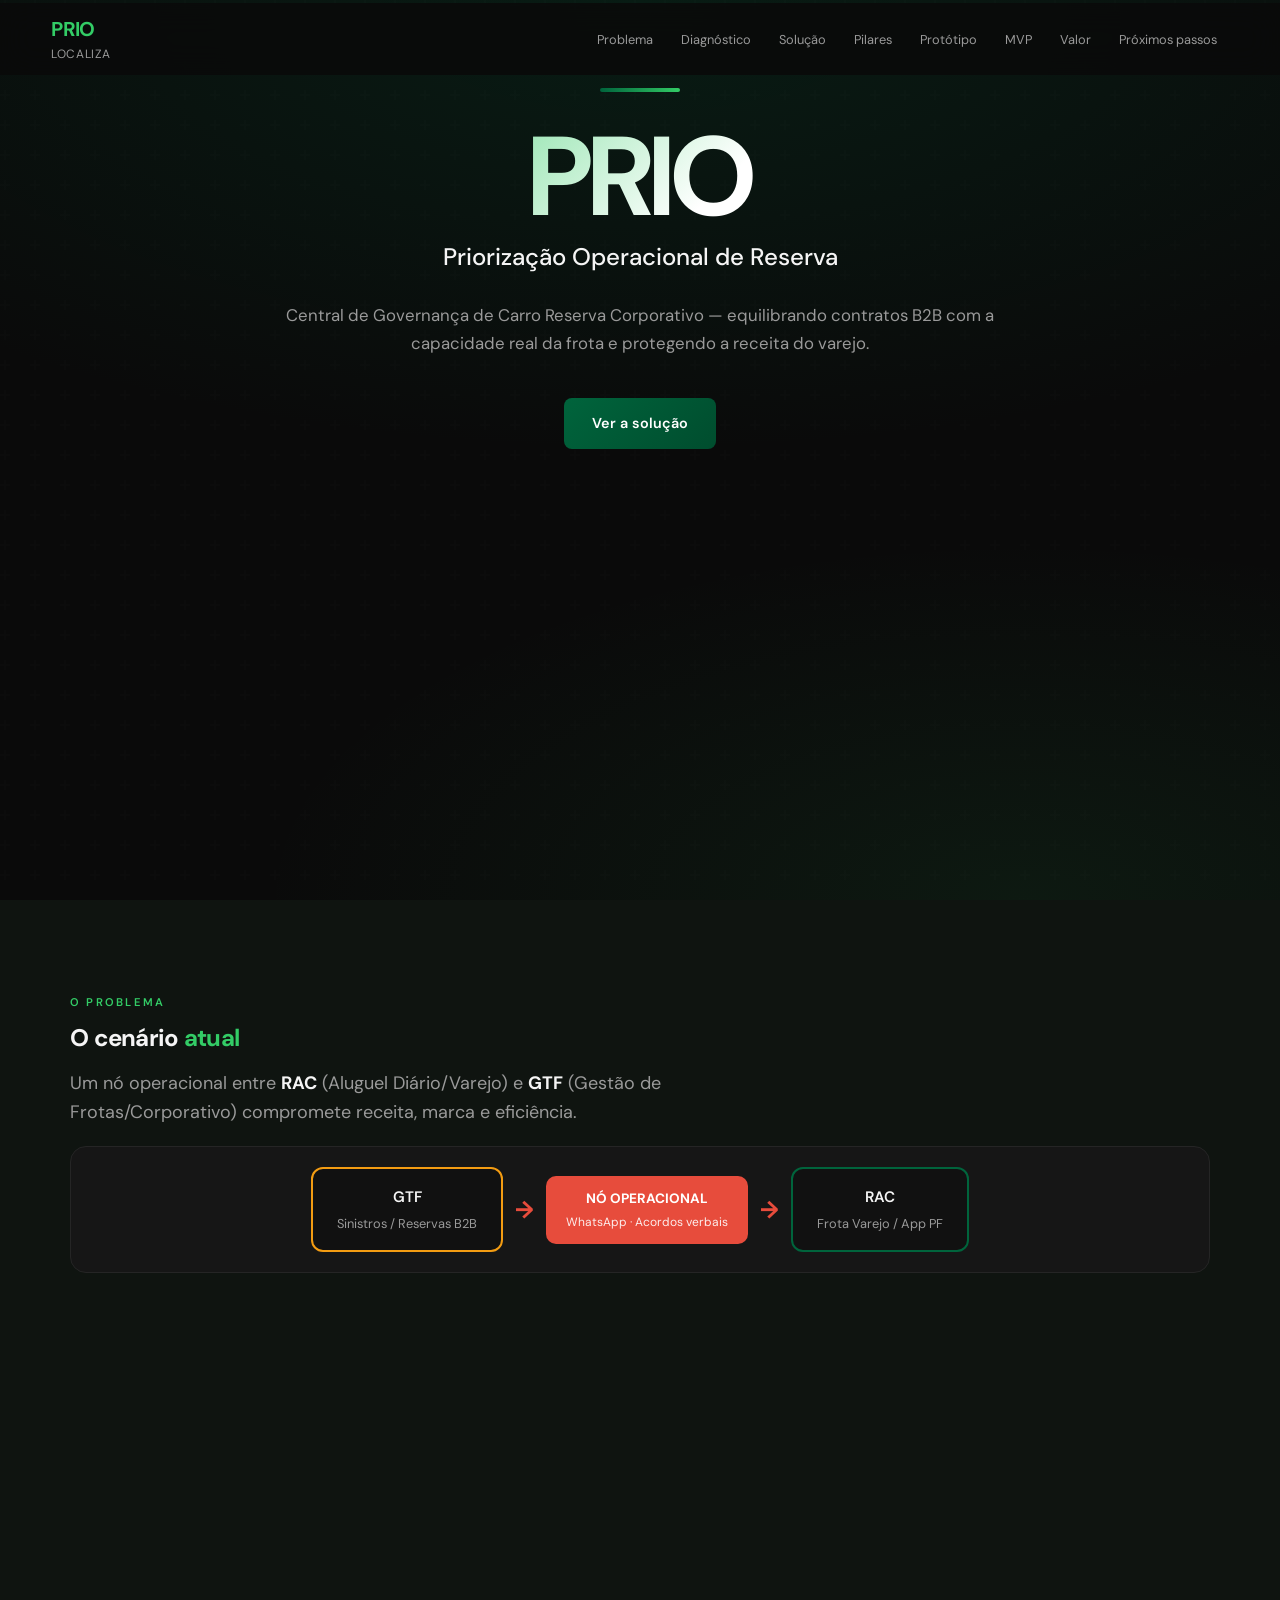
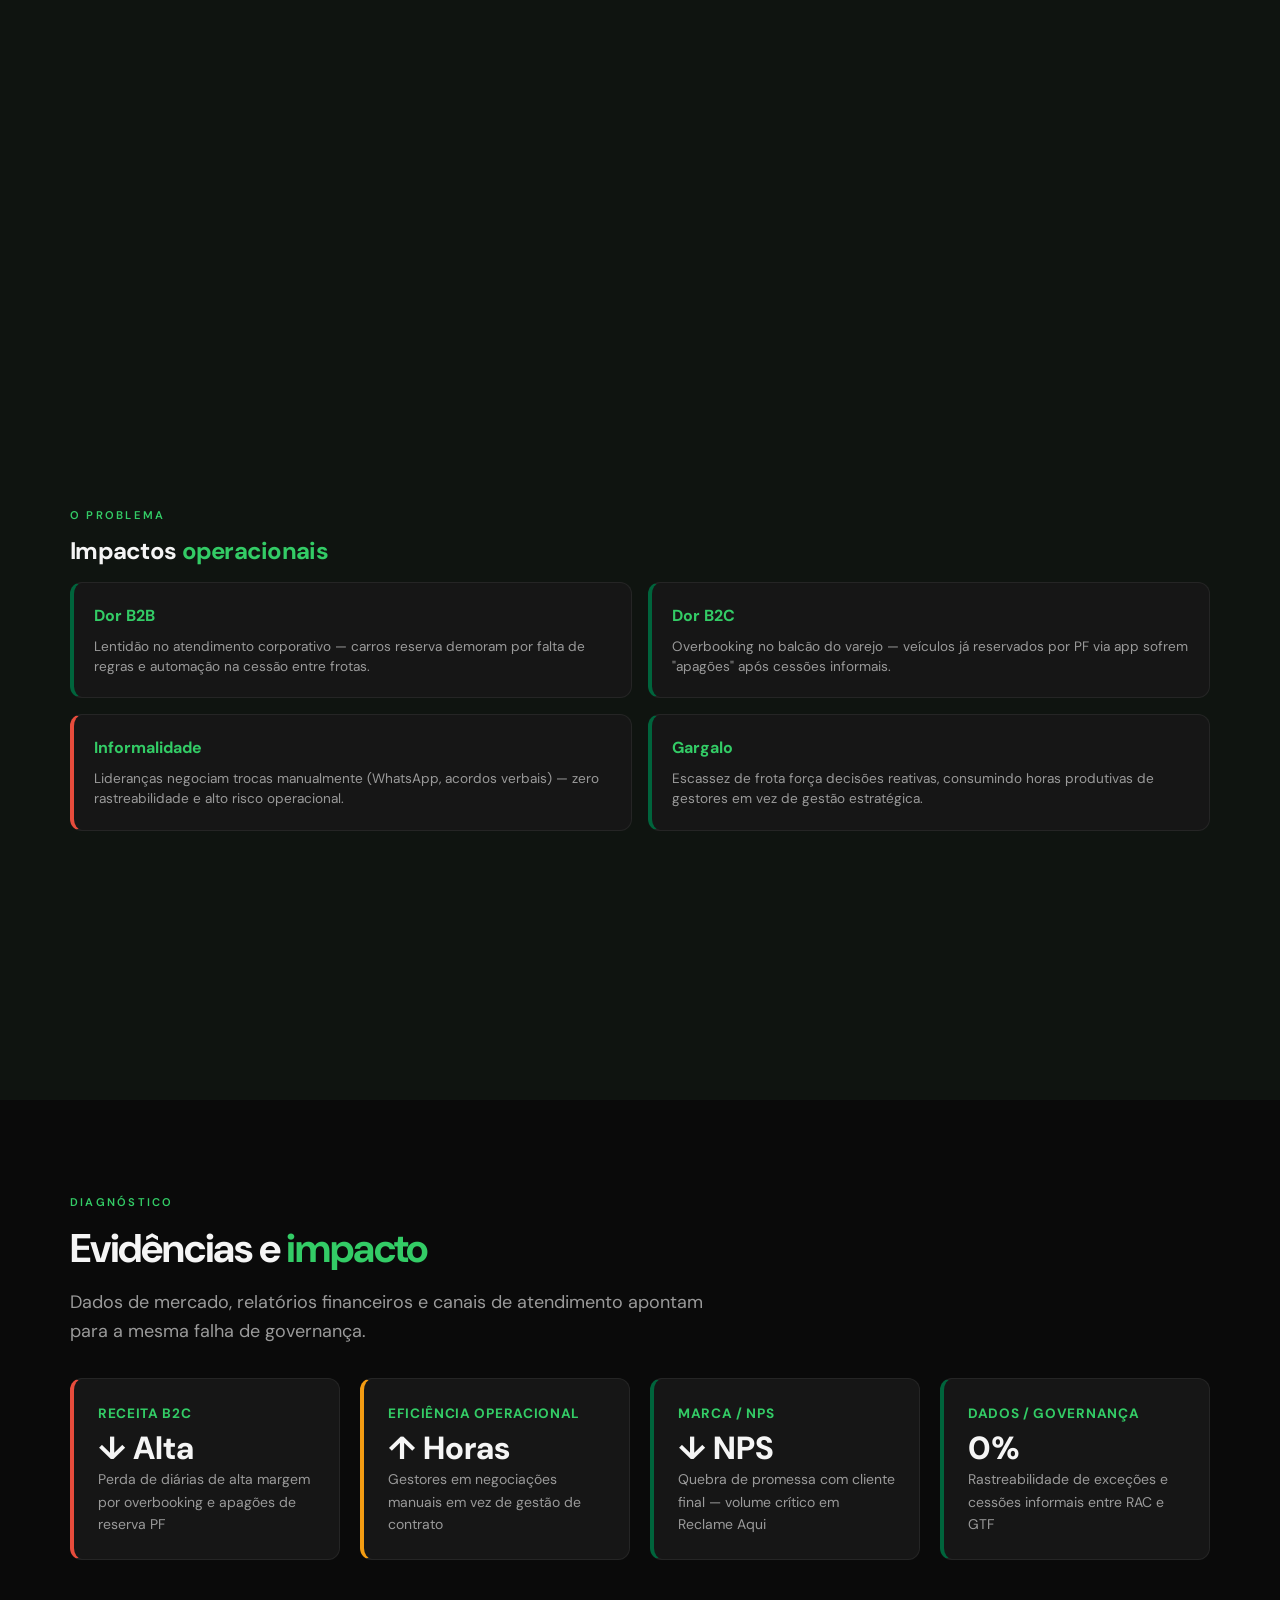
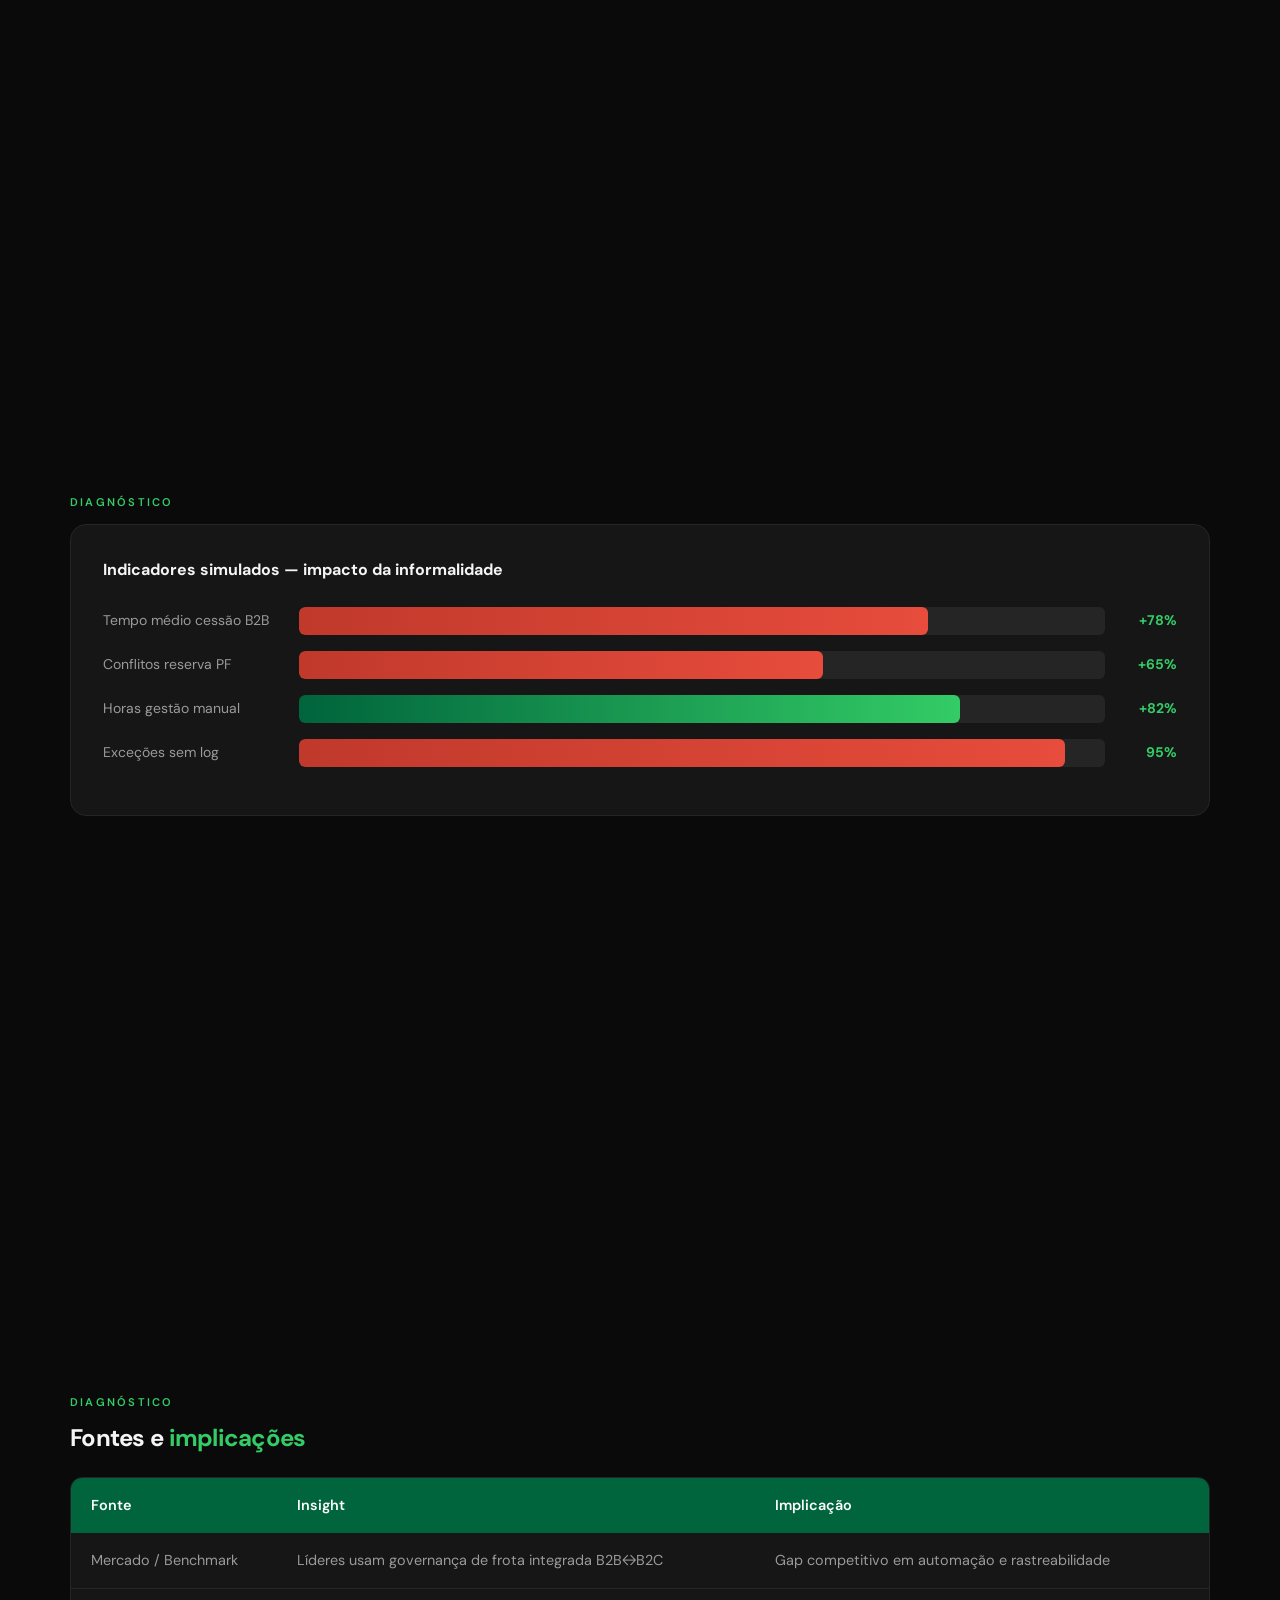
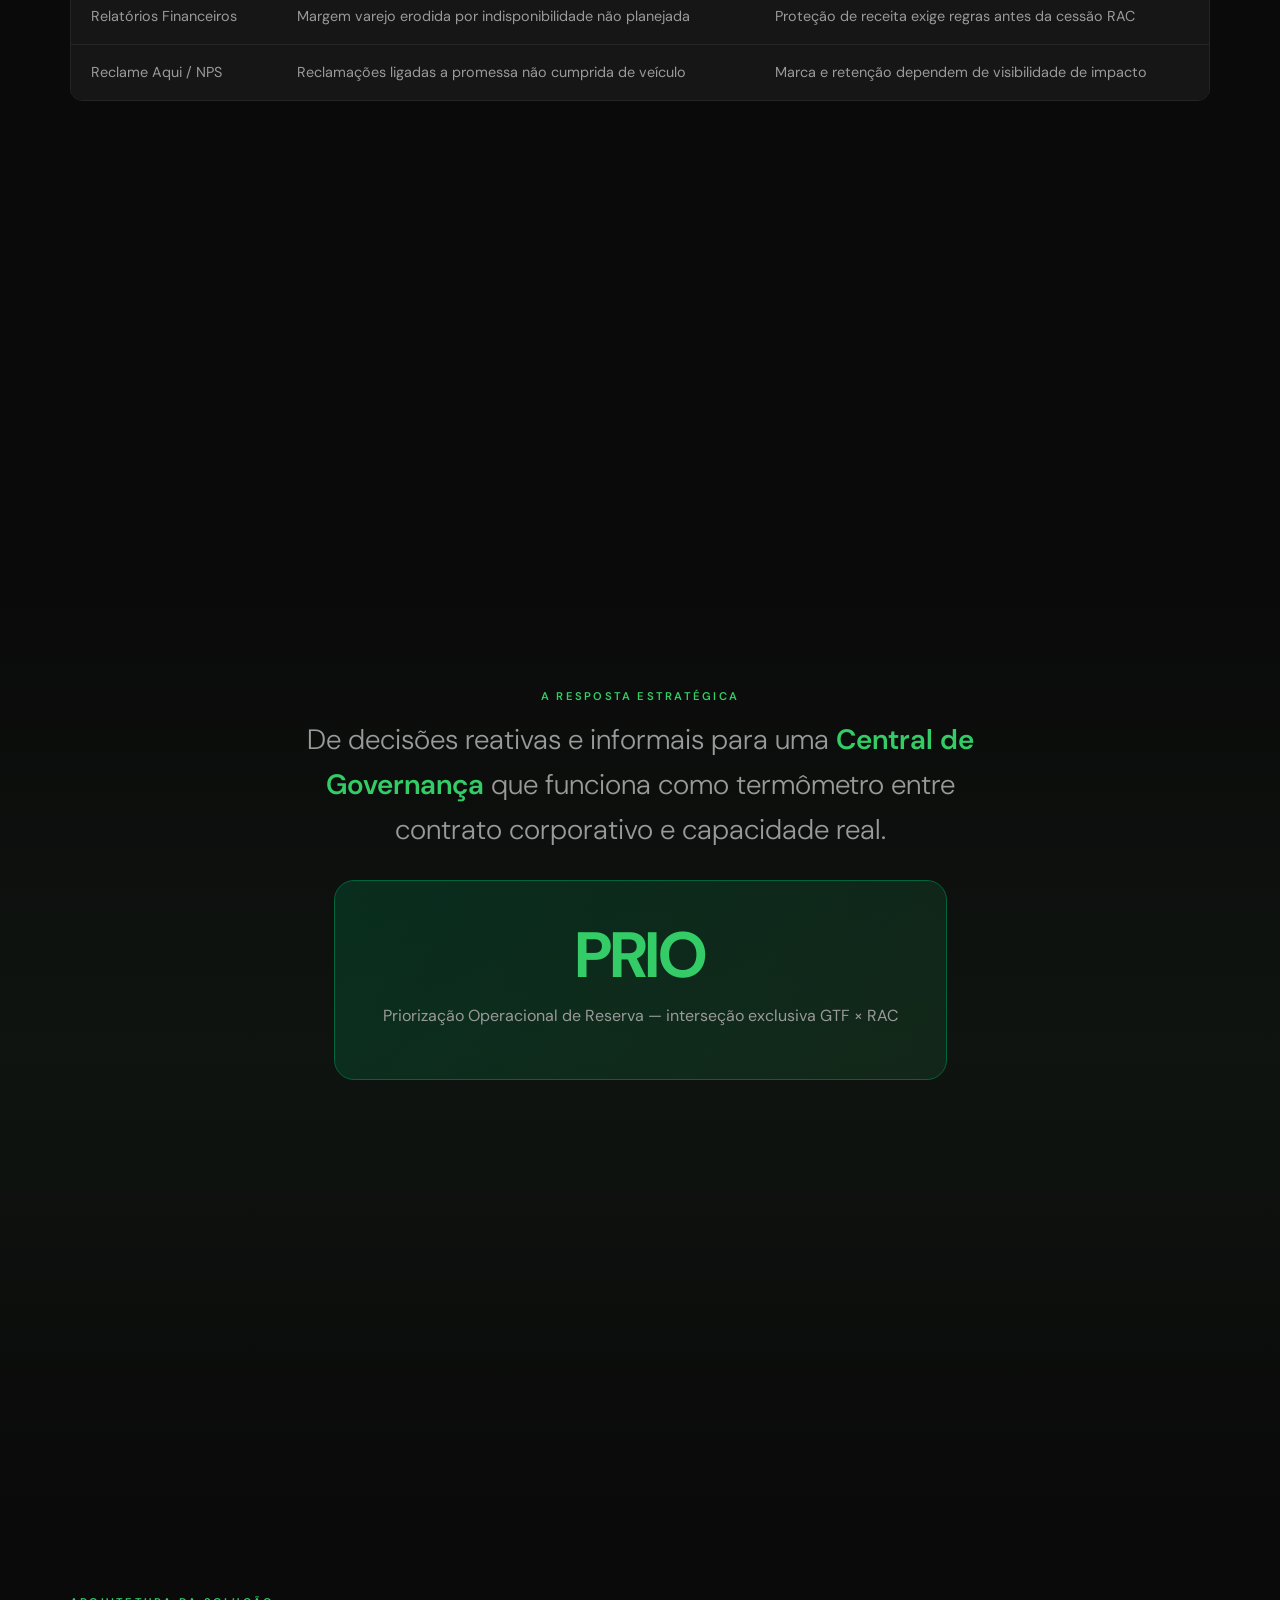
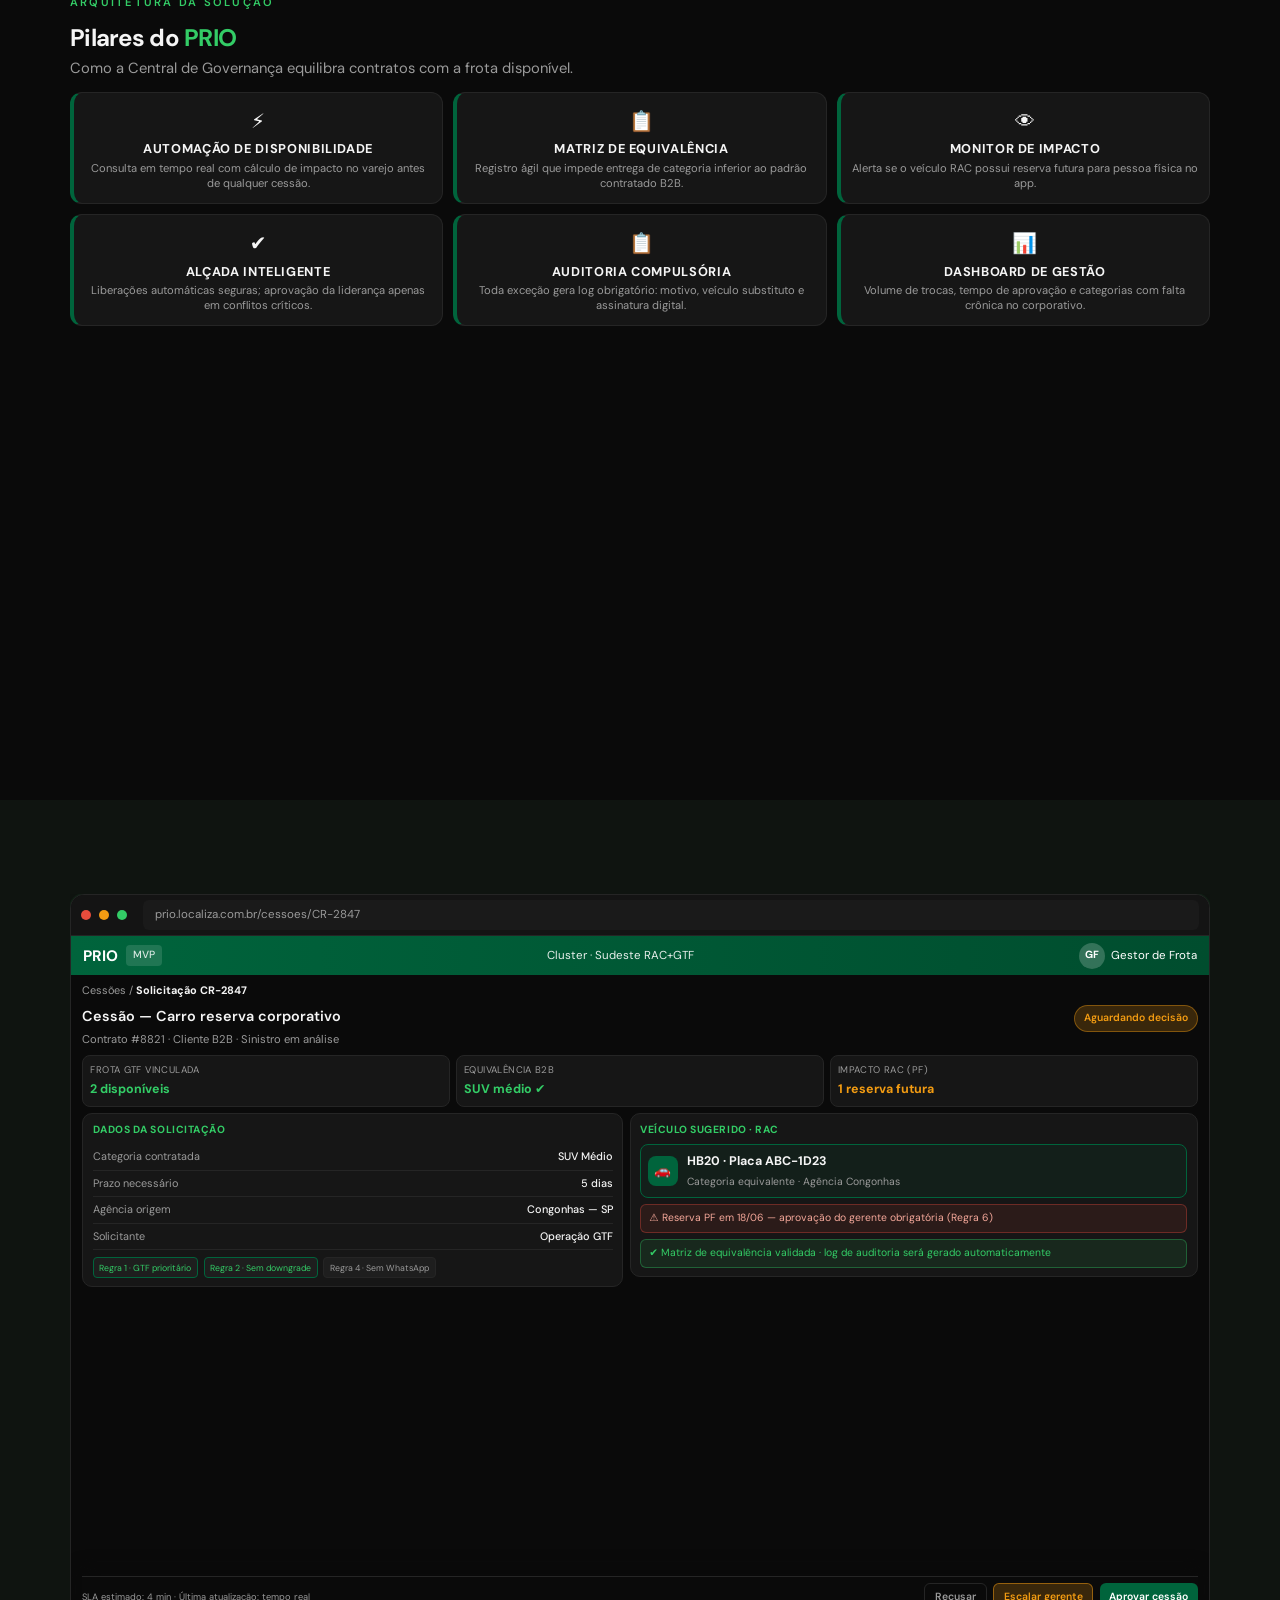
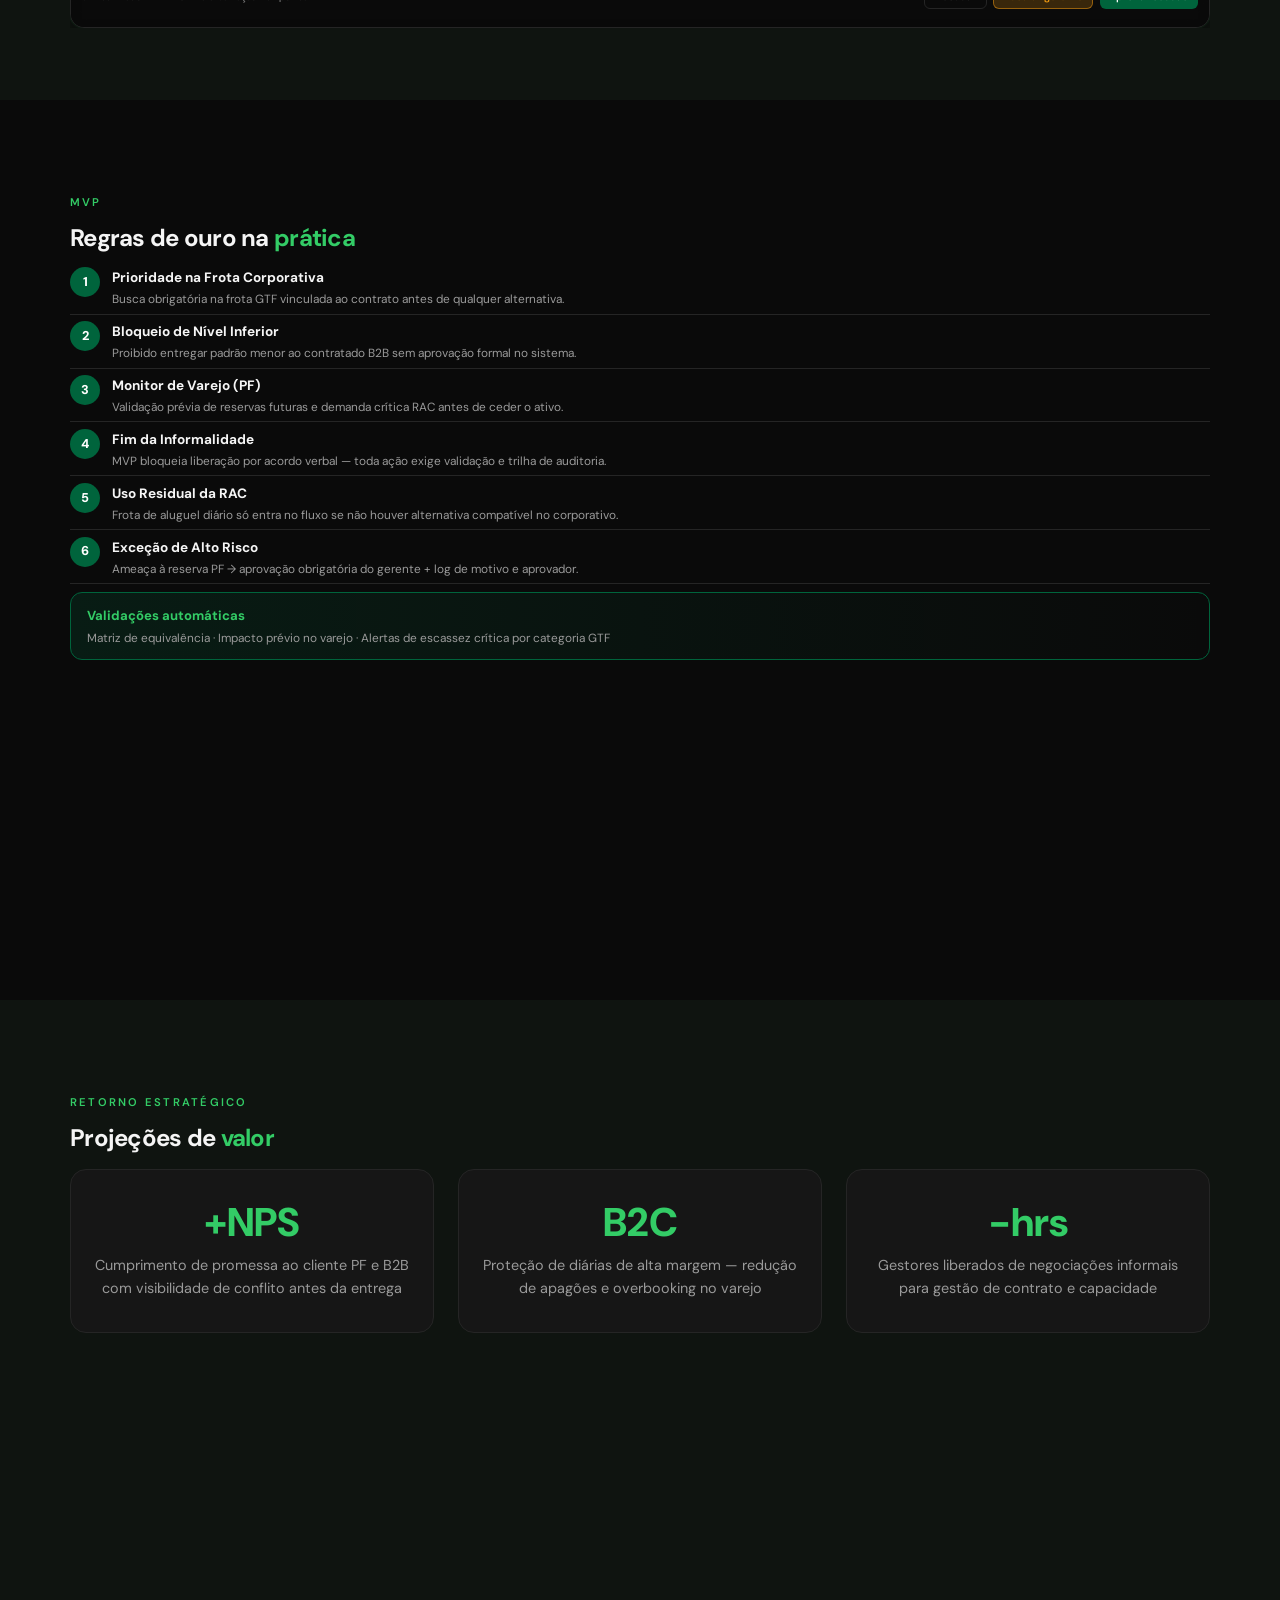
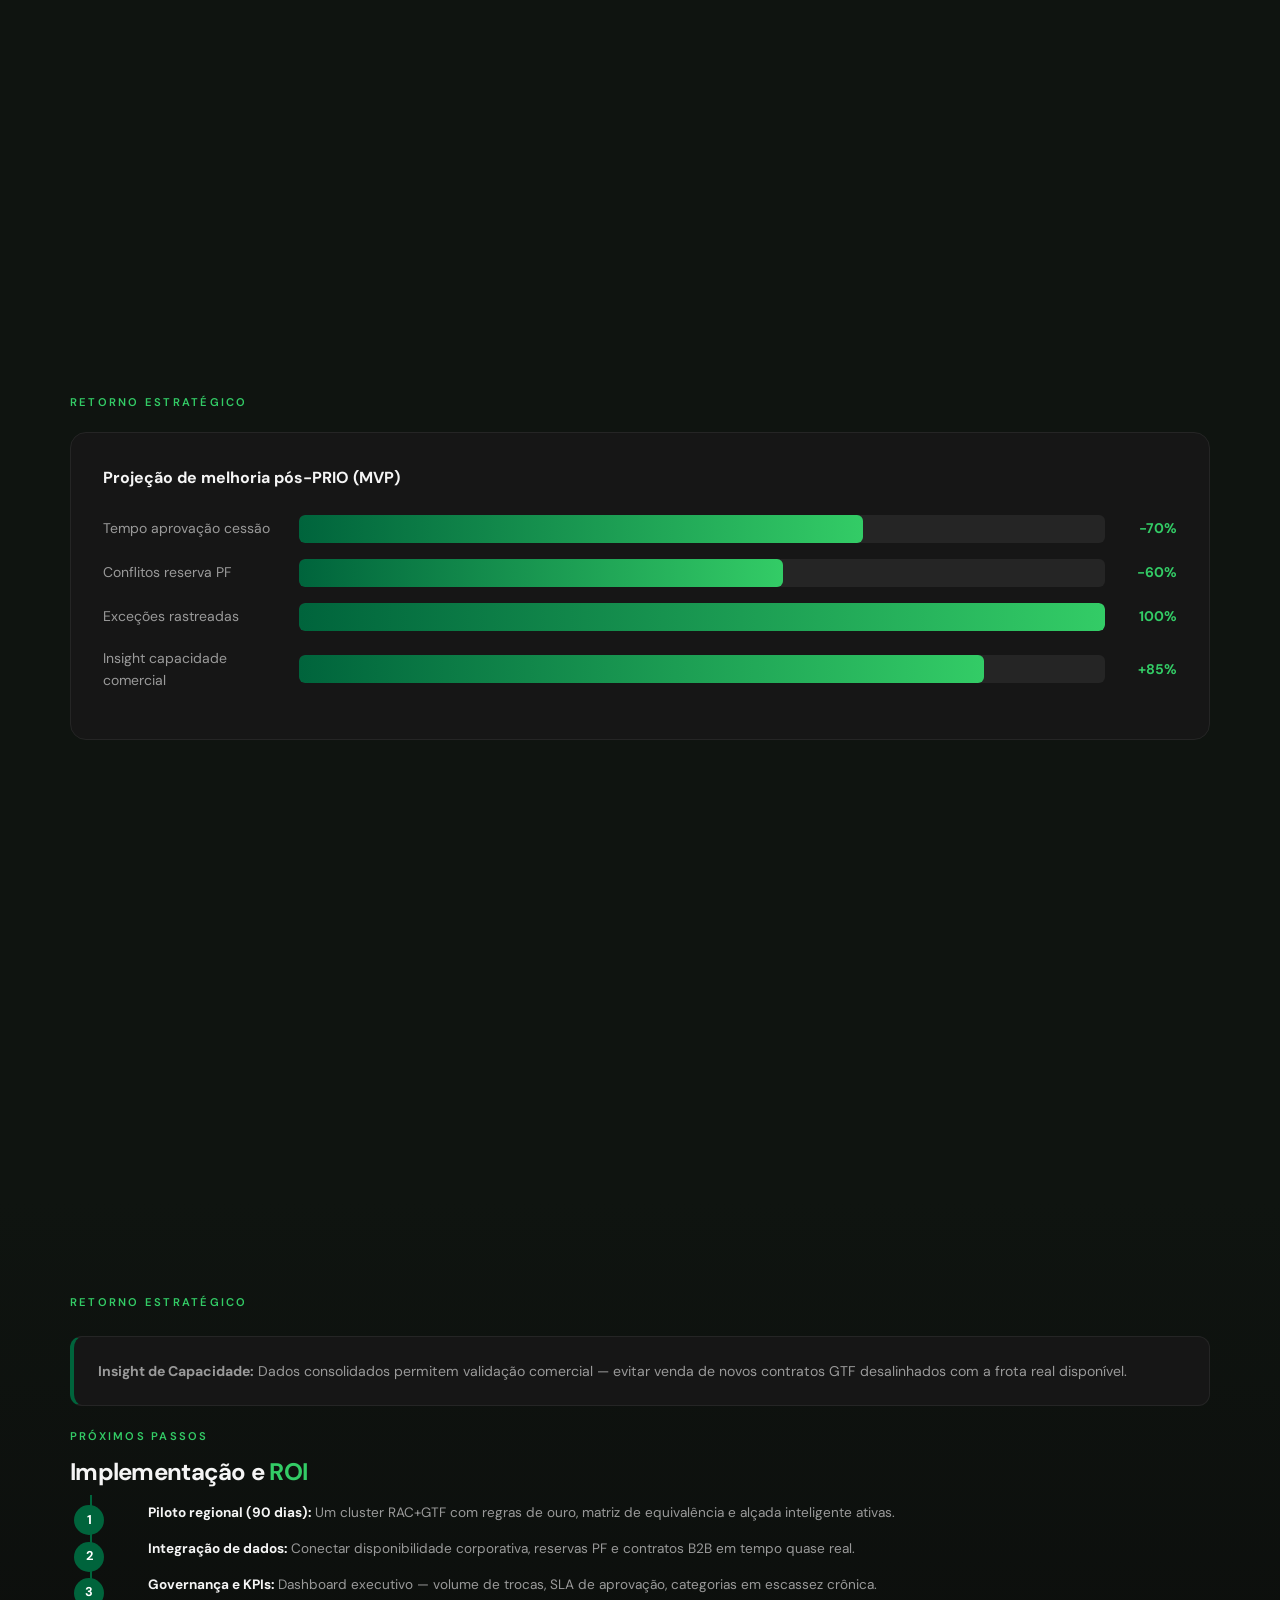
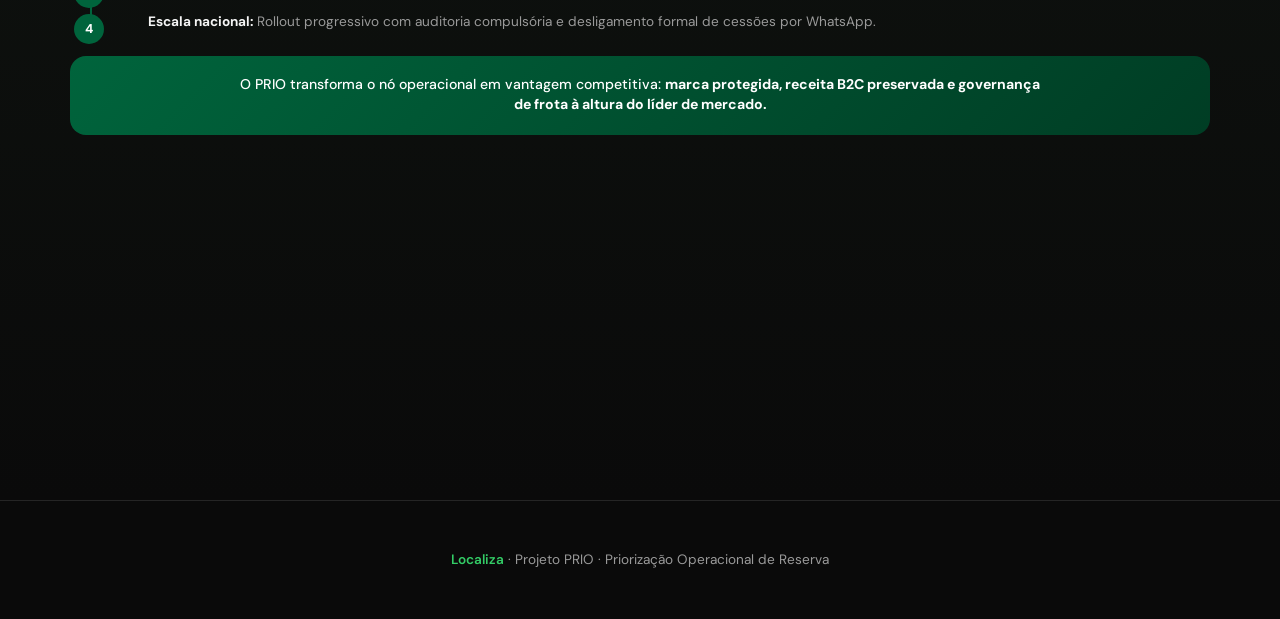
==== index.html @ 5741c069 "Rename main file to index.html for Vercel deployment Co-authored-by: Cursor <cursoragent@cursor.com>" ====
﻿<!DOCTYPE html>
<html lang="pt-BR">
<head>
  <meta charset="utf-8">
  <meta name="viewport" content="width=device-width, initial-scale=1.0, viewport-fit=cover, interactive-widget=resizes-content">
  <title>PRIO — Priorização Operacional de Reserva | Localiza</title>
  <link rel="preconnect" href="https://fonts.googleapis.com">
  <link rel="preconnect" href="https://fonts.gstatic.com" crossorigin>
  <link href="https://fonts.googleapis.com/css2?family=DM+Sans:ital,opsz,wght@0,9..40,400;0,9..40,500;0,9..40,600;0,9..40,700;1,9..40,400&display=swap" rel="stylesheet">
  <link rel="stylesheet" href="css/prio-style.css">
</head>
<body class="deck-mode">

  <div class="scroll-progress" id="scrollProgress" aria-hidden="true"></div>

  <div class="deck-indicator deck-chrome" id="deckIndicator" aria-live="polite">
    <span><strong id="deckCurrent">1</strong> / <span id="deckTotal">8</span></span>
  </div>

  <nav class="deck-dots deck-chrome" id="deckDots" aria-label="Seções da apresentação"></nav>

  <p class="deck-hint deck-chrome" id="deckHint">
    <kbd>↓</kbd> <kbd>→</kbd> próxima · <kbd>↑</kbd> <kbd>←</kbd> anterior · <kbd>Home</kbd> <kbd>End</kbd>
  </p>

  <header class="nav" id="nav">
    <a href="#inicio" class="nav-brand">PRIO<span>Localiza</span></a>
    <button class="nav-toggle" id="navToggle" aria-label="Menu">☰</button>
    <ul class="nav-links" id="navLinks">
      <li><a href="#problema">Problema</a></li>
      <li><a href="#diagnostico">Diagnóstico</a></li>
      <li><a href="#solucao">Solução</a></li>
      <li><a href="#pilares">Pilares</a></li>
      <li><a href="#prototipo">Protótipo</a></li>
      <li><a href="#mvp">MVP</a></li>
      <li><a href="#valor">Valor</a></li>
      <li><a href="#proximos-passos">Próximos passos</a></li>
    </ul>
  </header>

  <main>
    <!-- HERO -->
    <section class="hero deck-page" id="inicio" data-deck-title="Início">
      <div class="hero-content reveal visible">
        <div class="hero-line"></div>
        <h1>PRIO</h1>
        <p class="subtitle">Priorização Operacional de Reserva</p>
        <p class="tagline">
          Central de Governança de Carro Reserva Corporativo — equilibrando contratos B2B com a capacidade real da frota e protegendo a receita do varejo.
        </p>
        <div class="hero-cta">
          <a href="#solucao" class="btn btn-primary">Ver a solução</a>
        </div>
      </div>
    </section>

    <!-- PROBLEMA (2 telas: cenário → dores) -->
    <section class="deck-multi" id="problema">
      <div class="deck-snap deck-snap-compact" id="problema-intro" data-deck-title="Problema" data-nav-section="problema">
        <div class="container">
          <span class="section-label reveal">O Problema</span>
          <h2 class="reveal deck-title-sm">O cenário <span class="accent">atual</span></h2>
          <p class="lead reveal">
            Um nó operacional entre <strong>RAC</strong> (Aluguel Diário/Varejo) e <strong>GTF</strong> (Gestão de Frotas/Corporativo) compromete receita, marca e eficiência.
          </p>

          <div class="flow-diagram reveal">
            <div class="flow-node gtf">GTF<small>Sinistros / Reservas B2B</small></div>
            <span class="flow-arrow">→</span>
            <div class="flow-knot">NÓ OPERACIONAL<small>WhatsApp · Acordos verbais</small></div>
            <span class="flow-arrow">→</span>
            <div class="flow-node">RAC<small>Frota Varejo / App PF</small></div>
          </div>
        </div>
      </div>

      <div class="deck-snap deck-snap-compact" id="problema-dores" data-deck-title="Problema — Dores" data-nav-section="problema">
        <div class="container">
          <span class="section-label reveal">O Problema</span>
          <h2 class="reveal deck-title-sm">Impactos <span class="accent">operacionais</span></h2>

          <div class="pain-grid">
            <article class="pain-card reveal reveal-delay-1">
              <h3>Dor B2B</h3>
              <p>Lentidão no atendimento corporativo — carros reserva demoram por falta de regras e automação na cessão entre frotas.</p>
            </article>
            <article class="pain-card reveal reveal-delay-2">
              <h3>Dor B2C</h3>
              <p>Overbooking no balcão do varejo — veículos já reservados por PF via app sofrem "apagões" após cessões informais.</p>
            </article>
            <article class="pain-card danger reveal reveal-delay-3">
              <h3>Informalidade</h3>
              <p>Lideranças negociam trocas manualmente (WhatsApp, acordos verbais) — zero rastreabilidade e alto risco operacional.</p>
            </article>
            <article class="pain-card reveal reveal-delay-4">
              <h3>Gargalo</h3>
              <p>Escassez de frota força decisões reativas, consumindo horas produtivas de gestores em vez de gestão estratégica.</p>
            </article>
          </div>
        </div>
      </div>
    </section>

    <!-- DIAGNÓSTICO (multi-frame: cards → gráfico → tabela) -->
    <section class="deck-multi" id="diagnostico">
      <div class="deck-snap" id="diagnostico-metricas" data-deck-title="Diagnóstico — Métricas" data-nav-section="diagnostico">
        <div class="container">
          <span class="section-label reveal">Diagnóstico</span>
          <h2 class="reveal">Evidências e <span class="accent">impacto</span></h2>
          <p class="lead reveal" style="margin-bottom: 2rem;">Dados de mercado, relatórios financeiros e canais de atendimento apontam para a mesma falha de governança.</p>

          <div class="card-grid reveal">
            <div class="card danger">
              <h4>Receita B2C</h4>
              <div class="metric">↓ Alta</div>
              <p>Perda de diárias de alta margem por overbooking e apagões de reserva PF</p>
            </div>
            <div class="card warning">
              <h4>Eficiência Operacional</h4>
              <div class="metric">↑ Horas</div>
              <p>Gestores em negociações manuais em vez de gestão de contrato</p>
            </div>
            <div class="card">
              <h4>Marca / NPS</h4>
              <div class="metric">↓ NPS</div>
              <p>Quebra de promessa com cliente final — volume crítico em Reclame Aqui</p>
            </div>
            <div class="card">
              <h4>Dados / Governança</h4>
              <div class="metric">0%</div>
              <p>Rastreabilidade de exceções e cessões informais entre RAC e GTF</p>
            </div>
          </div>
        </div>
      </div>

      <div class="deck-snap deck-snap-chart" id="diagnostico-indicadores" data-deck-title="Indicadores" data-nav-section="diagnostico">
        <div class="container">
          <span class="section-label reveal">Diagnóstico</span>
          <div class="chart-block reveal" style="margin-top: 0;">
            <h3>Indicadores simulados — impacto da informalidade</h3>
            <div class="chart-row" data-width="78">
              <span class="chart-label">Tempo médio cessão B2B</span>
              <div class="chart-bar-wrap"><div class="chart-bar danger"></div></div>
              <span class="chart-value">+78%</span>
            </div>
            <div class="chart-row" data-width="65">
              <span class="chart-label">Conflitos reserva PF</span>
              <div class="chart-bar-wrap"><div class="chart-bar danger"></div></div>
              <span class="chart-value">+65%</span>
            </div>
            <div class="chart-row" data-width="82">
              <span class="chart-label">Horas gestão manual</span>
              <div class="chart-bar-wrap"><div class="chart-bar"></div></div>
              <span class="chart-value">+82%</span>
            </div>
            <div class="chart-row" data-width="95">
              <span class="chart-label">Exceções sem log</span>
              <div class="chart-bar-wrap"><div class="chart-bar danger"></div></div>
              <span class="chart-value">95%</span>
            </div>
          </div>
        </div>
      </div>

      <div class="deck-snap" id="diagnostico-fontes" data-deck-title="Fontes" data-nav-section="diagnostico">
        <div class="container">
          <span class="section-label reveal">Diagnóstico</span>
          <h2 class="reveal" style="font-size: 1.5rem; margin-bottom: 1.5rem;">Fontes e <span class="accent">implicações</span></h2>
          <div class="table-wrap reveal" style="margin-top: 0;">
            <table class="data-table">
              <thead>
                <tr>
                  <th>Fonte</th>
                  <th>Insight</th>
                  <th>Implicação</th>
                </tr>
              </thead>
              <tbody>
                <tr>
                  <td>Mercado / Benchmark</td>
                  <td>Líderes usam governança de frota integrada B2B↔B2C</td>
                  <td>Gap competitivo em automação e rastreabilidade</td>
                </tr>
                <tr>
                  <td>Relatórios Financeiros</td>
                  <td>Margem varejo erodida por indisponibilidade não planejada</td>
                  <td>Proteção de receita exige regras antes da cessão RAC</td>
                </tr>
                <tr>
                  <td>Reclame Aqui / NPS</td>
                  <td>Reclamações ligadas a promessa não cumprida de veículo</td>
                  <td>Marca e retenção dependem de visibilidade de impacto</td>
                </tr>
              </tbody>
            </table>
          </div>
        </div>
      </div>
    </section>

    <!-- SOLUÇÃO (resposta estratégica + destaque PRIO) -->
    <section class="solution-banner deck-page" id="solucao" data-deck-title="Solução" data-nav-section="solucao">
      <span class="section-label reveal">A Resposta Estratégica</span>
      <p class="quote reveal">
        De decisões reativas e informais para uma <strong>Central de Governança</strong> que funciona como termômetro entre contrato corporativo e capacidade real.
      </p>
      <div class="highlight-box reveal reveal-delay-1">
        <h2>PRIO</h2>
        <p>Priorização Operacional de Reserva — interseção exclusiva GTF × RAC</p>
      </div>
    </section>

    <!-- PILARES (6 pilares em uma tela) -->
    <section class="deck-page" id="pilares" data-deck-title="Pilares PRIO" data-nav-section="pilares">
      <div class="container">
        <span class="section-label reveal">Arquitetura da Solução</span>
        <h2 class="reveal deck-title-sm">Pilares do <span class="accent">PRIO</span></h2>
        <p class="lead reveal">Como a Central de Governança equilibra contratos com a frota disponível.</p>

        <div class="pillar-grid pillar-grid-6">
          <article class="card pillar-card reveal">
            <div class="icon">⚡</div>
            <h4>Automação de Disponibilidade</h4>
            <p>Consulta em tempo real com cálculo de impacto no varejo antes de qualquer cessão.</p>
          </article>
          <article class="card pillar-card reveal reveal-delay-1">
            <div class="icon">📋</div>
            <h4>Matriz de Equivalência</h4>
            <p>Registro ágil que impede entrega de categoria inferior ao padrão contratado B2B.</p>
          </article>
          <article class="card pillar-card reveal reveal-delay-2">
            <div class="icon">👁</div>
            <h4>Monitor de Impacto</h4>
            <p>Alerta se o veículo RAC possui reserva futura para pessoa física no app.</p>
          </article>
          <article class="card pillar-card reveal reveal-delay-3">
            <div class="icon">✔</div>
            <h4>Alçada Inteligente</h4>
            <p>Liberações automáticas seguras; aprovação da liderança apenas em conflitos críticos.</p>
          </article>
          <article class="card pillar-card reveal reveal-delay-4">
            <div class="icon">📋</div>
            <h4>Auditoria Compulsória</h4>
            <p>Toda exceção gera log obrigatório: motivo, veículo substituto e assinatura digital.</p>
          </article>
          <article class="card pillar-card reveal">
            <div class="icon">📊</div>
            <h4>Dashboard de Gestão</h4>
            <p>Volume de trocas, tempo de aprovação e categorias com falta crônica no corporativo.</p>
          </article>
        </div>
      </div>
    </section>

    <!-- PROTÓTIPO VISUAL -->
    <section class="deck-page" id="prototipo" data-deck-title="Protótipo" data-nav-section="prototipo">
      <div class="container proto-wrap">
        <span class="section-label reveal">Protótipo Visual</span>
        <h2 class="reveal deck-title-sm">Como o <span class="accent">PRIO</span> ficaria na prática</h2>
        <p class="lead reveal proto-lead">Wireframe de alta fidelidade — fluxo de cessão GTF com validação de impacto no varejo (RAC).</p>

        <div class="proto-scale-wrap reveal reveal-delay-1">
        <div class="proto-app" role="img" aria-label="Protótipo da interface PRIO para cessão de veículo">
          <div class="proto-chrome">
            <span class="proto-dot"></span>
            <span class="proto-dot"></span>
            <span class="proto-dot"></span>
            <span class="proto-url">prio.localiza.com.br/cessoes/CR-2847</span>
          </div>
          <div class="proto-topbar">
            <div class="proto-brand">PRIO <span>MVP</span></div>
            <span class="proto-cluster">Cluster · Sudeste RAC+GTF</span>
            <div class="proto-user">
              <span class="proto-avatar">GF</span>
              Gestor de Frota
            </div>
          </div>
          <div class="proto-layout">
            <nav class="proto-sidebar" aria-hidden="true">
              <div class="proto-nav-item">Dashboard</div>
              <div class="proto-nav-item active">Cessões</div>
              <div class="proto-nav-item">Frota GTF</div>
              <div class="proto-nav-item">Impacto RAC</div>
              <div class="proto-nav-item">Auditoria</div>
              <div class="proto-nav-item">Relatórios</div>
            </nav>
            <div class="proto-main">
              <p class="proto-breadcrumb">Cessões / <strong>Solicitação CR-2847</strong></p>
              <div class="proto-request-head">
                <div>
                  <h3>Cessão — Carro reserva corporativo</h3>
                  <p>Contrato #8821 · Cliente B2B · Sinistro em análise</p>
                </div>
                <span class="proto-status pending">Aguardando decisão</span>
              </div>

              <div class="proto-stats">
                <div class="proto-stat">
                  <label>Frota GTF vinculada</label>
                  <strong class="ok">2 disponíveis</strong>
                </div>
                <div class="proto-stat">
                  <label>Equivalência B2B</label>
                  <strong class="ok">SUV médio ✔</strong>
                </div>
                <div class="proto-stat">
                  <label>Impacto RAC (PF)</label>
                  <strong class="warn">1 reserva futura</strong>
                </div>
              </div>

              <div class="proto-grid">
                <div class="proto-panel">
                  <h4>Dados da solicitação</h4>
                  <div class="proto-field"><span>Categoria contratada</span><span>SUV Médio</span></div>
                  <div class="proto-field"><span>Prazo necessário</span><span>5 dias</span></div>
                  <div class="proto-field"><span>Agência origem</span><span>Congonhas — SP</span></div>
                  <div class="proto-field"><span>Solicitante</span><span>Operação GTF</span></div>
                  <div class="proto-rules">
                    <span class="proto-tag pass">Regra 1 · GTF prioritário</span>
                    <span class="proto-tag pass">Regra 2 · Sem downgrade</span>
                    <span class="proto-tag">Regra 4 · Sem WhatsApp</span>
                  </div>
                </div>
                <div class="proto-panel">
                  <h4>Veículo sugerido · RAC</h4>
                  <div class="proto-vehicle">
                    <div class="proto-vehicle-icon">🚗</div>
                    <div>
                      <strong>HB20 · Placa ABC-1D23</strong>
                      <small>Categoria equivalente · Agência Congonhas</small>
                    </div>
                  </div>
                  <div class="proto-impact risk">
                    ⚠ Reserva PF em 18/06 — aprovação do gerente obrigatória (Regra 6)
                  </div>
                  <div class="proto-impact safe">
                    ✔ Matriz de equivalência validada · log de auditoria será gerado automaticamente
                  </div>
                </div>
              </div>

              <div class="proto-footer">
                <span class="proto-footer-note">SLA estimado: 4 min · Última atualização: tempo real</span>
                <div class="proto-actions">
                  <button type="button" class="proto-btn proto-btn-ghost">Recusar</button>
                  <button type="button" class="proto-btn proto-btn-warn">Escalar gerente</button>
                  <button type="button" class="proto-btn proto-btn-primary">Aprovar cessão</button>
                </div>
              </div>
            </div>
          </div>
        </div>
        </div>
        <p class="proto-caption reveal">Ilustração conceitual para apresentação · não representa sistema em produção</p>
      </div>
    </section>

    <!-- MVP (6 regras + validações em uma tela) -->
    <section class="deck-page" id="mvp" data-deck-title="MVP — Regras" data-nav-section="mvp">
      <div class="container">
        <span class="section-label reveal">MVP</span>
        <h2 class="reveal deck-title-sm">Regras de ouro na <span class="accent">prática</span></h2>

        <div class="rule-item reveal">
          <span class="rule-num">1</span>
          <div class="rule-content">
            <h4>Prioridade na Frota Corporativa</h4>
            <p>Busca obrigatória na frota GTF vinculada ao contrato antes de qualquer alternativa.</p>
          </div>
        </div>
        <div class="rule-item reveal reveal-delay-1">
          <span class="rule-num">2</span>
          <div class="rule-content">
            <h4>Bloqueio de Nível Inferior</h4>
            <p>Proibido entregar padrão menor ao contratado B2B sem aprovação formal no sistema.</p>
          </div>
        </div>
        <div class="rule-item reveal reveal-delay-2">
          <span class="rule-num">3</span>
          <div class="rule-content">
            <h4>Monitor de Varejo (PF)</h4>
            <p>Validação prévia de reservas futuras e demanda crítica RAC antes de ceder o ativo.</p>
          </div>
        </div>
        <div class="rule-item reveal reveal-delay-3">
          <span class="rule-num">4</span>
          <div class="rule-content">
            <h4>Fim da Informalidade</h4>
            <p>MVP bloqueia liberação por acordo verbal — toda ação exige validação e trilha de auditoria.</p>
          </div>
        </div>
        <div class="rule-item reveal reveal-delay-4">
          <span class="rule-num">5</span>
          <div class="rule-content">
            <h4>Uso Residual da RAC</h4>
            <p>Frota de aluguel diário só entra no fluxo se não houver alternativa compatível no corporativo.</p>
          </div>
        </div>
        <div class="rule-item reveal">
          <span class="rule-num">6</span>
          <div class="rule-content">
            <h4>Exceção de Alto Risco</h4>
            <p>Ameaça à reserva PF → aprovação obrigatória do gerente + log de motivo e aprovador.</p>
          </div>
        </div>
        <div class="validation-card reveal reveal-delay-1">
          <h4>Validações automáticas</h4>
          <p>Matriz de equivalência · Impacto prévio no varejo · Alertas de escassez crítica por categoria GTF</p>
        </div>
      </div>
    </section>

    <!-- VALOR (2 telas: KPIs → gráfico) -->
    <section class="deck-multi" id="valor">
      <div class="deck-snap deck-snap-compact" id="valor-kpis" data-deck-title="Valor — KPIs" data-nav-section="valor">
        <div class="container">
          <span class="section-label reveal">Retorno Estratégico</span>
          <h2 class="reveal deck-title-sm">Projeções de <span class="accent">valor</span></h2>

          <div class="kpi-row" style="margin-top: 0;">
            <div class="kpi-box reveal">
              <div class="kpi-value">+NPS</div>
              <p class="kpi-desc">Cumprimento de promessa ao cliente PF e B2B com visibilidade de conflito antes da entrega</p>
            </div>
            <div class="kpi-box reveal reveal-delay-1">
              <div class="kpi-value">B2C</div>
              <p class="kpi-desc">Proteção de diárias de alta margem — redução de apagões e overbooking no varejo</p>
            </div>
            <div class="kpi-box reveal reveal-delay-2">
              <div class="kpi-value">−hrs</div>
              <p class="kpi-desc">Gestores liberados de negociações informais para gestão de contrato e capacidade</p>
            </div>
          </div>
        </div>
      </div>

      <div class="deck-snap deck-snap-compact" id="valor-grafico" data-deck-title="Valor — Gráfico" data-nav-section="valor">
        <div class="container">
          <span class="section-label reveal">Retorno Estratégico</span>
          <div class="chart-block reveal" style="margin-top: 0.5rem;">
            <h3>Projeção de melhoria pós-PRIO (MVP)</h3>
            <div class="chart-row" data-width="70">
              <span class="chart-label">Tempo aprovação cessão</span>
              <div class="chart-bar-wrap"><div class="chart-bar"></div></div>
              <span class="chart-value">−70%</span>
            </div>
            <div class="chart-row" data-width="60">
              <span class="chart-label">Conflitos reserva PF</span>
              <div class="chart-bar-wrap"><div class="chart-bar"></div></div>
              <span class="chart-value">−60%</span>
            </div>
            <div class="chart-row" data-width="100">
              <span class="chart-label">Exceções rastreadas</span>
              <div class="chart-bar-wrap"><div class="chart-bar"></div></div>
              <span class="chart-value">100%</span>
            </div>
            <div class="chart-row" data-width="85">
              <span class="chart-label">Insight capacidade comercial</span>
              <div class="chart-bar-wrap"><div class="chart-bar"></div></div>
              <span class="chart-value">+85%</span>
            </div>
          </div>
        </div>
      </div>

    </section>

    <!-- CTA (insight + passos + mensagem final) -->
    <section class="cta-section deck-page" id="proximos-passos" data-deck-title="Próximos passos" data-nav-section="proximos-passos">
      <div class="container deck-fechamento">
        <span class="section-label reveal">Retorno Estratégico</span>
        <div class="card reveal fechamento-insight">
          <p><strong>Insight de Capacidade:</strong> Dados consolidados permitem validação comercial — evitar venda de novos contratos GTF desalinhados com a frota real disponível.</p>
        </div>

        <span class="section-label reveal">Próximos Passos</span>
        <h2 class="reveal deck-title-sm">Implementação e <span class="accent">ROI</span></h2>

        <ol class="cta-steps">
          <li class="reveal"><strong>Piloto regional (90 dias):</strong> Um cluster RAC+GTF com regras de ouro, matriz de equivalência e alçada inteligente ativas.</li>
          <li class="reveal reveal-delay-1"><strong>Integração de dados:</strong> Conectar disponibilidade corporativa, reservas PF e contratos B2B em tempo quase real.</li>
          <li class="reveal reveal-delay-2"><strong>Governança e KPIs:</strong> Dashboard executivo — volume de trocas, SLA de aprovação, categorias em escassez crônica.</li>
          <li class="reveal reveal-delay-3"><strong>Escala nacional:</strong> Rollout progressivo com auditoria compulsória e desligamento formal de cessões por WhatsApp.</li>
        </ol>

        <div class="cta-banner reveal reveal-delay-4">
          <p>O PRIO transforma o nó operacional em vantagem competitiva: <strong>marca protegida, receita B2C preservada e governança de frota à altura do líder de mercado.</strong></p>
        </div>
      </div>
    </section>
  </main>

  <footer>
    <p><span class="brand">Localiza</span> · Projeto PRIO · Priorização Operacional de Reserva</p>
  </footer>

  <script src="js/prio-deck.js"></script>
</body>
</html>
---- css/prio-style.css ----
﻿:root {
  --green: #00643c;
  --green-light: #33cc66;
  --green-glow: rgba(51, 204, 102, 0.25);
  --bg: #0a0a0a;
  --bg-elevated: #111111;
  --bg-section: #0f1410;
  --card: #161616;
  --border: #252525;
  --text: #f5f5f5;
  --muted: #9a9a9a;
  --danger: #e74c3c;
  --warning: #f39c12;
  --nav-h: 72px;
  /* Viewport: dvh/dvw dinamico; svh evita corte com barra do navegador */
  --vh-full: 100vh;
  --vh-safe: 100vh;
  --vw-full: 100vw;
  --pad-inline: max(calc(4 * var(--vw-full) / 100), 1.5rem);
  --container: min(1140px, calc(92 * var(--vw-full) / 100));
  --deck-indicator-reserve: 3.25rem;
  --deck-pad-bottom: max(
    3.5rem,
    calc(var(--deck-indicator-reserve) + env(safe-area-inset-bottom, 0px))
  );
  --deck-pad-top: calc(var(--nav-h) + max(1rem, env(safe-area-inset-top, 0px)));
}

@supports (height: 100dvh) {
  :root {
    --vh-full: 100dvh;
    --vw-full: 100dvw;
  }
}

@supports (height: 100svh) {
  :root {
    --vh-safe: 100svh;
  }
}

*, *::before, *::after { box-sizing: border-box; margin: 0; padding: 0; }

html {
  scroll-behavior: smooth;
  scroll-padding-top: var(--nav-h);
}

html.deck-navigating {
  scroll-behavior: auto;
}

body {
  font-family: 'DM Sans', system-ui, sans-serif;
  background: var(--bg);
  color: var(--text);
  line-height: 1.6;
  overflow-x: hidden;
}

/* Presentation / deck mode */
html:has(body.deck-mode) {
  scroll-snap-type: y proximity;
}

/* Single-screen slides */
body.deck-mode main > section.deck-page:not(.deck-multi) {
  scroll-snap-align: start;
  scroll-snap-stop: always;
  min-height: var(--vh-safe);
  height: auto;
  overflow: visible;
  display: flex;
  flex-direction: column;
  justify-content: flex-start;
  align-items: center;
  box-sizing: border-box;
  padding: var(--deck-pad-top) var(--pad-inline) var(--deck-pad-bottom);
}

body.deck-mode .hero {
  min-height: var(--vh-safe);
  height: var(--vh-safe);
  justify-content: center;
  align-items: center;
  /* Padding vertical simetrico => conteudo centralizado de verdade em qualquer tela */
  padding-top: var(--deck-pad-bottom);
  padding-bottom: var(--deck-pad-bottom);
}

body.deck-mode .scroll-hint {
  display: none;
}

body.deck-mode #problema-dores {
  justify-content: center;
}

body.deck-mode #problema-dores .pain-grid {
  margin-top: 0;
  grid-template-columns: repeat(2, 1fr);
  gap: 1rem;
}

body.deck-mode #problema-dores .pain-card {
  padding: 1.25rem;
}

body.deck-mode #problema-dores .pain-card p {
  font-size: 0.85rem;
  line-height: 1.5;
}

body.deck-mode #problema-intro .flow-diagram {
  margin: 1.25rem 0 0;
  padding: 1.25rem;
}

body.deck-mode #problema-intro .lead {
  margin-bottom: 0;
}

body.deck-mode section.deck-page .container {
  width: var(--container);
  margin: 0 auto;
}

/* Multi-frame sections (tall content split into snap steps) */
body.deck-mode section.deck-multi {
  min-height: auto;
  padding: 0;
  scroll-snap-align: none;
  display: block;
  overflow: visible;
}

body.deck-mode .deck-snap {
  scroll-snap-align: start;
  scroll-snap-stop: always;
  min-height: var(--vh-safe);
  height: auto;
  overflow: visible;
  display: flex;
  flex-direction: column;
  justify-content: flex-start;
  align-items: center;
  box-sizing: border-box;
  padding: var(--deck-pad-top) var(--pad-inline) var(--deck-pad-bottom);
  width: 100%;
}

body.deck-mode .deck-snap-centered {
  justify-content: center;
  padding-top: calc(var(--nav-h) + 2.5rem);
  padding-bottom: var(--deck-pad-bottom);
}

body.deck-mode .deck-snap-compact {
  justify-content: flex-start;
  padding-top: calc(var(--nav-h) + 1rem);
  padding-bottom: var(--deck-pad-bottom);
}

body.deck-mode .deck-snap-compact h2 {
  margin-bottom: 1rem;
}

body.deck-mode .deck-snap-compact .lead {
  margin-bottom: 1.25rem;
}

body.deck-mode .deck-snap-compact .cta-steps {
  margin: 0.5rem 0 0;
}

body.deck-mode .deck-snap-compact .cta-steps li {
  padding: 0.75rem 0 0.75rem 4rem;
}

body.deck-mode .deck-snap-compact .rule-item {
  padding: 0.65rem 0;
}

body.deck-mode #mvp.deck-page {
  padding-top: calc(var(--nav-h) + 1rem);
  padding-bottom: var(--deck-pad-bottom);
}

body.deck-mode #mvp .deck-title-sm {
  margin-bottom: 0.5rem;
}

body.deck-mode #mvp .rule-item {
  padding: 0.4rem 0;
  gap: 0.75rem;
}

body.deck-mode #mvp .rule-num {
  width: 30px;
  height: 30px;
  font-size: 0.8rem;
}

body.deck-mode #mvp .rule-content h4 {
  font-size: 0.85rem;
  margin-bottom: 0.15rem;
}

body.deck-mode #mvp .rule-content p {
  font-size: 0.74rem;
  line-height: 1.35;
}

body.deck-mode #mvp .validation-card {
  margin-top: 0.5rem;
  padding: 0.75rem 1rem;
}

body.deck-mode #mvp .validation-card h4 {
  font-size: 0.82rem;
  margin-bottom: 0.25rem;
}

body.deck-mode #mvp .validation-card p {
  font-size: 0.74rem;
  line-height: 1.4;
}

body.deck-mode .deck-fechamento .fechamento-insight {
  margin-top: 0.75rem;
  margin-bottom: 1rem;
}

body.deck-mode .deck-fechamento .fechamento-insight p {
  font-size: 0.88rem;
  line-height: 1.45;
}

body.deck-mode .deck-fechamento .section-label + .section-label {
  margin-top: 0.25rem;
}

body.deck-mode .deck-fechamento .cta-steps {
  margin: 0.25rem 0 0;
}

body.deck-mode .deck-fechamento .cta-steps li {
  padding: 0.45rem 0 0.45rem 3.5rem;
  font-size: 0.85rem;
}

body.deck-mode .deck-fechamento .cta-steps li::before {
  width: 30px;
  height: 30px;
  font-size: 0.8rem;
  left: -1.1rem;
  top: 0.65rem;
}

body.deck-mode .deck-fechamento .deck-title-sm {
  margin-bottom: 0.5rem;
}

body.deck-mode #proximos-passos.deck-page {
  padding-top: calc(var(--nav-h) + 1rem);
  padding-bottom: var(--deck-pad-bottom);
}

body.deck-mode .deck-fechamento .cta-banner {
  margin-top: 1rem;
  padding: 1.15rem 1.35rem;
  max-width: 100%;
}

body.deck-mode .deck-fechamento .cta-banner p {
  font-size: 0.88rem;
  line-height: 1.45;
}

.deck-title-sm {
  font-size: clamp(1.25rem, calc(3 * var(--vw-full) / 100), 1.5rem);
  margin-bottom: 1.25rem;
}

body.deck-mode .deck-snap .container {
  width: var(--container);
  margin: 0 auto;
  flex-shrink: 0;
}

body.deck-mode section.solution-banner {
  text-align: center;
  justify-content: center;
  min-height: var(--vh-safe);
  padding: var(--deck-pad-top) var(--pad-inline) var(--deck-pad-bottom);
  box-sizing: border-box;
  background:
    linear-gradient(180deg, var(--bg) 0%, var(--bg-section) 50%, var(--bg) 100%),
    radial-gradient(ellipse 70% 60% at 50% 50%, rgba(0, 100, 60, 0.25), transparent);
}

body.deck-mode section.solution-banner .quote {
  margin-bottom: 1.75rem;
}

body.deck-mode section.solution-banner .highlight-box {
  margin-top: 0;
  overflow: visible;
}

body.deck-mode footer {
  scroll-snap-align: end;
}

/* Progress bar */
.scroll-progress {
  position: fixed;
  top: 0;
  left: 0;
  height: 3px;
  background: linear-gradient(90deg, var(--green), var(--green-light));
  width: 0%;
  z-index: 200;
  transition: width 0.1s linear;
}

/* Nav */
.nav {
  position: fixed;
  top: 3px;
  left: 0;
  right: 0;
  height: var(--nav-h);
  z-index: 100;
  display: flex;
  align-items: center;
  justify-content: space-between;
  padding: 0 var(--pad-inline);
  background: rgba(10, 10, 10, 0.85);
  backdrop-filter: blur(16px);
  border-bottom: 1px solid transparent;
  transition: border-color 0.3s, background 0.3s;
}

.nav.scrolled { border-bottom-color: var(--border); }

.nav-brand {
  font-weight: 700;
  font-size: 1.25rem;
  color: var(--green-light);
  text-decoration: none;
  letter-spacing: -0.03em;
}

.nav-brand span { color: var(--muted); font-weight: 400; font-size: 0.75rem; display: block; letter-spacing: 0.05em; text-transform: uppercase; }

.nav-links {
  display: flex;
  gap: 0.25rem;
  list-style: none;
}

.nav-links a {
  color: var(--muted);
  text-decoration: none;
  font-size: 0.8rem;
  padding: 0.5rem 0.75rem;
  border-radius: 6px;
  transition: color 0.2s, background 0.2s;
}

.nav-links a:hover,
.nav-links a.active {
  color: var(--green-light);
  background: rgba(0, 100, 60, 0.15);
}

.nav-toggle {
  display: none;
  background: none;
  border: 1px solid var(--border);
  color: var(--text);
  padding: 0.5rem 0.75rem;
  border-radius: 6px;
  cursor: pointer;
  font-size: 1.2rem;
}

/* Layout */
.container {
  width: var(--container);
  margin: 0 auto;
}

section {
  padding: 6rem 0;
  position: relative;
}

section:nth-child(even) {
  background: var(--bg-section);
}

.section-label {
  display: inline-block;
  font-size: 0.7rem;
  text-transform: uppercase;
  letter-spacing: 0.2em;
  color: var(--green-light);
  margin-bottom: 0.75rem;
  font-weight: 600;
}

h2 {
  font-size: clamp(1.75rem, calc(4 * var(--vw-full) / 100), 2.5rem);
  font-weight: 700;
  letter-spacing: -0.03em;
  margin-bottom: 1rem;
  line-height: 1.2;
}

h2 .accent { color: var(--green-light); }

.lead {
  font-size: 1.125rem;
  color: var(--muted);
  max-width: 640px;
  margin-bottom: 2.5rem;
}

.lead strong { color: var(--text); }

/* Reveal on scroll */
.reveal {
  opacity: 0;
  transform: translateY(28px);
  transition: opacity 0.7s ease, transform 0.7s ease;
}

.reveal.visible {
  opacity: 1;
  transform: translateY(0);
}

.reveal-delay-1 { transition-delay: 0.1s; }
.reveal-delay-2 { transition-delay: 0.2s; }
.reveal-delay-3 { transition-delay: 0.3s; }
.reveal-delay-4 { transition-delay: 0.4s; }

/* Hero */
.hero {
  min-height: var(--vh-safe);
  display: flex;
  flex-direction: column;
  justify-content: center;
  align-items: center;
  text-align: center;
  padding: calc(var(--nav-h) + 4rem) 1.5rem 4rem;
  background:
    radial-gradient(ellipse 80% 50% at 50% 0%, rgba(0, 100, 60, 0.2), transparent),
    radial-gradient(ellipse 60% 40% at 80% 100%, rgba(51, 204, 102, 0.08), transparent),
    var(--bg);
  position: relative;
}

.hero::before {
  content: '';
  position: absolute;
  inset: 0;
  background: url("data:image/svg+xml,%3Csvg width='60' height='60' viewBox='0 0 60 60' xmlns='http://www.w3.org/2000/svg'%3E%3Cg fill='none' fill-rule='evenodd'%3E%3Cg fill='%23ffffff' fill-opacity='0.02'%3E%3Cpath d='M36 34v-4h-2v4h-4v2h4v4h2v-4h4v-2h-4zm0-30V0h-2v4h-4v2h4v4h2V6h4V4h-4zM6 34v-4H4v4H0v2h4v4h2v-4h4v-2H6zM6 4V0H4v4H0v2h4v4h2V6h4V4H6z'/%3E%3C/g%3E%3C/g%3E%3C/svg%3E");
  opacity: 0.5;
  pointer-events: none;
}

.hero-content { position: relative; z-index: 1; max-width: 800px; }

.hero-line {
  width: 80px;
  height: 4px;
  background: linear-gradient(90deg, var(--green), var(--green-light));
  margin: 0 auto 2rem;
  border-radius: 2px;
}

.hero h1 {
  font-size: clamp(4rem, calc(12 * var(--vw-full) / 100), 7rem);
  font-weight: 700;
  letter-spacing: -0.04em;
  line-height: 0.95;
  background: linear-gradient(135deg, var(--green-light) 0%, #fff 60%);
  -webkit-background-clip: text;
  -webkit-text-fill-color: transparent;
  background-clip: text;
  margin-bottom: 0.5rem;
}

.hero .subtitle {
  font-size: clamp(1.1rem, calc(2.5 * var(--vw-full) / 100), 1.5rem);
  color: var(--text);
  font-weight: 500;
  margin-bottom: 1.5rem;
}

.hero .tagline {
  font-size: 1.05rem;
  color: var(--muted);
  line-height: 1.7;
  margin-bottom: 2.5rem;
}

.hero-cta {
  display: flex;
  gap: 1rem;
  justify-content: center;
  flex-wrap: wrap;
}

.btn {
  display: inline-flex;
  align-items: center;
  gap: 0.5rem;
  padding: 0.875rem 1.75rem;
  border-radius: 8px;
  font-size: 0.9rem;
  font-weight: 600;
  text-decoration: none;
  transition: transform 0.2s, box-shadow 0.2s;
  cursor: pointer;
  border: none;
  font-family: inherit;
}

.btn-primary {
  background: linear-gradient(135deg, var(--green), #004d2e);
  color: #fff;
}

.btn-primary:hover {
  transform: translateY(-2px);
  box-shadow: 0 8px 24px var(--green-glow);
}

.btn-ghost {
  background: transparent;
  color: var(--muted);
  border: 1px solid var(--border);
}

.btn-ghost:hover { color: var(--text); border-color: var(--green); }

.scroll-hint {
  position: absolute;
  bottom: 2rem;
  left: 50%;
  transform: translateX(-50%);
  color: var(--muted);
  font-size: 0.75rem;
  display: flex;
  flex-direction: column;
  align-items: center;
  gap: 0.5rem;
  animation: bounce 2s infinite;
}

.scroll-hint::after {
  content: '';
  width: 1px;
  height: 40px;
  background: linear-gradient(var(--green-light), transparent);
}

@keyframes bounce {
  0%, 100% { transform: translateX(-50%) translateY(0); }
  50% { transform: translateX(-50%) translateY(6px); }
}

/* Flow */
.flow-diagram {
  display: flex;
  align-items: center;
  justify-content: center;
  flex-wrap: wrap;
  gap: 0.75rem;
  margin: 2.5rem 0;
  padding: 2rem;
  background: var(--card);
  border-radius: 16px;
  border: 1px solid var(--border);
}

.flow-node {
  background: var(--bg-elevated);
  border: 2px solid var(--green);
  border-radius: 12px;
  padding: 1rem 1.5rem;
  text-align: center;
  font-weight: 600;
  font-size: 0.95rem;
}

.flow-node small { display: block; font-weight: 400; color: var(--muted); font-size: 0.8rem; margin-top: 0.25rem; }
.flow-node.gtf { border-color: var(--warning); }
.flow-arrow { color: var(--danger); font-size: 1.5rem; font-weight: bold; }
.flow-knot {
  background: var(--danger);
  color: #fff;
  padding: 0.75rem 1.25rem;
  border-radius: 10px;
  font-weight: 700;
  font-size: 0.85rem;
  text-align: center;
}

.flow-knot small { display: block; font-weight: 400; opacity: 0.9; font-size: 0.75rem; margin-top: 0.2rem; }

/* Pain grid */
.pain-grid {
  display: grid;
  grid-template-columns: repeat(auto-fit, minmax(260px, 1fr));
  gap: 1.25rem;
  margin-top: 2rem;
}

.pain-card {
  background: var(--card);
  border: 1px solid var(--border);
  border-left: 4px solid var(--green);
  border-radius: 12px;
  padding: 1.5rem;
  transition: border-color 0.3s, box-shadow 0.3s;
}

.pain-card:hover { box-shadow: 0 0 30px var(--green-glow); }
.pain-card.danger { border-left-color: var(--danger); }
.pain-card h3 { font-size: 1rem; color: var(--green-light); margin-bottom: 0.5rem; }
.pain-card p { font-size: 0.9rem; color: var(--muted); }

/* Cards & metrics */
.card-grid {
  display: grid;
  grid-template-columns: repeat(auto-fit, minmax(220px, 1fr));
  gap: 1.25rem;
}

.card {
  background: var(--card);
  border: 1px solid var(--border);
  border-left: 4px solid var(--green);
  border-radius: 12px;
  padding: 1.5rem;
  transition: box-shadow 0.3s;
}

.card:hover { box-shadow: 0 0 24px var(--green-glow); }
.card.danger { border-left-color: var(--danger); }
.card.warning { border-left-color: var(--warning); }
.card h4 { font-size: 0.85rem; color: var(--green-light); margin-bottom: 0.5rem; text-transform: uppercase; letter-spacing: 0.05em; }
.card .metric { font-size: 2rem; font-weight: 800; line-height: 1; margin: 0.25rem 0; }
.card p { font-size: 0.875rem; color: var(--muted); }

/* Charts */
.chart-block {
  background: var(--card);
  border: 1px solid var(--border);
  border-radius: 16px;
  padding: 2rem;
  margin-top: 2rem;
}

.chart-block h3 { font-size: 1rem; margin-bottom: 1.5rem; color: var(--text); }

.chart-row {
  display: flex;
  align-items: center;
  margin-bottom: 1rem;
  font-size: 0.875rem;
}

.chart-label { width: 180px; color: var(--muted); flex-shrink: 0; }
.chart-bar-wrap {
  flex: 1;
  height: 28px;
  background: var(--border);
  border-radius: 6px;
  overflow: hidden;
  margin: 0 1rem;
}

.chart-bar {
  height: 100%;
  background: linear-gradient(90deg, var(--green), var(--green-light));
  border-radius: 6px;
  width: 0;
  transition: width 1.2s ease;
}

.chart-bar.danger { background: linear-gradient(90deg, #c0392b, var(--danger)); }
.chart-value { width: 56px; text-align: right; color: var(--green-light); font-weight: 700; }

/* Table */
.table-wrap {
  overflow-x: auto;
  margin-top: 2.5rem;
  border-radius: 12px;
  border: 1px solid var(--border);
}

.data-table {
  width: 100%;
  border-collapse: collapse;
  font-size: 0.9rem;
}

.data-table th {
  background: var(--green);
  color: #fff;
  padding: 1rem 1.25rem;
  text-align: left;
  font-weight: 600;
}

.data-table td {
  padding: 1rem 1.25rem;
  border-bottom: 1px solid var(--border);
  color: var(--muted);
  background: var(--card);
}

.data-table tr:last-child td { border-bottom: none; }
.data-table tr:hover td { background: rgba(0, 100, 60, 0.08); }

/* Solution banner */
.solution-banner {
  text-align: center;
  padding: 8rem 1.5rem;
  background:
    linear-gradient(180deg, var(--bg) 0%, var(--bg-section) 50%, var(--bg) 100%),
    radial-gradient(ellipse 70% 60% at 50% 50%, rgba(0, 100, 60, 0.25), transparent);
  overflow: visible;
}

.solution-banner .quote {
  font-size: clamp(1.25rem, calc(3 * var(--vw-full) / 100), 1.75rem);
  font-weight: 300;
  color: var(--muted);
  max-width: 720px;
  margin: 0 auto 2.5rem;
  line-height: 1.6;
}

.solution-banner .quote strong { color: var(--green-light); font-weight: 600; }

.highlight-box {
  display: inline-block;
  background: linear-gradient(135deg, rgba(0, 100, 60, 0.35), rgba(51, 204, 102, 0.1));
  border: 1px solid var(--green);
  border-radius: 20px;
  padding: 2.5rem 3rem 3rem;
  margin-top: 1rem;
  max-width: min(720px, calc(92 * var(--vw-full) / 100));
  box-sizing: border-box;
  overflow: visible;
}

.highlight-box h2 {
  font-size: clamp(2.5rem, calc(6 * var(--vw-full) / 100), 4rem);
  color: var(--green-light);
  margin: 0;
  line-height: 1.1;
}

.highlight-box p {
  color: var(--muted);
  margin-top: 0.75rem;
  font-size: 1rem;
  line-height: 1.55;
  padding-bottom: 0.15rem;
}

/* Pillars */
.pillar-grid {
  display: grid;
  grid-template-columns: repeat(auto-fit, minmax(300px, 1fr));
  gap: 1.25rem;
  margin-top: 2.5rem;
}

.pillar-grid-3 {
  grid-template-columns: repeat(3, 1fr);
  margin-top: 2rem;
}

@media (max-width: 960px) {
  .pillar-grid-3 {
    grid-template-columns: 1fr;
  }
  .pillar-grid-6 {
    grid-template-columns: repeat(2, 1fr);
  }
}

.pillar-card {
  text-align: center;
  padding: 2rem 1.5rem;
}

.pillar-card .icon { font-size: 2.5rem; margin-bottom: 0.75rem; }
.pillar-card h4 { font-size: 1.1rem; color: var(--text); margin-bottom: 0.5rem; }
.pillar-card p { font-size: 0.9rem; color: var(--muted); }

.pillar-grid-6 {
  grid-template-columns: repeat(3, 1fr);
  gap: 0.75rem;
  margin-top: 1.25rem;
}

body.deck-mode #pilares.deck-page {
  padding-top: calc(var(--nav-h) + 1rem);
  padding-bottom: var(--deck-pad-bottom);
}

body.deck-mode #pilares .lead {
  margin-bottom: 0.75rem;
  font-size: 0.92rem;
  line-height: 1.45;
}

body.deck-mode #pilares .deck-title-sm {
  margin-bottom: 0.35rem;
}

body.deck-mode #pilares .pillar-grid-6 {
  margin-top: 0.75rem;
  gap: 0.65rem;
}

body.deck-mode #pilares .pillar-card {
  padding: 0.75rem 0.65rem;
}

body.deck-mode #pilares .pillar-card .icon {
  font-size: 1.25rem;
  margin-bottom: 0.3rem;
}

body.deck-mode #pilares .pillar-card h4 {
  font-size: 0.8rem;
  margin-bottom: 0.2rem;
  line-height: 1.25;
}

body.deck-mode #pilares .pillar-card p {
  font-size: 0.7rem;
  line-height: 1.35;
}

/* Rules */
.rules-grid {
  display: grid;
  grid-template-columns: repeat(auto-fit, minmax(320px, 1fr));
  gap: 2rem;
  margin-top: 2rem;
}

.rule-item {
  display: flex;
  gap: 1.25rem;
  padding: 1.25rem 0;
  border-bottom: 1px solid var(--border);
}

.rule-num {
  flex-shrink: 0;
  width: 44px;
  height: 44px;
  background: var(--green);
  color: #fff;
  border-radius: 50%;
  display: flex;
  align-items: center;
  justify-content: center;
  font-weight: 800;
  font-size: 1rem;
}

.rule-content h4 { font-size: 1rem; margin-bottom: 0.35rem; }
.rule-content p { font-size: 0.9rem; color: var(--muted); }

.validation-card {
  grid-column: 1 / -1;
  margin-top: 1rem;
  padding: 1.5rem 2rem;
  background: linear-gradient(90deg, rgba(0, 100, 60, 0.2), transparent);
  border: 1px solid var(--green);
  border-radius: 12px;
}

.validation-card h4 { color: var(--green-light); margin-bottom: 0.5rem; }
.validation-card p { color: var(--muted); font-size: 0.95rem; }

/* KPI */
.kpi-row {
  display: grid;
  grid-template-columns: repeat(auto-fit, minmax(240px, 1fr));
  gap: 1.5rem;
  margin: 2.5rem 0;
}

.kpi-box {
  text-align: center;
  background: var(--card);
  border: 1px solid var(--border);
  border-radius: 16px;
  padding: 2rem 1.5rem;
  transition: transform 0.3s, box-shadow 0.3s;
}

.kpi-box:hover {
  transform: translateY(-4px);
  box-shadow: 0 12px 40px var(--green-glow);
}

.kpi-value {
  font-size: 2.5rem;
  font-weight: 800;
  color: var(--green-light);
  line-height: 1;
}

.kpi-desc { font-size: 0.9rem; color: var(--muted); margin-top: 0.75rem; }

.two-col {
  display: grid;
  grid-template-columns: 1fr 1fr;
  gap: 3rem;
  align-items: start;
}

@media (max-width: 900px) {
  .two-col { grid-template-columns: 1fr; }
}

/* CTA */
.cta-section {
  background: linear-gradient(180deg, var(--bg-section), var(--bg));
  padding-bottom: 0;
}

.cta-steps {
  list-style: none;
  counter-reset: step;
  margin: 2.5rem 0;
}

.cta-steps li {
  counter-increment: step;
  position: relative;
  padding: 1.25rem 0 1.25rem 4rem;
  border-left: 2px solid var(--green);
  margin-left: 1.25rem;
  font-size: 1rem;
  color: var(--muted);
}

.cta-steps-continue {
  counter-reset: step 2;
}

.cta-steps li::before {
  content: counter(step);
  position: absolute;
  left: -1.35rem;
  top: 1rem;
  width: 36px;
  height: 36px;
  background: var(--green);
  color: #fff;
  border-radius: 50%;
  display: flex;
  align-items: center;
  justify-content: center;
  font-weight: 700;
  font-size: 0.9rem;
}

.cta-steps li strong { color: var(--text); }

.cta-banner {
  margin-top: 0;
  padding: 2.5rem 2.5rem 3rem;
  background: linear-gradient(135deg, var(--green), #003d24);
  border-radius: 16px;
  text-align: center;
  max-width: min(900px, calc(92 * var(--vw-full) / 100));
  box-sizing: border-box;
}

.cta-banner p {
  font-size: 1.15rem;
  color: #fff;
  font-weight: 500;
  line-height: 1.65;
  max-width: 800px;
  margin: 0 auto;
  padding-bottom: 0.1rem;
}

/* Footer */
footer {
  padding: 3rem 1.5rem;
  text-align: center;
  border-top: 1px solid var(--border);
  color: var(--muted);
  font-size: 0.85rem;
}

footer .brand { color: var(--green-light); font-weight: 600; }

/* Deck UI — auto-hide after inactivity */
.deck-chrome {
  opacity: 1;
  visibility: visible;
  transition: opacity 0.45s ease, visibility 0.45s ease;
}

.deck-chrome.is-hidden {
  opacity: 0;
  visibility: hidden;
  pointer-events: none !important;
}

.deck-indicator {
  position: fixed;
  bottom: max(1.25rem, calc(1.5 * var(--vh-safe) / 100), env(safe-area-inset-bottom, 0px));
  right: max(1.25rem, calc(1.5 * var(--vw-full) / 100), env(safe-area-inset-right, 0px));
  z-index: 150;
  display: flex;
  align-items: center;
  gap: 0.75rem;
  padding: 0.5rem 1.15rem;
  background: rgba(10, 10, 10, 0.9);
  border: 1px solid var(--border);
  border-radius: 999px;
  font-size: 0.8rem;
  color: var(--muted);
  backdrop-filter: blur(12px);
  pointer-events: none;
  white-space: nowrap;
}

.deck-indicator strong {
  color: var(--green-light);
  font-weight: 700;
  min-width: 2ch;
  text-align: center;
}

.deck-indicator #deckTotal {
  min-width: 2ch;
  display: inline-block;
  text-align: left;
}

.deck-dots {
  position: fixed;
  right: 1.25rem;
  top: 50%;
  transform: translateY(-50%);
  z-index: 150;
  display: flex;
  flex-direction: column;
  gap: 0.5rem;
}

.deck-dot {
  width: 8px;
  height: 8px;
  border-radius: 50%;
  background: var(--border);
  border: none;
  padding: 0;
  cursor: pointer;
  transition: background 0.25s, transform 0.25s;
}

.deck-dot:hover { background: var(--muted); }

.deck-dot.active {
  background: var(--green-light);
  transform: scale(1.35);
}

.deck-hint {
  position: fixed;
  bottom: 1.5rem;
  left: 1.5rem;
  z-index: 150;
  font-size: 0.7rem;
  color: var(--muted);
  background: rgba(10, 10, 10, 0.85);
  border: 1px solid var(--border);
  padding: 0.4rem 0.85rem;
  border-radius: 6px;
  backdrop-filter: blur(12px);
  pointer-events: none;
}

.deck-hint kbd {
  display: inline-block;
  padding: 0.15em 0.45em;
  margin: 0 0.15em;
  background: var(--card);
  border: 1px solid var(--border);
  border-radius: 4px;
  font-family: inherit;
  font-size: 0.95em;
  color: var(--green-light);
}

body.deck-mode .scroll-hint::after {
  animation: none;
  opacity: 0.4;
}

/* Protótipo visual */
.proto-wrap {
  width: 100%;
  max-width: 1020px;
  margin: 0 auto;
}

.proto-lead {
  margin-bottom: 1rem;
  font-size: 0.95rem;
}

.proto-app {
  background: #0c0c0c;
  border: 1px solid var(--border);
  border-radius: 14px;
  overflow: hidden;
  box-shadow: 0 24px 48px rgba(0, 0, 0, 0.45), 0 0 0 1px rgba(51, 204, 102, 0.08);
  text-align: left;
  font-size: 0.8rem;
}

.proto-chrome {
  display: flex;
  align-items: center;
  gap: 0.5rem;
  padding: 0.5rem 0.85rem;
  background: #141414;
  border-bottom: 1px solid var(--border);
}

.proto-dot {
  width: 10px;
  height: 10px;
  border-radius: 50%;
  background: #333;
}

.proto-dot:nth-child(1) { background: #e74c3c; }
.proto-dot:nth-child(2) { background: #f39c12; }
.proto-dot:nth-child(3) { background: #33cc66; }

.proto-url {
  flex: 1;
  margin-left: 0.5rem;
  padding: 0.35rem 0.75rem;
  background: #1a1a1a;
  border-radius: 6px;
  color: var(--muted);
  font-size: 0.72rem;
}

.proto-topbar {
  display: flex;
  align-items: center;
  justify-content: space-between;
  gap: 1rem;
  padding: 0.65rem 1rem;
  background: linear-gradient(90deg, var(--green), #004d2e);
  flex-wrap: wrap;
}

.proto-brand {
  display: flex;
  align-items: center;
  gap: 0.5rem;
  font-weight: 700;
  font-size: 0.95rem;
  color: #fff;
}

.proto-brand span {
  font-size: 0.65rem;
  font-weight: 500;
  opacity: 0.85;
  padding: 0.15rem 0.45rem;
  background: rgba(255,255,255,0.15);
  border-radius: 4px;
}

.proto-cluster {
  font-size: 0.72rem;
  color: rgba(255,255,255,0.9);
}

.proto-user {
  display: flex;
  align-items: center;
  gap: 0.4rem;
  font-size: 0.72rem;
  color: #fff;
}

.proto-avatar {
  width: 26px;
  height: 26px;
  border-radius: 50%;
  background: rgba(255,255,255,0.2);
  display: flex;
  align-items: center;
  justify-content: center;
  font-size: 0.65rem;
  font-weight: 700;
}

.proto-layout {
  display: grid;
  grid-template-columns: 168px 1fr;
  min-height: 340px;
}

.proto-sidebar {
  background: #111;
  border-right: 1px solid var(--border);
  padding: 0.75rem 0;
}

.proto-nav-item {
  display: flex;
  align-items: center;
  gap: 0.5rem;
  padding: 0.5rem 0.85rem;
  color: var(--muted);
  font-size: 0.72rem;
  border-left: 3px solid transparent;
}

.proto-nav-item.active {
  color: var(--green-light);
  background: rgba(0, 100, 60, 0.15);
  border-left-color: var(--green-light);
}

.proto-main {
  padding: 0.85rem 1rem 1rem;
  background: #0a0a0a;
}

.proto-breadcrumb {
  font-size: 0.68rem;
  color: var(--muted);
  margin-bottom: 0.5rem;
}

.proto-breadcrumb strong { color: var(--text); }

.proto-request-head {
  display: flex;
  justify-content: space-between;
  align-items: flex-start;
  gap: 0.75rem;
  margin-bottom: 0.65rem;
  flex-wrap: wrap;
}

.proto-request-head h3 {
  font-size: 0.95rem;
  font-weight: 600;
}

.proto-request-head p {
  font-size: 0.7rem;
  color: var(--muted);
  margin-top: 0.15rem;
}

.proto-status {
  padding: 0.25rem 0.55rem;
  border-radius: 999px;
  font-size: 0.65rem;
  font-weight: 600;
  white-space: nowrap;
}

.proto-status.pending {
  background: rgba(243, 156, 18, 0.2);
  color: var(--warning);
  border: 1px solid rgba(243, 156, 18, 0.4);
}

.proto-stats {
  display: grid;
  grid-template-columns: repeat(3, 1fr);
  gap: 0.5rem;
  margin-bottom: 0.65rem;
}

.proto-stat {
  background: var(--card);
  border: 1px solid var(--border);
  border-radius: 8px;
  padding: 0.5rem 0.6rem;
}

.proto-stat label {
  display: block;
  font-size: 0.6rem;
  color: var(--muted);
  text-transform: uppercase;
  letter-spacing: 0.04em;
  margin-bottom: 0.2rem;
}

.proto-stat strong {
  font-size: 0.82rem;
  color: var(--text);
}

.proto-stat .ok { color: var(--green-light); }
.proto-stat .warn { color: var(--warning); }

.proto-grid {
  display: grid;
  grid-template-columns: 1fr 1.05fr;
  gap: 0.65rem;
}

.proto-panel {
  background: var(--card);
  border: 1px solid var(--border);
  border-radius: 10px;
  padding: 0.65rem 0.75rem;
}

.proto-panel h4 {
  font-size: 0.72rem;
  color: var(--green-light);
  text-transform: uppercase;
  letter-spacing: 0.05em;
  margin-bottom: 0.5rem;
}

.proto-field {
  display: flex;
  justify-content: space-between;
  gap: 0.5rem;
  padding: 0.35rem 0;
  border-bottom: 1px solid var(--border);
  font-size: 0.72rem;
}

.proto-field:last-child { border-bottom: none; }
.proto-field span:first-child { color: var(--muted); }
.proto-field span:last-child { color: var(--text); font-weight: 500; text-align: right; }

.proto-vehicle {
  display: flex;
  align-items: center;
  gap: 0.6rem;
  padding: 0.5rem;
  margin-top: 0.35rem;
  background: rgba(0, 100, 60, 0.12);
  border: 1px solid var(--green);
  border-radius: 8px;
}

.proto-vehicle-icon {
  width: 36px;
  height: 36px;
  background: var(--green);
  border-radius: 8px;
  display: flex;
  align-items: center;
  justify-content: center;
  font-size: 1rem;
}

.proto-vehicle strong { display: block; font-size: 0.78rem; }
.proto-vehicle small { color: var(--muted); font-size: 0.65rem; }

.proto-impact {
  margin-top: 0.5rem;
  padding: 0.45rem 0.55rem;
  border-radius: 6px;
  font-size: 0.68rem;
  display: flex;
  align-items: flex-start;
  gap: 0.4rem;
}

.proto-impact.safe {
  background: rgba(51, 204, 102, 0.1);
  border: 1px solid rgba(51, 204, 102, 0.35);
  color: var(--green-light);
}

.proto-impact.risk {
  background: rgba(231, 76, 60, 0.1);
  border: 1px solid rgba(231, 76, 60, 0.35);
  color: #f5a89a;
}

.proto-rules {
  margin-top: 0.45rem;
  display: flex;
  flex-wrap: wrap;
  gap: 0.35rem;
}

.proto-tag {
  font-size: 0.6rem;
  padding: 0.2rem 0.45rem;
  border-radius: 4px;
  background: #1e1e1e;
  border: 1px solid var(--border);
  color: var(--muted);
}

.proto-tag.pass {
  border-color: var(--green);
  color: var(--green-light);
}

.proto-footer {
  display: flex;
  align-items: center;
  justify-content: space-between;
  gap: 0.75rem;
  margin-top: 0.65rem;
  padding-top: 0.65rem;
  border-top: 1px solid var(--border);
  flex-wrap: wrap;
}

.proto-footer-note {
  font-size: 0.65rem;
  color: var(--muted);
}

.proto-actions {
  display: flex;
  gap: 0.4rem;
  flex-wrap: wrap;
}

.proto-btn {
  padding: 0.4rem 0.75rem;
  border-radius: 6px;
  font-size: 0.7rem;
  font-weight: 600;
  border: none;
  font-family: inherit;
  cursor: default;
}

.proto-btn-primary {
  background: var(--green);
  color: #fff;
}

.proto-btn-ghost {
  background: transparent;
  color: var(--muted);
  border: 1px solid var(--border);
}

.proto-btn-warn {
  background: rgba(243, 156, 18, 0.2);
  color: var(--warning);
  border: 1px solid rgba(243, 156, 18, 0.5);
}

.proto-caption {
  margin-top: 0.65rem;
  font-size: 0.7rem;
  color: var(--muted);
  text-align: center;
}

body.deck-mode.slide-prototipo .deck-hint {
  display: none;
}

body.deck-mode #prototipo.deck-page {
  --proto-pad-x: var(--pad-inline);
  --proto-pad-top: calc(var(--deck-pad-top) + 0.35rem);
  /* Reserva folga maior que a altura do indicador (1 / N) para o card nunca encostar na base */
  --proto-pad-bottom: max(
    4.25rem,
    calc(var(--deck-indicator-reserve) + 1.25rem + env(safe-area-inset-bottom, 0px))
  );
  --proto-viewport-h: max(
    12rem,
    calc(var(--vh-safe) - var(--proto-pad-top) - var(--proto-pad-bottom))
  );
  min-height: var(--vh-safe);
  max-height: var(--vh-safe);
  height: var(--vh-safe);
  padding-top: var(--proto-pad-top);
  padding-bottom: var(--proto-pad-bottom);
  padding-left: var(--proto-pad-x);
  padding-right: var(--proto-pad-x);
  justify-content: flex-start;
  align-items: stretch;
  overflow: hidden;
  box-sizing: border-box;
}

body.deck-mode.slide-prototipo .deck-indicator {
  bottom: max(0.75rem, env(safe-area-inset-bottom, 0px));
}

body.deck-mode #prototipo .proto-wrap {
  flex: 1;
  min-height: 0;
  max-height: var(--proto-viewport-h);
  height: var(--proto-viewport-h);
  display: flex;
  flex-direction: column;
  overflow: hidden;
  width: 100%;
  max-width: var(--container);
  margin: 0 auto;
}

body.deck-mode #prototipo .section-label {
  display: none;
}

body.deck-mode #prototipo .proto-lead,
body.deck-mode #prototipo .proto-caption {
  display: none;
}

body.deck-mode #prototipo .deck-title-sm {
  display: none;
}

body.deck-mode #prototipo .proto-scale-wrap {
  width: 100%;
  flex: 1;
  min-height: 0;
  height: 100%;
  max-height: 100%;
  display: flex;
  flex-direction: column;
  overflow: hidden;
}

body.deck-mode #prototipo .proto-app {
  flex: 1;
  min-height: 0;
  height: 100%;
  max-height: 100%;
  display: flex;
  flex-direction: column;
  font-size: 0.7rem;
  font-size: clamp(0.62rem, calc(1.55 * var(--vh-safe) / 100), 0.74rem);
}

body.deck-mode #prototipo .proto-chrome {
  padding: 0.35rem 0.65rem;
  flex-shrink: 0;
}

body.deck-mode #prototipo .proto-topbar {
  padding: 0.4rem 0.75rem;
  flex-shrink: 0;
}

body.deck-mode #prototipo .proto-sidebar {
  display: none;
}

body.deck-mode #prototipo .proto-layout {
  display: flex;
  flex-direction: column;
  grid-template-columns: none;
  flex: 1;
  min-height: 0;
  max-height: none;
}

body.deck-mode #prototipo .proto-main {
  display: flex;
  flex-direction: column;
  flex: 1;
  min-height: 0;
  padding: 0.45rem 0.7rem 0.5rem;
  overflow: hidden;
}

body.deck-mode #prototipo .proto-breadcrumb {
  margin-bottom: 0.35rem;
  flex-shrink: 0;
}

body.deck-mode #prototipo .proto-request-head {
  margin-bottom: 0.4rem;
  flex-shrink: 0;
}

body.deck-mode #prototipo .proto-request-head h3 {
  font-size: clamp(0.78rem, calc(2.1 * var(--vh-safe) / 100), 0.9rem);
}

body.deck-mode #prototipo .proto-stats {
  margin-bottom: 0.4rem;
  gap: 0.35rem;
  flex-shrink: 0;
}

body.deck-mode #prototipo .proto-stat {
  padding: 0.35rem 0.45rem;
}

body.deck-mode #prototipo .proto-stat strong {
  font-size: clamp(0.68rem, calc(1.85 * var(--vh-safe) / 100), 0.78rem);
}

body.deck-mode #prototipo .proto-grid {
  flex: 1;
  min-height: 0;
  gap: 0.4rem;
  overflow-y: auto;
  align-content: start;
  align-items: start;
  -webkit-overflow-scrolling: touch;
  scrollbar-width: thin;
}

body.deck-mode #prototipo .proto-panel {
  padding: 0.5rem 0.6rem;
}

body.deck-mode #prototipo .proto-panel h4 {
  margin-bottom: 0.35rem;
  font-size: 0.65rem;
}

body.deck-mode #prototipo .proto-field {
  padding: 0.25rem 0;
  font-size: 0.68rem;
}

body.deck-mode #prototipo .proto-vehicle {
  padding: 0.4rem;
  margin-top: 0.25rem;
}

body.deck-mode #prototipo .proto-vehicle-icon {
  width: 30px;
  height: 30px;
  font-size: 0.85rem;
}

body.deck-mode #prototipo .proto-impact {
  margin-top: 0.35rem;
  padding: clamp(0.3rem, calc(0.9 * var(--vh-safe) / 100), 0.4rem) clamp(0.4rem, calc(1.1 * var(--vw-full) / 100), 0.5rem);
  font-size: clamp(0.56rem, calc(1.45 * var(--vh-safe) / 100), 0.65rem);
  line-height: 1.4;
}

body.deck-mode #prototipo .proto-tag {
  font-size: 0.55rem;
  padding: 0.15rem 0.35rem;
}

body.deck-mode #prototipo .proto-footer {
  margin-top: auto;
  padding: 0.4rem 0 0.45rem;
  flex-shrink: 0;
  background: #0a0a0a;
  position: relative;
  z-index: 2;
  box-shadow: 0 -8px 16px #0a0a0a;
}

body.deck-mode #prototipo .proto-actions {
  padding-bottom: 0.15rem;
}

body.deck-mode #prototipo .proto-btn {
  padding: 0.35rem 0.6rem;
  font-size: 0.65rem;
}

body.deck-mode #prototipo .proto-footer-note {
  font-size: 0.58rem;
}

/* Viewport baixo - barra do navegador visivel */
@media (max-height: 820px) {
  :root {
    --deck-indicator-reserve: 2.75rem;
    --deck-pad-top: calc(var(--nav-h) + 0.5rem);
  }

  body.deck-mode #prototipo.deck-page {
    --proto-pad-top: calc(var(--deck-pad-top) + 0.15rem);
    --proto-viewport-h: max(
      10rem,
      calc(var(--vh-safe) - var(--proto-pad-top) - var(--proto-pad-bottom))
    );
  }

  body.deck-mode #prototipo .proto-app {
    font-size: clamp(0.58rem, calc(1.35 * var(--vh-safe) / 100), 0.68rem);
  }

  body.deck-mode section.solution-banner .quote {
    font-size: clamp(1.05rem, calc(2.5 * var(--vw-full) / 100), 1.35rem);
    margin-bottom: 1.25rem;
  }

  body.deck-mode section.solution-banner .highlight-box {
    padding: 1.75rem 2rem 2rem;
  }

  body.deck-mode section.solution-banner .highlight-box h2 {
    font-size: clamp(2rem, calc(5 * var(--vw-full) / 100), 3rem);
  }
}

@media (max-height: 680px) {
  :root {
    --deck-indicator-reserve: 2.5rem;
    --nav-h: 64px;
    --deck-pad-top: calc(var(--nav-h) + 0.35rem);
  }

  body.deck-mode #prototipo .proto-chrome,
  body.deck-mode #prototipo .proto-topbar {
    padding-block: 0.25rem;
  }

  body.deck-mode #prototipo .proto-stats {
    margin-bottom: 0.25rem;
  }

  body.deck-mode #prototipo .proto-request-head {
    margin-bottom: 0.25rem;
  }

  body.deck-mode #prototipo .proto-footer-note {
    display: none;
  }
}

@media (max-width: 768px) {
  .proto-layout { grid-template-columns: 1fr; }
  .proto-sidebar { display: none; }
  .proto-stats { grid-template-columns: 1fr; }
  .proto-grid { grid-template-columns: 1fr; }
}

/* Mobile nav */
@media (max-width: 768px) {
  .nav-toggle { display: block; }
  .nav-links {
    position: fixed;
    top: var(--nav-h);
    left: 0;
    right: 0;
    background: rgba(10, 10, 10, 0.98);
    flex-direction: column;
    padding: 1rem;
    border-bottom: 1px solid var(--border);
    transform: translateY(-120%);
    opacity: 0;
    pointer-events: none;
    transition: transform 0.3s, opacity 0.3s;
  }
  .nav-links.open {
    transform: translateY(0);
    opacity: 1;
    pointer-events: auto;
  }
  .nav-links a { padding: 0.75rem 1rem; }
  section { padding: 4rem 0; }
  .flow-diagram { flex-direction: column; }
  .flow-arrow { transform: rotate(90deg); }
  .deck-dots { display: none; }
  .deck-hint { display: none; }
  body.deck-mode #problema-dores .pain-grid {
    grid-template-columns: 1fr;
  }
  body.deck-mode #pilares .pillar-grid-6 {
    grid-template-columns: repeat(2, 1fr);
  }
}
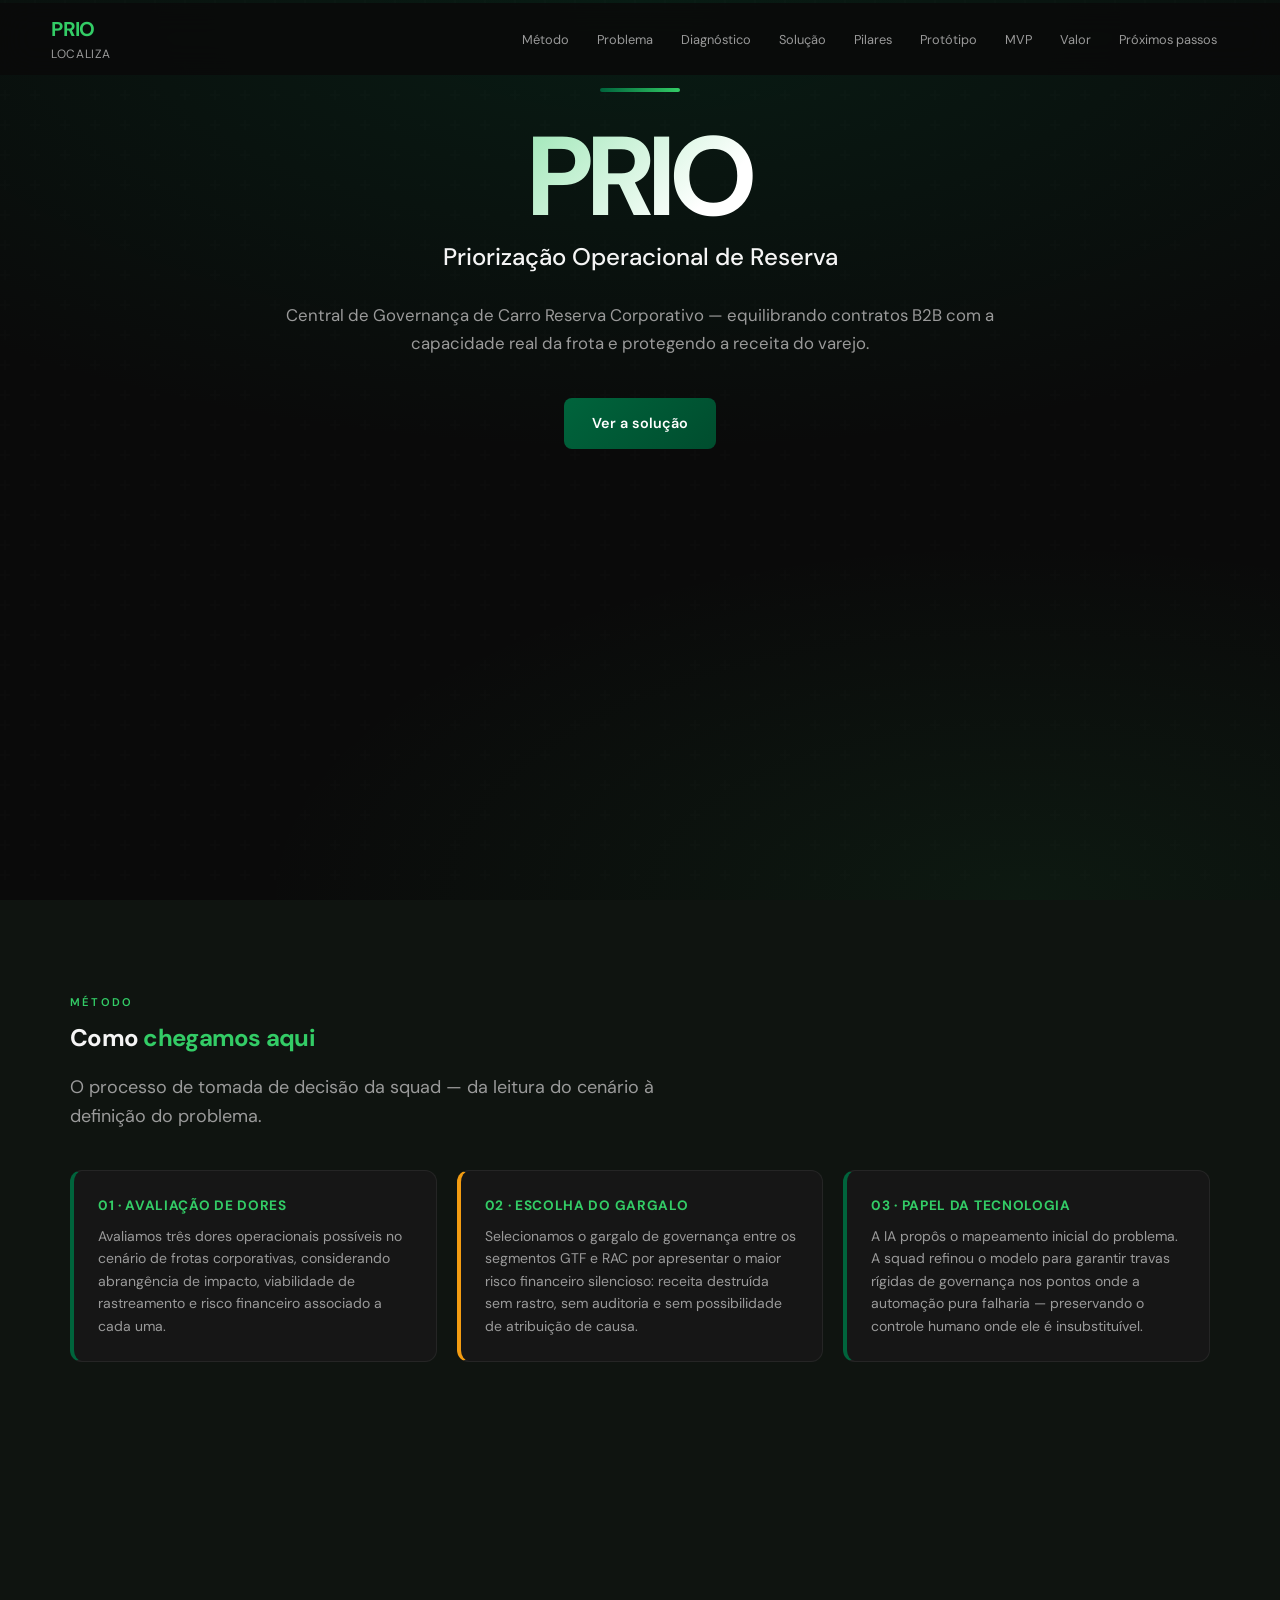
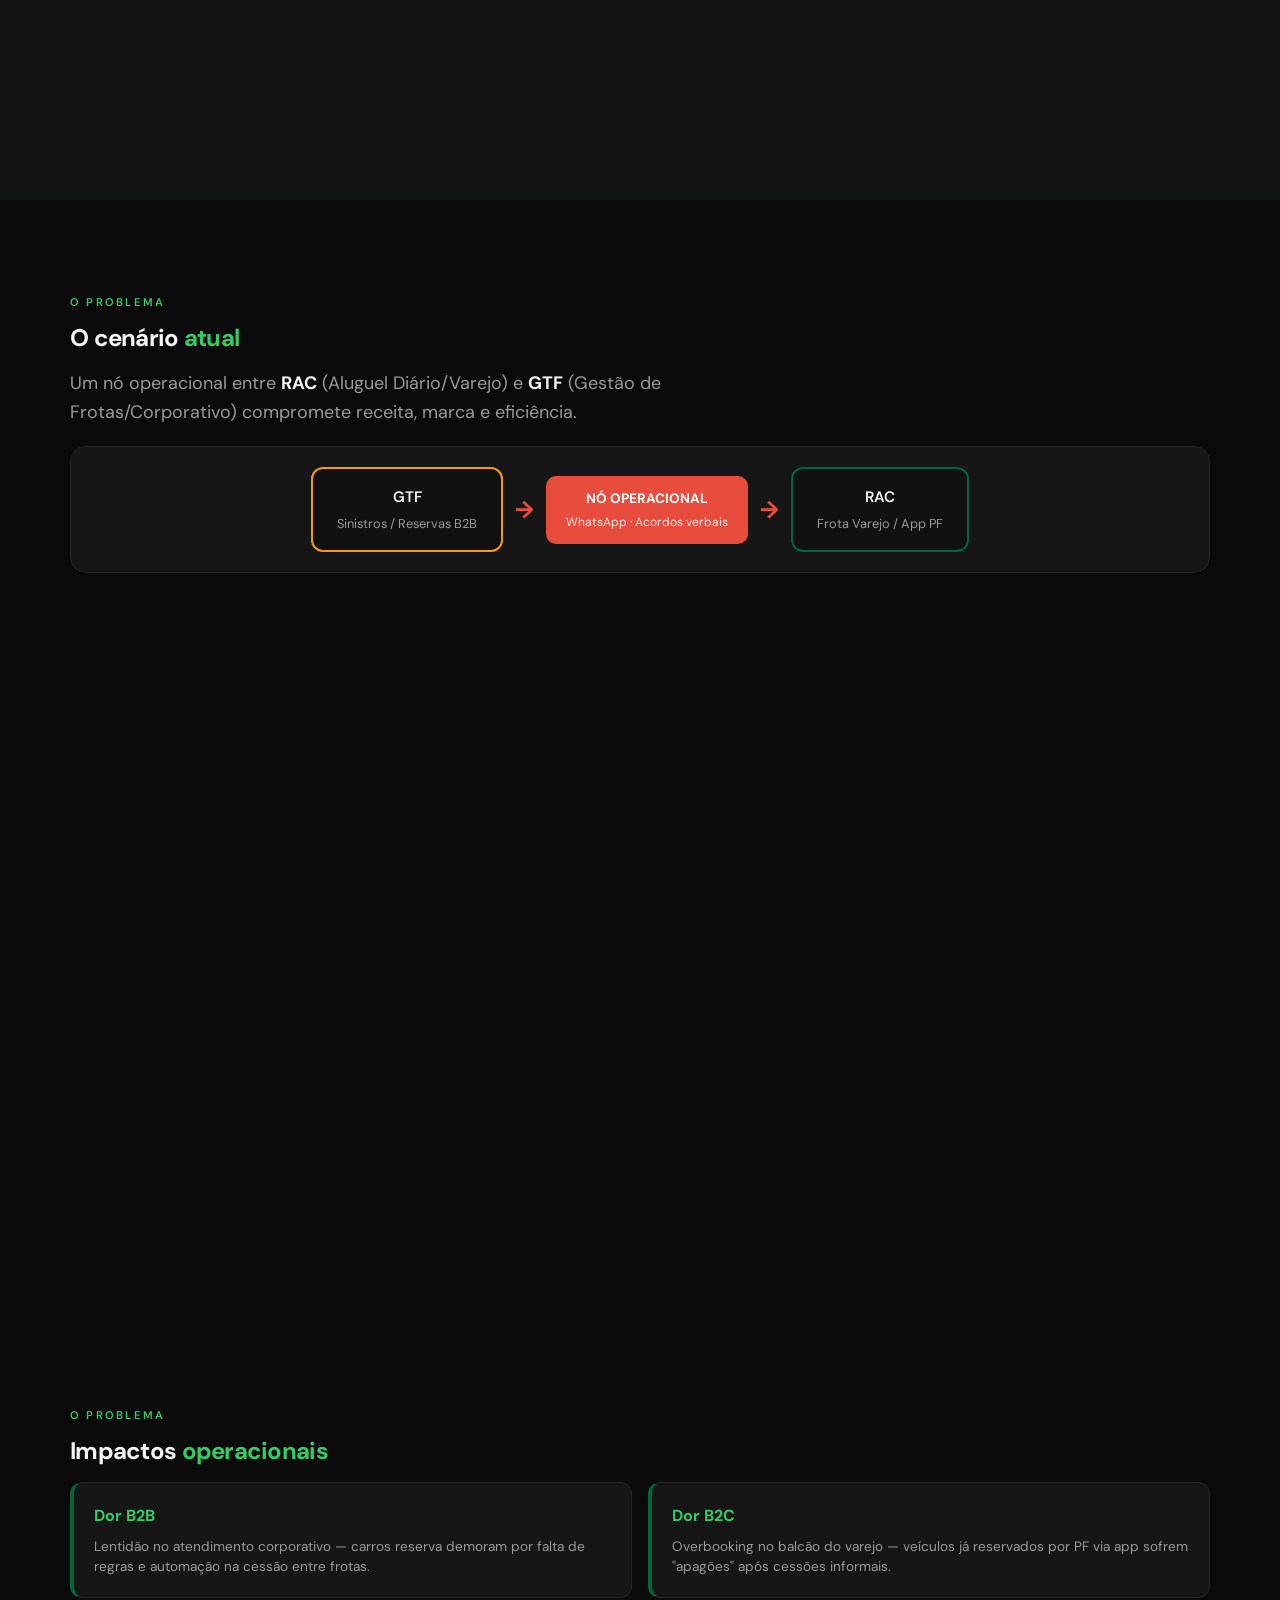
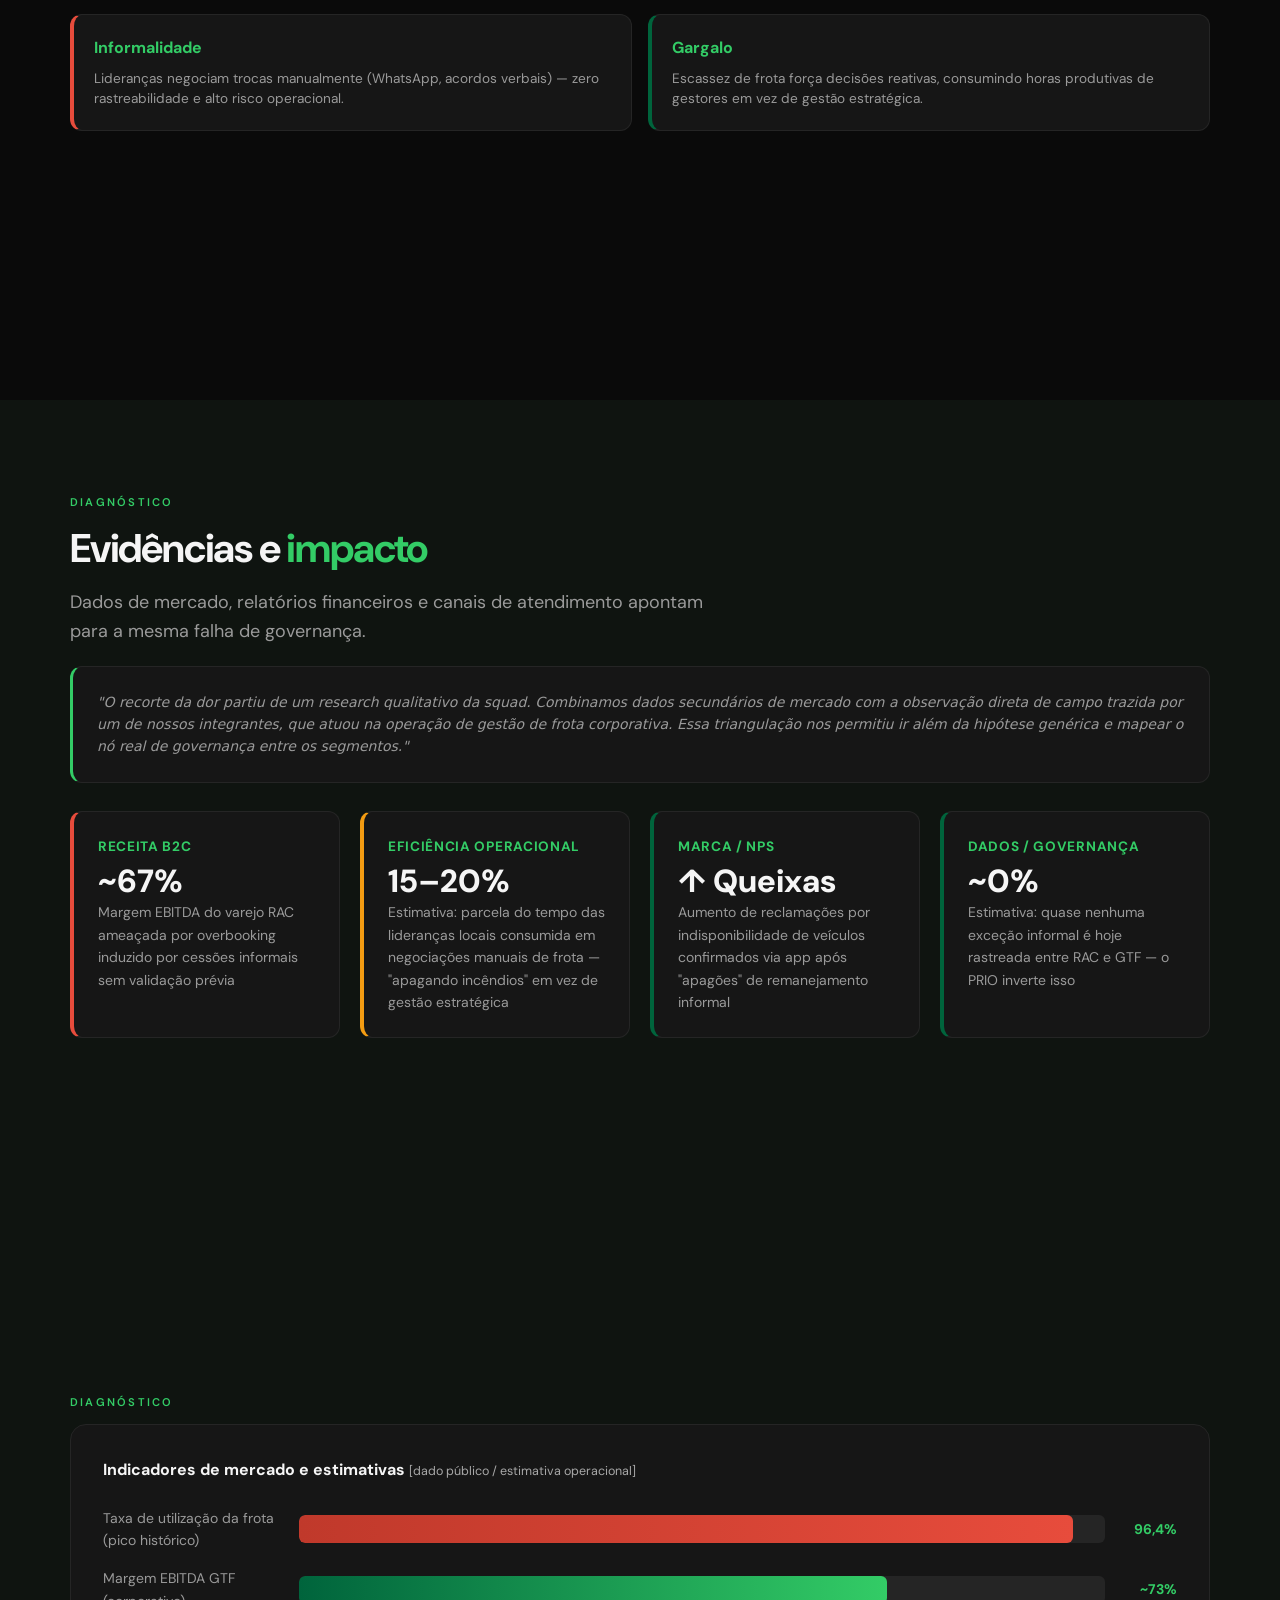
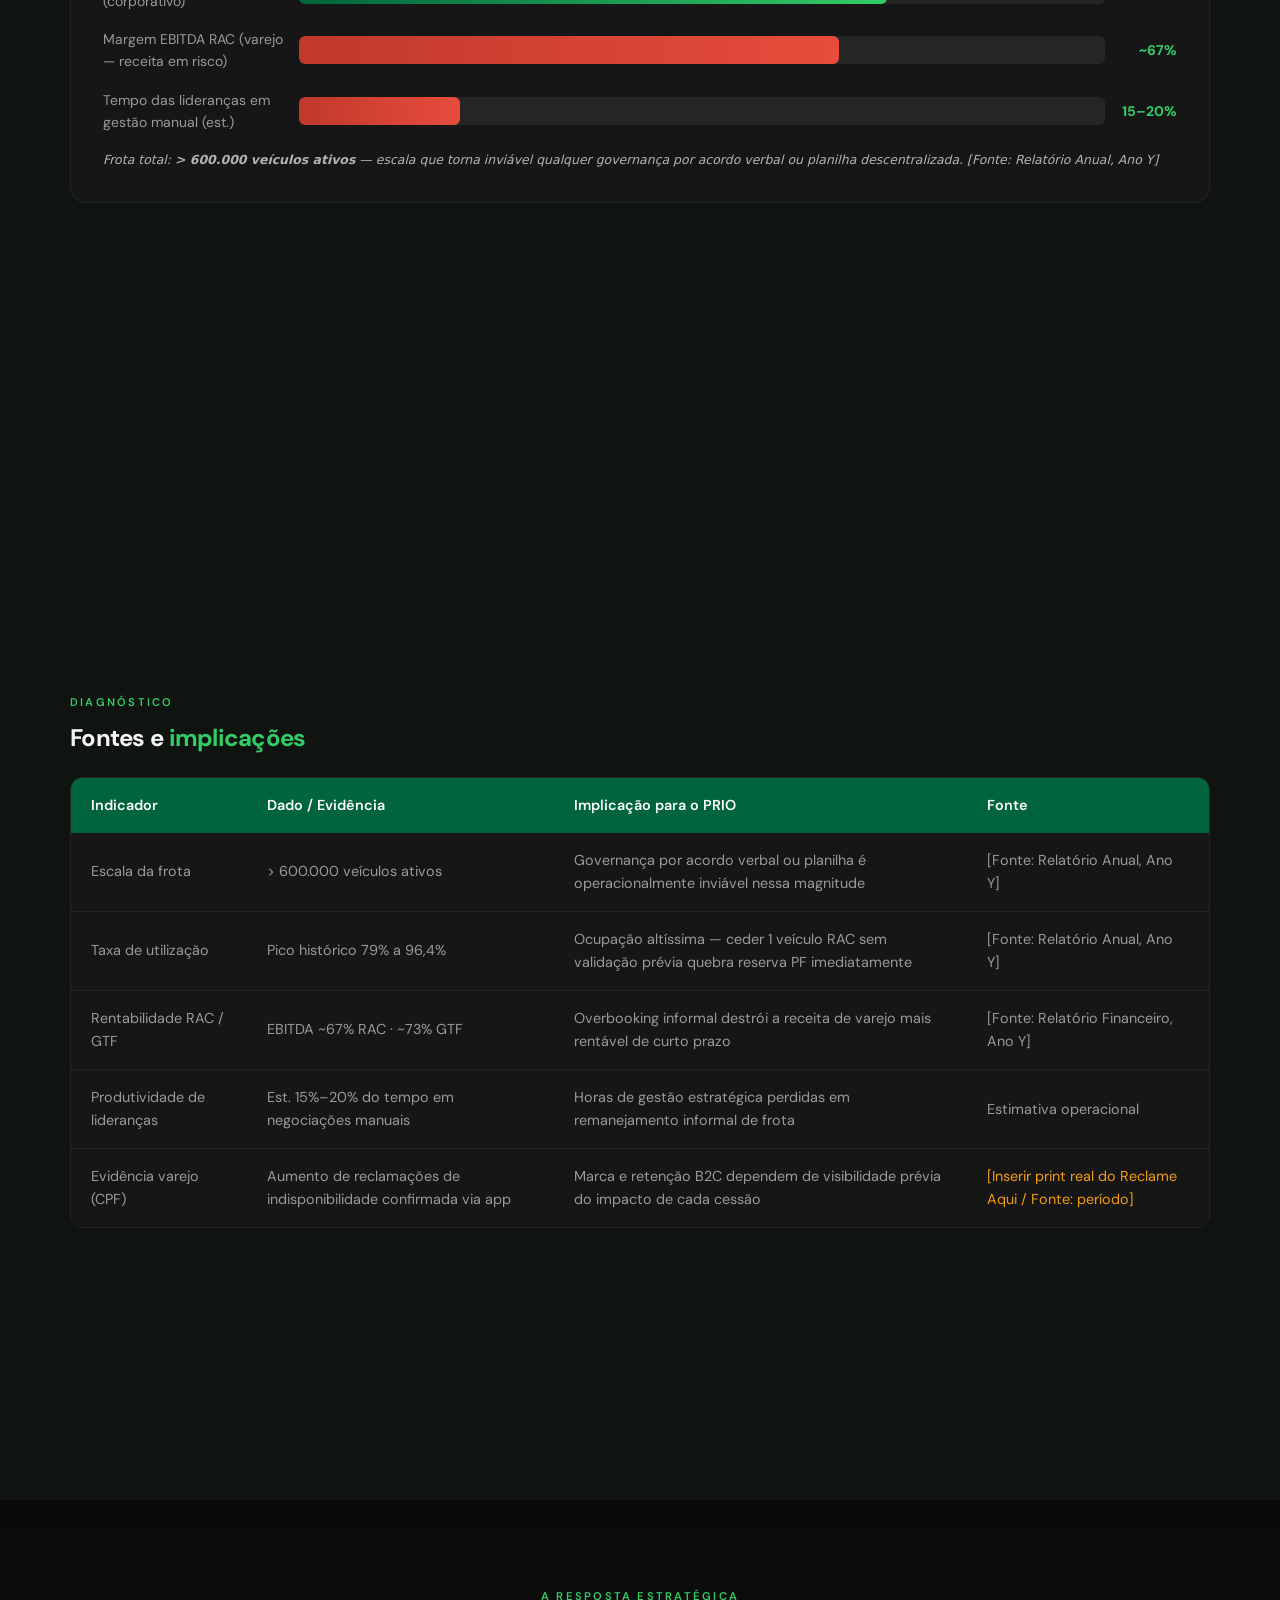
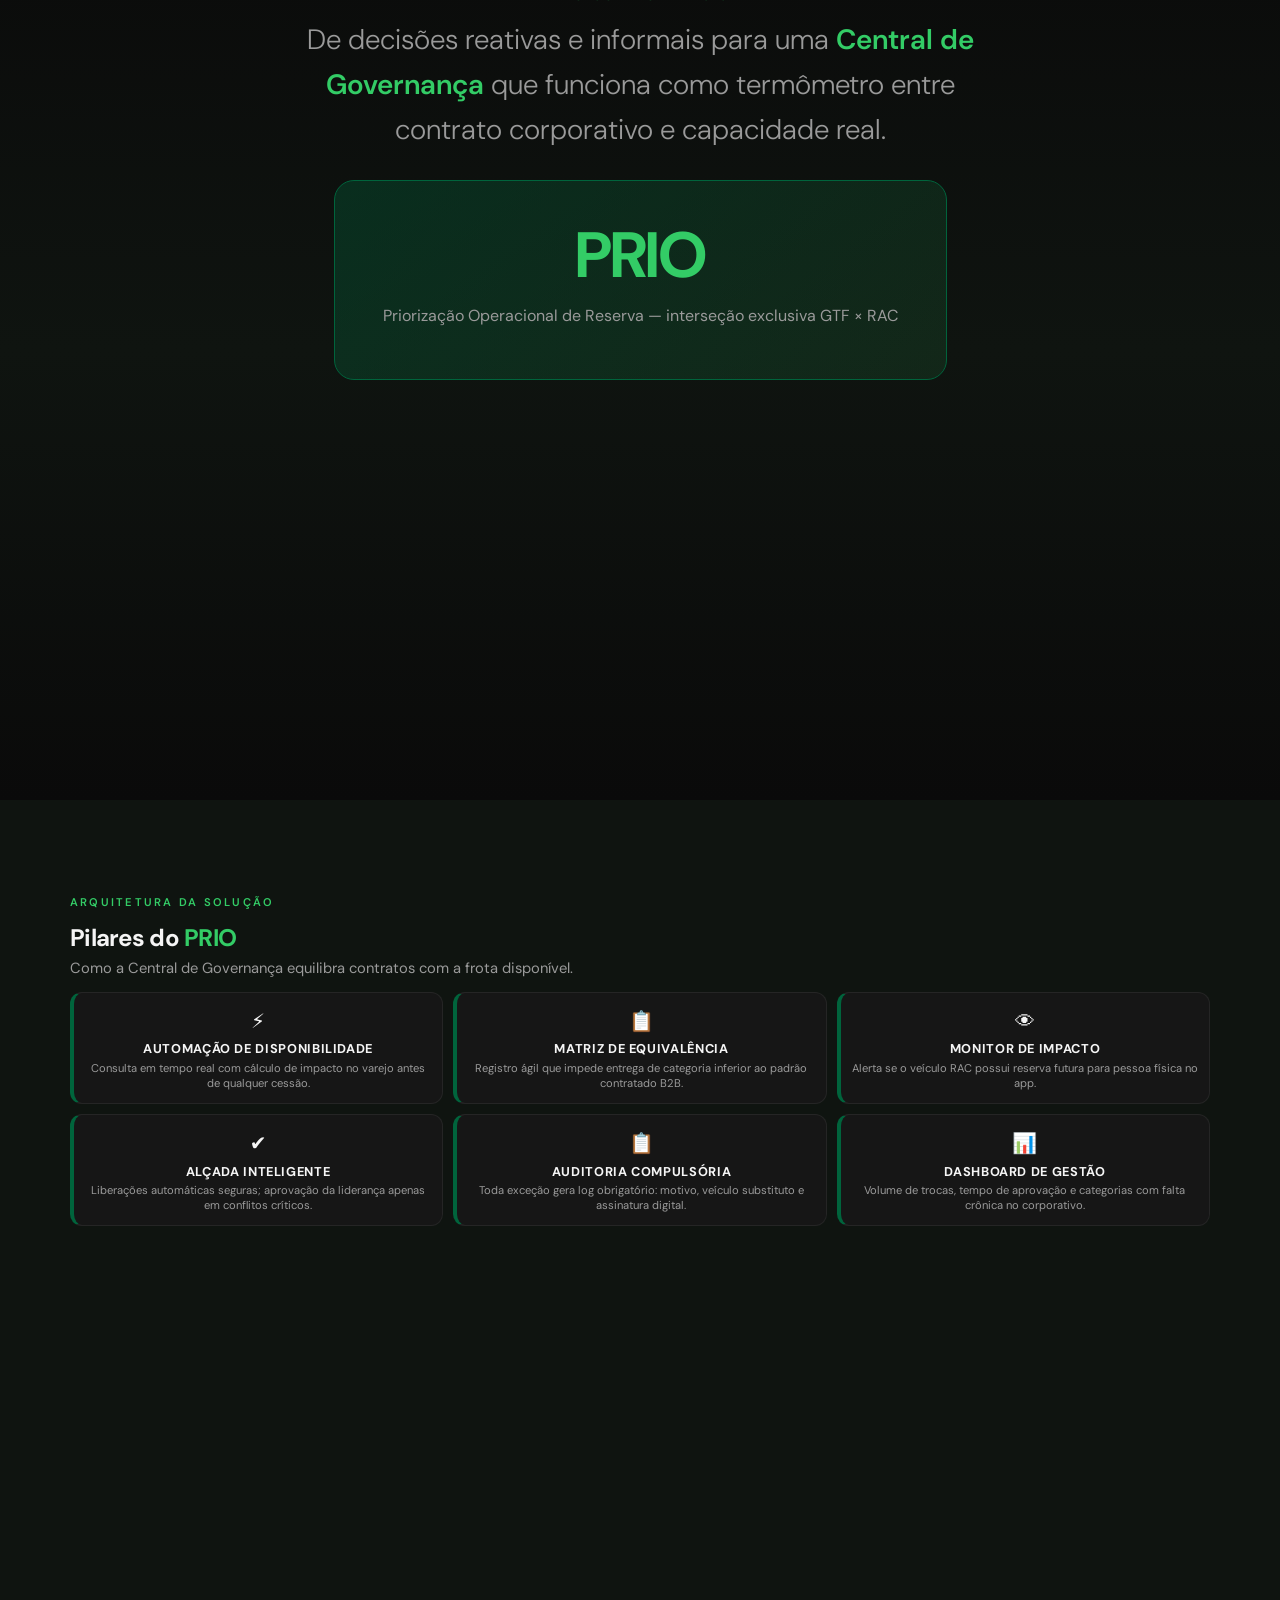
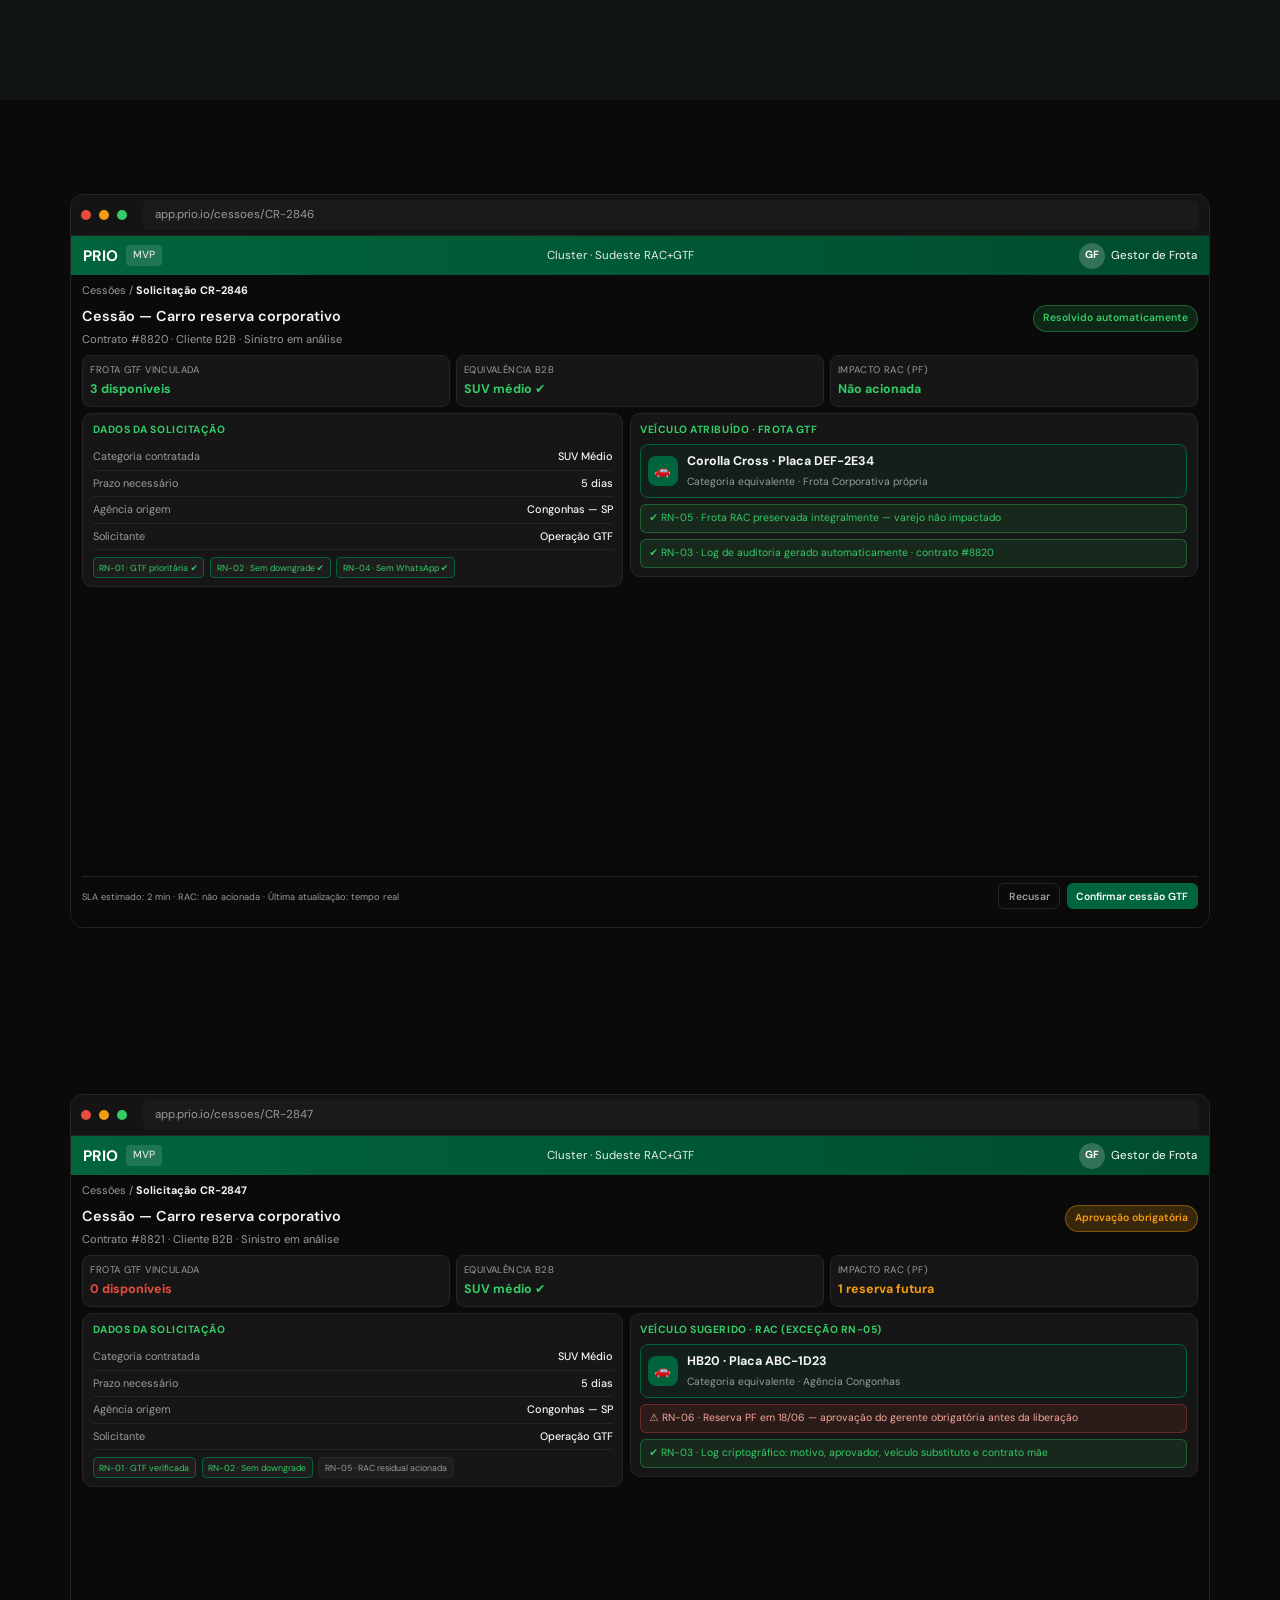
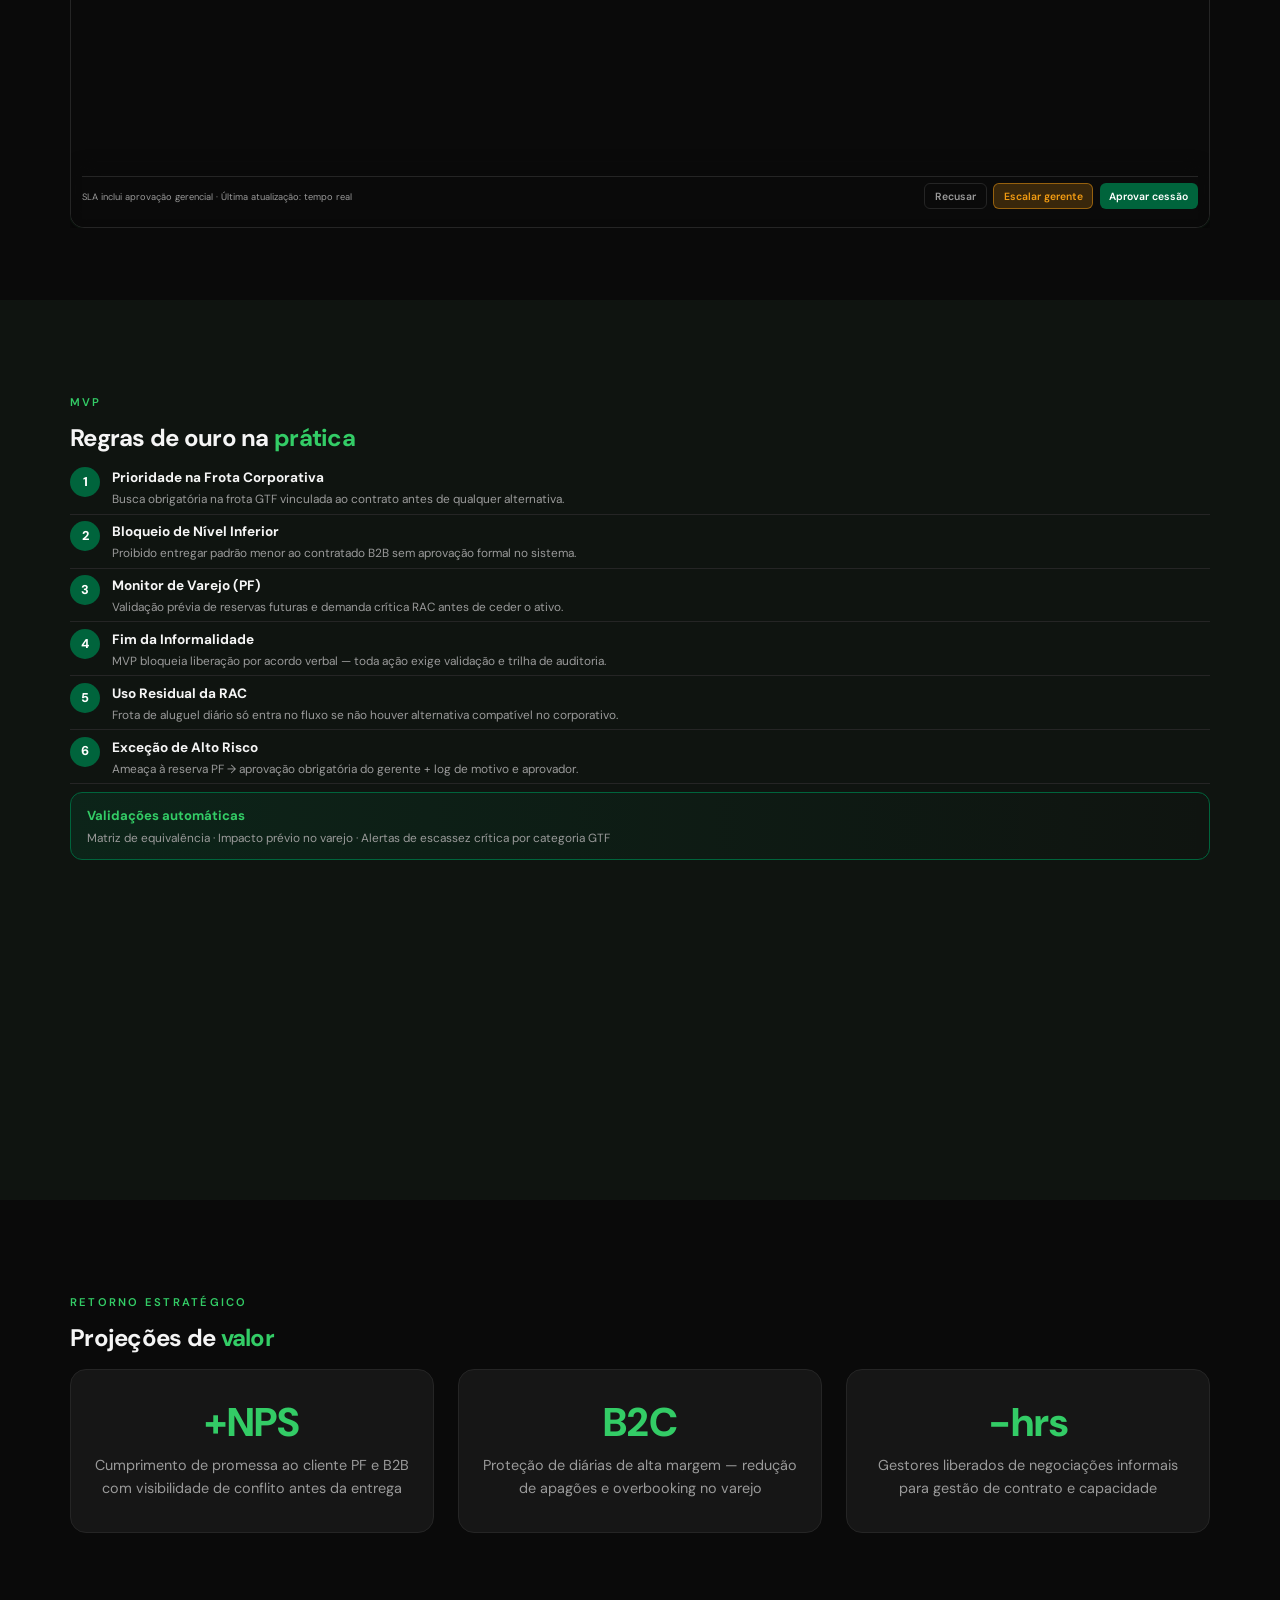
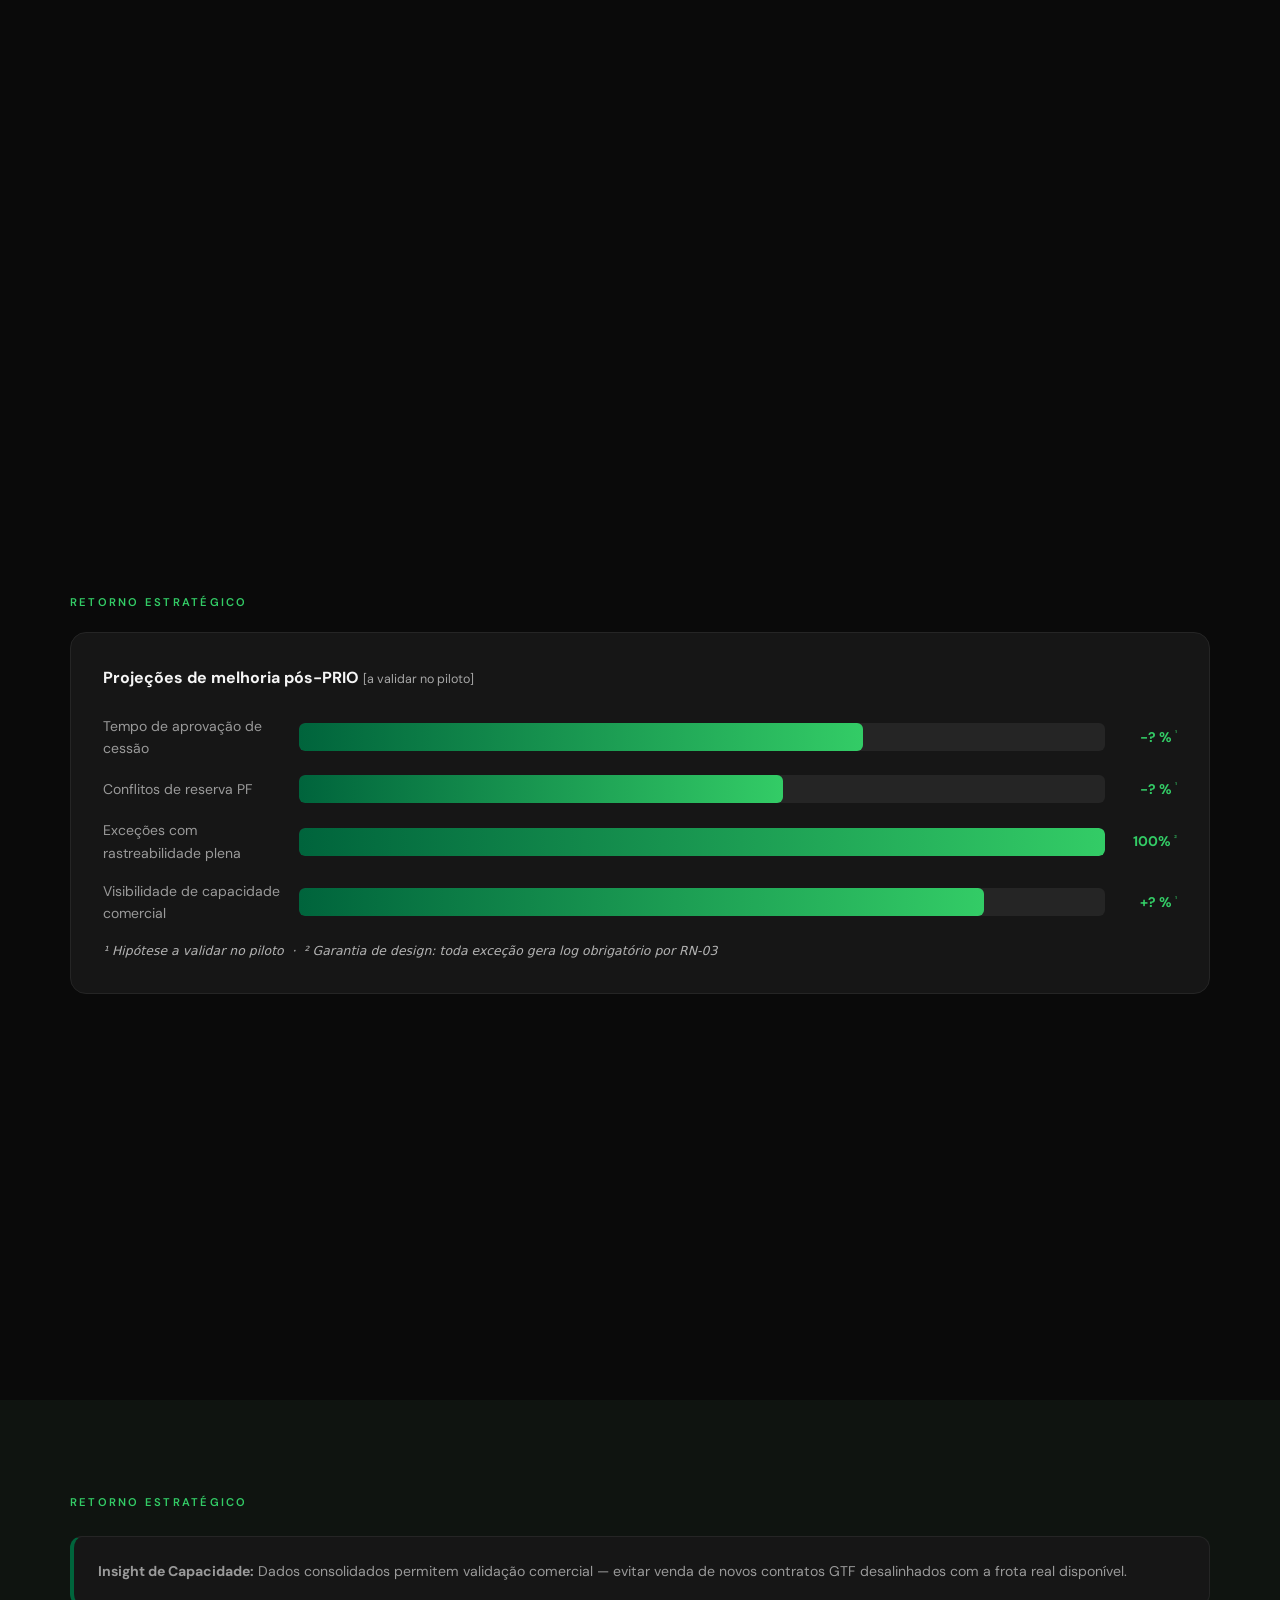
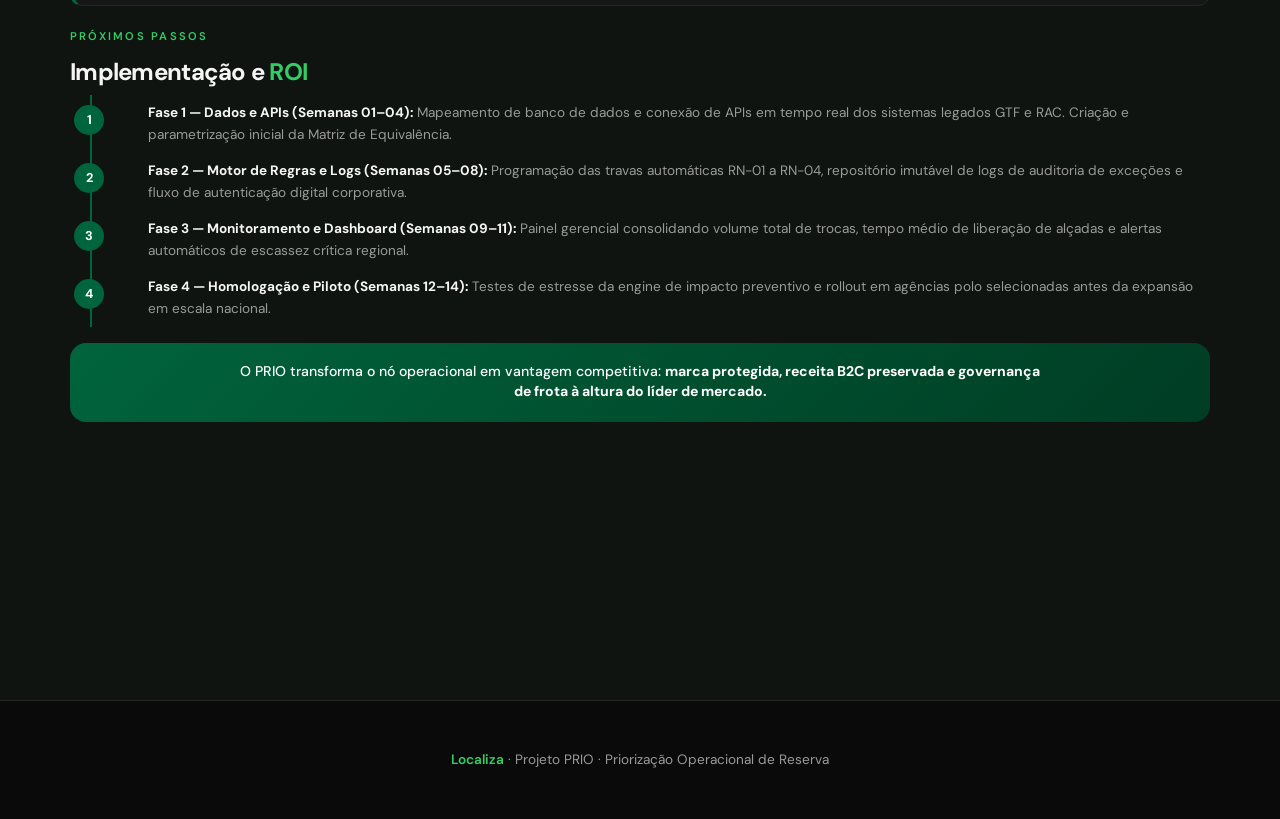
==== commit dfb5f33e: "Estrutura final" ====
--- a/index.html
+++ b/index.html
@@ -4,6 +4,7 @@
   <meta charset="utf-8">
   <meta name="viewport" content="width=device-width, initial-scale=1.0, viewport-fit=cover, interactive-widget=resizes-content">
   <title>PRIO — Priorização Operacional de Reserva | Localiza</title>
+  <link rel="icon" type="image/svg+xml" href="data:image/svg+xml,<svg xmlns='http://www.w3.org/2000/svg' viewBox='0 0 100 100'><rect width='100' height='100' rx='20' fill='%2300643c'/><text x='50' y='72' font-size='70' font-family='sans-serif' font-weight='bold' fill='%2333cc66' text-anchor='middle'>P</text></svg>">
   <link rel="preconnect" href="https://fonts.googleapis.com">
   <link rel="preconnect" href="https://fonts.gstatic.com" crossorigin>
   <link href="https://fonts.googleapis.com/css2?family=DM+Sans:ital,opsz,wght@0,9..40,400;0,9..40,500;0,9..40,600;0,9..40,700;1,9..40,400&display=swap" rel="stylesheet">
@@ -27,6 +28,7 @@
     <a href="#inicio" class="nav-brand">PRIO<span>Localiza</span></a>
     <button class="nav-toggle" id="navToggle" aria-label="Menu">☰</button>
     <ul class="nav-links" id="navLinks">
+      <li><a href="#metodo">Método</a></li>
       <li><a href="#problema">Problema</a></li>
       <li><a href="#diagnostico">Diagnóstico</a></li>
       <li><a href="#solucao">Solução</a></li>
@@ -50,6 +52,30 @@
         </p>
         <div class="hero-cta">
           <a href="#solucao" class="btn btn-primary">Ver a solução</a>
+        </div>
+      </div>
+    </section>
+
+    <!-- MÉTODO ("Como chegamos aqui") -->
+    <section class="deck-page" id="metodo" data-deck-title="Método" data-nav-section="metodo">
+      <div class="container">
+        <span class="section-label reveal">Método</span>
+        <h2 class="reveal deck-title-sm">Como <span class="accent">chegamos aqui</span></h2>
+        <p class="lead reveal">O processo de tomada de decisão da squad — da leitura do cenário à definição do problema.</p>
+
+        <div class="card-grid" style="margin-top: 1.5rem;">
+          <div class="card reveal">
+            <h4>01 · Avaliação de dores</h4>
+            <p>Avaliamos três dores operacionais possíveis no cenário de frotas corporativas, considerando abrangência de impacto, viabilidade de rastreamento e risco financeiro associado a cada uma.</p>
+          </div>
+          <div class="card warning reveal reveal-delay-1">
+            <h4>02 · Escolha do gargalo</h4>
+            <p>Selecionamos o gargalo de governança entre os segmentos GTF e RAC por apresentar o maior risco financeiro silencioso: receita destruída sem rastro, sem auditoria e sem possibilidade de atribuição de causa.</p>
+          </div>
+          <div class="card reveal reveal-delay-2">
+            <h4>03 · Papel da tecnologia</h4>
+            <p>A IA propôs o mapeamento inicial do problema. A squad refinou o modelo para garantir travas rígidas de governança nos pontos onde a automação pura falharia — preservando o controle humano onde ele é insubstituível.</p>
+          </div>
         </div>
       </div>
     </section>
@@ -107,28 +133,32 @@
         <div class="container">
           <span class="section-label reveal">Diagnóstico</span>
           <h2 class="reveal">Evidências e <span class="accent">impacto</span></h2>
-          <p class="lead reveal" style="margin-bottom: 2rem;">Dados de mercado, relatórios financeiros e canais de atendimento apontam para a mesma falha de governança.</p>
+          <p class="lead reveal" style="margin-bottom: 1.25rem;">Dados de mercado, relatórios financeiros e canais de atendimento apontam para a mesma falha de governança.</p>
+
+          <div class="card reveal" style="margin-bottom: 1.75rem; border-left: 3px solid var(--green-light); font-style: italic;">
+            <p>"O recorte da dor partiu de um research qualitativo da squad. Combinamos dados secundários de mercado com a observação direta de campo trazida por um de nossos integrantes, que atuou na operação de gestão de frota corporativa. Essa triangulação nos permitiu ir além da hipótese genérica e mapear o nó real de governança entre os segmentos."</p>
+          </div>
 
           <div class="card-grid reveal">
             <div class="card danger">
               <h4>Receita B2C</h4>
-              <div class="metric">↓ Alta</div>
-              <p>Perda de diárias de alta margem por overbooking e apagões de reserva PF</p>
+              <div class="metric">~67%</div>
+              <p>Margem EBITDA do varejo RAC ameaçada por overbooking induzido por cessões informais sem validação prévia</p>
             </div>
             <div class="card warning">
               <h4>Eficiência Operacional</h4>
-              <div class="metric">↑ Horas</div>
-              <p>Gestores em negociações manuais em vez de gestão de contrato</p>
+              <div class="metric">15–20%</div>
+              <p>Estimativa: parcela do tempo das lideranças locais consumida em negociações manuais de frota — "apagando incêndios" em vez de gestão estratégica</p>
             </div>
             <div class="card">
               <h4>Marca / NPS</h4>
-              <div class="metric">↓ NPS</div>
-              <p>Quebra de promessa com cliente final — volume crítico em Reclame Aqui</p>
+              <div class="metric">↑ Queixas</div>
+              <p>Aumento de reclamações por indisponibilidade de veículos confirmados via app após "apagões" de remanejamento informal</p>
             </div>
             <div class="card">
               <h4>Dados / Governança</h4>
-              <div class="metric">0%</div>
-              <p>Rastreabilidade de exceções e cessões informais entre RAC e GTF</p>
+              <div class="metric">~0%</div>
+              <p>Estimativa: quase nenhuma exceção informal é hoje rastreada entre RAC e GTF — o PRIO inverte isso</p>
             </div>
           </div>
         </div>
@@ -138,27 +168,28 @@
         <div class="container">
           <span class="section-label reveal">Diagnóstico</span>
           <div class="chart-block reveal" style="margin-top: 0;">
-            <h3>Indicadores simulados — impacto da informalidade</h3>
-            <div class="chart-row" data-width="78">
-              <span class="chart-label">Tempo médio cessão B2B</span>
+            <h3>Indicadores de mercado e estimativas <small style="font-weight:400;opacity:0.65;font-size:0.78em;">[dado público / estimativa operacional]</small></h3>
+            <div class="chart-row" data-width="96">
+              <span class="chart-label">Taxa de utilização da frota (pico histórico)</span>
               <div class="chart-bar-wrap"><div class="chart-bar danger"></div></div>
-              <span class="chart-value">+78%</span>
-            </div>
-            <div class="chart-row" data-width="65">
-              <span class="chart-label">Conflitos reserva PF</span>
+              <span class="chart-value">96,4%</span>
+            </div>
+            <div class="chart-row" data-width="73">
+              <span class="chart-label">Margem EBITDA GTF (corporativo)</span>
+              <div class="chart-bar-wrap"><div class="chart-bar"></div></div>
+              <span class="chart-value">~73%</span>
+            </div>
+            <div class="chart-row" data-width="67">
+              <span class="chart-label">Margem EBITDA RAC (varejo — receita em risco)</span>
               <div class="chart-bar-wrap"><div class="chart-bar danger"></div></div>
-              <span class="chart-value">+65%</span>
-            </div>
-            <div class="chart-row" data-width="82">
-              <span class="chart-label">Horas gestão manual</span>
-              <div class="chart-bar-wrap"><div class="chart-bar"></div></div>
-              <span class="chart-value">+82%</span>
-            </div>
-            <div class="chart-row" data-width="95">
-              <span class="chart-label">Exceções sem log</span>
+              <span class="chart-value">~67%</span>
+            </div>
+            <div class="chart-row" data-width="20">
+              <span class="chart-label">Tempo das lideranças em gestão manual (est.)</span>
               <div class="chart-bar-wrap"><div class="chart-bar danger"></div></div>
-              <span class="chart-value">95%</span>
-            </div>
+              <span class="chart-value">15–20%</span>
+            </div>
+            <p style="margin-top:0.85rem;font-size:0.78rem;opacity:0.7;font-style:italic;">Frota total: <strong>&gt; 600.000 veículos ativos</strong> — escala que torna inviável qualquer governança por acordo verbal ou planilha descentralizada. [Fonte: Relatório Anual, Ano Y]</p>
           </div>
         </div>
       </div>
@@ -171,26 +202,42 @@
             <table class="data-table">
               <thead>
                 <tr>
+                  <th>Indicador</th>
+                  <th>Dado / Evidência</th>
+                  <th>Implicação para o PRIO</th>
                   <th>Fonte</th>
-                  <th>Insight</th>
-                  <th>Implicação</th>
                 </tr>
               </thead>
               <tbody>
                 <tr>
-                  <td>Mercado / Benchmark</td>
-                  <td>Líderes usam governança de frota integrada B2B↔B2C</td>
-                  <td>Gap competitivo em automação e rastreabilidade</td>
+                  <td>Escala da frota</td>
+                  <td>&gt; 600.000 veículos ativos</td>
+                  <td>Governança por acordo verbal ou planilha é operacionalmente inviável nessa magnitude</td>
+                  <td>[Fonte: Relatório Anual, Ano Y]</td>
                 </tr>
                 <tr>
-                  <td>Relatórios Financeiros</td>
-                  <td>Margem varejo erodida por indisponibilidade não planejada</td>
-                  <td>Proteção de receita exige regras antes da cessão RAC</td>
+                  <td>Taxa de utilização</td>
+                  <td>Pico histórico 79% a 96,4%</td>
+                  <td>Ocupação altíssima — ceder 1 veículo RAC sem validação prévia quebra reserva PF imediatamente</td>
+                  <td>[Fonte: Relatório Anual, Ano Y]</td>
                 </tr>
                 <tr>
-                  <td>Reclame Aqui / NPS</td>
-                  <td>Reclamações ligadas a promessa não cumprida de veículo</td>
-                  <td>Marca e retenção dependem de visibilidade de impacto</td>
+                  <td>Rentabilidade RAC / GTF</td>
+                  <td>EBITDA ~67% RAC · ~73% GTF</td>
+                  <td>Overbooking informal destrói a receita de varejo mais rentável de curto prazo</td>
+                  <td>[Fonte: Relatório Financeiro, Ano Y]</td>
+                </tr>
+                <tr>
+                  <td>Produtividade de lideranças</td>
+                  <td>Est. 15%–20% do tempo em negociações manuais</td>
+                  <td>Horas de gestão estratégica perdidas em remanejamento informal de frota</td>
+                  <td>Estimativa operacional</td>
+                </tr>
+                <tr>
+                  <td>Evidência varejo (CPF)</td>
+                  <td>Aumento de reclamações de indisponibilidade confirmada via app</td>
+                  <td>Marca e retenção B2C dependem de visibilidade prévia do impacto de cada cessão</td>
+                  <td style="color:var(--warning);">[Inserir print real do Reclame Aqui / Fonte: período]</td>
                 </tr>
               </tbody>
             </table>
@@ -253,108 +300,216 @@
       </div>
     </section>
 
-    <!-- PROTÓTIPO VISUAL -->
-    <section class="deck-page" id="prototipo" data-deck-title="Protótipo" data-nav-section="prototipo">
-      <div class="container proto-wrap">
-        <span class="section-label reveal">Protótipo Visual</span>
-        <h2 class="reveal deck-title-sm">Como o <span class="accent">PRIO</span> ficaria na prática</h2>
-        <p class="lead reveal proto-lead">Wireframe de alta fidelidade — fluxo de cessão GTF com validação de impacto no varejo (RAC).</p>
-
-        <div class="proto-scale-wrap reveal reveal-delay-1">
-        <div class="proto-app" role="img" aria-label="Protótipo da interface PRIO para cessão de veículo">
-          <div class="proto-chrome">
-            <span class="proto-dot"></span>
-            <span class="proto-dot"></span>
-            <span class="proto-dot"></span>
-            <span class="proto-url">prio.localiza.com.br/cessoes/CR-2847</span>
-          </div>
-          <div class="proto-topbar">
-            <div class="proto-brand">PRIO <span>MVP</span></div>
-            <span class="proto-cluster">Cluster · Sudeste RAC+GTF</span>
-            <div class="proto-user">
-              <span class="proto-avatar">GF</span>
-              Gestor de Frota
-            </div>
-          </div>
-          <div class="proto-layout">
-            <nav class="proto-sidebar" aria-hidden="true">
-              <div class="proto-nav-item">Dashboard</div>
-              <div class="proto-nav-item active">Cessões</div>
-              <div class="proto-nav-item">Frota GTF</div>
-              <div class="proto-nav-item">Impacto RAC</div>
-              <div class="proto-nav-item">Auditoria</div>
-              <div class="proto-nav-item">Relatórios</div>
-            </nav>
-            <div class="proto-main">
-              <p class="proto-breadcrumb">Cessões / <strong>Solicitação CR-2847</strong></p>
-              <div class="proto-request-head">
-                <div>
-                  <h3>Cessão — Carro reserva corporativo</h3>
-                  <p>Contrato #8821 · Cliente B2B · Sinistro em análise</p>
-                </div>
-                <span class="proto-status pending">Aguardando decisão</span>
+    <!-- PROTÓTIPO VISUAL (2 momentos sequenciais) -->
+    <section class="deck-multi" id="prototipo">
+
+      <!-- MOMENTO 1: Caminho Feliz — GTF resolve, RAC não acionada -->
+      <div class="deck-snap" id="prototipo-feliz" data-deck-title="Protótipo — Caminho Feliz" data-nav-section="prototipo">
+        <div class="container proto-wrap">
+          <span class="section-label reveal">Protótipo Visual · Momento 1 de 2</span>
+          <h2 class="reveal deck-title-sm">Caminho <span class="accent">feliz</span> — GTF resolve</h2>
+          <p class="lead reveal proto-lead">Fluxo normal: veículo encontrado na frota corporativa — RAC preservada integralmente.</p>
+
+          <div class="proto-scale-wrap reveal reveal-delay-1">
+          <div class="proto-app" role="img" aria-label="Protótipo PRIO — Momento 1: GTF resolve sem acionar RAC">
+            <div class="proto-chrome">
+              <span class="proto-dot"></span>
+              <span class="proto-dot"></span>
+              <span class="proto-dot"></span>
+              <span class="proto-url">app.prio.io/cessoes/CR-2846</span>
+            </div>
+            <div class="proto-topbar">
+              <div class="proto-brand">PRIO <span>MVP</span></div>
+              <span class="proto-cluster">Cluster · Sudeste RAC+GTF</span>
+              <div class="proto-user">
+                <span class="proto-avatar">GF</span>
+                Gestor de Frota
               </div>
-
-              <div class="proto-stats">
-                <div class="proto-stat">
-                  <label>Frota GTF vinculada</label>
-                  <strong class="ok">2 disponíveis</strong>
-                </div>
-                <div class="proto-stat">
-                  <label>Equivalência B2B</label>
-                  <strong class="ok">SUV médio ✔</strong>
-                </div>
-                <div class="proto-stat">
-                  <label>Impacto RAC (PF)</label>
-                  <strong class="warn">1 reserva futura</strong>
+            </div>
+            <div class="proto-layout">
+              <nav class="proto-sidebar" aria-hidden="true">
+                <div class="proto-nav-item">Dashboard</div>
+                <div class="proto-nav-item active">Cessões</div>
+                <div class="proto-nav-item">Frota GTF</div>
+                <div class="proto-nav-item">Impacto RAC</div>
+                <div class="proto-nav-item">Auditoria</div>
+                <div class="proto-nav-item">Relatórios</div>
+              </nav>
+              <div class="proto-main">
+                <p class="proto-breadcrumb">Cessões / <strong>Solicitação CR-2846</strong></p>
+                <div class="proto-request-head">
+                  <div>
+                    <h3>Cessão — Carro reserva corporativo</h3>
+                    <p>Contrato #8820 · Cliente B2B · Sinistro em análise</p>
+                  </div>
+                  <span class="proto-status proto-status-ok">Resolvido automaticamente</span>
+                </div>
+
+                <div class="proto-stats">
+                  <div class="proto-stat">
+                    <label>Frota GTF vinculada</label>
+                    <strong class="ok">3 disponíveis</strong>
+                  </div>
+                  <div class="proto-stat">
+                    <label>Equivalência B2B</label>
+                    <strong class="ok">SUV médio ✔</strong>
+                  </div>
+                  <div class="proto-stat">
+                    <label>Impacto RAC (PF)</label>
+                    <strong class="ok">Não acionada</strong>
+                  </div>
+                </div>
+
+                <div class="proto-grid">
+                  <div class="proto-panel">
+                    <h4>Dados da solicitação</h4>
+                    <div class="proto-field"><span>Categoria contratada</span><span>SUV Médio</span></div>
+                    <div class="proto-field"><span>Prazo necessário</span><span>5 dias</span></div>
+                    <div class="proto-field"><span>Agência origem</span><span>Congonhas — SP</span></div>
+                    <div class="proto-field"><span>Solicitante</span><span>Operação GTF</span></div>
+                    <div class="proto-rules">
+                      <span class="proto-tag pass">RN-01 · GTF prioritária ✔</span>
+                      <span class="proto-tag pass">RN-02 · Sem downgrade ✔</span>
+                      <span class="proto-tag pass">RN-04 · Sem WhatsApp ✔</span>
+                    </div>
+                  </div>
+                  <div class="proto-panel">
+                    <h4>Veículo atribuído · Frota GTF</h4>
+                    <div class="proto-vehicle">
+                      <div class="proto-vehicle-icon">🚗</div>
+                      <div>
+                        <strong>Corolla Cross · Placa DEF-2E34</strong>
+                        <small>Categoria equivalente · Frota Corporativa própria</small>
+                      </div>
+                    </div>
+                    <div class="proto-impact safe">
+                      ✔ RN-05 · Frota RAC preservada integralmente — varejo não impactado
+                    </div>
+                    <div class="proto-impact safe">
+                      ✔ RN-03 · Log de auditoria gerado automaticamente · contrato #8820
+                    </div>
+                  </div>
+                </div>
+
+                <div class="proto-footer">
+                  <span class="proto-footer-note">SLA estimado: 2 min · RAC: não acionada · Última atualização: tempo real</span>
+                  <div class="proto-actions">
+                    <button type="button" class="proto-btn proto-btn-ghost">Recusar</button>
+                    <button type="button" class="proto-btn proto-btn-primary">Confirmar cessão GTF</button>
+                  </div>
                 </div>
               </div>
-
-              <div class="proto-grid">
-                <div class="proto-panel">
-                  <h4>Dados da solicitação</h4>
-                  <div class="proto-field"><span>Categoria contratada</span><span>SUV Médio</span></div>
-                  <div class="proto-field"><span>Prazo necessário</span><span>5 dias</span></div>
-                  <div class="proto-field"><span>Agência origem</span><span>Congonhas — SP</span></div>
-                  <div class="proto-field"><span>Solicitante</span><span>Operação GTF</span></div>
-                  <div class="proto-rules">
-                    <span class="proto-tag pass">Regra 1 · GTF prioritário</span>
-                    <span class="proto-tag pass">Regra 2 · Sem downgrade</span>
-                    <span class="proto-tag">Regra 4 · Sem WhatsApp</span>
-                  </div>
-                </div>
-                <div class="proto-panel">
-                  <h4>Veículo sugerido · RAC</h4>
-                  <div class="proto-vehicle">
-                    <div class="proto-vehicle-icon">🚗</div>
-                    <div>
-                      <strong>HB20 · Placa ABC-1D23</strong>
-                      <small>Categoria equivalente · Agência Congonhas</small>
-                    </div>
-                  </div>
-                  <div class="proto-impact risk">
-                    ⚠ Reserva PF em 18/06 — aprovação do gerente obrigatória (Regra 6)
-                  </div>
-                  <div class="proto-impact safe">
-                    ✔ Matriz de equivalência validada · log de auditoria será gerado automaticamente
-                  </div>
-                </div>
+            </div>
+          </div>
+          </div>
+          <p class="proto-caption reveal">Momento 1 — Caminho feliz: GTF resolve sem acionar RAC · Ilustração conceitual · não representa sistema em produção</p>
+        </div>
+      </div>
+
+      <!-- MOMENTO 2: Exceção Governada — GTF esgotada, RAC com aprovação formal -->
+      <div class="deck-snap" id="prototipo-excecao" data-deck-title="Protótipo — Exceção Governada" data-nav-section="prototipo">
+        <div class="container proto-wrap">
+          <span class="section-label reveal">Protótipo Visual · Momento 2 de 2</span>
+          <h2 class="reveal deck-title-sm">Exceção <span class="accent">governada</span> — RAC com aprovação</h2>
+          <p class="lead reveal proto-lead">Fluxo de exceção: GTF esgotada — PRIO calcula impacto e exige aprovação formal antes de acionar a RAC.</p>
+
+          <div class="proto-scale-wrap reveal reveal-delay-1">
+          <div class="proto-app" role="img" aria-label="Protótipo PRIO — Momento 2: exceção RAC com aprovação obrigatória">
+            <div class="proto-chrome">
+              <span class="proto-dot"></span>
+              <span class="proto-dot"></span>
+              <span class="proto-dot"></span>
+              <span class="proto-url">app.prio.io/cessoes/CR-2847</span>
+            </div>
+            <div class="proto-topbar">
+              <div class="proto-brand">PRIO <span>MVP</span></div>
+              <span class="proto-cluster">Cluster · Sudeste RAC+GTF</span>
+              <div class="proto-user">
+                <span class="proto-avatar">GF</span>
+                Gestor de Frota
               </div>
-
-              <div class="proto-footer">
-                <span class="proto-footer-note">SLA estimado: 4 min · Última atualização: tempo real</span>
-                <div class="proto-actions">
-                  <button type="button" class="proto-btn proto-btn-ghost">Recusar</button>
-                  <button type="button" class="proto-btn proto-btn-warn">Escalar gerente</button>
-                  <button type="button" class="proto-btn proto-btn-primary">Aprovar cessão</button>
+            </div>
+            <div class="proto-layout">
+              <nav class="proto-sidebar" aria-hidden="true">
+                <div class="proto-nav-item">Dashboard</div>
+                <div class="proto-nav-item active">Cessões</div>
+                <div class="proto-nav-item">Frota GTF</div>
+                <div class="proto-nav-item">Impacto RAC</div>
+                <div class="proto-nav-item">Auditoria</div>
+                <div class="proto-nav-item">Relatórios</div>
+              </nav>
+              <div class="proto-main">
+                <p class="proto-breadcrumb">Cessões / <strong>Solicitação CR-2847</strong></p>
+                <div class="proto-request-head">
+                  <div>
+                    <h3>Cessão — Carro reserva corporativo</h3>
+                    <p>Contrato #8821 · Cliente B2B · Sinistro em análise</p>
+                  </div>
+                  <span class="proto-status pending">Aprovação obrigatória</span>
+                </div>
+
+                <div class="proto-stats">
+                  <div class="proto-stat">
+                    <label>Frota GTF vinculada</label>
+                    <strong class="proto-stat-danger">0 disponíveis</strong>
+                  </div>
+                  <div class="proto-stat">
+                    <label>Equivalência B2B</label>
+                    <strong class="ok">SUV médio ✔</strong>
+                  </div>
+                  <div class="proto-stat">
+                    <label>Impacto RAC (PF)</label>
+                    <strong class="warn">1 reserva futura</strong>
+                  </div>
+                </div>
+
+                <div class="proto-grid">
+                  <div class="proto-panel">
+                    <h4>Dados da solicitação</h4>
+                    <div class="proto-field"><span>Categoria contratada</span><span>SUV Médio</span></div>
+                    <div class="proto-field"><span>Prazo necessário</span><span>5 dias</span></div>
+                    <div class="proto-field"><span>Agência origem</span><span>Congonhas — SP</span></div>
+                    <div class="proto-field"><span>Solicitante</span><span>Operação GTF</span></div>
+                    <div class="proto-rules">
+                      <span class="proto-tag pass">RN-01 · GTF verificada</span>
+                      <span class="proto-tag pass">RN-02 · Sem downgrade</span>
+                      <span class="proto-tag">RN-05 · RAC residual acionada</span>
+                    </div>
+                  </div>
+                  <div class="proto-panel">
+                    <h4>Veículo sugerido · RAC (Exceção RN-05)</h4>
+                    <div class="proto-vehicle">
+                      <div class="proto-vehicle-icon">🚗</div>
+                      <div>
+                        <strong>HB20 · Placa ABC-1D23</strong>
+                        <small>Categoria equivalente · Agência Congonhas</small>
+                      </div>
+                    </div>
+                    <div class="proto-impact risk">
+                      ⚠ RN-06 · Reserva PF em 18/06 — aprovação do gerente obrigatória antes da liberação
+                    </div>
+                    <div class="proto-impact safe">
+                      ✔ RN-03 · Log criptográfico: motivo, aprovador, veículo substituto e contrato mãe
+                    </div>
+                  </div>
+                </div>
+
+                <div class="proto-footer">
+                  <span class="proto-footer-note">SLA inclui aprovação gerencial · Última atualização: tempo real</span>
+                  <div class="proto-actions">
+                    <button type="button" class="proto-btn proto-btn-ghost">Recusar</button>
+                    <button type="button" class="proto-btn proto-btn-warn">Escalar gerente</button>
+                    <button type="button" class="proto-btn proto-btn-primary">Aprovar cessão</button>
+                  </div>
                 </div>
               </div>
             </div>
           </div>
-        </div>
-        </div>
-        <p class="proto-caption reveal">Ilustração conceitual para apresentação · não representa sistema em produção</p>
-      </div>
+          </div>
+          <p class="proto-caption reveal">Momento 2 — Exceção governada: GTF esgotada, RAC com aprovação formal (RN-06) · Ilustração conceitual · não representa sistema em produção</p>
+        </div>
+      </div>
+
     </section>
 
     <!-- MVP (6 regras + validações em uma tela) -->
@@ -440,27 +595,28 @@
         <div class="container">
           <span class="section-label reveal">Retorno Estratégico</span>
           <div class="chart-block reveal" style="margin-top: 0.5rem;">
-            <h3>Projeção de melhoria pós-PRIO (MVP)</h3>
+            <h3>Projeções de melhoria pós-PRIO <small style="font-weight:400;opacity:0.65;font-size:0.78em;">[a validar no piloto]</small></h3>
             <div class="chart-row" data-width="70">
-              <span class="chart-label">Tempo aprovação cessão</span>
+              <span class="chart-label">Tempo de aprovação de cessão</span>
               <div class="chart-bar-wrap"><div class="chart-bar"></div></div>
-              <span class="chart-value">−70%</span>
+              <span class="chart-value">−? % <sup style="font-size:0.6em;opacity:0.7;">¹</sup></span>
             </div>
             <div class="chart-row" data-width="60">
-              <span class="chart-label">Conflitos reserva PF</span>
+              <span class="chart-label">Conflitos de reserva PF</span>
               <div class="chart-bar-wrap"><div class="chart-bar"></div></div>
-              <span class="chart-value">−60%</span>
+              <span class="chart-value">−? % <sup style="font-size:0.6em;opacity:0.7;">¹</sup></span>
             </div>
             <div class="chart-row" data-width="100">
-              <span class="chart-label">Exceções rastreadas</span>
+              <span class="chart-label">Exceções com rastreabilidade plena</span>
               <div class="chart-bar-wrap"><div class="chart-bar"></div></div>
-              <span class="chart-value">100%</span>
+              <span class="chart-value">100% <sup style="font-size:0.6em;opacity:0.7;">²</sup></span>
             </div>
             <div class="chart-row" data-width="85">
-              <span class="chart-label">Insight capacidade comercial</span>
+              <span class="chart-label">Visibilidade de capacidade comercial</span>
               <div class="chart-bar-wrap"><div class="chart-bar"></div></div>
-              <span class="chart-value">+85%</span>
-            </div>
+              <span class="chart-value">+? % <sup style="font-size:0.6em;opacity:0.7;">¹</sup></span>
+            </div>
+            <p style="margin-top:0.85rem;font-size:0.78rem;opacity:0.7;font-style:italic;">¹ Hipótese a validar no piloto &nbsp;·&nbsp; ² Garantia de design: toda exceção gera log obrigatório por RN-03</p>
           </div>
         </div>
       </div>
@@ -479,10 +635,10 @@
         <h2 class="reveal deck-title-sm">Implementação e <span class="accent">ROI</span></h2>
 
         <ol class="cta-steps">
-          <li class="reveal"><strong>Piloto regional (90 dias):</strong> Um cluster RAC+GTF com regras de ouro, matriz de equivalência e alçada inteligente ativas.</li>
-          <li class="reveal reveal-delay-1"><strong>Integração de dados:</strong> Conectar disponibilidade corporativa, reservas PF e contratos B2B em tempo quase real.</li>
-          <li class="reveal reveal-delay-2"><strong>Governança e KPIs:</strong> Dashboard executivo — volume de trocas, SLA de aprovação, categorias em escassez crônica.</li>
-          <li class="reveal reveal-delay-3"><strong>Escala nacional:</strong> Rollout progressivo com auditoria compulsória e desligamento formal de cessões por WhatsApp.</li>
+          <li class="reveal"><strong>Fase 1 — Dados e APIs (Semanas 01–04):</strong> Mapeamento de banco de dados e conexão de APIs em tempo real dos sistemas legados GTF e RAC. Criação e parametrização inicial da Matriz de Equivalência.</li>
+          <li class="reveal reveal-delay-1"><strong>Fase 2 — Motor de Regras e Logs (Semanas 05–08):</strong> Programação das travas automáticas RN-01 a RN-04, repositório imutável de logs de auditoria de exceções e fluxo de autenticação digital corporativa.</li>
+          <li class="reveal reveal-delay-2"><strong>Fase 3 — Monitoramento e Dashboard (Semanas 09–11):</strong> Painel gerencial consolidando volume total de trocas, tempo médio de liberação de alçadas e alertas automáticos de escassez crítica regional.</li>
+          <li class="reveal reveal-delay-3"><strong>Fase 4 — Homologação e Piloto (Semanas 12–14):</strong> Testes de estresse da engine de impacto preventivo e rollout em agências polo selecionadas antes da expansão em escala nacional.</li>
         </ol>
 
         <div class="cta-banner reveal reveal-delay-4">
--- a/css/prio-style.css
+++ b/css/prio-style.css
@@ -1302,6 +1302,19 @@
   border: 1px solid rgba(243, 156, 18, 0.4);
 }
 
+.proto-status-ok {
+  background: rgba(51, 204, 102, 0.15);
+  color: var(--green-light);
+  border: 1px solid rgba(51, 204, 102, 0.35);
+  padding: 0.25rem 0.55rem;
+  border-radius: 999px;
+  font-size: 0.65rem;
+  font-weight: 600;
+  white-space: nowrap;
+}
+
+.proto-stat .proto-stat-danger { color: var(--danger); }
+
 .proto-stats {
   display: grid;
   grid-template-columns: repeat(3, 1fr);
@@ -1495,7 +1508,7 @@
   display: none;
 }
 
-body.deck-mode #prototipo.deck-page {
+body.deck-mode #prototipo .deck-snap {
   --proto-pad-x: var(--pad-inline);
   --proto-pad-top: calc(var(--deck-pad-top) + 0.35rem);
   /* Reserva folga maior que a altura do indicador (1 / N) para o card nunca encostar na base */
@@ -1710,7 +1723,7 @@
     --deck-pad-top: calc(var(--nav-h) + 0.5rem);
   }
 
-  body.deck-mode #prototipo.deck-page {
+  body.deck-mode #prototipo .deck-snap {
     --proto-pad-top: calc(var(--deck-pad-top) + 0.15rem);
     --proto-viewport-h: max(
       10rem,
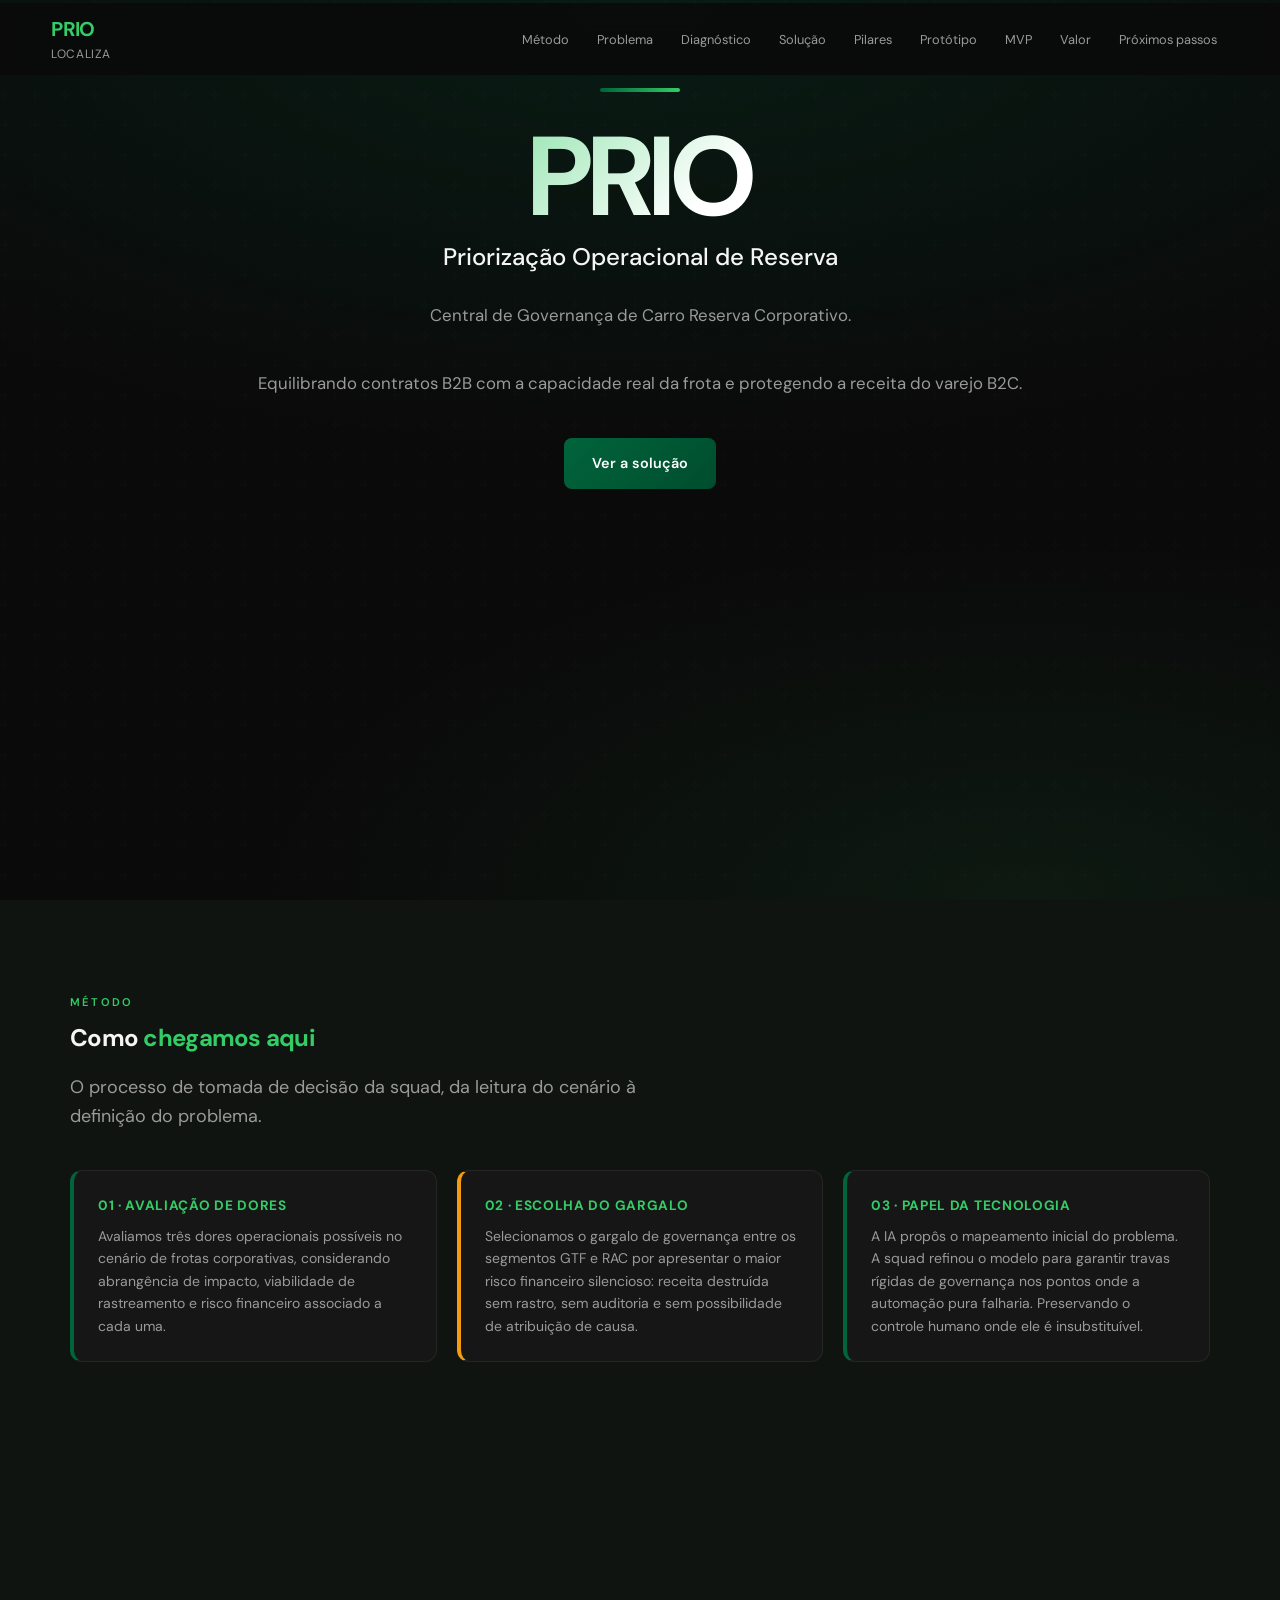
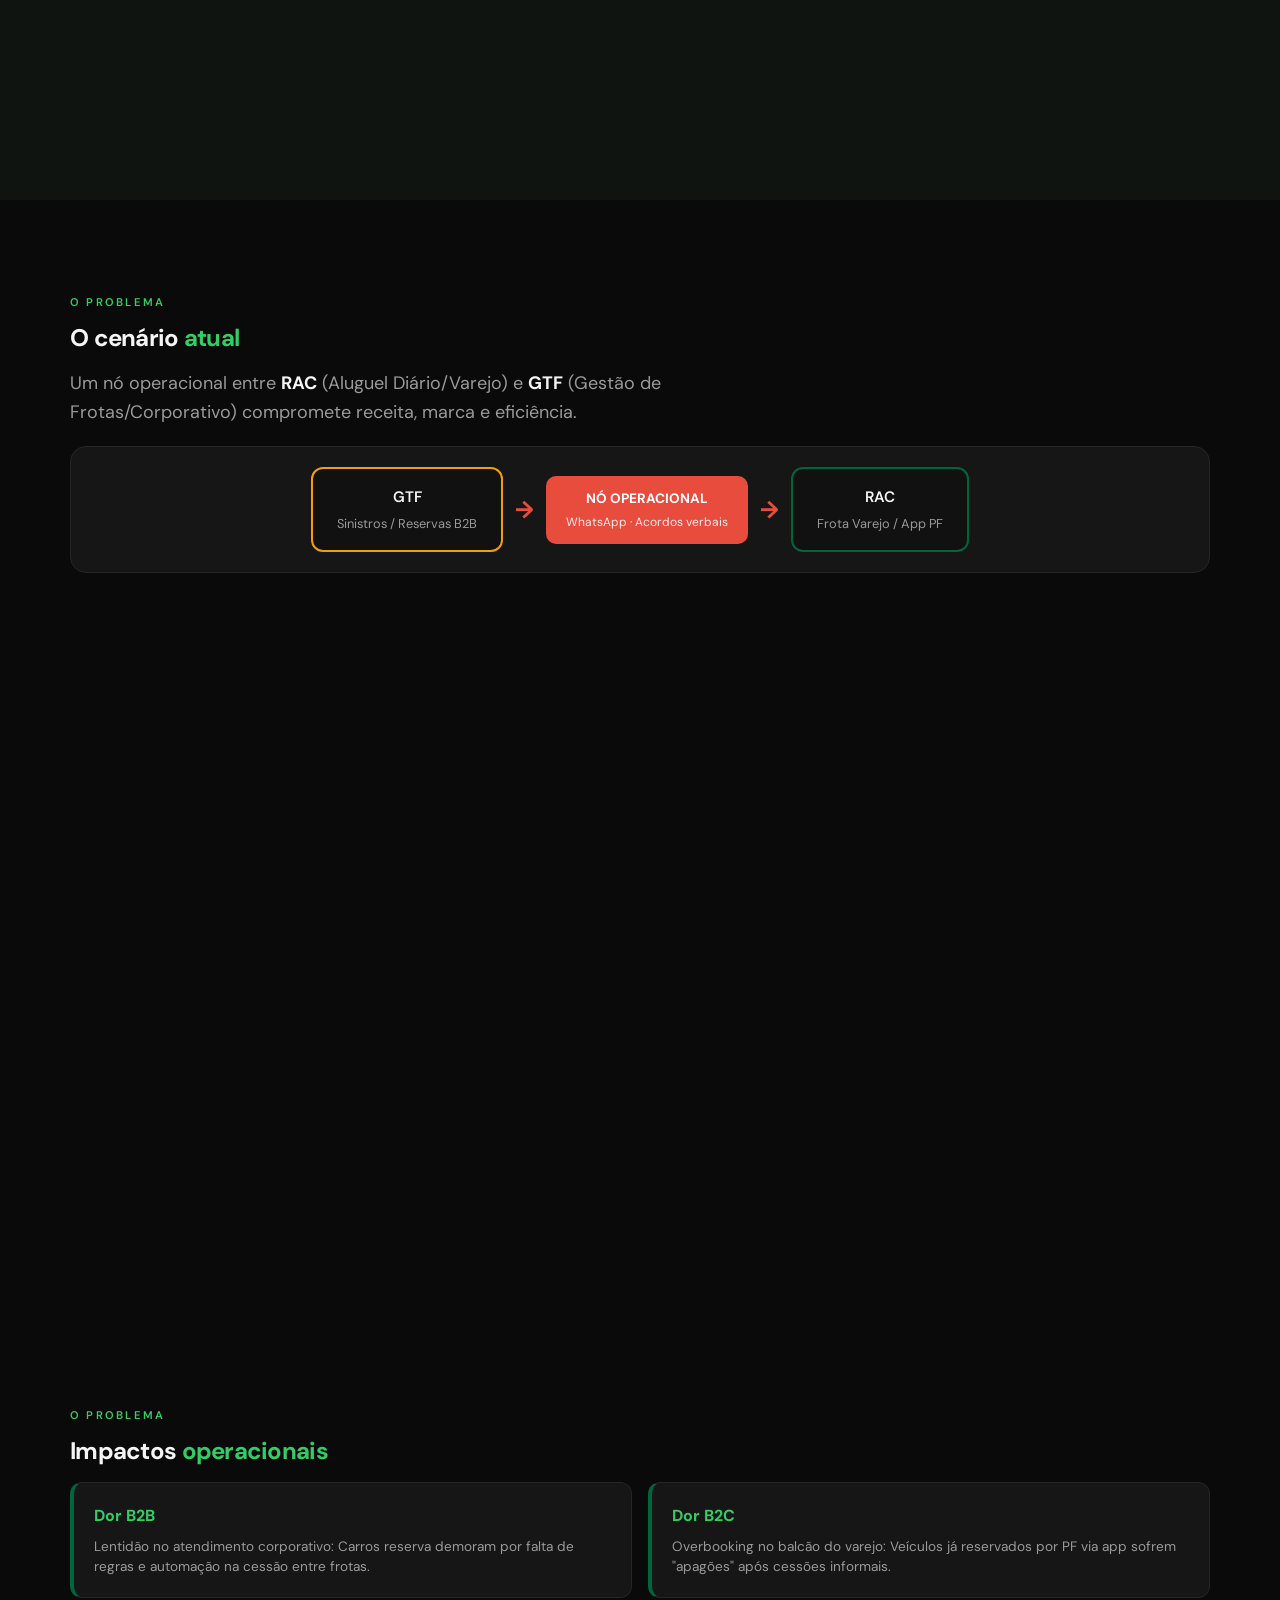
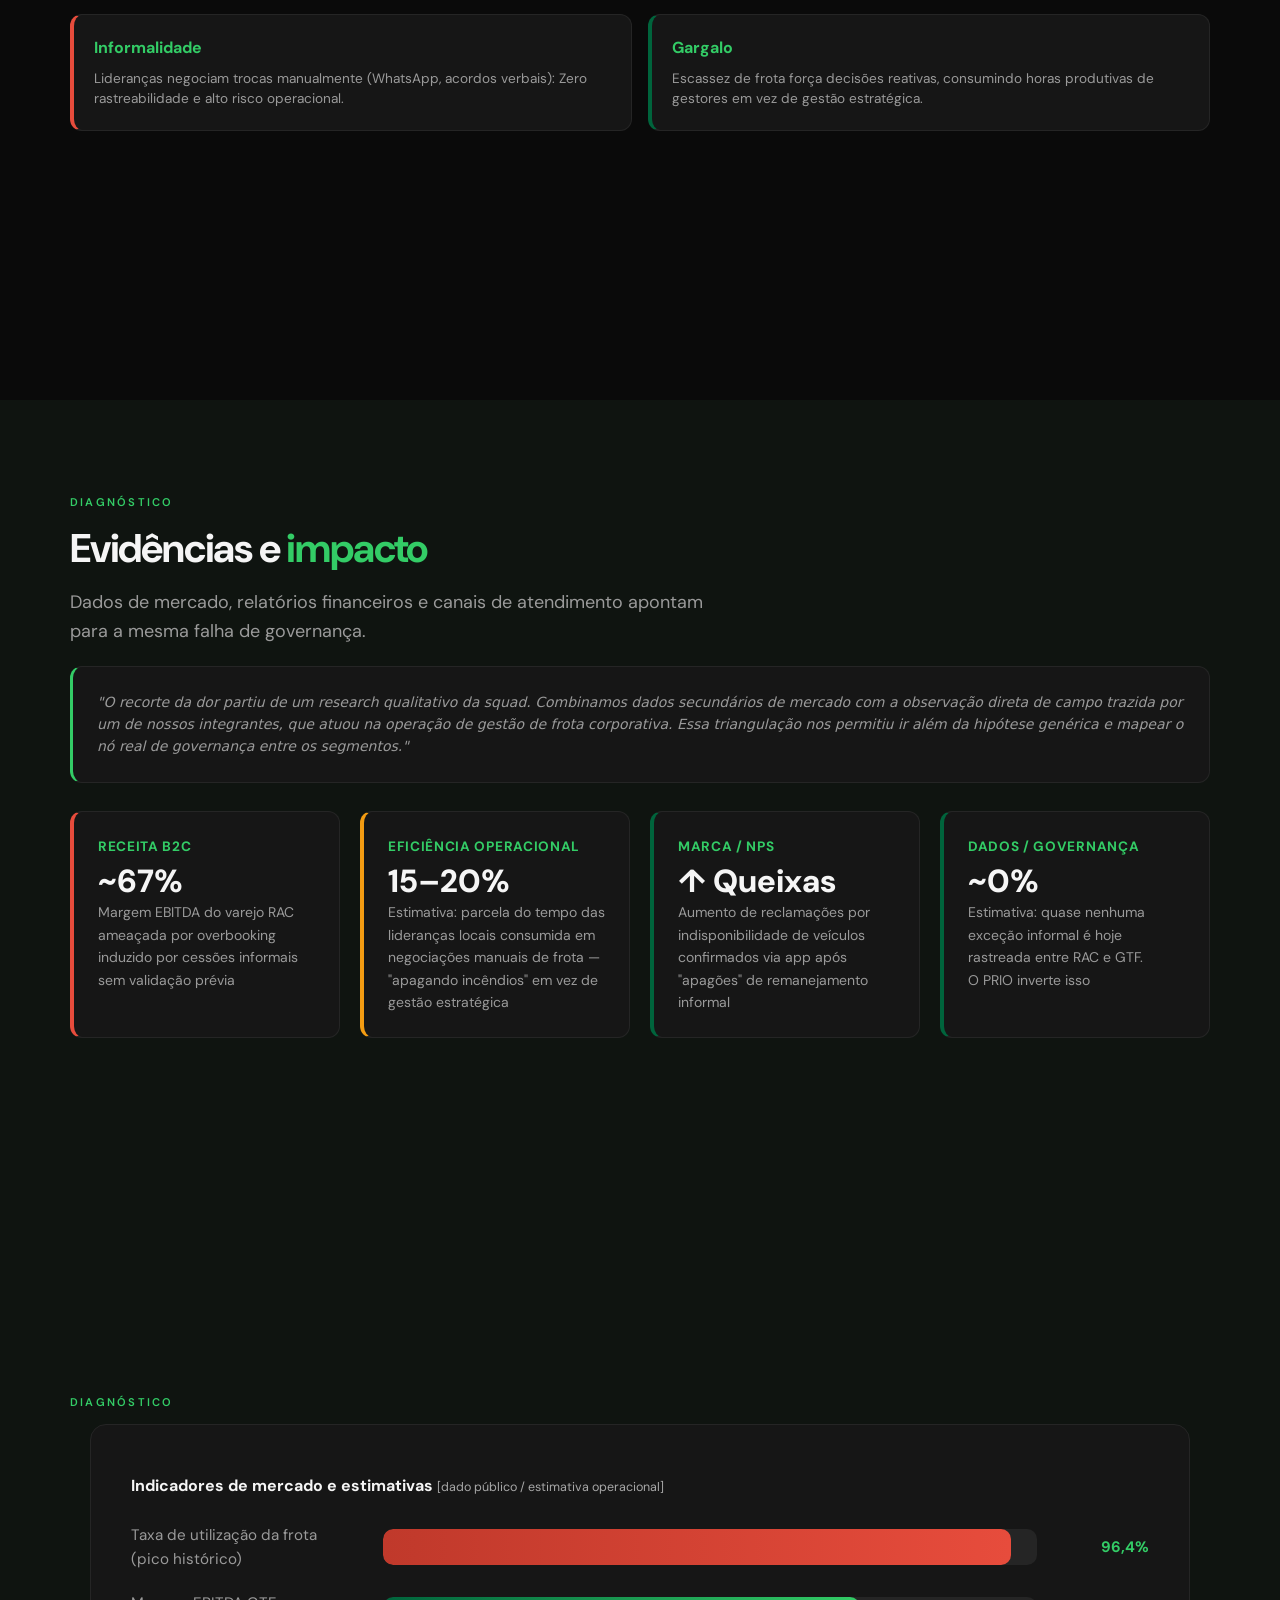
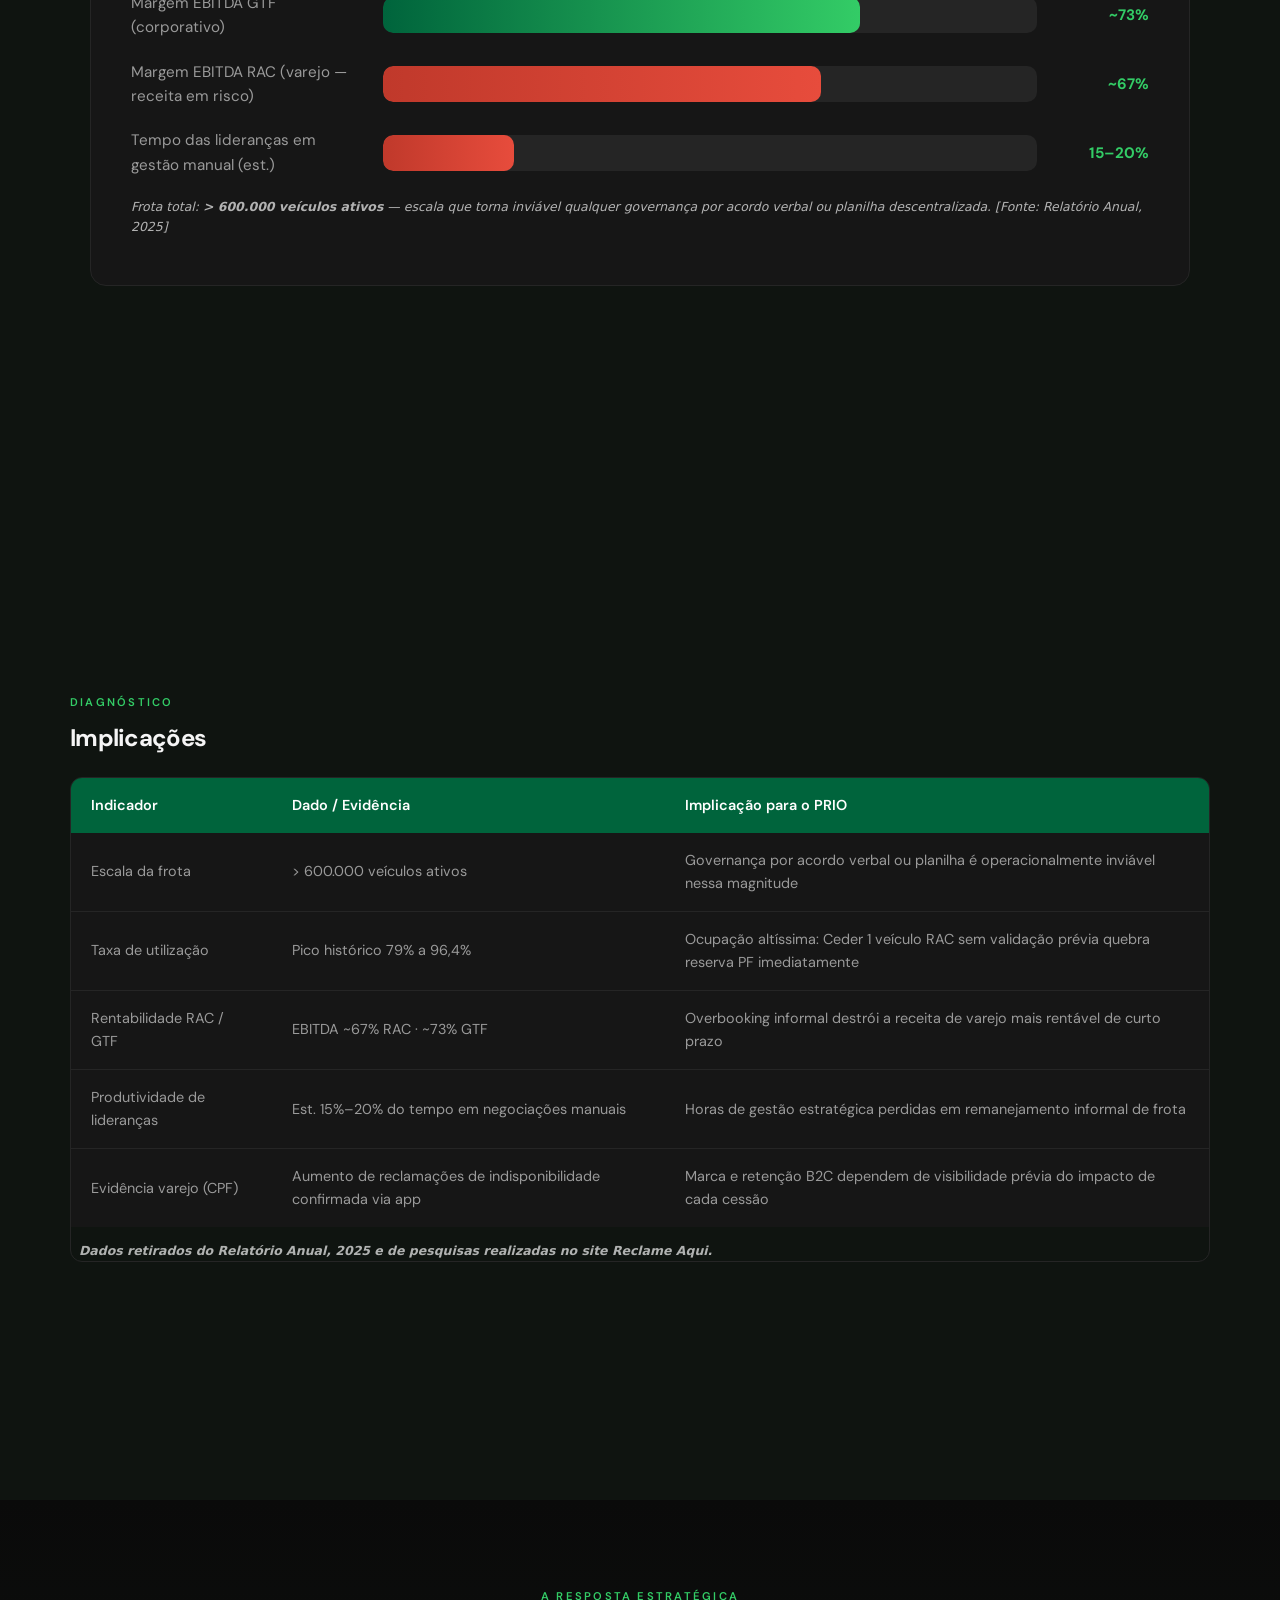
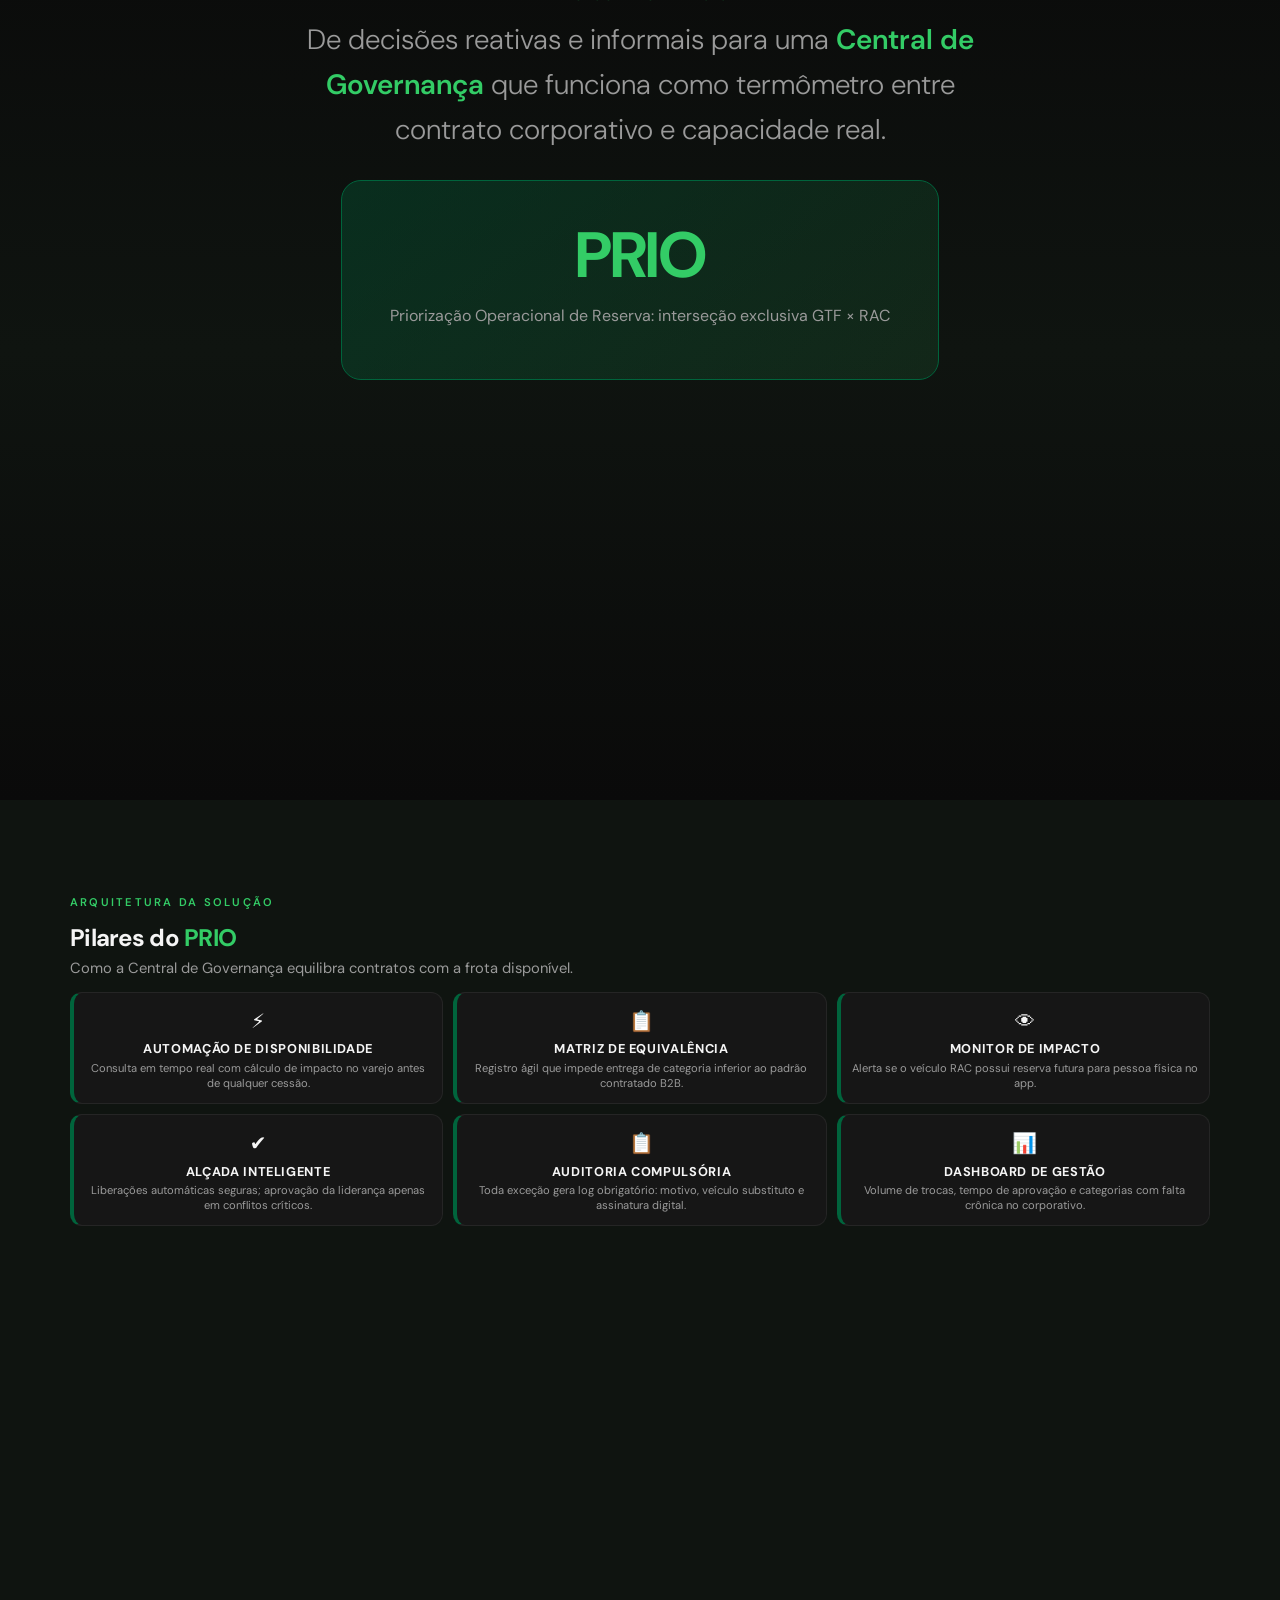
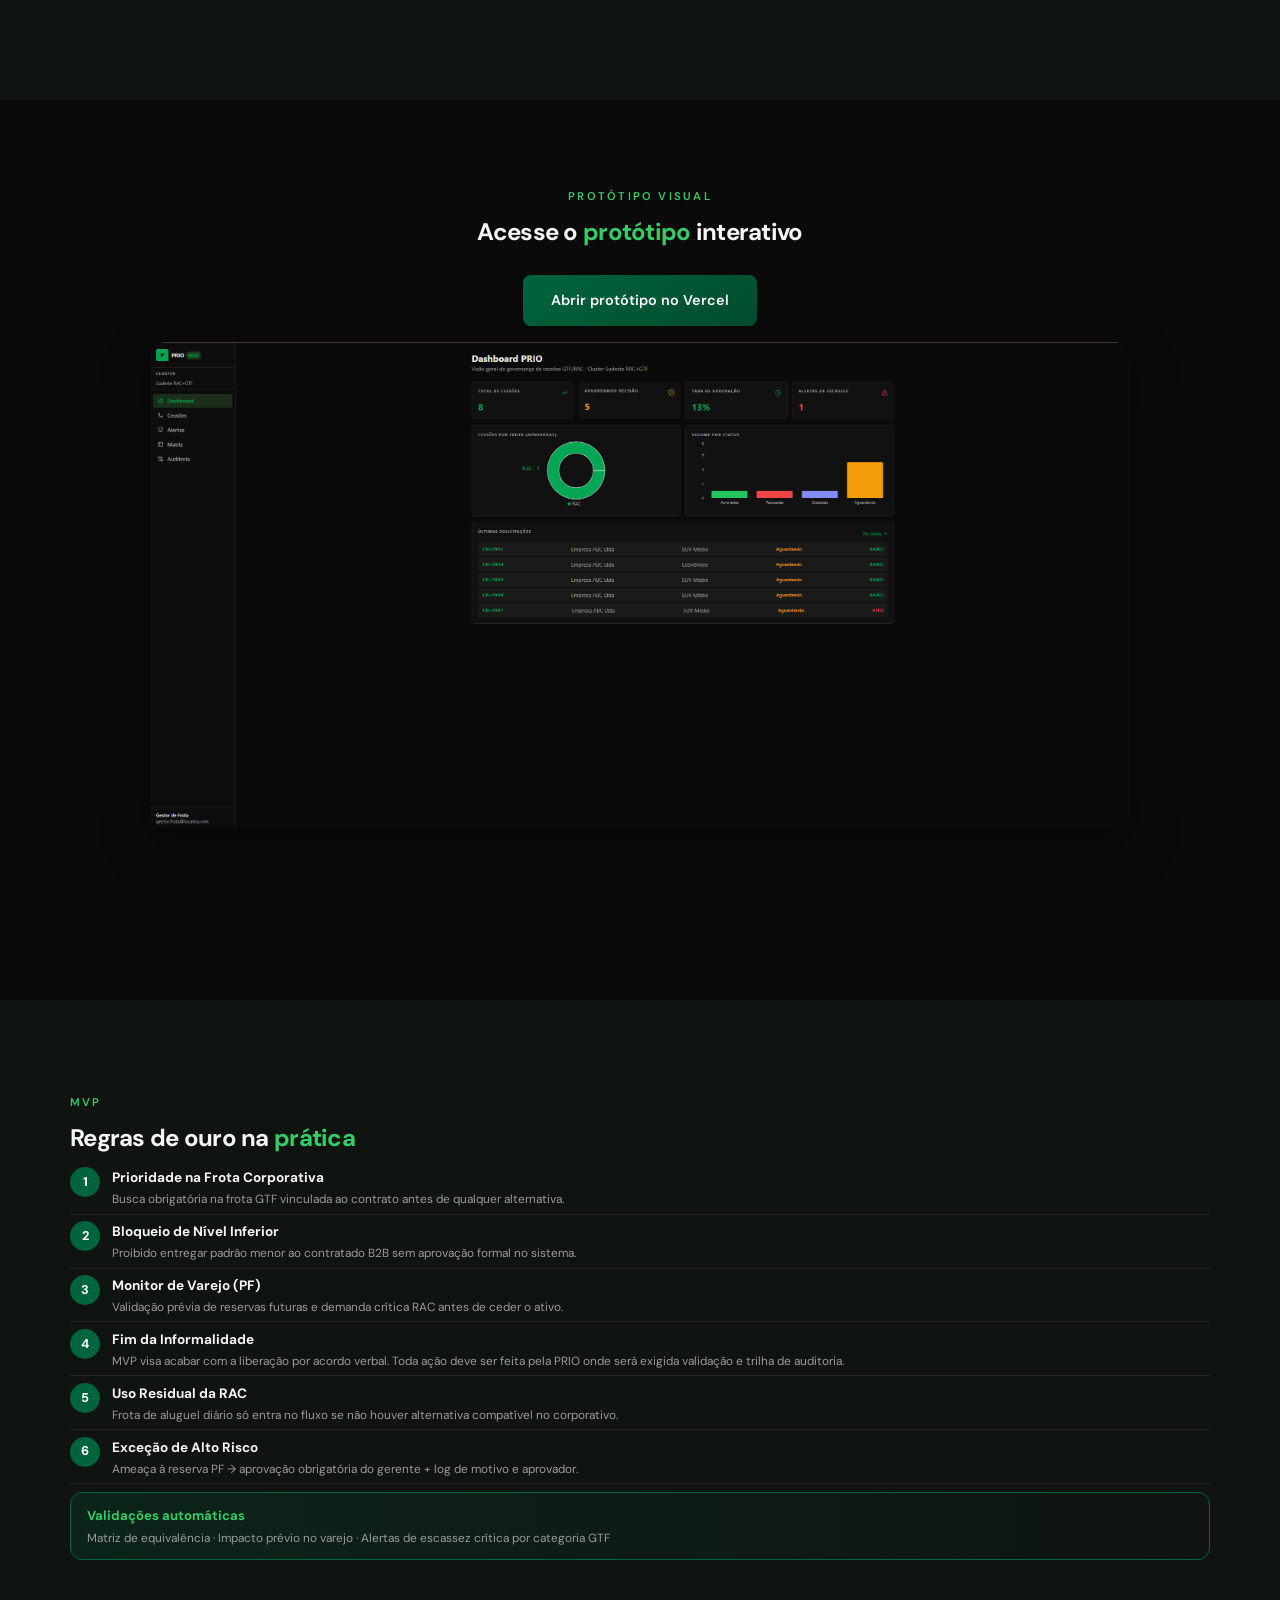
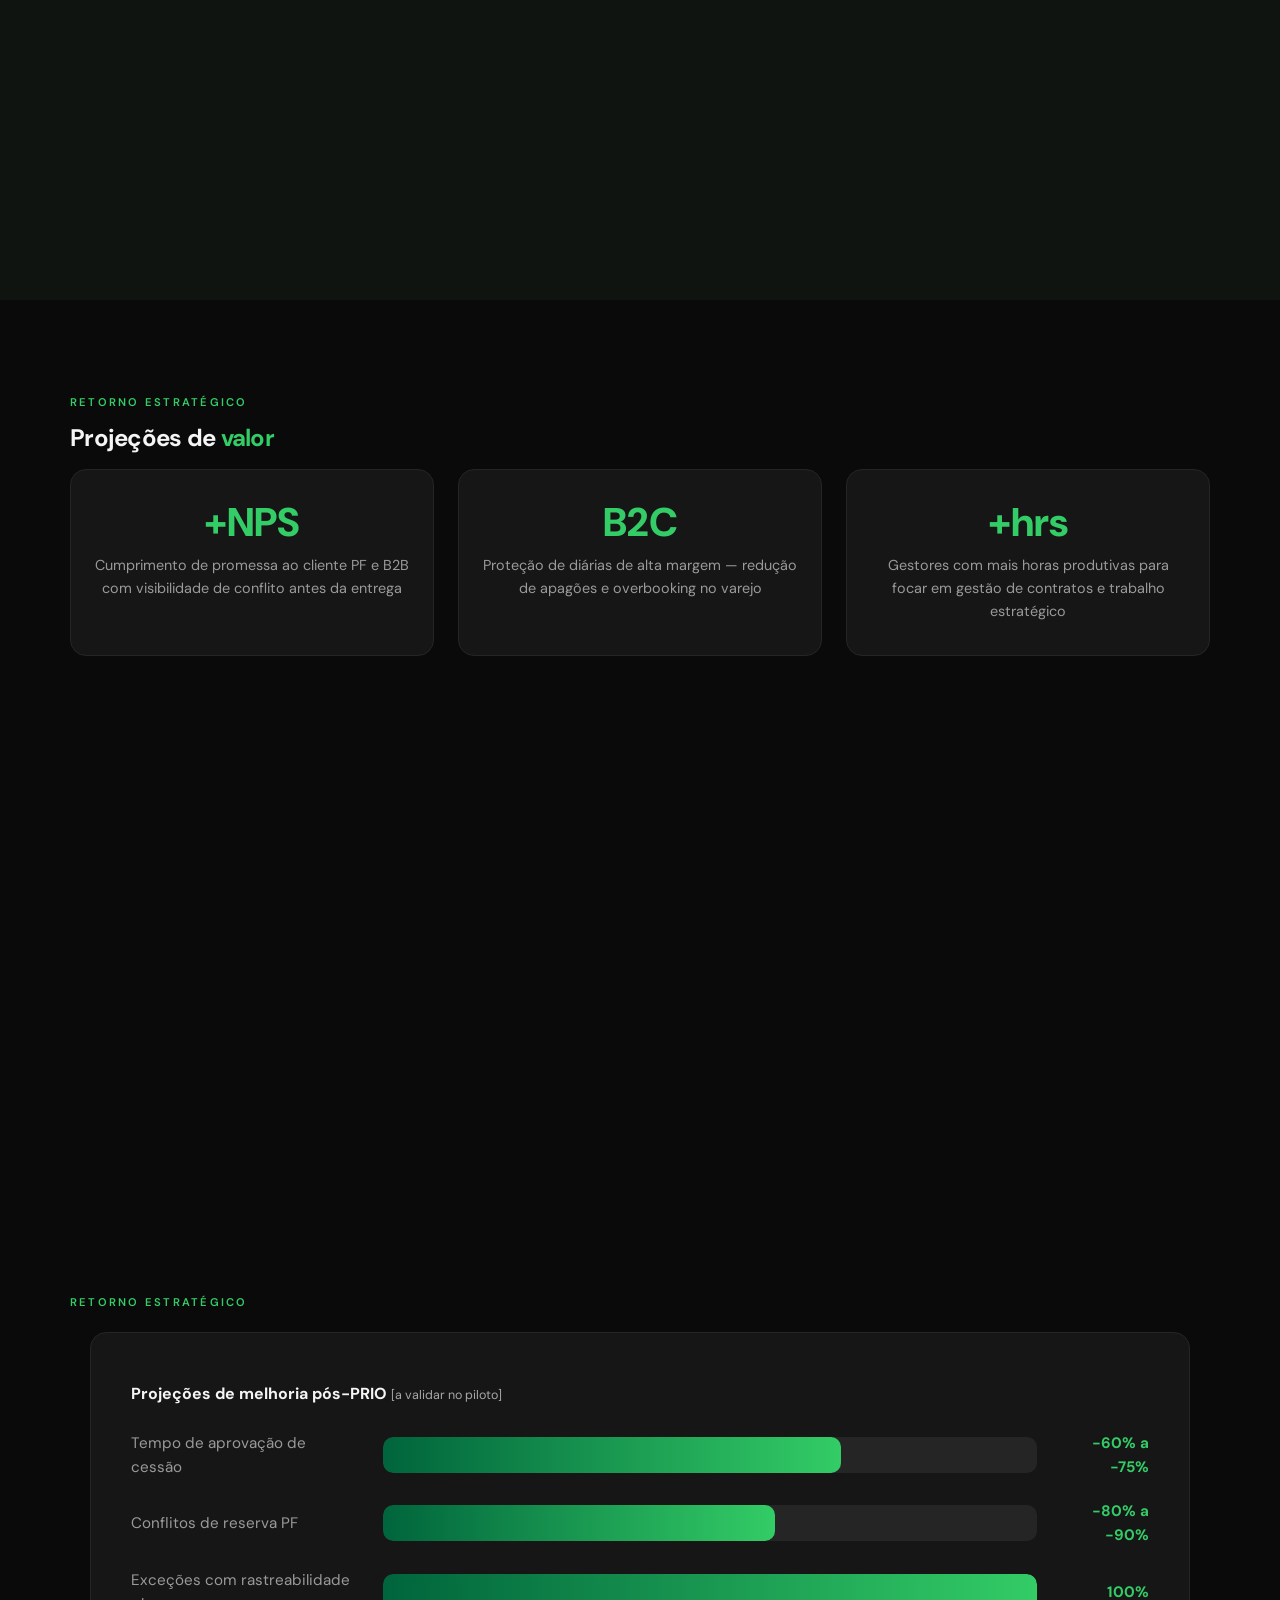
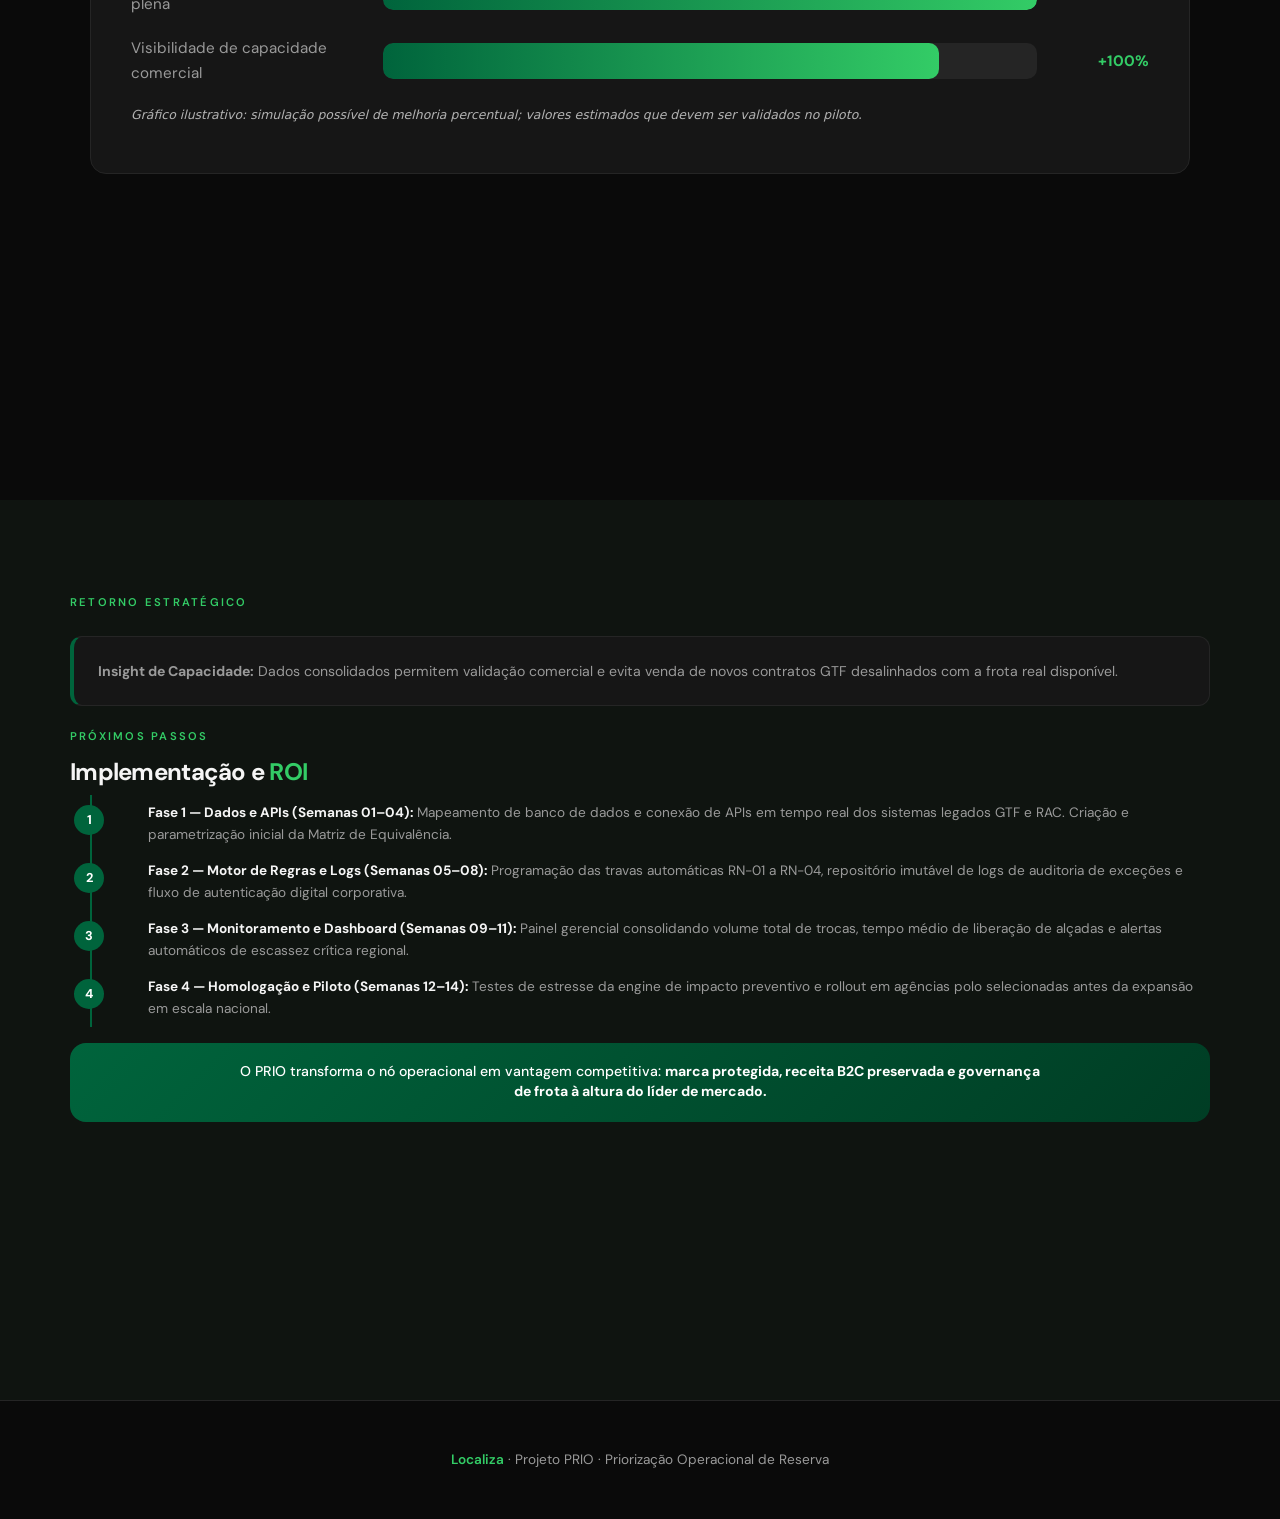
==== commit 58bdb20b: "Ajustando erros" ====
--- a/index.html
+++ b/index.html
@@ -48,7 +48,10 @@
         <h1>PRIO</h1>
         <p class="subtitle">Priorização Operacional de Reserva</p>
         <p class="tagline">
-          Central de Governança de Carro Reserva Corporativo — equilibrando contratos B2B com a capacidade real da frota e protegendo a receita do varejo.
+          Central de Governança de Carro Reserva Corporativo.
+        </p>
+        <p class="tagline">
+          Equilibrando contratos B2B com a capacidade real da frota e protegendo a receita do varejo B2C.
         </p>
         <div class="hero-cta">
           <a href="#solucao" class="btn btn-primary">Ver a solução</a>
@@ -61,7 +64,7 @@
       <div class="container">
         <span class="section-label reveal">Método</span>
         <h2 class="reveal deck-title-sm">Como <span class="accent">chegamos aqui</span></h2>
-        <p class="lead reveal">O processo de tomada de decisão da squad — da leitura do cenário à definição do problema.</p>
+        <p class="lead reveal">O processo de tomada de decisão da squad, da leitura do cenário à definição do problema.</p>
 
         <div class="card-grid" style="margin-top: 1.5rem;">
           <div class="card reveal">
@@ -74,7 +77,7 @@
           </div>
           <div class="card reveal reveal-delay-2">
             <h4>03 · Papel da tecnologia</h4>
-            <p>A IA propôs o mapeamento inicial do problema. A squad refinou o modelo para garantir travas rígidas de governança nos pontos onde a automação pura falharia — preservando o controle humano onde ele é insubstituível.</p>
+            <p>A IA propôs o mapeamento inicial do problema. A squad refinou o modelo para garantir travas rígidas de governança nos pontos onde a automação pura falharia. Preservando o controle humano onde ele é insubstituível.</p>
           </div>
         </div>
       </div>
@@ -108,15 +111,15 @@
           <div class="pain-grid">
             <article class="pain-card reveal reveal-delay-1">
               <h3>Dor B2B</h3>
-              <p>Lentidão no atendimento corporativo — carros reserva demoram por falta de regras e automação na cessão entre frotas.</p>
+              <p>Lentidão no atendimento corporativo: Carros reserva demoram por falta de regras e automação na cessão entre frotas.</p>
             </article>
             <article class="pain-card reveal reveal-delay-2">
               <h3>Dor B2C</h3>
-              <p>Overbooking no balcão do varejo — veículos já reservados por PF via app sofrem "apagões" após cessões informais.</p>
+              <p>Overbooking no balcão do varejo: Veículos já reservados por PF via app sofrem "apagões" após cessões informais.</p>
             </article>
             <article class="pain-card danger reveal reveal-delay-3">
               <h3>Informalidade</h3>
-              <p>Lideranças negociam trocas manualmente (WhatsApp, acordos verbais) — zero rastreabilidade e alto risco operacional.</p>
+              <p>Lideranças negociam trocas manualmente (WhatsApp, acordos verbais): Zero rastreabilidade e alto risco operacional.</p>
             </article>
             <article class="pain-card reveal reveal-delay-4">
               <h3>Gargalo</h3>
@@ -158,7 +161,7 @@
             <div class="card">
               <h4>Dados / Governança</h4>
               <div class="metric">~0%</div>
-              <p>Estimativa: quase nenhuma exceção informal é hoje rastreada entre RAC e GTF — o PRIO inverte isso</p>
+              <p>Estimativa: quase nenhuma exceção informal é hoje rastreada entre RAC e GTF.<br> O PRIO inverte isso</p>
             </div>
           </div>
         </div>
@@ -189,7 +192,7 @@
               <div class="chart-bar-wrap"><div class="chart-bar danger"></div></div>
               <span class="chart-value">15–20%</span>
             </div>
-            <p style="margin-top:0.85rem;font-size:0.78rem;opacity:0.7;font-style:italic;">Frota total: <strong>&gt; 600.000 veículos ativos</strong> — escala que torna inviável qualquer governança por acordo verbal ou planilha descentralizada. [Fonte: Relatório Anual, Ano Y]</p>
+            <p style="margin-top:0.85rem;font-size:0.78rem;opacity:0.7;font-style:italic;">Frota total: <strong>&gt; 600.000 veículos ativos</strong> — escala que torna inviável qualquer governança por acordo verbal ou planilha descentralizada. [Fonte: Relatório Anual, 2025]</p>
           </div>
         </div>
       </div>
@@ -197,7 +200,7 @@
       <div class="deck-snap" id="diagnostico-fontes" data-deck-title="Fontes" data-nav-section="diagnostico">
         <div class="container">
           <span class="section-label reveal">Diagnóstico</span>
-          <h2 class="reveal" style="font-size: 1.5rem; margin-bottom: 1.5rem;">Fontes e <span class="accent">implicações</span></h2>
+          <h2 class="reveal" style="font-size: 1.5rem; margin-bottom: 1.5rem;">Implicações</h2>
           <div class="table-wrap reveal" style="margin-top: 0;">
             <table class="data-table">
               <thead>
@@ -205,7 +208,6 @@
                   <th>Indicador</th>
                   <th>Dado / Evidência</th>
                   <th>Implicação para o PRIO</th>
-                  <th>Fonte</th>
                 </tr>
               </thead>
               <tbody>
@@ -213,34 +215,30 @@
                   <td>Escala da frota</td>
                   <td>&gt; 600.000 veículos ativos</td>
                   <td>Governança por acordo verbal ou planilha é operacionalmente inviável nessa magnitude</td>
-                  <td>[Fonte: Relatório Anual, Ano Y]</td>
                 </tr>
                 <tr>
                   <td>Taxa de utilização</td>
                   <td>Pico histórico 79% a 96,4%</td>
-                  <td>Ocupação altíssima — ceder 1 veículo RAC sem validação prévia quebra reserva PF imediatamente</td>
-                  <td>[Fonte: Relatório Anual, Ano Y]</td>
+                  <td>Ocupação altíssima: Ceder 1 veículo RAC sem validação prévia quebra reserva PF imediatamente</td>
                 </tr>
                 <tr>
                   <td>Rentabilidade RAC / GTF</td>
                   <td>EBITDA ~67% RAC · ~73% GTF</td>
                   <td>Overbooking informal destrói a receita de varejo mais rentável de curto prazo</td>
-                  <td>[Fonte: Relatório Financeiro, Ano Y]</td>
                 </tr>
                 <tr>
                   <td>Produtividade de lideranças</td>
                   <td>Est. 15%–20% do tempo em negociações manuais</td>
                   <td>Horas de gestão estratégica perdidas em remanejamento informal de frota</td>
-                  <td>Estimativa operacional</td>
                 </tr>
                 <tr>
                   <td>Evidência varejo (CPF)</td>
                   <td>Aumento de reclamações de indisponibilidade confirmada via app</td>
                   <td>Marca e retenção B2C dependem de visibilidade prévia do impacto de cada cessão</td>
-                  <td style="color:var(--warning);">[Inserir print real do Reclame Aqui / Fonte: período]</td>
                 </tr>
               </tbody>
             </table>
+            <p style="margin-top:0.85rem;font-size:0.78rem;opacity:0.7;font-style:italic;margin-left:0.5rem;"><strong>Dados retirados do Relatório Anual, 2025 e de pesquisas realizadas no site Reclame Aqui.</strong></p>
           </div>
         </div>
       </div>
@@ -254,7 +252,7 @@
       </p>
       <div class="highlight-box reveal reveal-delay-1">
         <h2>PRIO</h2>
-        <p>Priorização Operacional de Reserva — interseção exclusiva GTF × RAC</p>
+        <p>Priorização Operacional de Reserva: interseção exclusiva GTF × RAC</p>
       </div>
     </section>
 
@@ -300,216 +298,16 @@
       </div>
     </section>
 
-    <!-- PROTÓTIPO VISUAL (2 momentos sequenciais) -->
-    <section class="deck-multi" id="prototipo">
-
-      <!-- MOMENTO 1: Caminho Feliz — GTF resolve, RAC não acionada -->
-      <div class="deck-snap" id="prototipo-feliz" data-deck-title="Protótipo — Caminho Feliz" data-nav-section="prototipo">
-        <div class="container proto-wrap">
-          <span class="section-label reveal">Protótipo Visual · Momento 1 de 2</span>
-          <h2 class="reveal deck-title-sm">Caminho <span class="accent">feliz</span> — GTF resolve</h2>
-          <p class="lead reveal proto-lead">Fluxo normal: veículo encontrado na frota corporativa — RAC preservada integralmente.</p>
-
-          <div class="proto-scale-wrap reveal reveal-delay-1">
-          <div class="proto-app" role="img" aria-label="Protótipo PRIO — Momento 1: GTF resolve sem acionar RAC">
-            <div class="proto-chrome">
-              <span class="proto-dot"></span>
-              <span class="proto-dot"></span>
-              <span class="proto-dot"></span>
-              <span class="proto-url">app.prio.io/cessoes/CR-2846</span>
-            </div>
-            <div class="proto-topbar">
-              <div class="proto-brand">PRIO <span>MVP</span></div>
-              <span class="proto-cluster">Cluster · Sudeste RAC+GTF</span>
-              <div class="proto-user">
-                <span class="proto-avatar">GF</span>
-                Gestor de Frota
-              </div>
-            </div>
-            <div class="proto-layout">
-              <nav class="proto-sidebar" aria-hidden="true">
-                <div class="proto-nav-item">Dashboard</div>
-                <div class="proto-nav-item active">Cessões</div>
-                <div class="proto-nav-item">Frota GTF</div>
-                <div class="proto-nav-item">Impacto RAC</div>
-                <div class="proto-nav-item">Auditoria</div>
-                <div class="proto-nav-item">Relatórios</div>
-              </nav>
-              <div class="proto-main">
-                <p class="proto-breadcrumb">Cessões / <strong>Solicitação CR-2846</strong></p>
-                <div class="proto-request-head">
-                  <div>
-                    <h3>Cessão — Carro reserva corporativo</h3>
-                    <p>Contrato #8820 · Cliente B2B · Sinistro em análise</p>
-                  </div>
-                  <span class="proto-status proto-status-ok">Resolvido automaticamente</span>
-                </div>
-
-                <div class="proto-stats">
-                  <div class="proto-stat">
-                    <label>Frota GTF vinculada</label>
-                    <strong class="ok">3 disponíveis</strong>
-                  </div>
-                  <div class="proto-stat">
-                    <label>Equivalência B2B</label>
-                    <strong class="ok">SUV médio ✔</strong>
-                  </div>
-                  <div class="proto-stat">
-                    <label>Impacto RAC (PF)</label>
-                    <strong class="ok">Não acionada</strong>
-                  </div>
-                </div>
-
-                <div class="proto-grid">
-                  <div class="proto-panel">
-                    <h4>Dados da solicitação</h4>
-                    <div class="proto-field"><span>Categoria contratada</span><span>SUV Médio</span></div>
-                    <div class="proto-field"><span>Prazo necessário</span><span>5 dias</span></div>
-                    <div class="proto-field"><span>Agência origem</span><span>Congonhas — SP</span></div>
-                    <div class="proto-field"><span>Solicitante</span><span>Operação GTF</span></div>
-                    <div class="proto-rules">
-                      <span class="proto-tag pass">RN-01 · GTF prioritária ✔</span>
-                      <span class="proto-tag pass">RN-02 · Sem downgrade ✔</span>
-                      <span class="proto-tag pass">RN-04 · Sem WhatsApp ✔</span>
-                    </div>
-                  </div>
-                  <div class="proto-panel">
-                    <h4>Veículo atribuído · Frota GTF</h4>
-                    <div class="proto-vehicle">
-                      <div class="proto-vehicle-icon">🚗</div>
-                      <div>
-                        <strong>Corolla Cross · Placa DEF-2E34</strong>
-                        <small>Categoria equivalente · Frota Corporativa própria</small>
-                      </div>
-                    </div>
-                    <div class="proto-impact safe">
-                      ✔ RN-05 · Frota RAC preservada integralmente — varejo não impactado
-                    </div>
-                    <div class="proto-impact safe">
-                      ✔ RN-03 · Log de auditoria gerado automaticamente · contrato #8820
-                    </div>
-                  </div>
-                </div>
-
-                <div class="proto-footer">
-                  <span class="proto-footer-note">SLA estimado: 2 min · RAC: não acionada · Última atualização: tempo real</span>
-                  <div class="proto-actions">
-                    <button type="button" class="proto-btn proto-btn-ghost">Recusar</button>
-                    <button type="button" class="proto-btn proto-btn-primary">Confirmar cessão GTF</button>
-                  </div>
-                </div>
-              </div>
-            </div>
-          </div>
-          </div>
-          <p class="proto-caption reveal">Momento 1 — Caminho feliz: GTF resolve sem acionar RAC · Ilustração conceitual · não representa sistema em produção</p>
-        </div>
-      </div>
-
-      <!-- MOMENTO 2: Exceção Governada — GTF esgotada, RAC com aprovação formal -->
-      <div class="deck-snap" id="prototipo-excecao" data-deck-title="Protótipo — Exceção Governada" data-nav-section="prototipo">
-        <div class="container proto-wrap">
-          <span class="section-label reveal">Protótipo Visual · Momento 2 de 2</span>
-          <h2 class="reveal deck-title-sm">Exceção <span class="accent">governada</span> — RAC com aprovação</h2>
-          <p class="lead reveal proto-lead">Fluxo de exceção: GTF esgotada — PRIO calcula impacto e exige aprovação formal antes de acionar a RAC.</p>
-
-          <div class="proto-scale-wrap reveal reveal-delay-1">
-          <div class="proto-app" role="img" aria-label="Protótipo PRIO — Momento 2: exceção RAC com aprovação obrigatória">
-            <div class="proto-chrome">
-              <span class="proto-dot"></span>
-              <span class="proto-dot"></span>
-              <span class="proto-dot"></span>
-              <span class="proto-url">app.prio.io/cessoes/CR-2847</span>
-            </div>
-            <div class="proto-topbar">
-              <div class="proto-brand">PRIO <span>MVP</span></div>
-              <span class="proto-cluster">Cluster · Sudeste RAC+GTF</span>
-              <div class="proto-user">
-                <span class="proto-avatar">GF</span>
-                Gestor de Frota
-              </div>
-            </div>
-            <div class="proto-layout">
-              <nav class="proto-sidebar" aria-hidden="true">
-                <div class="proto-nav-item">Dashboard</div>
-                <div class="proto-nav-item active">Cessões</div>
-                <div class="proto-nav-item">Frota GTF</div>
-                <div class="proto-nav-item">Impacto RAC</div>
-                <div class="proto-nav-item">Auditoria</div>
-                <div class="proto-nav-item">Relatórios</div>
-              </nav>
-              <div class="proto-main">
-                <p class="proto-breadcrumb">Cessões / <strong>Solicitação CR-2847</strong></p>
-                <div class="proto-request-head">
-                  <div>
-                    <h3>Cessão — Carro reserva corporativo</h3>
-                    <p>Contrato #8821 · Cliente B2B · Sinistro em análise</p>
-                  </div>
-                  <span class="proto-status pending">Aprovação obrigatória</span>
-                </div>
-
-                <div class="proto-stats">
-                  <div class="proto-stat">
-                    <label>Frota GTF vinculada</label>
-                    <strong class="proto-stat-danger">0 disponíveis</strong>
-                  </div>
-                  <div class="proto-stat">
-                    <label>Equivalência B2B</label>
-                    <strong class="ok">SUV médio ✔</strong>
-                  </div>
-                  <div class="proto-stat">
-                    <label>Impacto RAC (PF)</label>
-                    <strong class="warn">1 reserva futura</strong>
-                  </div>
-                </div>
-
-                <div class="proto-grid">
-                  <div class="proto-panel">
-                    <h4>Dados da solicitação</h4>
-                    <div class="proto-field"><span>Categoria contratada</span><span>SUV Médio</span></div>
-                    <div class="proto-field"><span>Prazo necessário</span><span>5 dias</span></div>
-                    <div class="proto-field"><span>Agência origem</span><span>Congonhas — SP</span></div>
-                    <div class="proto-field"><span>Solicitante</span><span>Operação GTF</span></div>
-                    <div class="proto-rules">
-                      <span class="proto-tag pass">RN-01 · GTF verificada</span>
-                      <span class="proto-tag pass">RN-02 · Sem downgrade</span>
-                      <span class="proto-tag">RN-05 · RAC residual acionada</span>
-                    </div>
-                  </div>
-                  <div class="proto-panel">
-                    <h4>Veículo sugerido · RAC (Exceção RN-05)</h4>
-                    <div class="proto-vehicle">
-                      <div class="proto-vehicle-icon">🚗</div>
-                      <div>
-                        <strong>HB20 · Placa ABC-1D23</strong>
-                        <small>Categoria equivalente · Agência Congonhas</small>
-                      </div>
-                    </div>
-                    <div class="proto-impact risk">
-                      ⚠ RN-06 · Reserva PF em 18/06 — aprovação do gerente obrigatória antes da liberação
-                    </div>
-                    <div class="proto-impact safe">
-                      ✔ RN-03 · Log criptográfico: motivo, aprovador, veículo substituto e contrato mãe
-                    </div>
-                  </div>
-                </div>
-
-                <div class="proto-footer">
-                  <span class="proto-footer-note">SLA inclui aprovação gerencial · Última atualização: tempo real</span>
-                  <div class="proto-actions">
-                    <button type="button" class="proto-btn proto-btn-ghost">Recusar</button>
-                    <button type="button" class="proto-btn proto-btn-warn">Escalar gerente</button>
-                    <button type="button" class="proto-btn proto-btn-primary">Aprovar cessão</button>
-                  </div>
-                </div>
-              </div>
-            </div>
-          </div>
-          </div>
-          <p class="proto-caption reveal">Momento 2 — Exceção governada: GTF esgotada, RAC com aprovação formal (RN-06) · Ilustração conceitual · não representa sistema em produção</p>
-        </div>
-      </div>
-
+    <!-- PROTÓTIPO VISUAL -->
+    <section class="deck-page" id="prototipo" data-deck-title="Protótipo" data-nav-section="prototipo">
+      <div class="container" style="display: flex; min-height: 100%; align-items: center; justify-content: center; text-align: center; flex-direction: column;">
+        <span class="section-label reveal visible">Protótipo Visual</span>
+        <h2 class="reveal visible deck-title-sm">Acesse o <span class="accent">protótipo</span> interativo</h2>
+        <a href="https://prio-prototipado-sistema.vercel.app/" target="_blank" rel="noopener noreferrer" class="btn btn-primary reveal" style="display: inline-flex; align-items: center; justify-content: center; gap: 0.5rem; text-decoration: none; margin-top: 0.5rem; margin-left: auto; margin-right: auto;">
+          Abrir protótipo no Vercel
+        </a>
+        <img src="img/prototipo.png" alt="Base visual do protótipo PRIO" class="reveal" style="display: block; width: min(100%, 980px); height: auto; margin: 1rem auto 0; border-radius: 16px; box-shadow: 0 18px 48px rgba(0, 0, 0, 0.35);" />
+      </div>
     </section>
 
     <!-- MVP (6 regras + validações em uma tela) -->
@@ -543,7 +341,7 @@
           <span class="rule-num">4</span>
           <div class="rule-content">
             <h4>Fim da Informalidade</h4>
-            <p>MVP bloqueia liberação por acordo verbal — toda ação exige validação e trilha de auditoria.</p>
+            <p>MVP visa acabar com a liberação por acordo verbal. Toda ação deve ser feita pela PRIO onde será exigida validação e trilha de auditoria.</p>
           </div>
         </div>
         <div class="rule-item reveal reveal-delay-4">
@@ -584,8 +382,8 @@
               <p class="kpi-desc">Proteção de diárias de alta margem — redução de apagões e overbooking no varejo</p>
             </div>
             <div class="kpi-box reveal reveal-delay-2">
-              <div class="kpi-value">−hrs</div>
-              <p class="kpi-desc">Gestores liberados de negociações informais para gestão de contrato e capacidade</p>
+              <div class="kpi-value">+hrs</div>
+              <p class="kpi-desc">Gestores com mais horas produtivas para focar em gestão de contratos e trabalho estratégico</p>
             </div>
           </div>
         </div>
@@ -599,24 +397,24 @@
             <div class="chart-row" data-width="70">
               <span class="chart-label">Tempo de aprovação de cessão</span>
               <div class="chart-bar-wrap"><div class="chart-bar"></div></div>
-              <span class="chart-value">−? % <sup style="font-size:0.6em;opacity:0.7;">¹</sup></span>
+              <span class="chart-value">−60% a −75%</span>
             </div>
             <div class="chart-row" data-width="60">
               <span class="chart-label">Conflitos de reserva PF</span>
               <div class="chart-bar-wrap"><div class="chart-bar"></div></div>
-              <span class="chart-value">−? % <sup style="font-size:0.6em;opacity:0.7;">¹</sup></span>
+              <span class="chart-value">−80% a −90%</span>
             </div>
             <div class="chart-row" data-width="100">
               <span class="chart-label">Exceções com rastreabilidade plena</span>
               <div class="chart-bar-wrap"><div class="chart-bar"></div></div>
-              <span class="chart-value">100% <sup style="font-size:0.6em;opacity:0.7;">²</sup></span>
+              <span class="chart-value">100%</span>
             </div>
             <div class="chart-row" data-width="85">
               <span class="chart-label">Visibilidade de capacidade comercial</span>
               <div class="chart-bar-wrap"><div class="chart-bar"></div></div>
-              <span class="chart-value">+? % <sup style="font-size:0.6em;opacity:0.7;">¹</sup></span>
-            </div>
-            <p style="margin-top:0.85rem;font-size:0.78rem;opacity:0.7;font-style:italic;">¹ Hipótese a validar no piloto &nbsp;·&nbsp; ² Garantia de design: toda exceção gera log obrigatório por RN-03</p>
+              <span class="chart-value">+100%</span>
+            </div>
+            <p class="chart-footnote">Gráfico ilustrativo: simulação possível de melhoria percentual; valores estimados que devem ser validados no piloto.</p>
           </div>
         </div>
       </div>
@@ -628,7 +426,7 @@
       <div class="container deck-fechamento">
         <span class="section-label reveal">Retorno Estratégico</span>
         <div class="card reveal fechamento-insight">
-          <p><strong>Insight de Capacidade:</strong> Dados consolidados permitem validação comercial — evitar venda de novos contratos GTF desalinhados com a frota real disponível.</p>
+          <p><strong>Insight de Capacidade:</strong> Dados consolidados permitem validação comercial e evita venda de novos contratos GTF desalinhados com a frota real disponível.</p>
         </div>
 
         <span class="section-label reveal">Próximos Passos</span>
--- a/css/prio-style.css
+++ b/css/prio-style.css
@@ -24,6 +24,10 @@
     calc(var(--deck-indicator-reserve) + env(safe-area-inset-bottom, 0px))
   );
   --deck-pad-top: calc(var(--nav-h) + max(1rem, env(safe-area-inset-top, 0px)));
+  /* Chart typography variables */
+  --chart-font-size: 0.95rem;
+  --chart-h3-font-size: 1rem;
+  --chart-footnote-font-size: 0.78rem;
 }
 
 @supports (height: 100dvh) {
@@ -663,25 +667,30 @@
   background: var(--card);
   border: 1px solid var(--border);
   border-radius: 16px;
-  padding: 2rem;
-  margin-top: 2rem;
-}
-
-.chart-block h3 { font-size: 1rem; margin-bottom: 1.5rem; color: var(--text); }
+  padding: 3rem 2.5rem;
+  margin-top: 2.5rem;
+  max-width: 1100px;
+  margin-left: auto;
+  margin-right: auto;
+}
+
+.chart-block h3 { font-size: var(--chart-h3-font-size); margin-bottom: 1.5rem; color: var(--text); }
 
 .chart-row {
   display: flex;
   align-items: center;
-  margin-bottom: 1rem;
-  font-size: 0.875rem;
-}
-
-.chart-label { width: 180px; color: var(--muted); flex-shrink: 0; }
+  margin-bottom: 1.25rem;
+  font-size: var(--chart-font-size);
+  gap: 1rem;
+  min-height: 48px;
+}
+
+.chart-label { width: 220px; color: var(--muted); flex-shrink: 0; }
 .chart-bar-wrap {
   flex: 1;
-  height: 28px;
+  height: 36px;
   background: var(--border);
-  border-radius: 6px;
+  border-radius: 10px;
   overflow: hidden;
   margin: 0 1rem;
 }
@@ -689,13 +698,13 @@
 .chart-bar {
   height: 100%;
   background: linear-gradient(90deg, var(--green), var(--green-light));
-  border-radius: 6px;
+  border-radius: 10px;
   width: 0;
   transition: width 1.2s ease;
 }
 
 .chart-bar.danger { background: linear-gradient(90deg, #c0392b, var(--danger)); }
-.chart-value { width: 56px; text-align: right; color: var(--green-light); font-weight: 700; }
+.chart-value { width: 80px; text-align: right; color: var(--green-light); font-weight: 700; }
 
 /* Table */
 .table-wrap {
@@ -797,6 +806,27 @@
   .pillar-grid-6 {
     grid-template-columns: repeat(2, 1fr);
   }
+  .chart-block {
+    padding: 2rem 1.25rem;
+  }
+  .chart-label { width: 140px; }
+  .chart-value { width: 64px; }
+}
+
+/* Chart footnote: keep on single line and allow horizontal scroll if necessary */
+.chart-footnote {
+  margin-top: 0.85rem;
+  font-size: var(--chart-footnote-font-size);
+  opacity: 0.7;
+  font-style: italic;
+  display: block;
+  width: 100%;
+  box-sizing: border-box;
+  white-space: nowrap;
+  overflow-x: auto;
+  -webkit-overflow-scrolling: touch;
+  word-break: normal;
+  hyphens: none;
 }
 
 .pillar-card {
@@ -1551,7 +1581,7 @@
 }
 
 body.deck-mode #prototipo .section-label {
-  display: none;
+  display: inline-block;
 }
 
 body.deck-mode #prototipo .proto-lead,
@@ -1560,7 +1590,7 @@
 }
 
 body.deck-mode #prototipo .deck-title-sm {
-  display: none;
+  display: block;
 }
 
 body.deck-mode #prototipo .proto-scale-wrap {
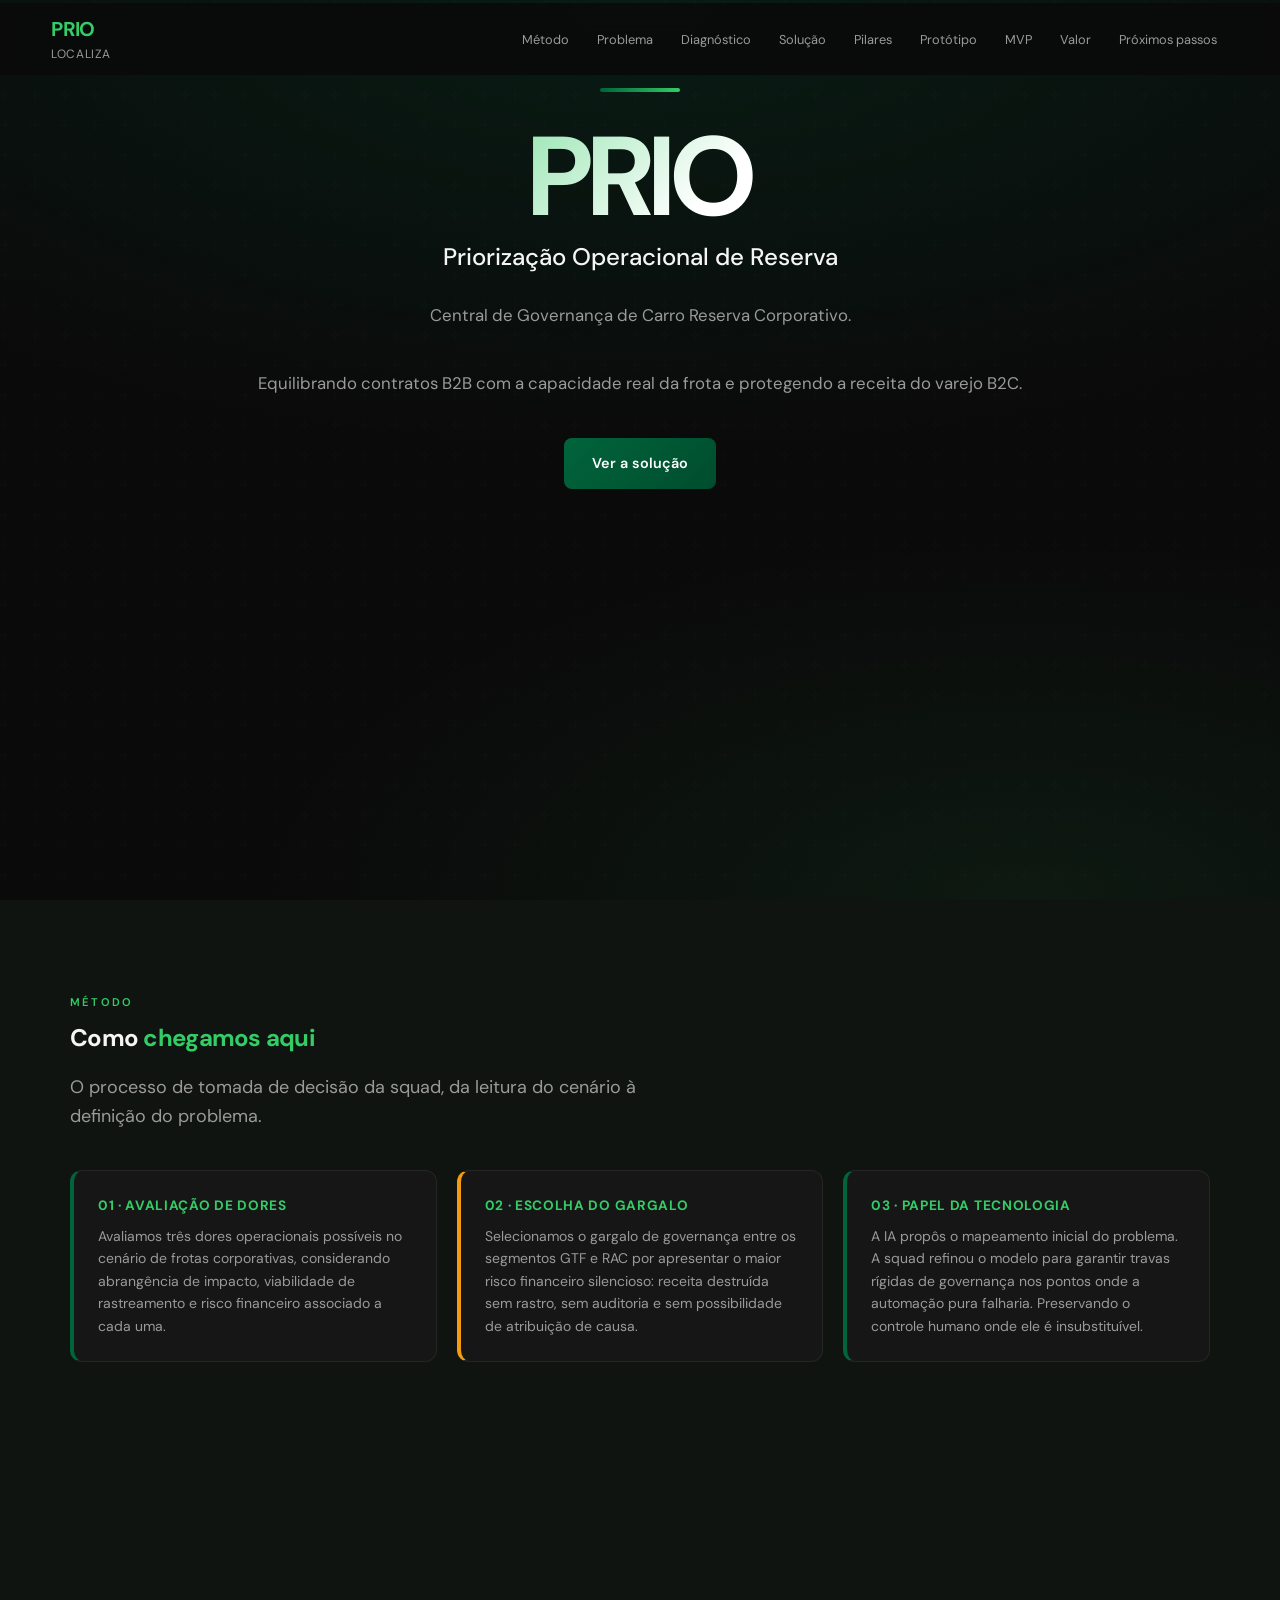
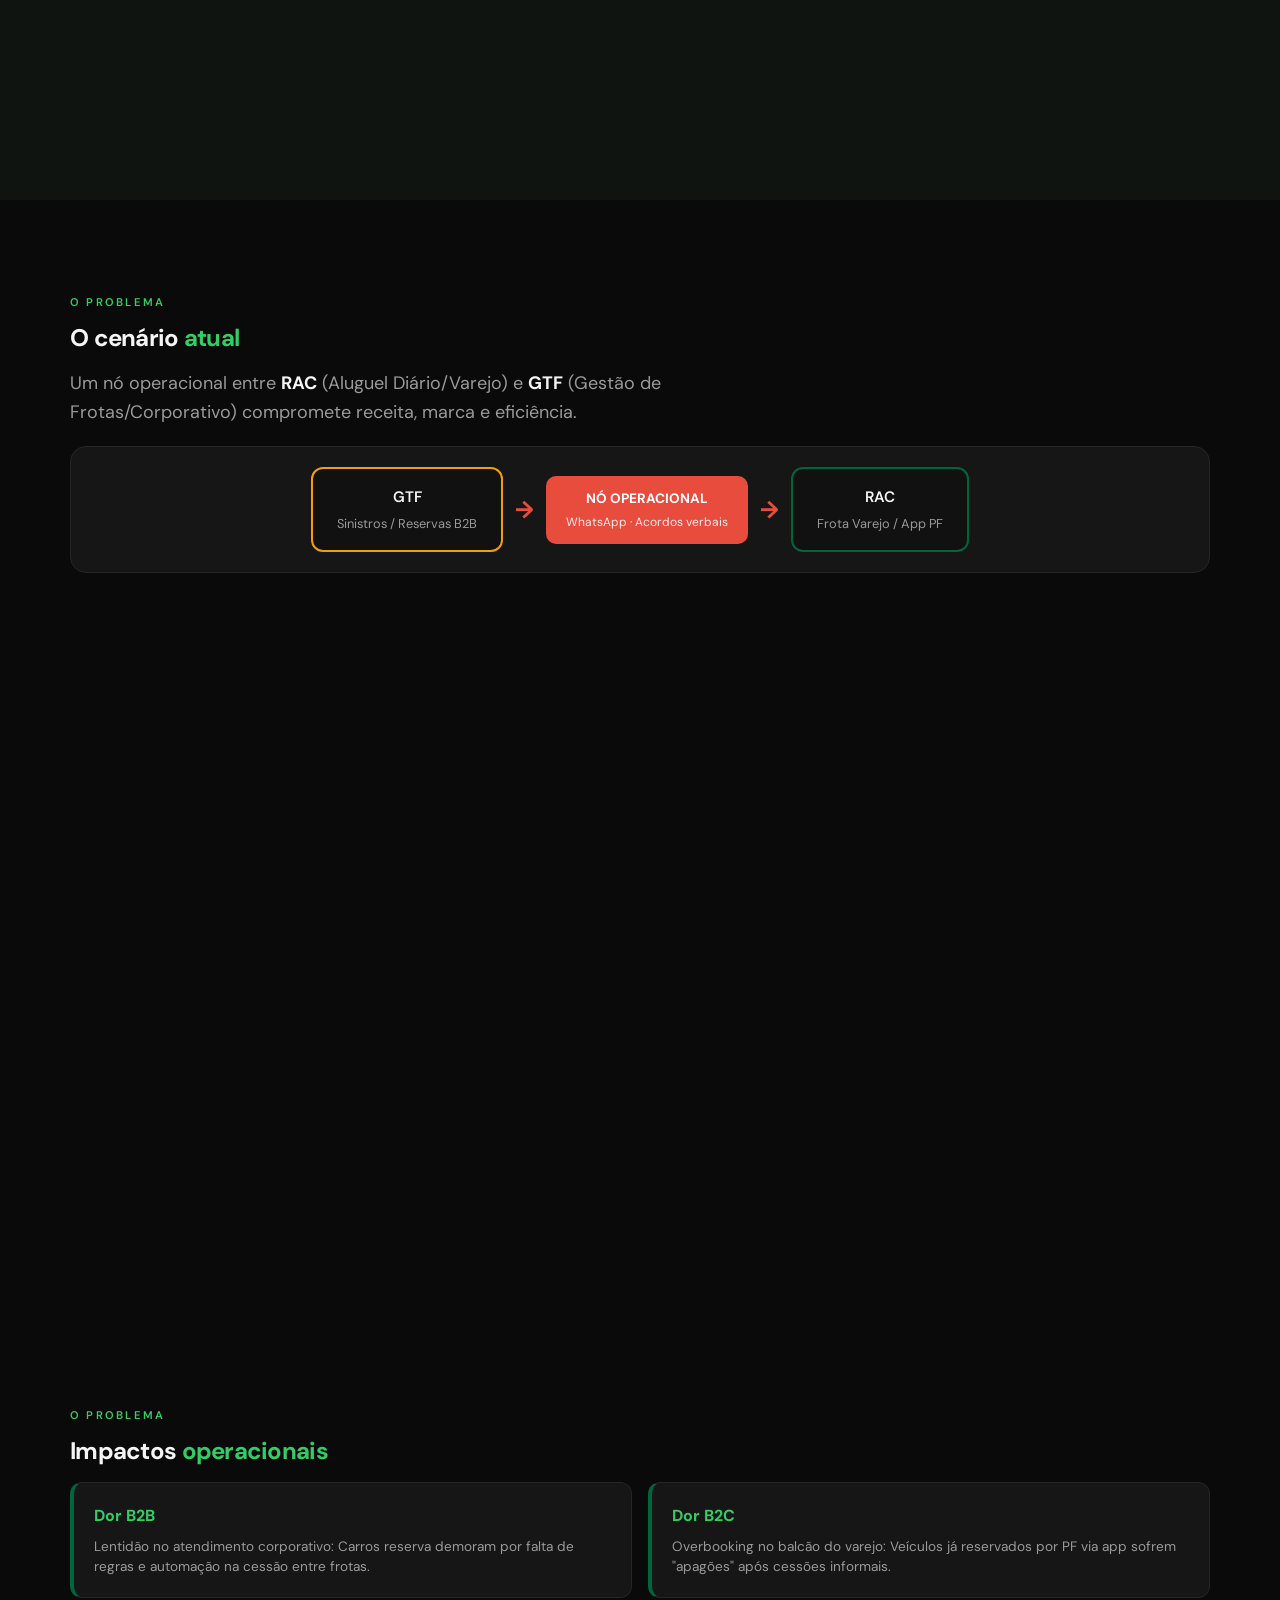
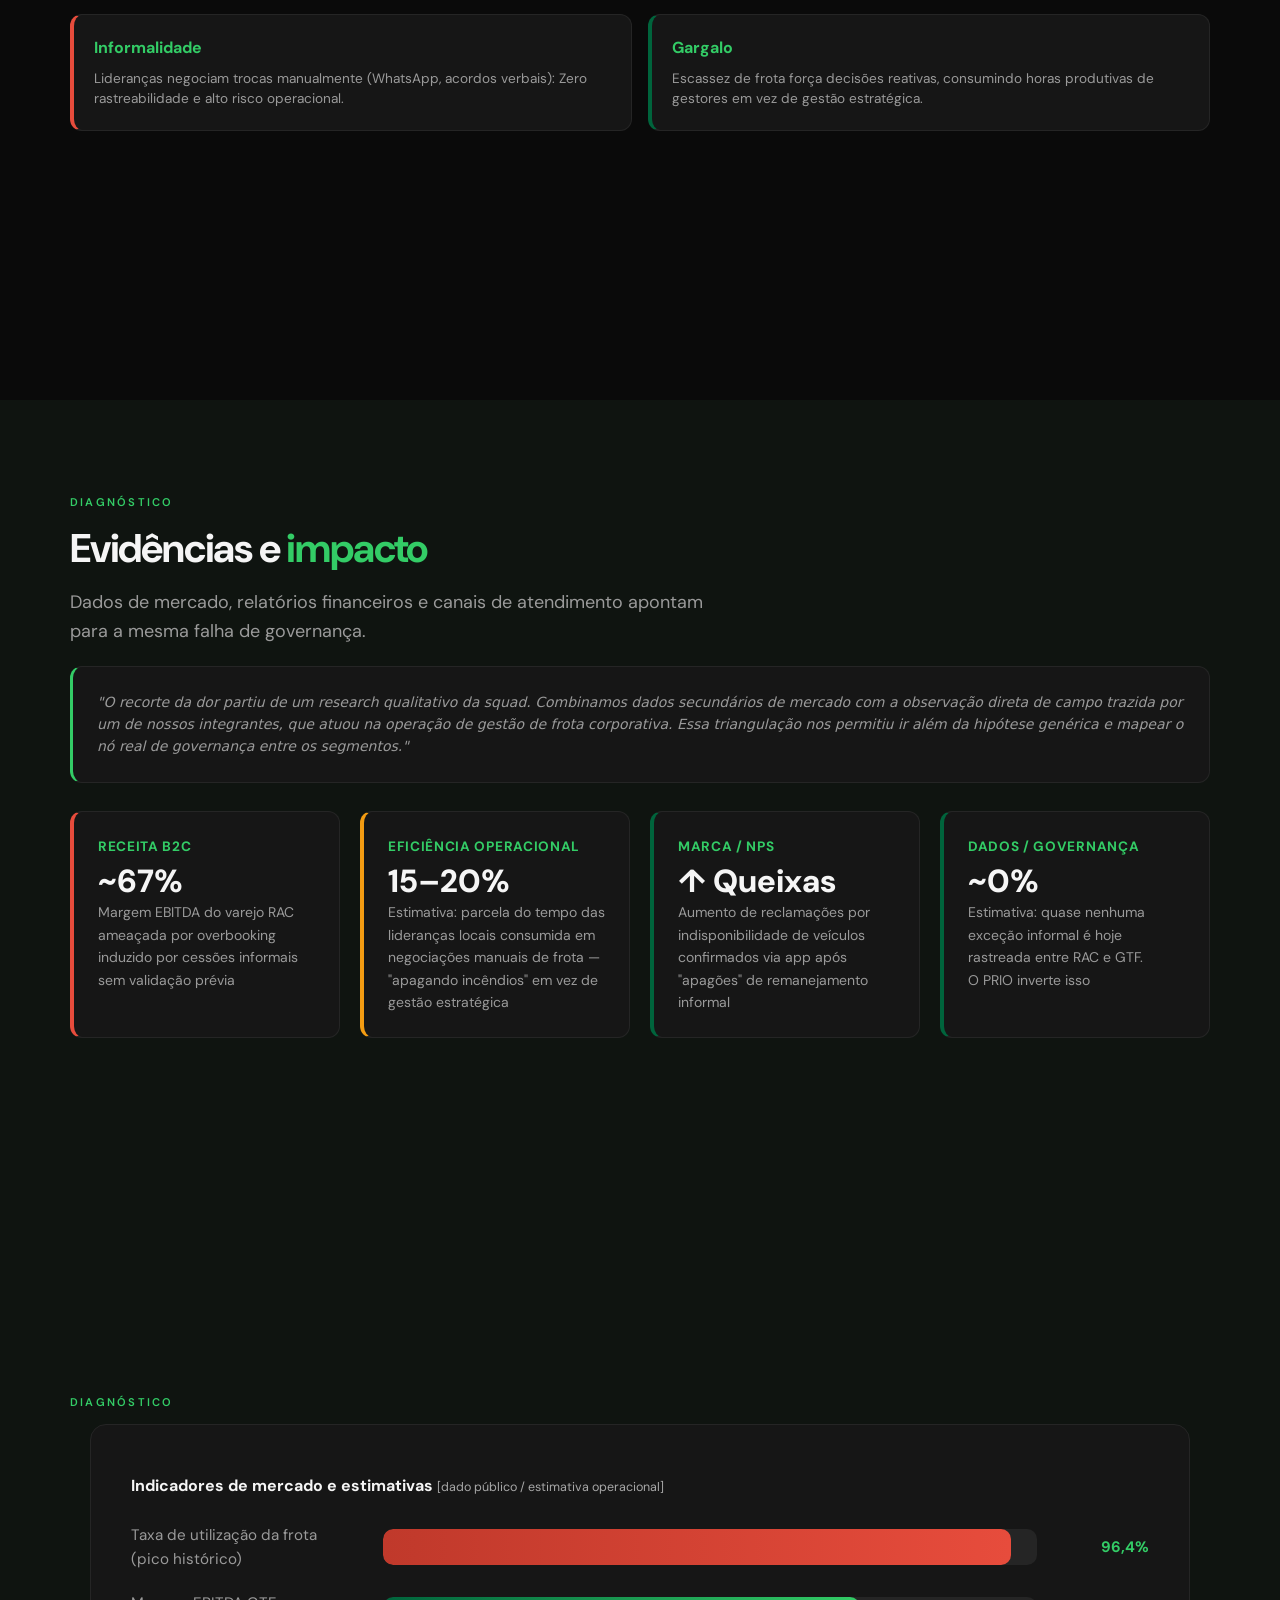
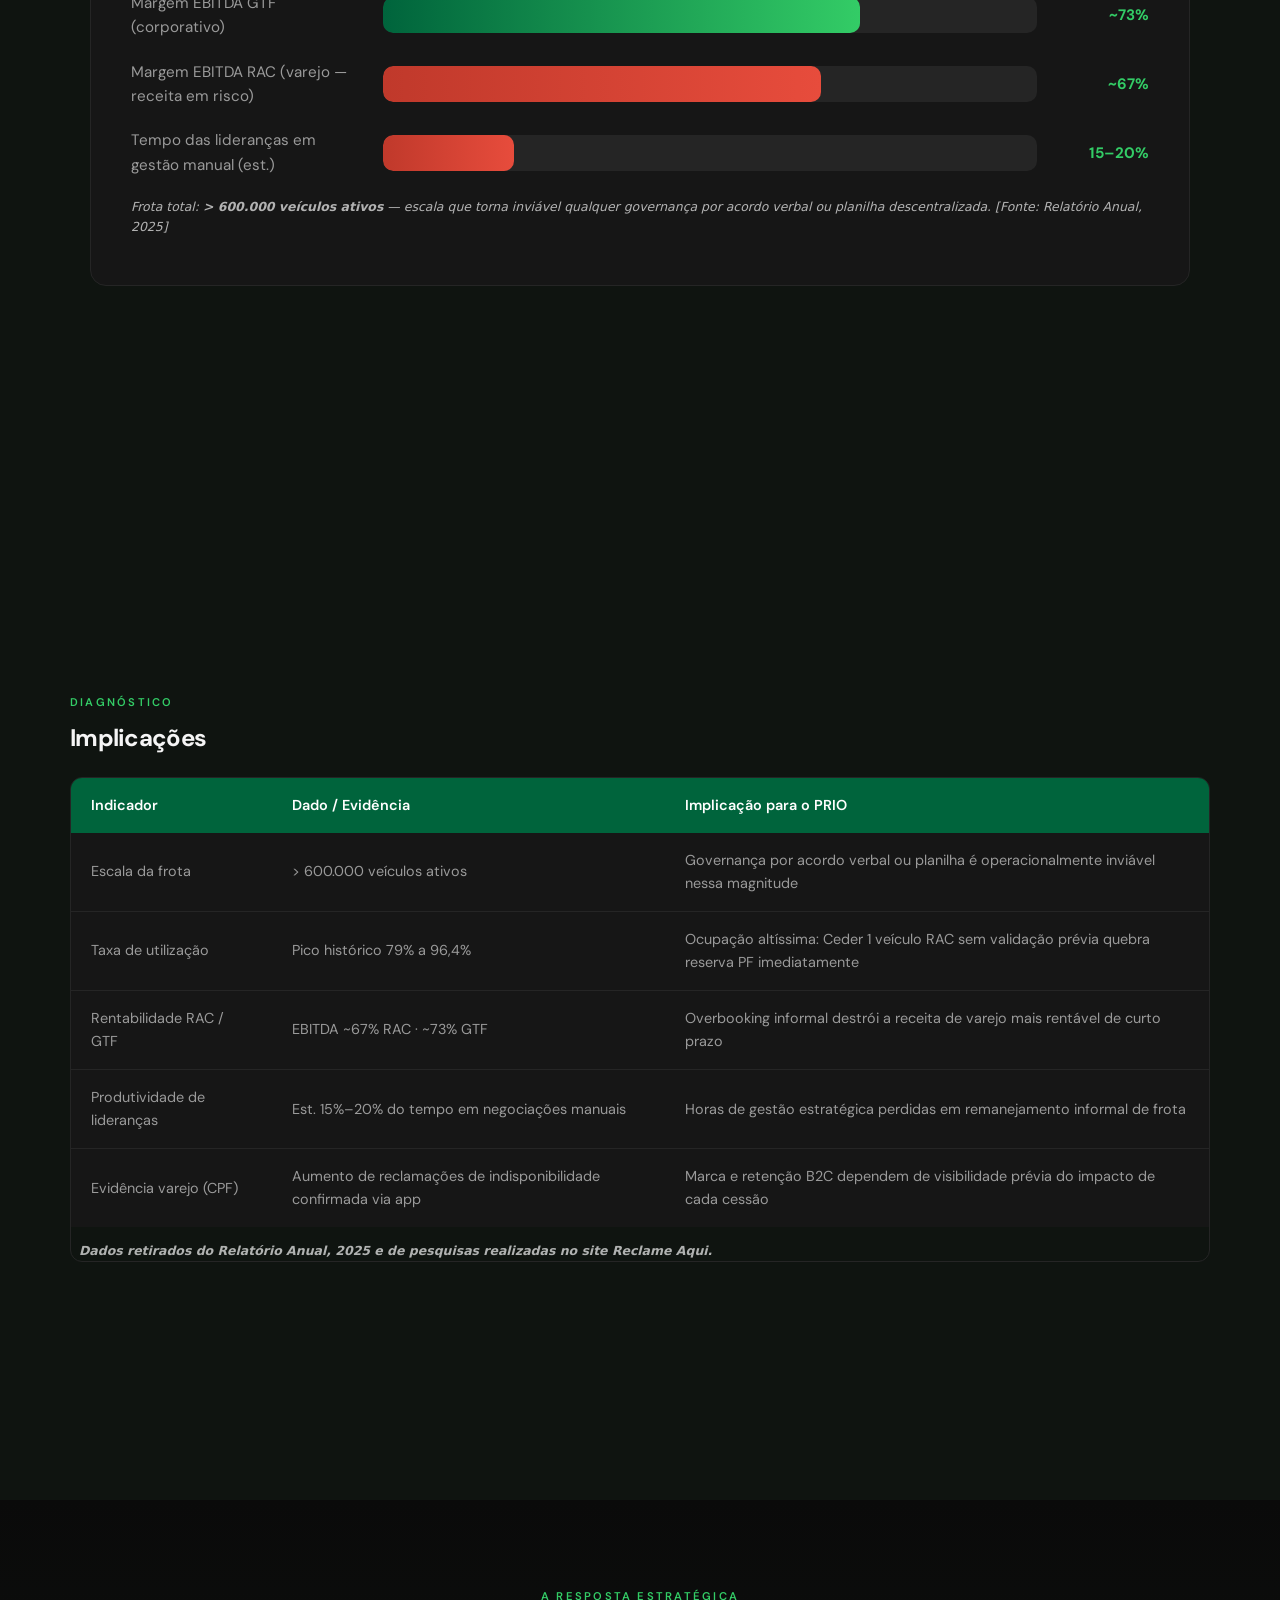
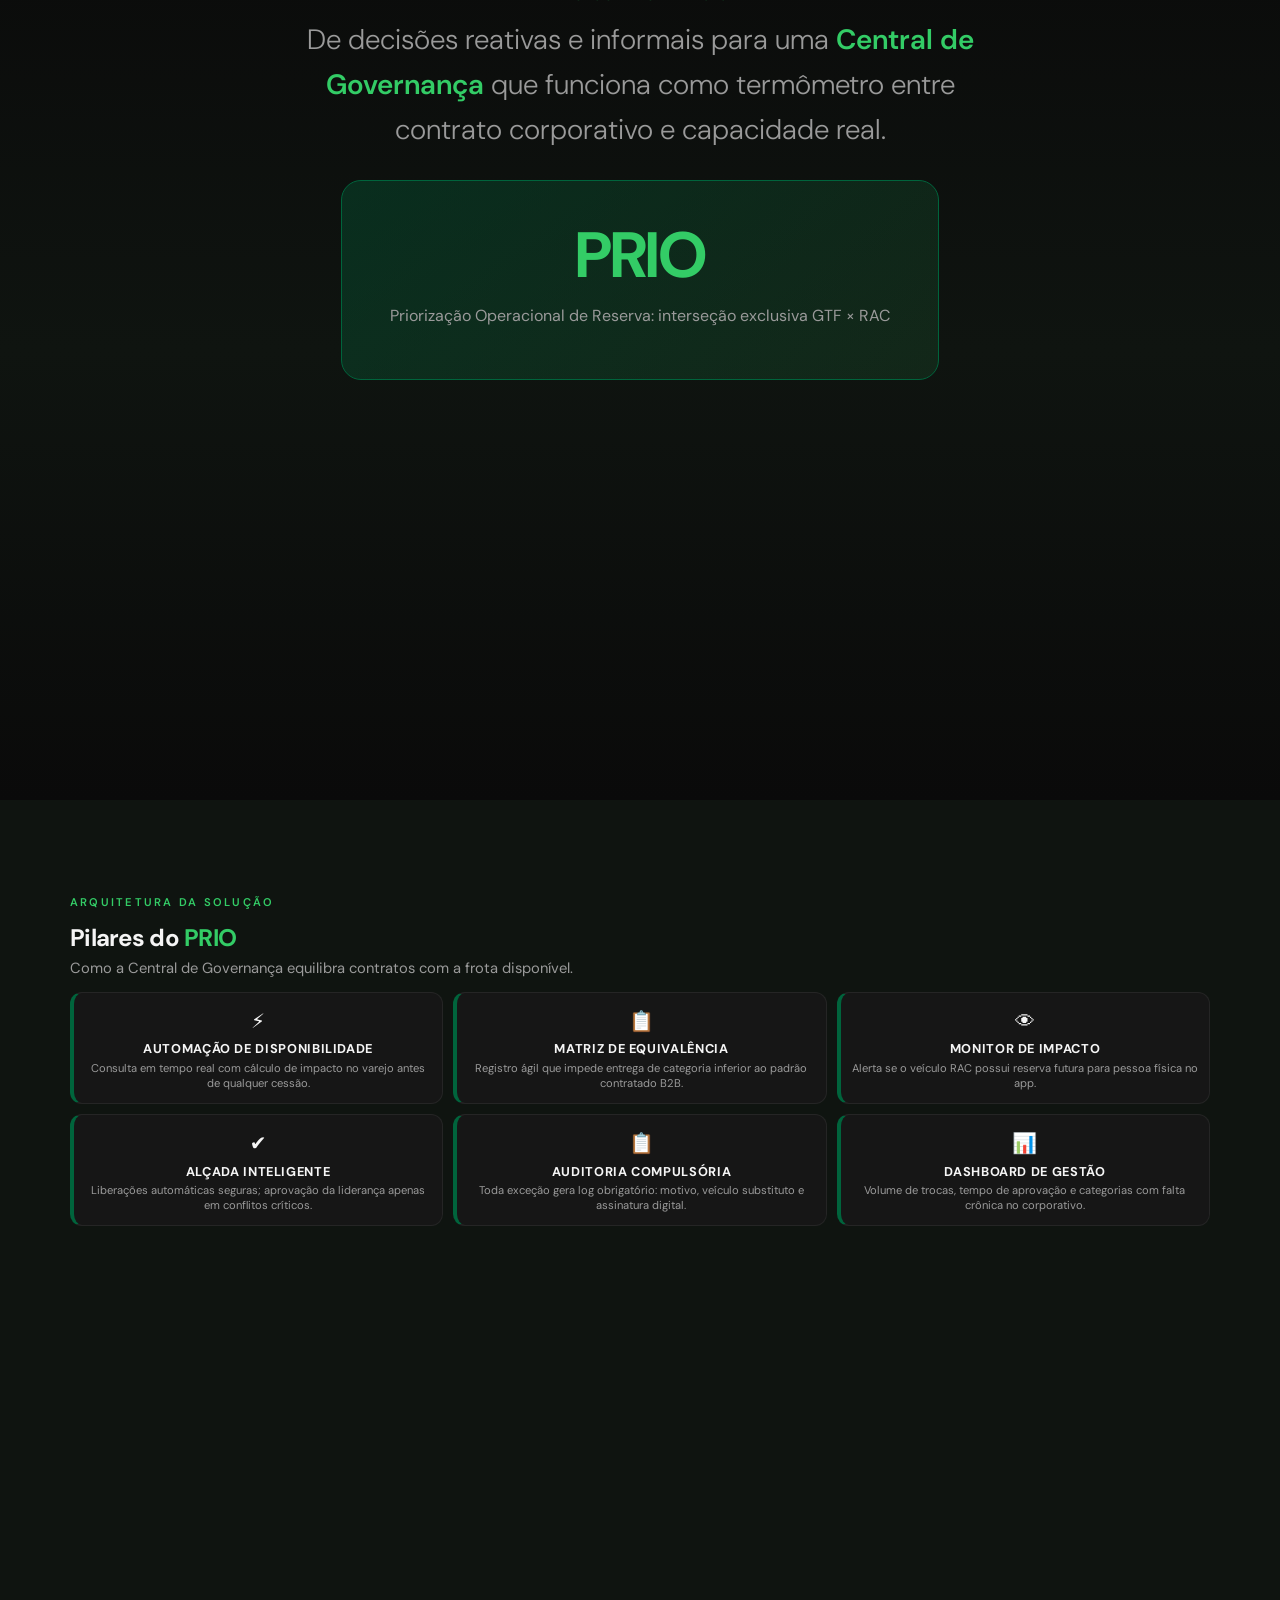
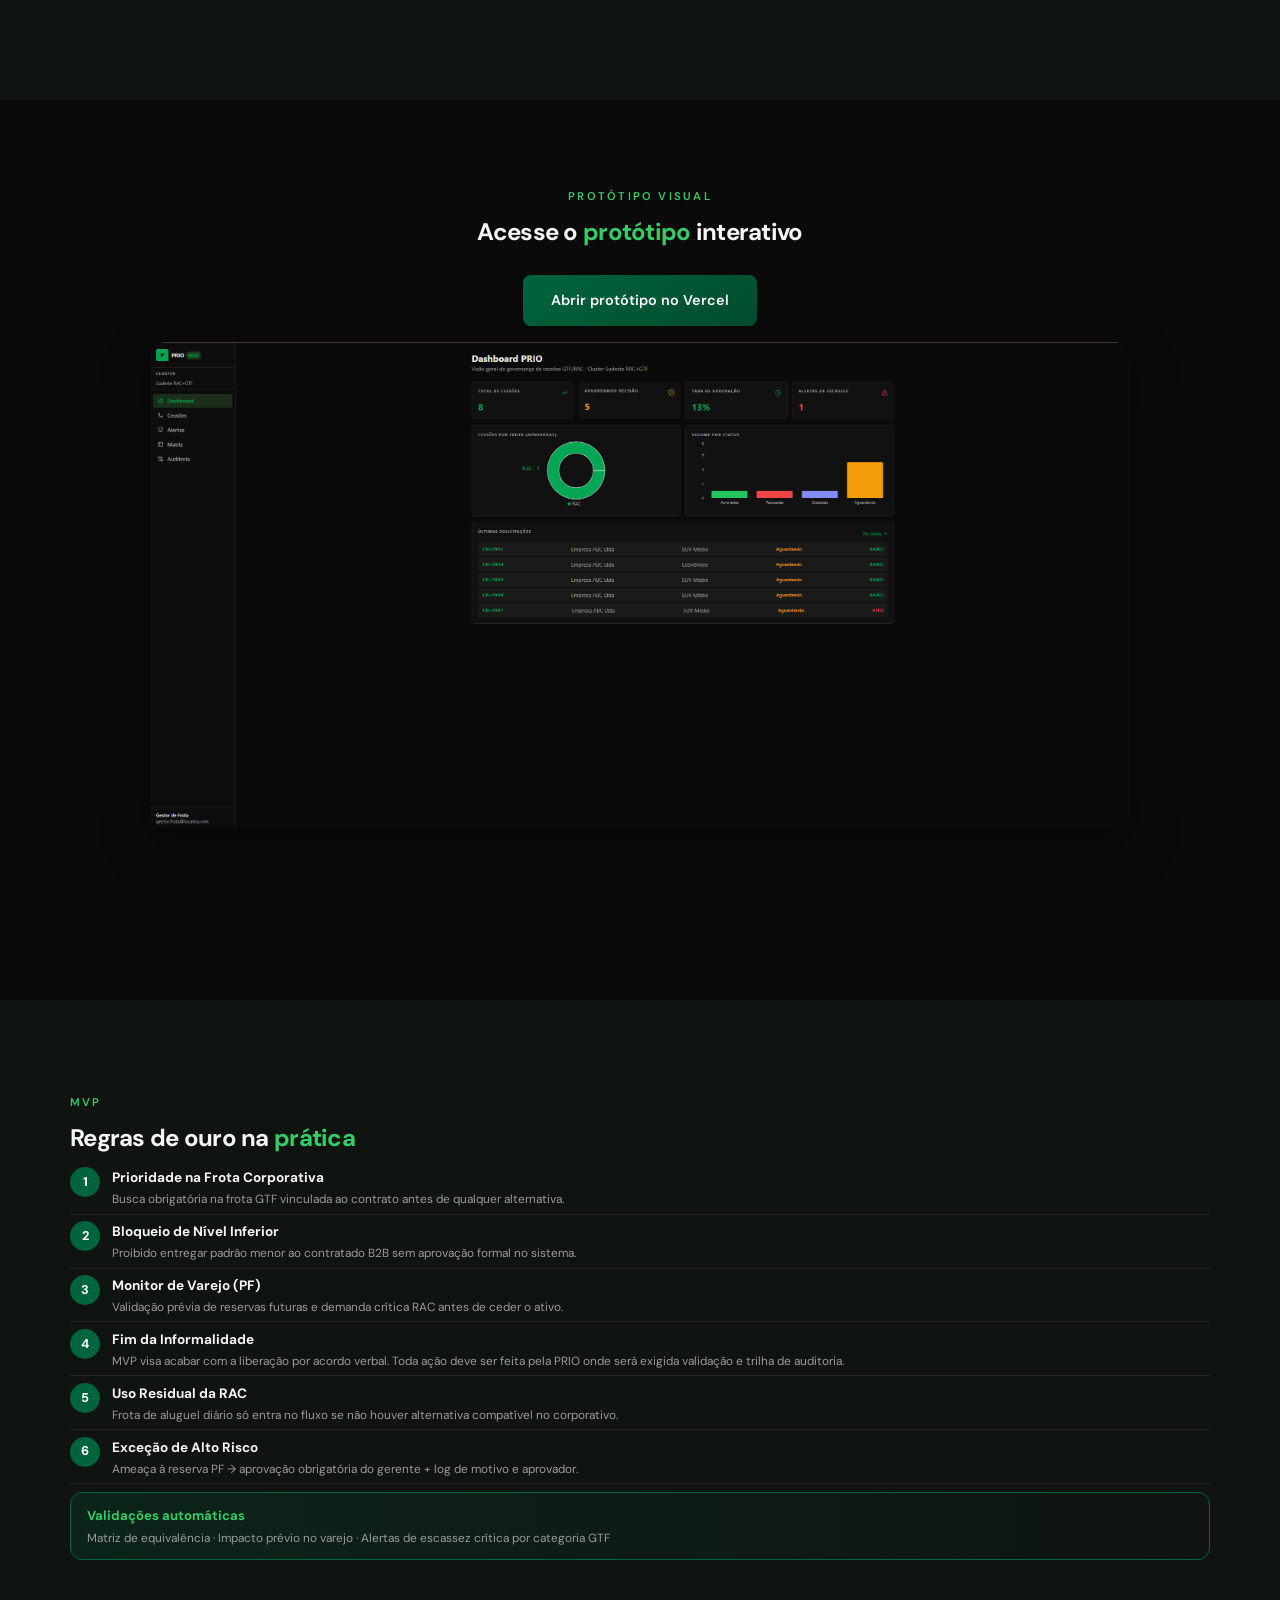
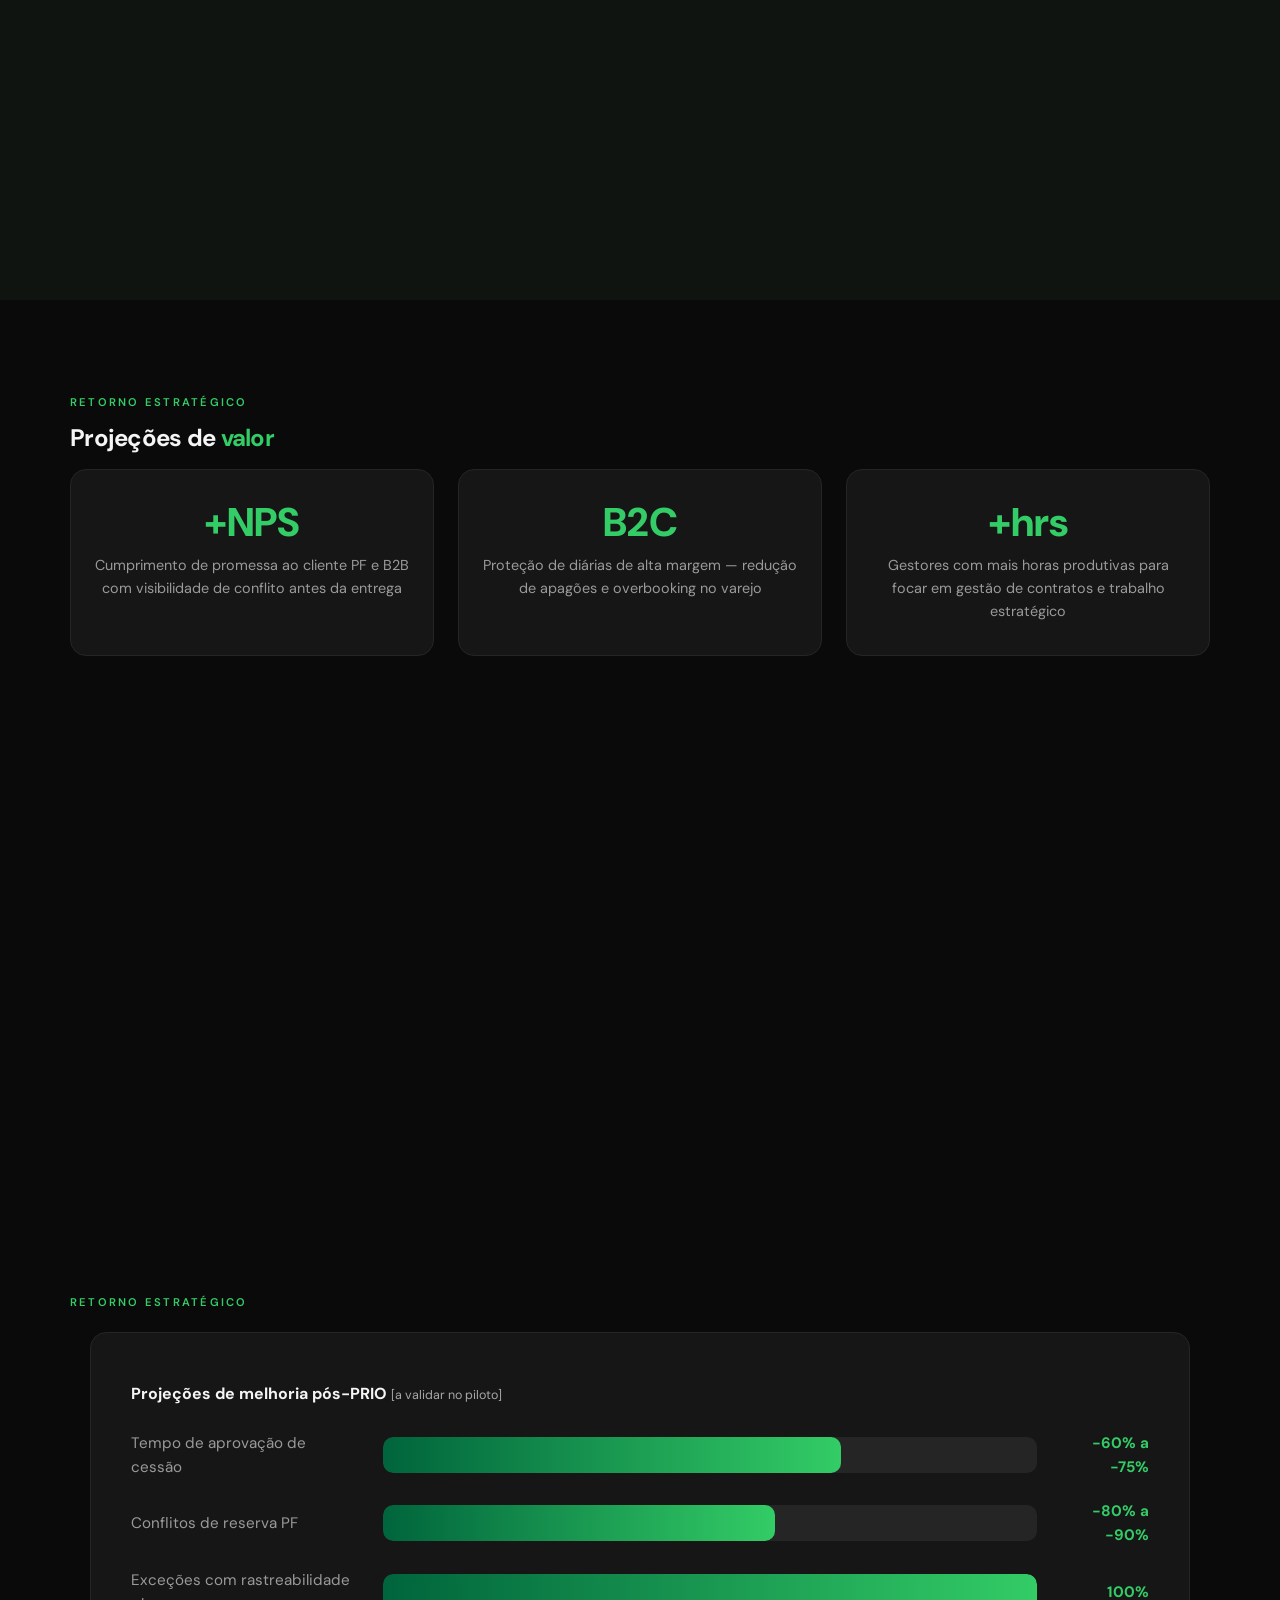
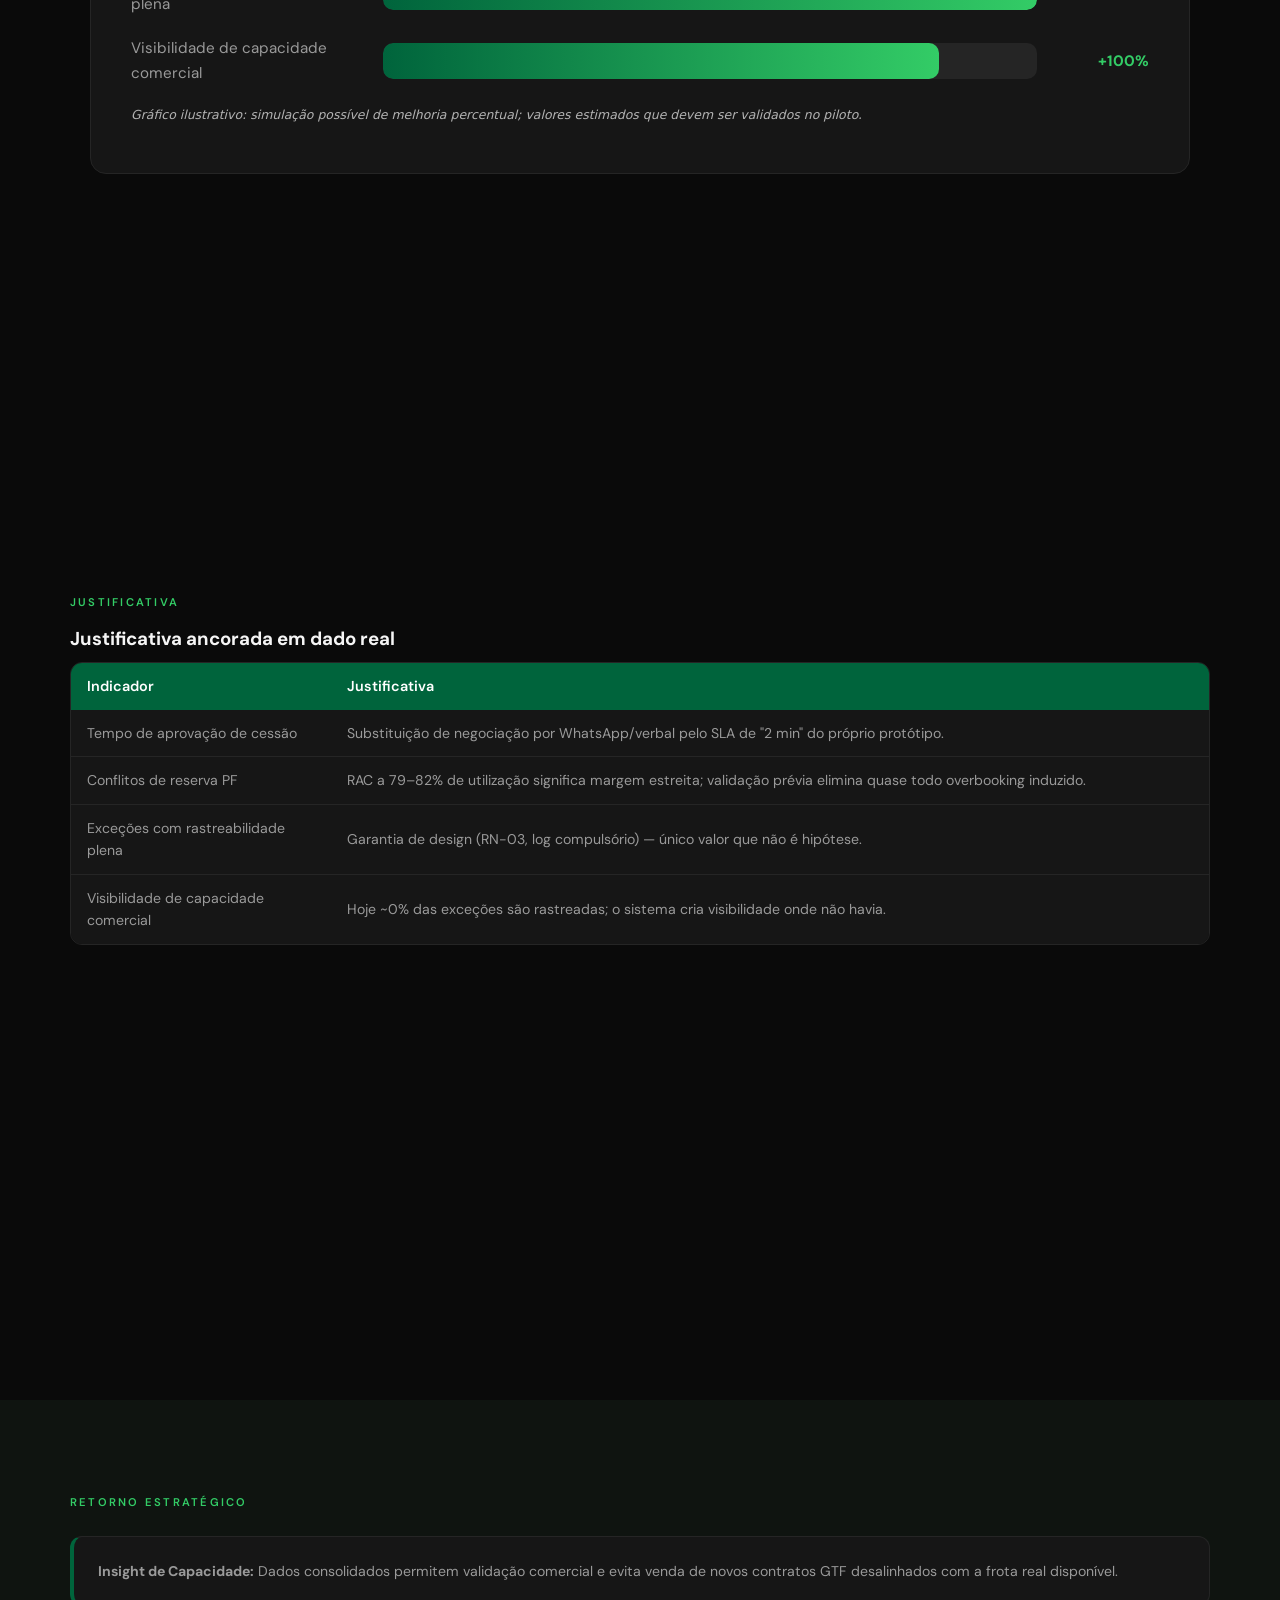
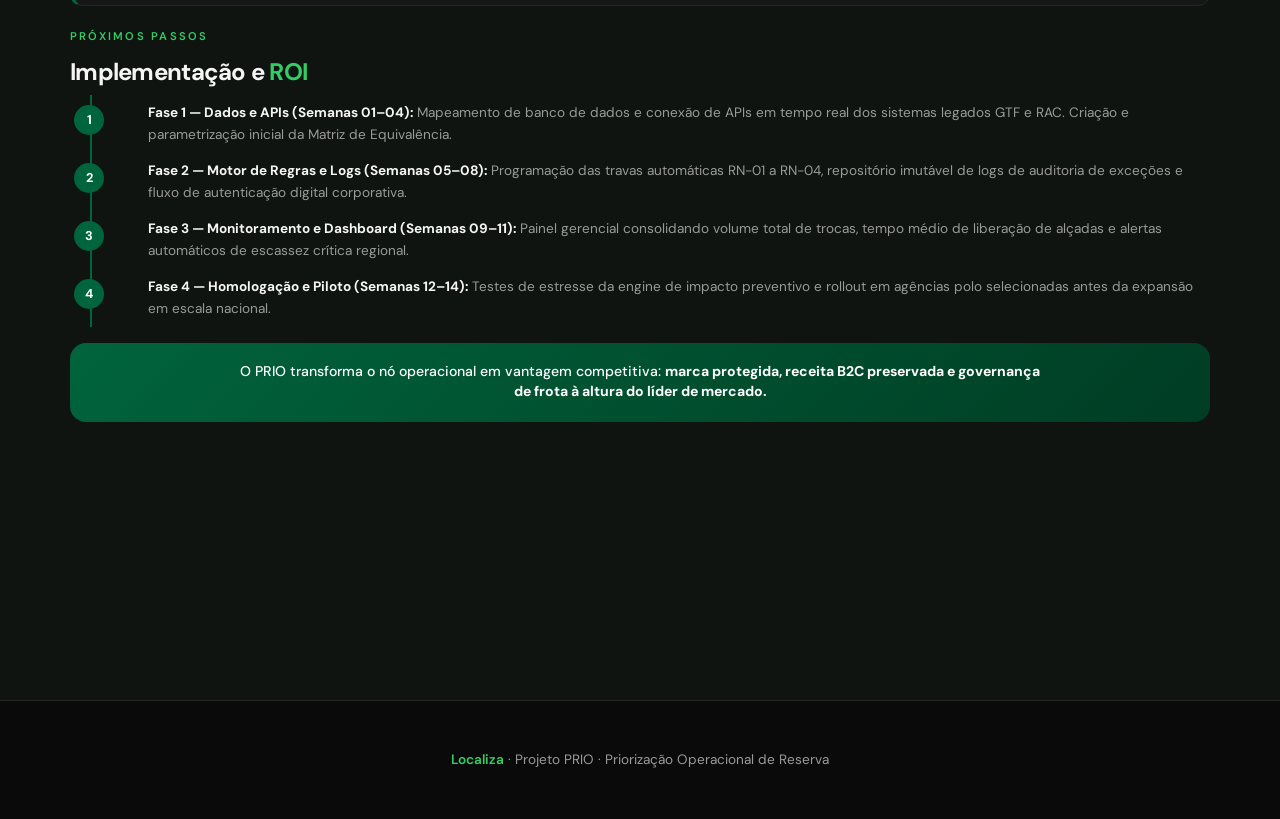
==== commit 5bca87a3: "Ajuste pos feedback" ====
--- a/index.html
+++ b/index.html
@@ -419,6 +419,41 @@
         </div>
       </div>
 
+      <div class="deck-snap deck-snap-compact" id="valor-justificativa" data-deck-title="Valor — Justificativa" data-nav-section="valor">
+        <div class="container">
+          <span class="section-label reveal">Justificativa</span>
+          <h3 class="reveal">Justificativa ancorada em dado real</h3>
+          <div class="table-wrap reveal" style="margin-top:0.5rem;">
+            <table class="data-table">
+              <thead>
+                <tr>
+                  <th>Indicador</th>
+                  <th>Justificativa</th>
+                </tr>
+              </thead>
+              <tbody>
+                <tr>
+                  <td>Tempo de aprovação de cessão</td>
+                  <td>Substituição de negociação por WhatsApp/verbal pelo SLA de "2 min" do próprio protótipo.</td>
+                </tr>
+                <tr>
+                  <td>Conflitos de reserva PF</td>
+                  <td>RAC a 79–82% de utilização significa margem estreita; validação prévia elimina quase todo overbooking induzido.</td>
+                </tr>
+                <tr>
+                  <td>Exceções com rastreabilidade plena</td>
+                  <td>Garantia de design (RN-03, log compulsório) — único valor que não é hipótese.</td>
+                </tr>
+                <tr>
+                  <td>Visibilidade de capacidade comercial</td>
+                  <td>Hoje ~0% das exceções são rastreadas; o sistema cria visibilidade onde não havia.</td>
+                </tr>
+              </tbody>
+            </table>
+          </div>
+        </div>
+      </div>
+
     </section>
 
     <!-- CTA (insight + passos + mensagem final) -->
--- a/css/prio-style.css
+++ b/css/prio-style.css
@@ -738,6 +738,16 @@
 .data-table tr:last-child td { border-bottom: none; }
 .data-table tr:hover td { background: rgba(0, 100, 60, 0.08); }
 
+/* Compact deck snap — tighter table spacing for presentation slides */
+body.deck-mode .deck-snap-compact .table-wrap { margin-top: 1rem; }
+body.deck-mode .deck-snap-compact .data-table th,
+body.deck-mode .deck-snap-compact .data-table td { padding: 0.75rem 1rem; }
+body.deck-mode .deck-snap-compact .data-table td { font-size: 0.88rem; }
+body.deck-mode .deck-snap-compact .data-table th { font-size: 0.9rem; }
+
+/* Ensure indicator column doesn't shrink too much on narrow screens */
+.deck-snap-compact .data-table td:first-child { width: 260px; max-width: 40%; }
+
 /* Solution banner */
 .solution-banner {
   text-align: center;
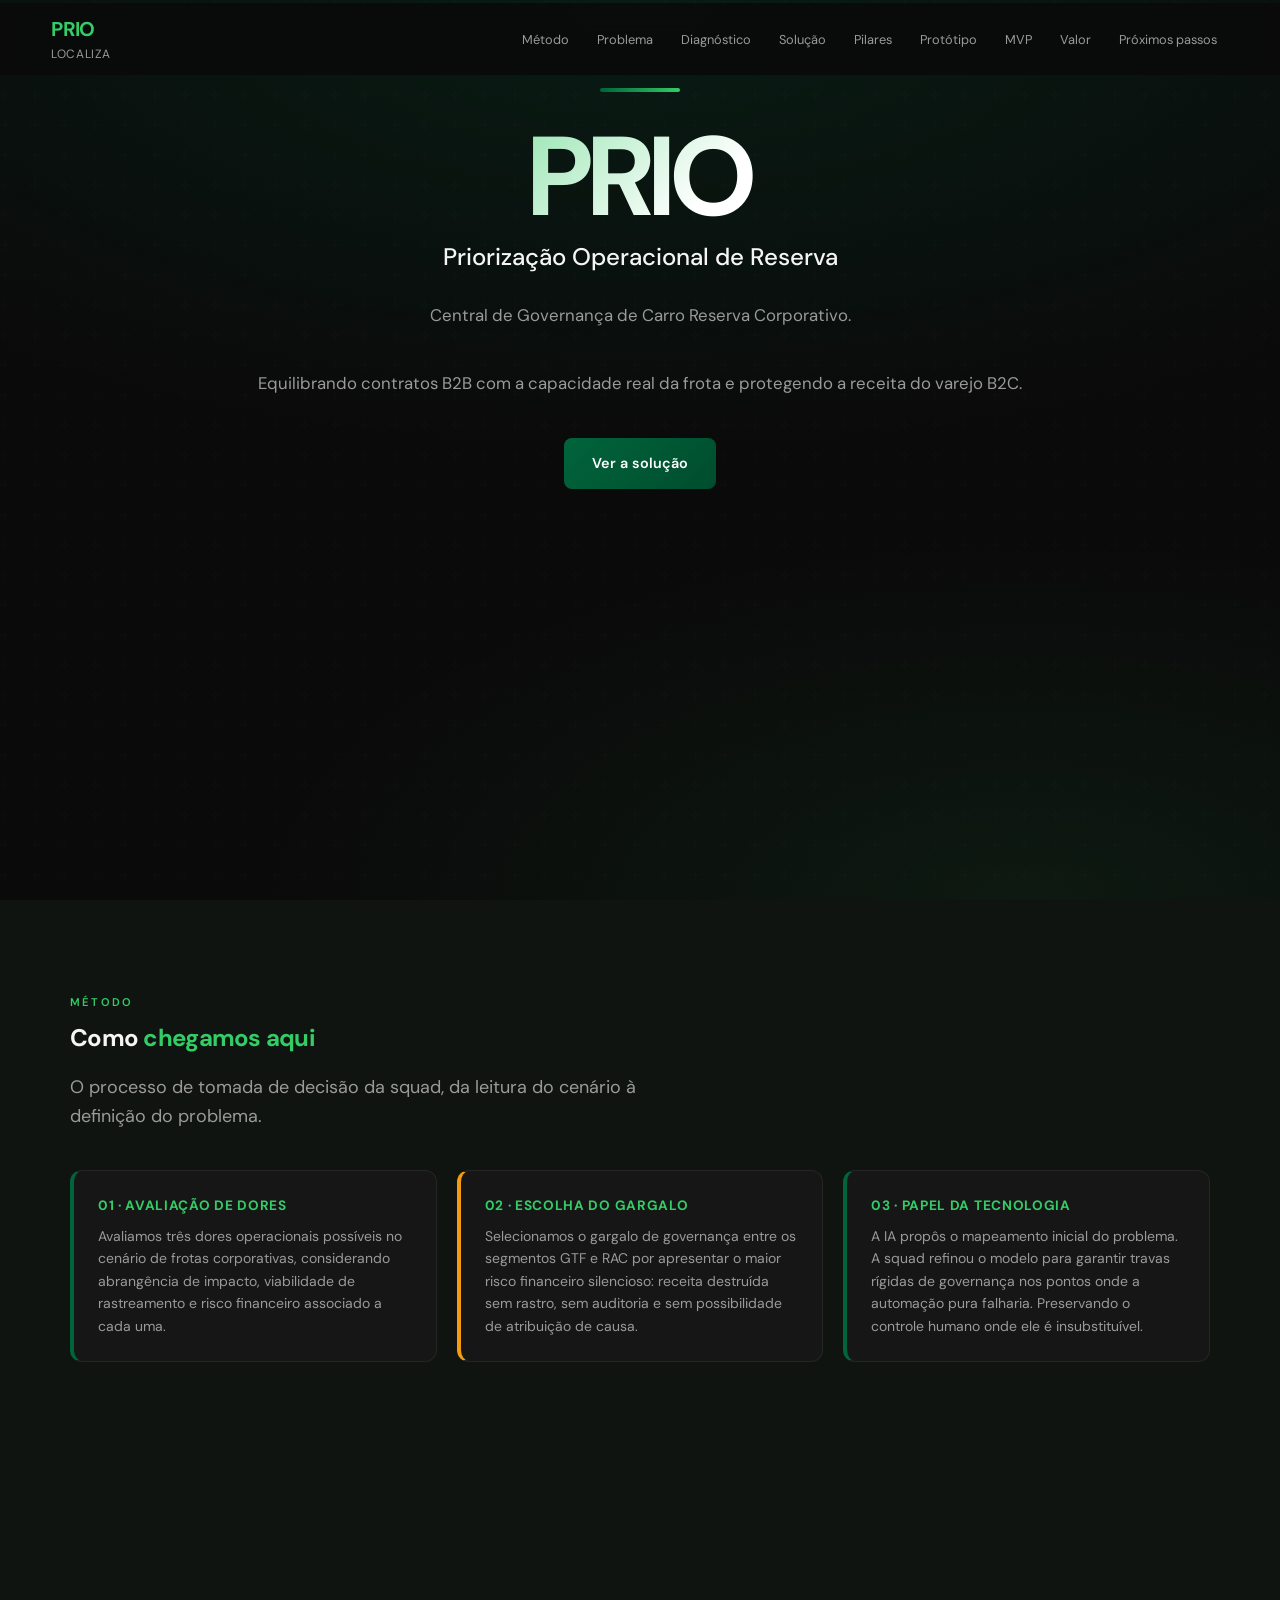
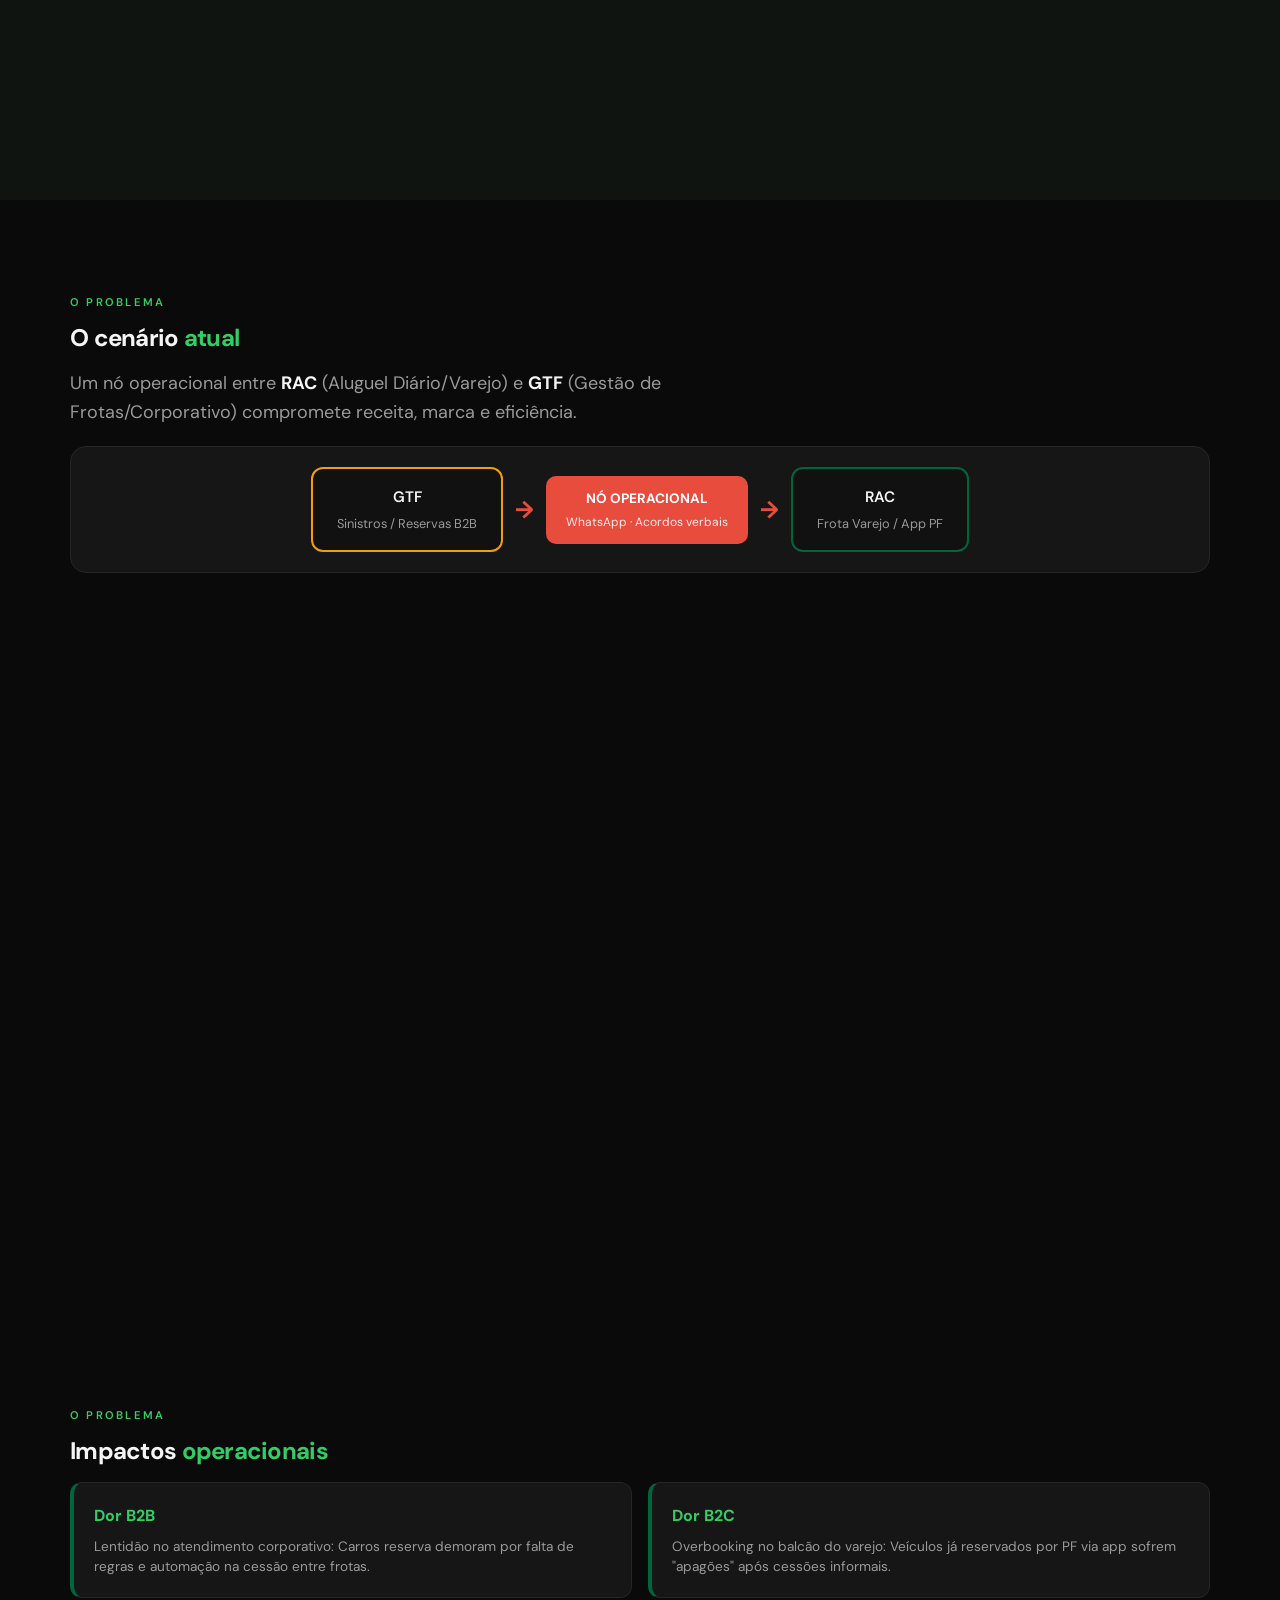
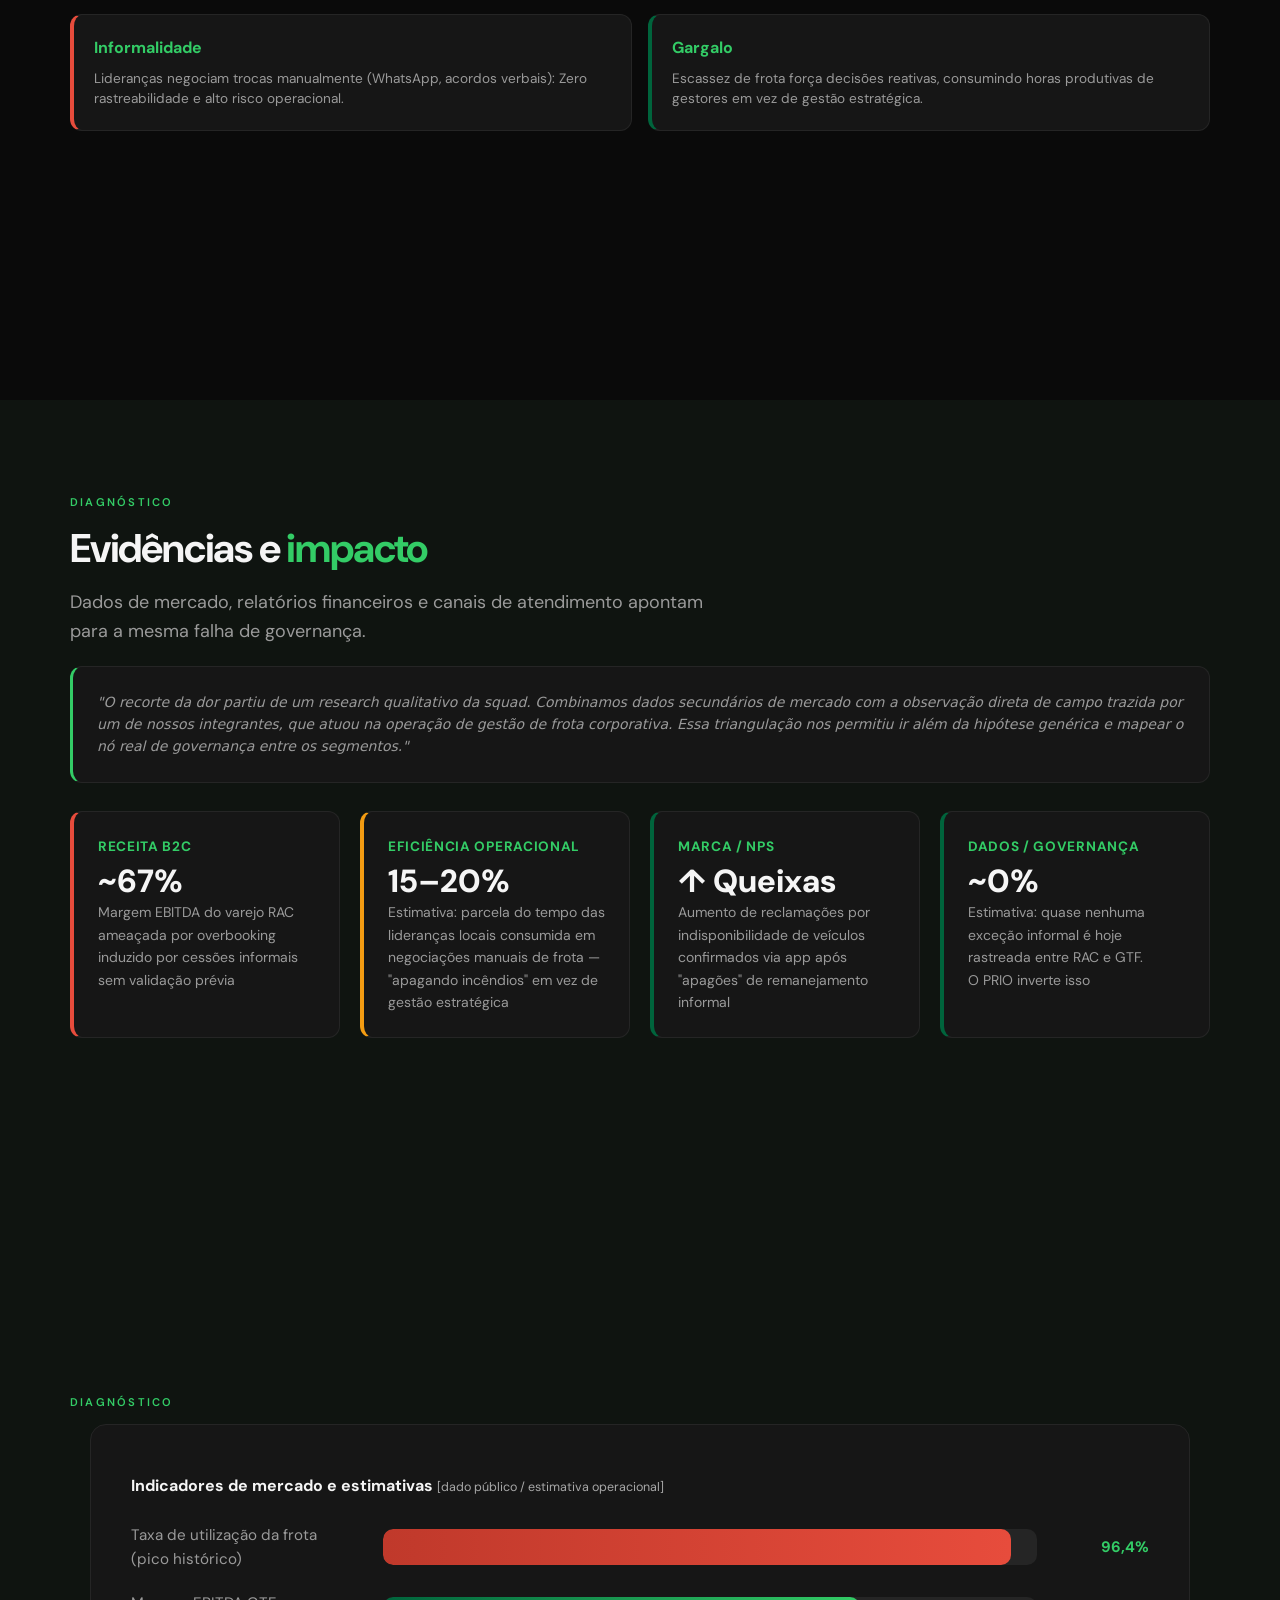
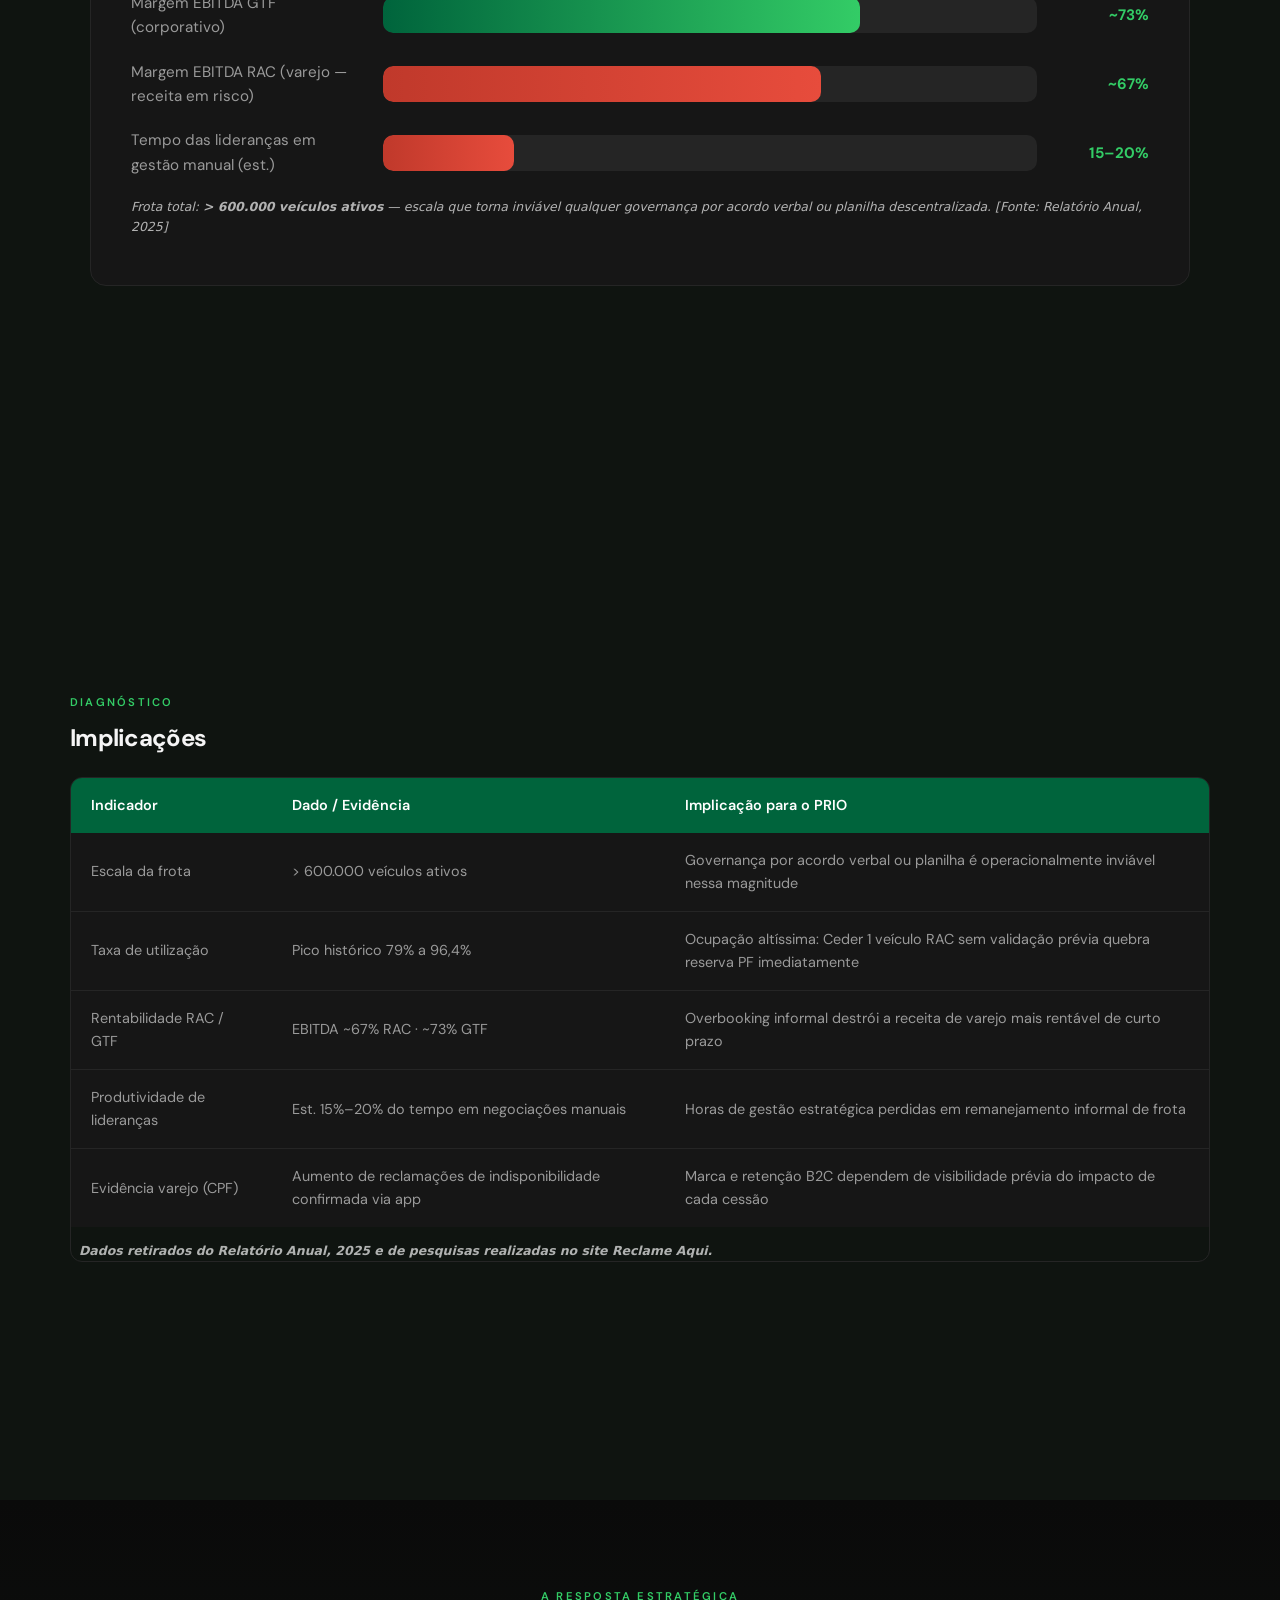
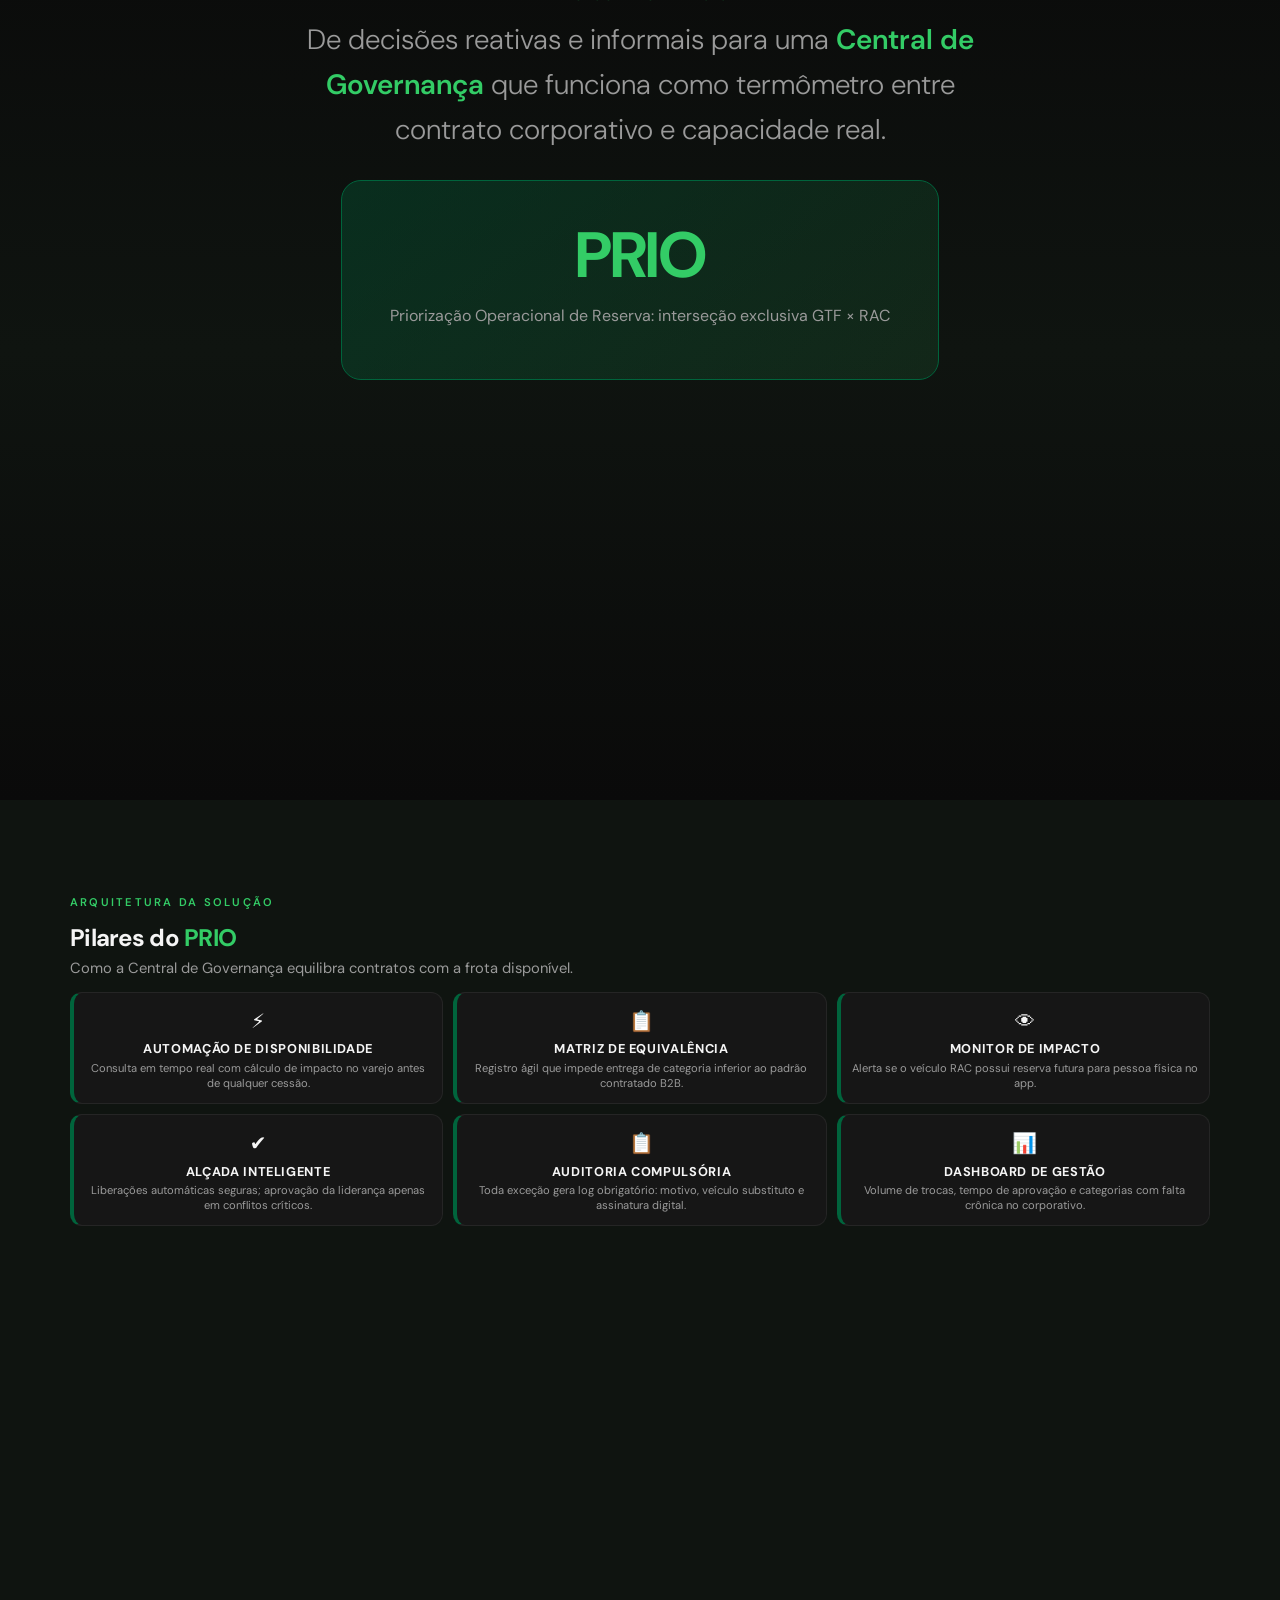
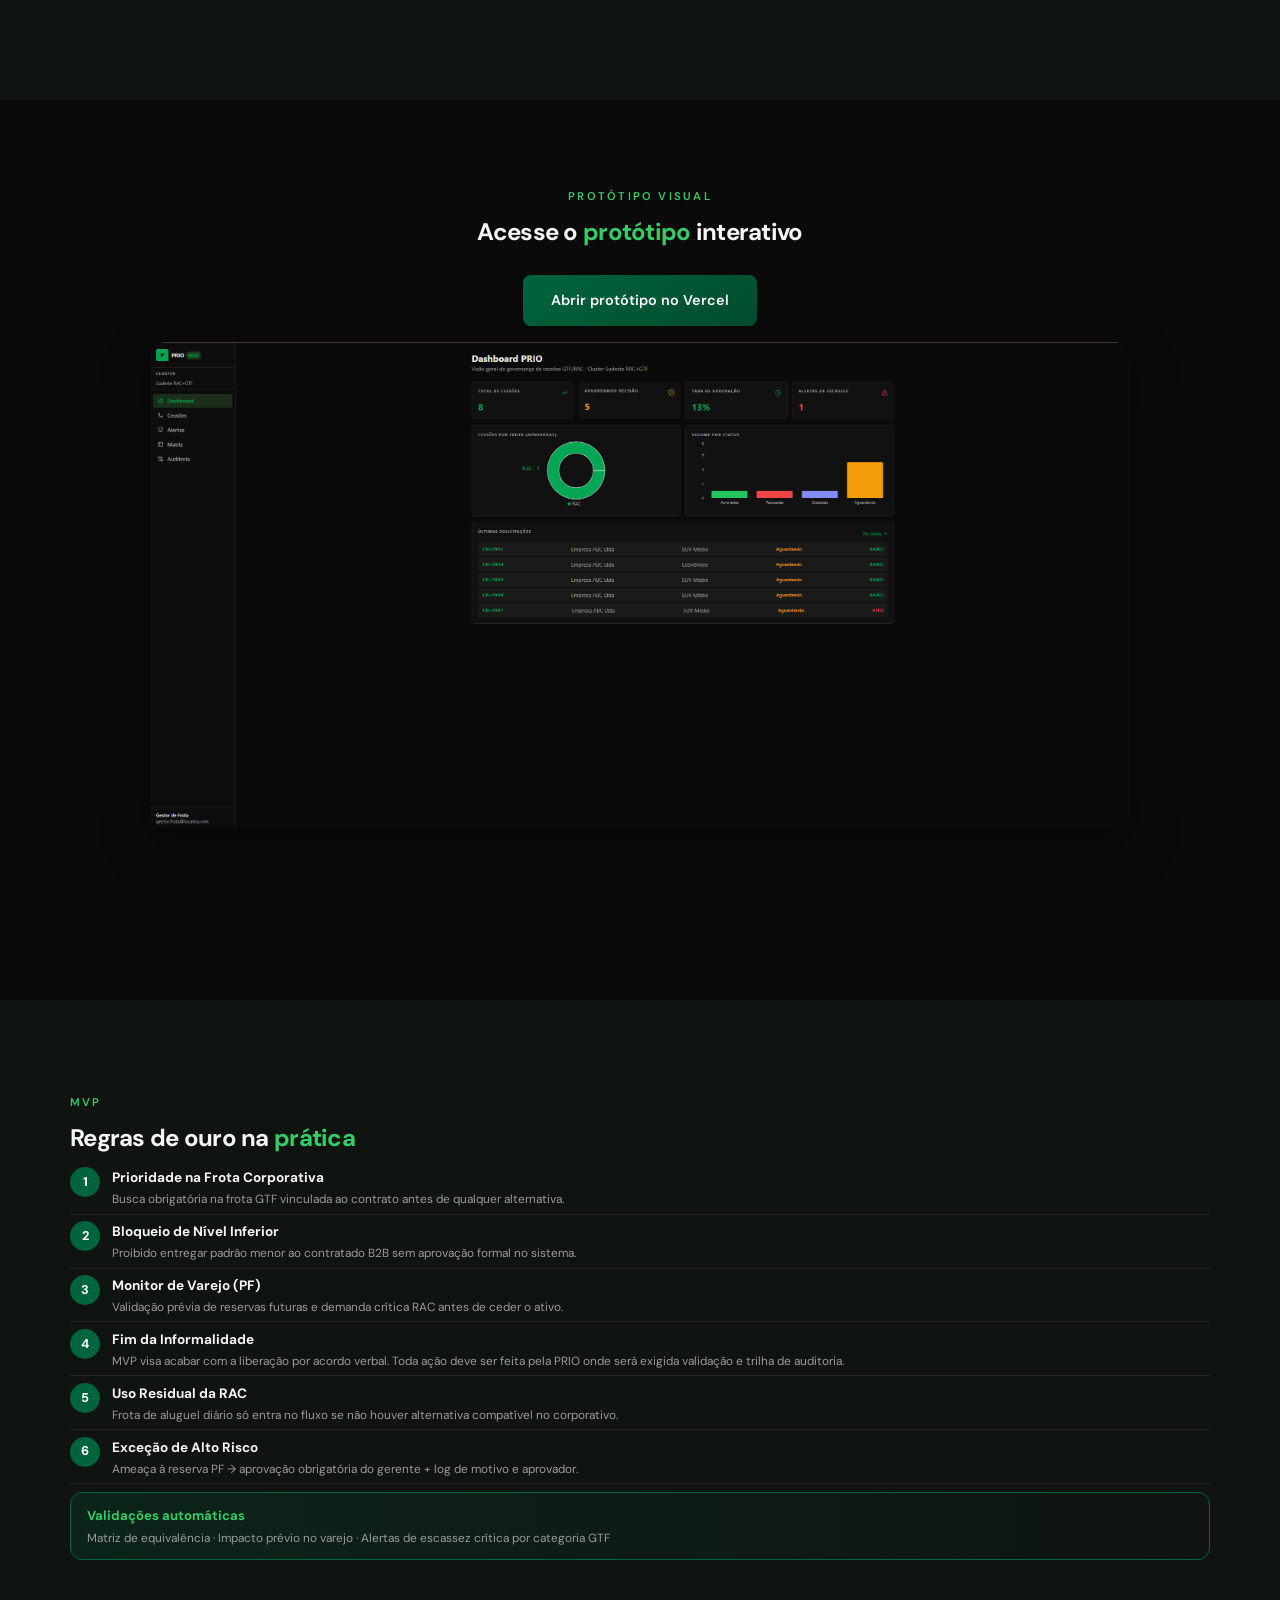
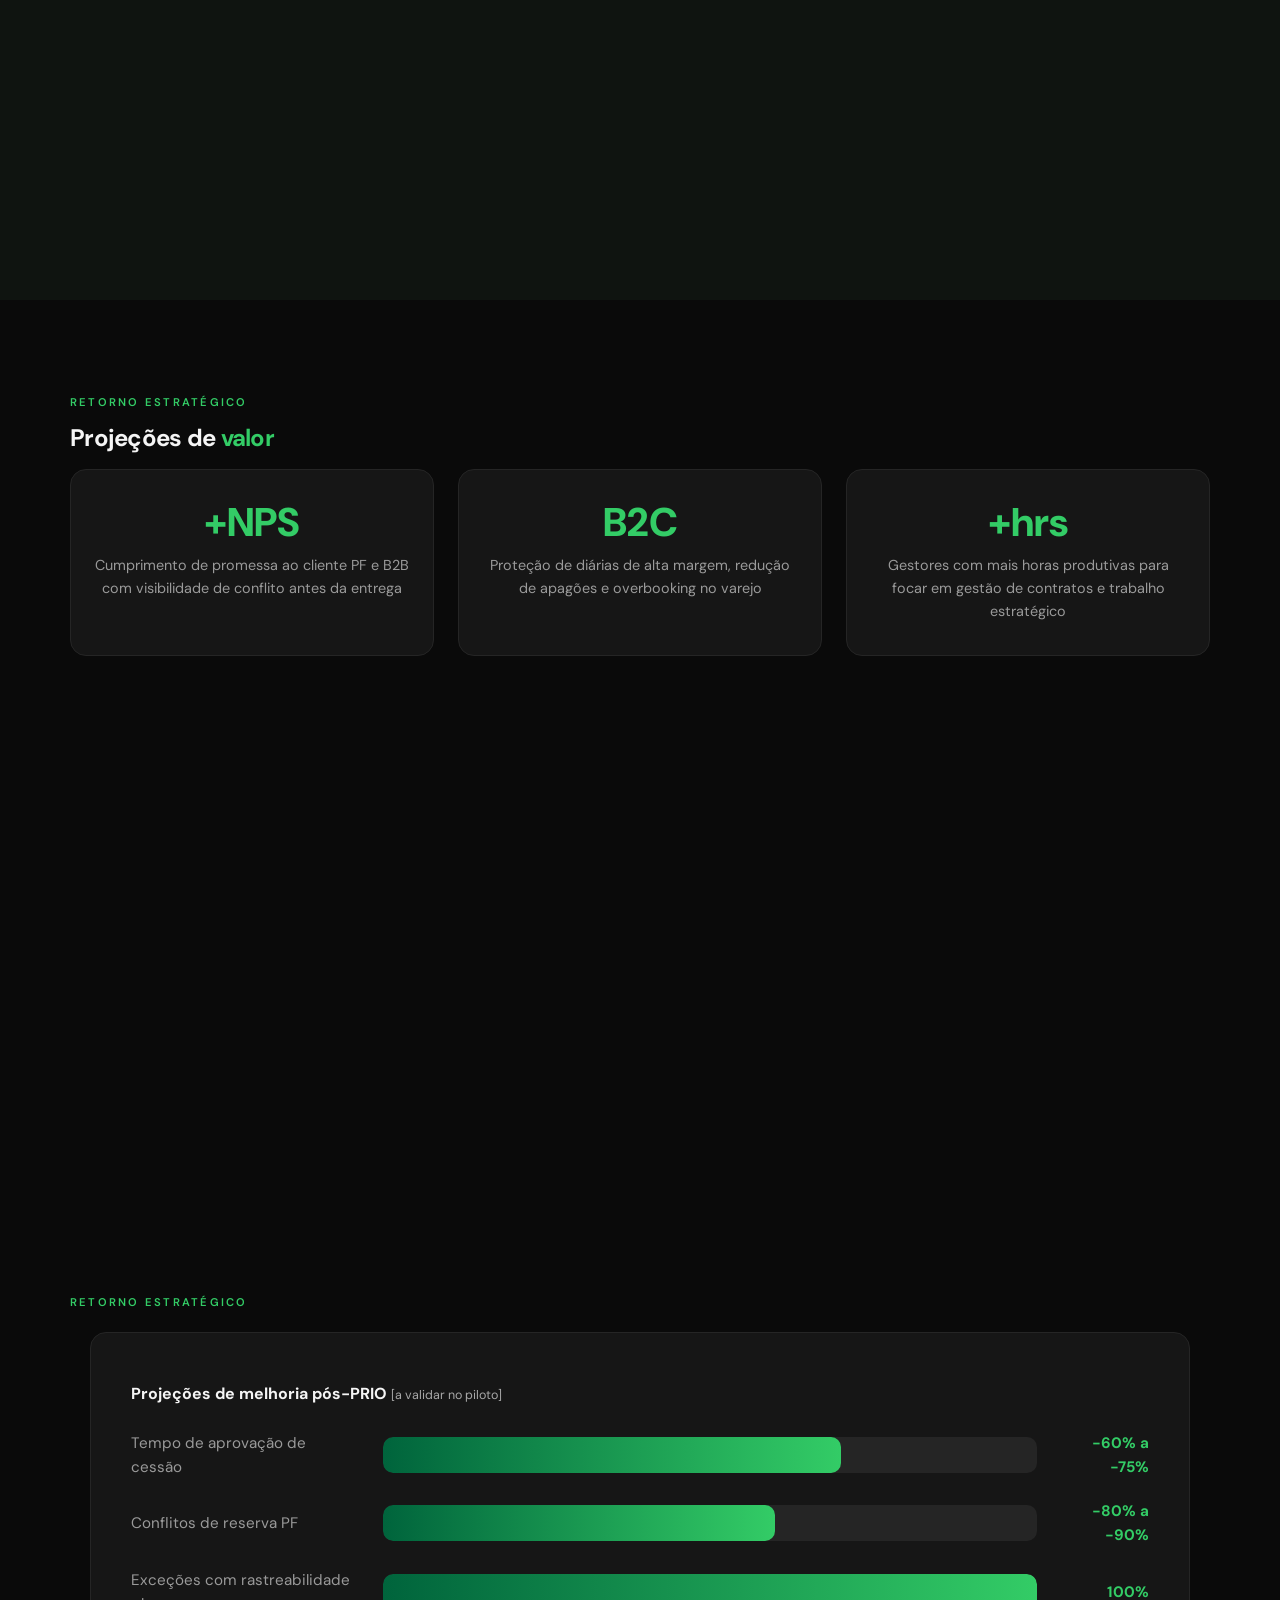
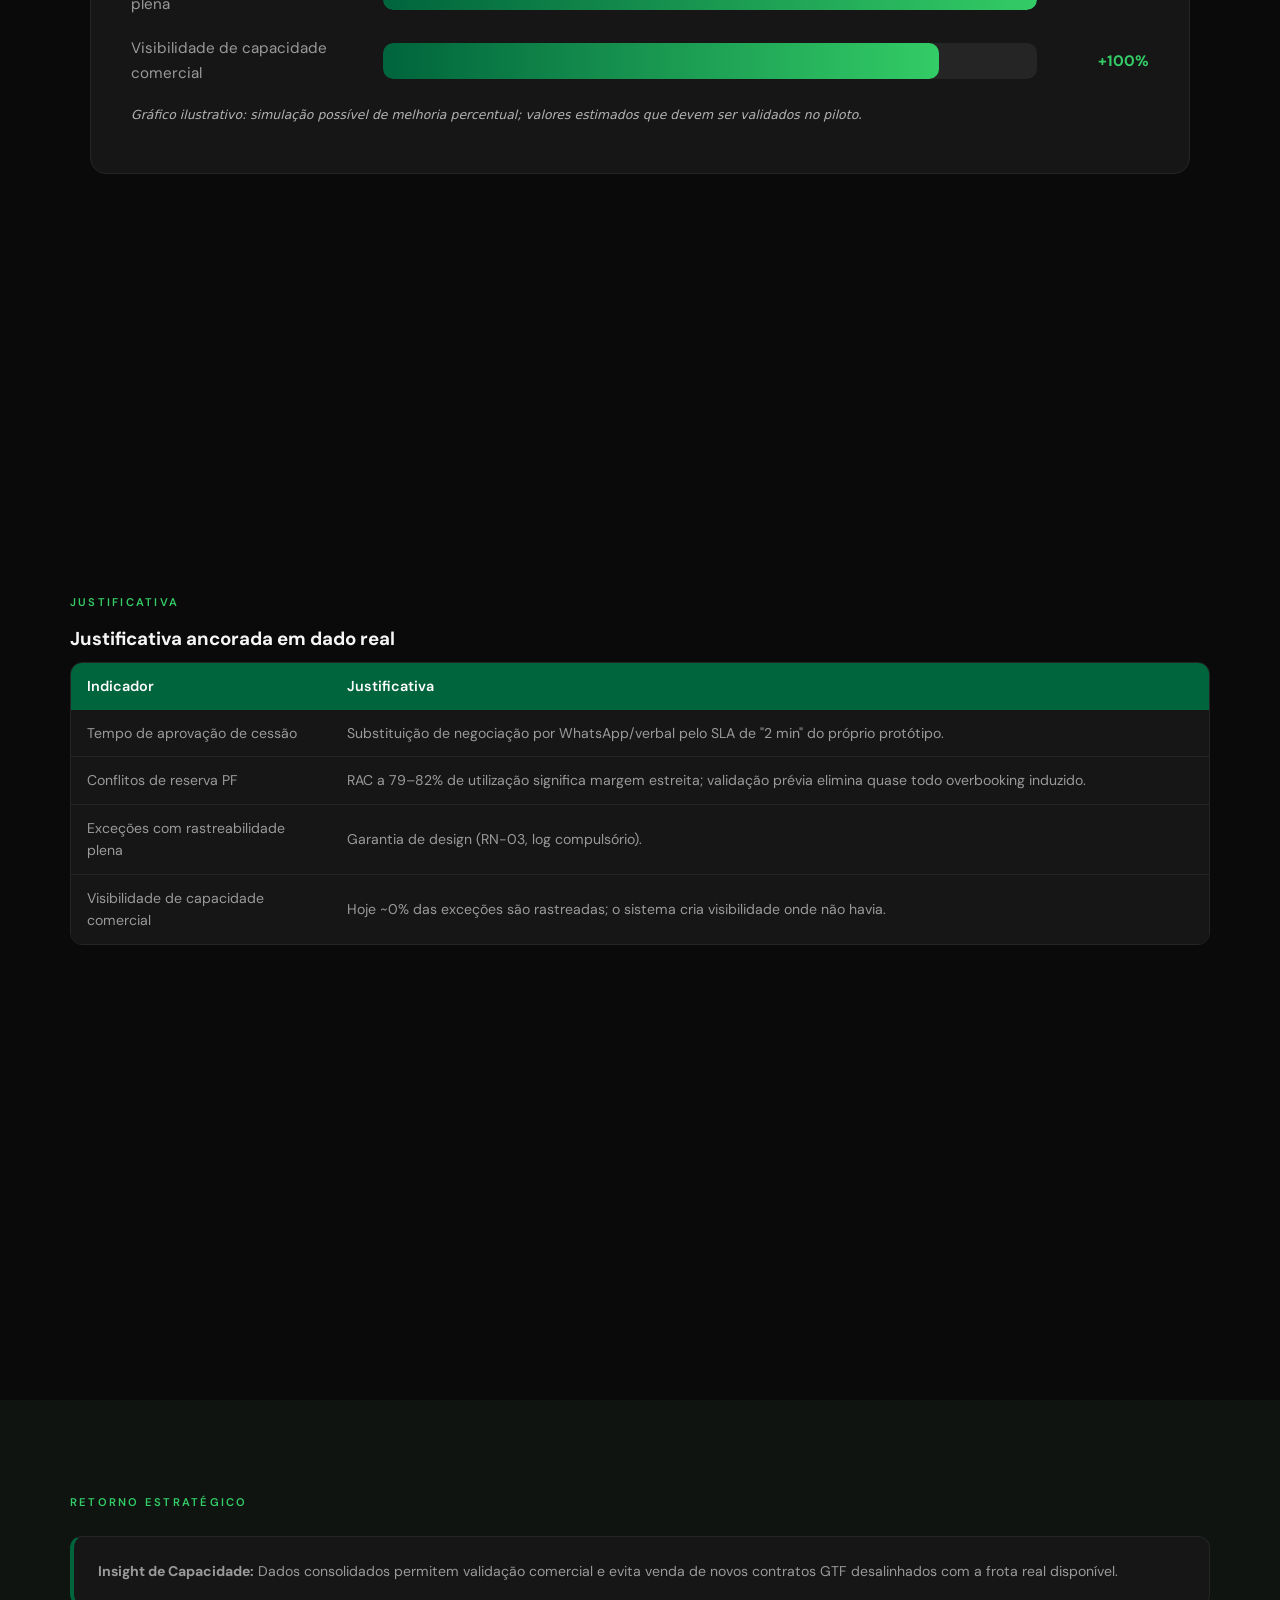
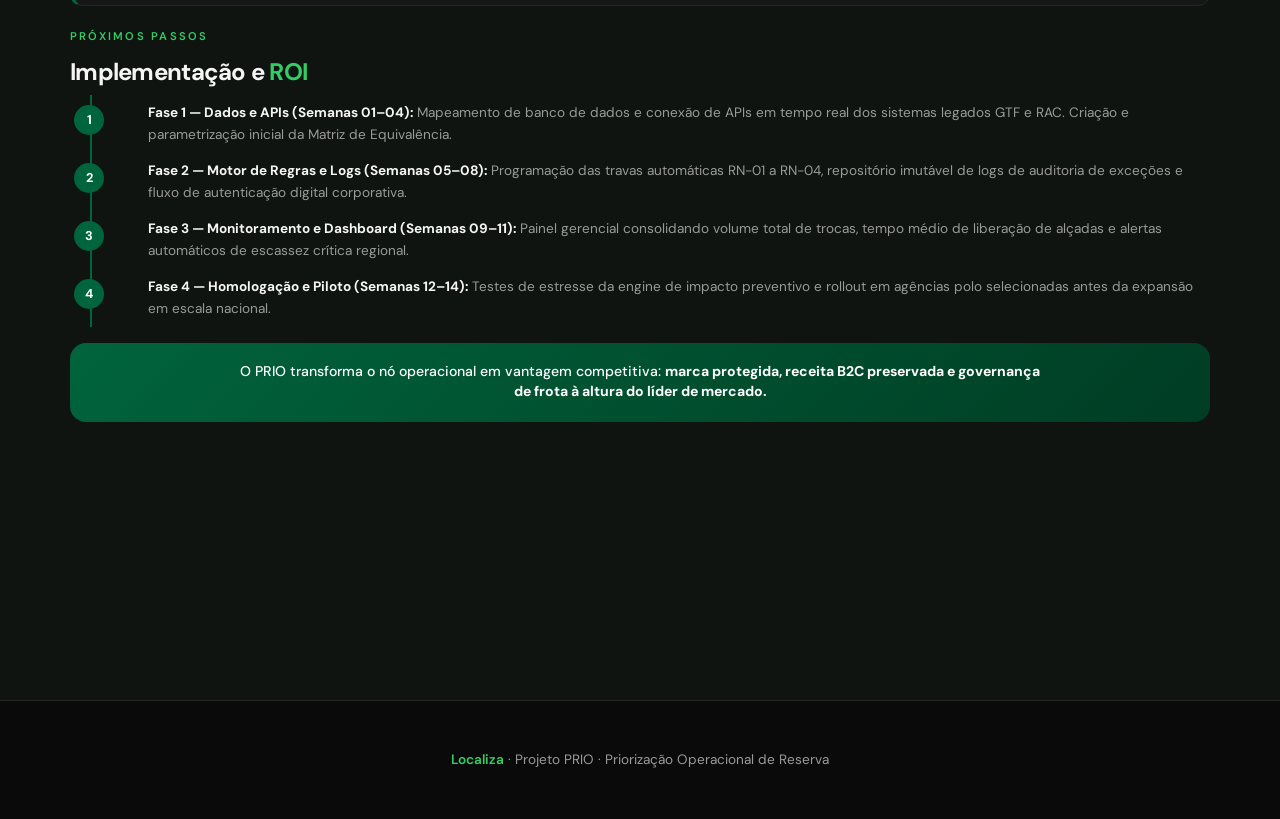
==== commit 0c7fbdc0: "Ajustes de texto" ====
--- a/index.html
+++ b/index.html
@@ -379,7 +379,7 @@
             </div>
             <div class="kpi-box reveal reveal-delay-1">
               <div class="kpi-value">B2C</div>
-              <p class="kpi-desc">Proteção de diárias de alta margem — redução de apagões e overbooking no varejo</p>
+              <p class="kpi-desc">Proteção de diárias de alta margem, redução de apagões e overbooking no varejo</p>
             </div>
             <div class="kpi-box reveal reveal-delay-2">
               <div class="kpi-value">+hrs</div>
@@ -442,7 +442,7 @@
                 </tr>
                 <tr>
                   <td>Exceções com rastreabilidade plena</td>
-                  <td>Garantia de design (RN-03, log compulsório) — único valor que não é hipótese.</td>
+                  <td>Garantia de design (RN-03, log compulsório).</td>
                 </tr>
                 <tr>
                   <td>Visibilidade de capacidade comercial</td>
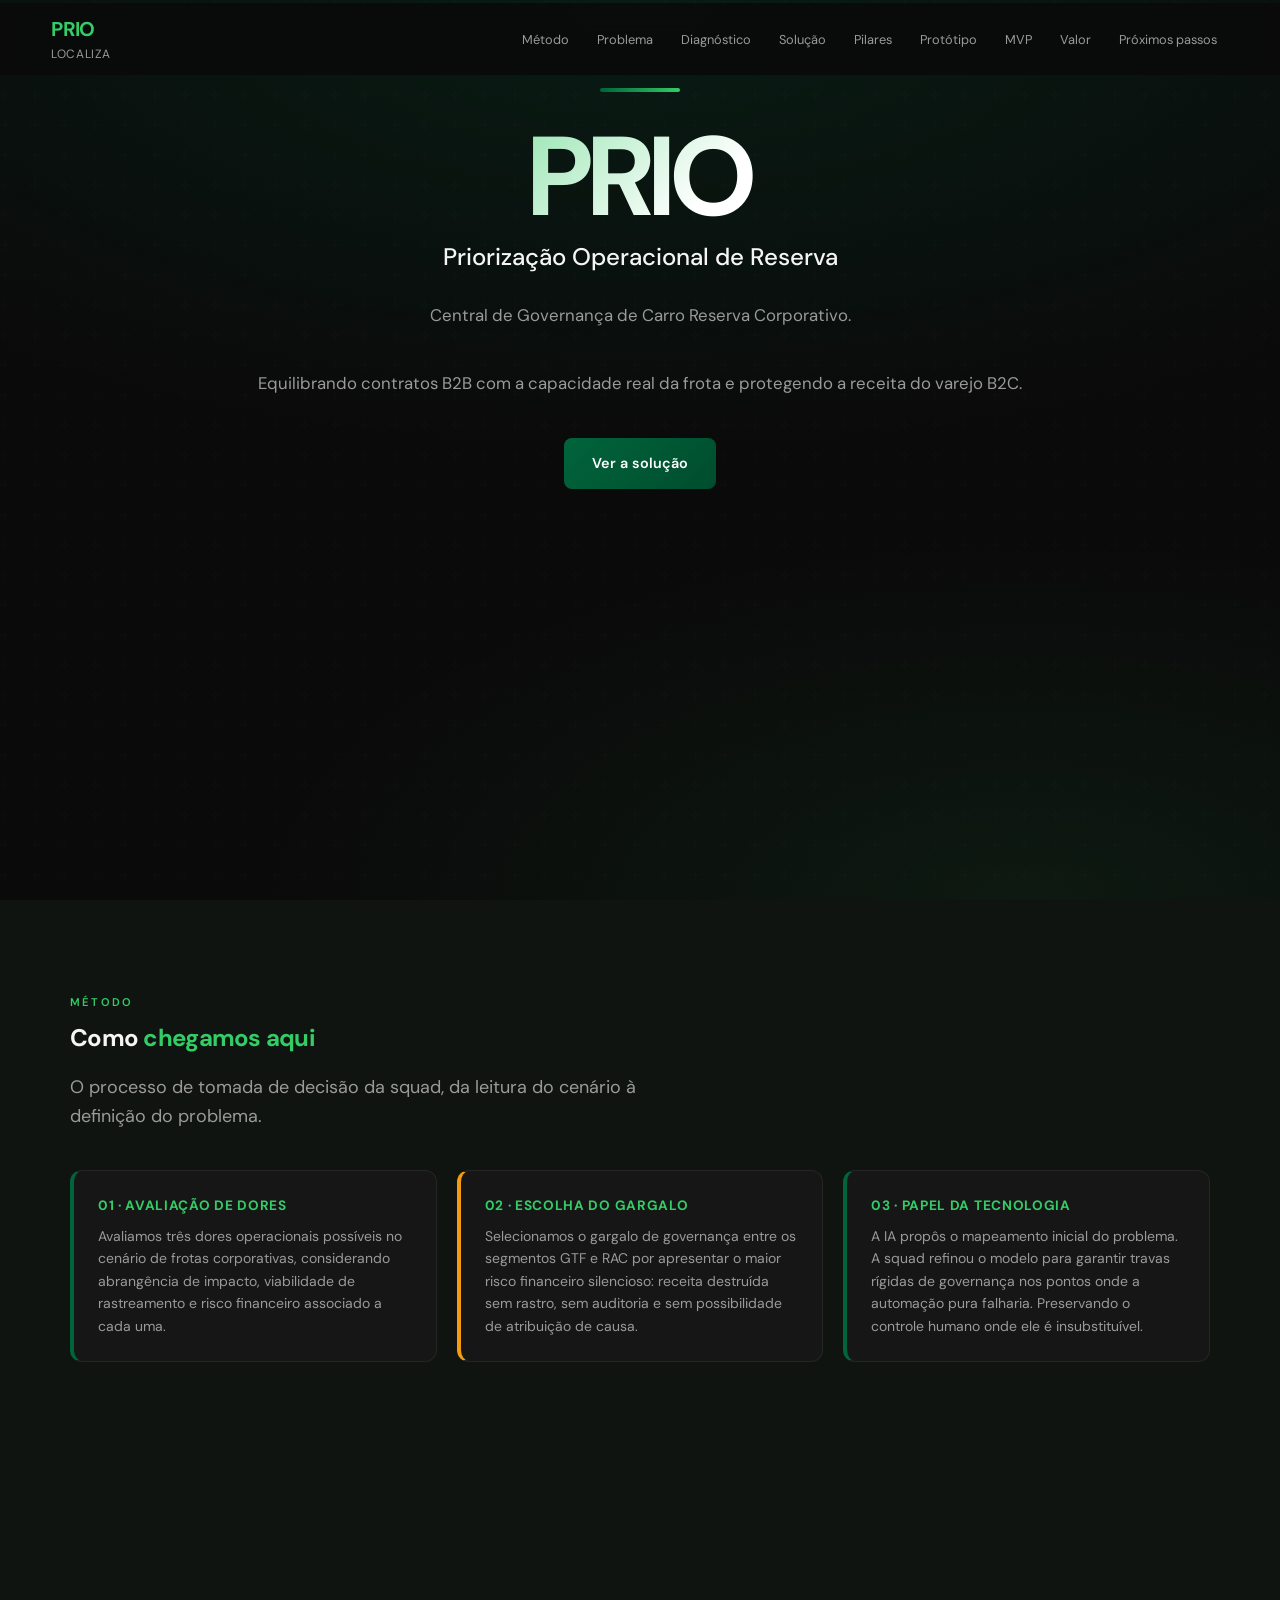
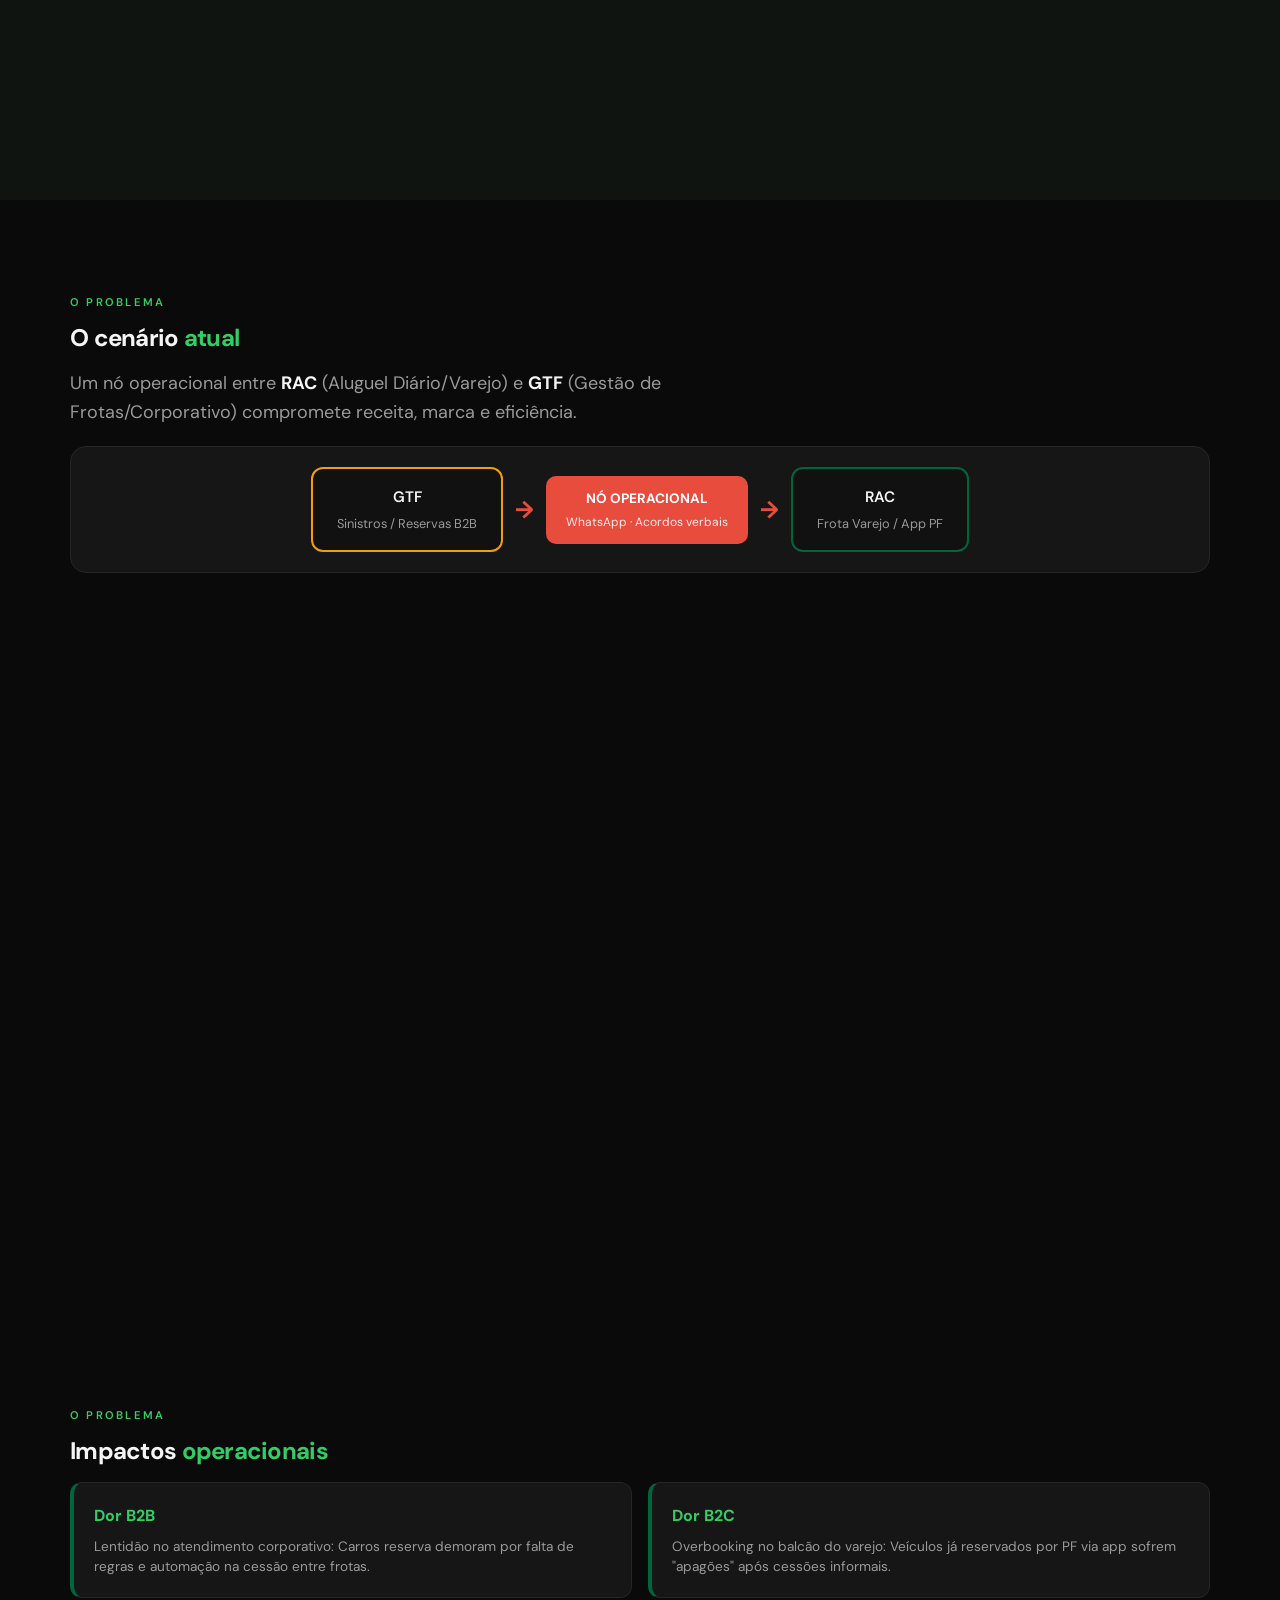
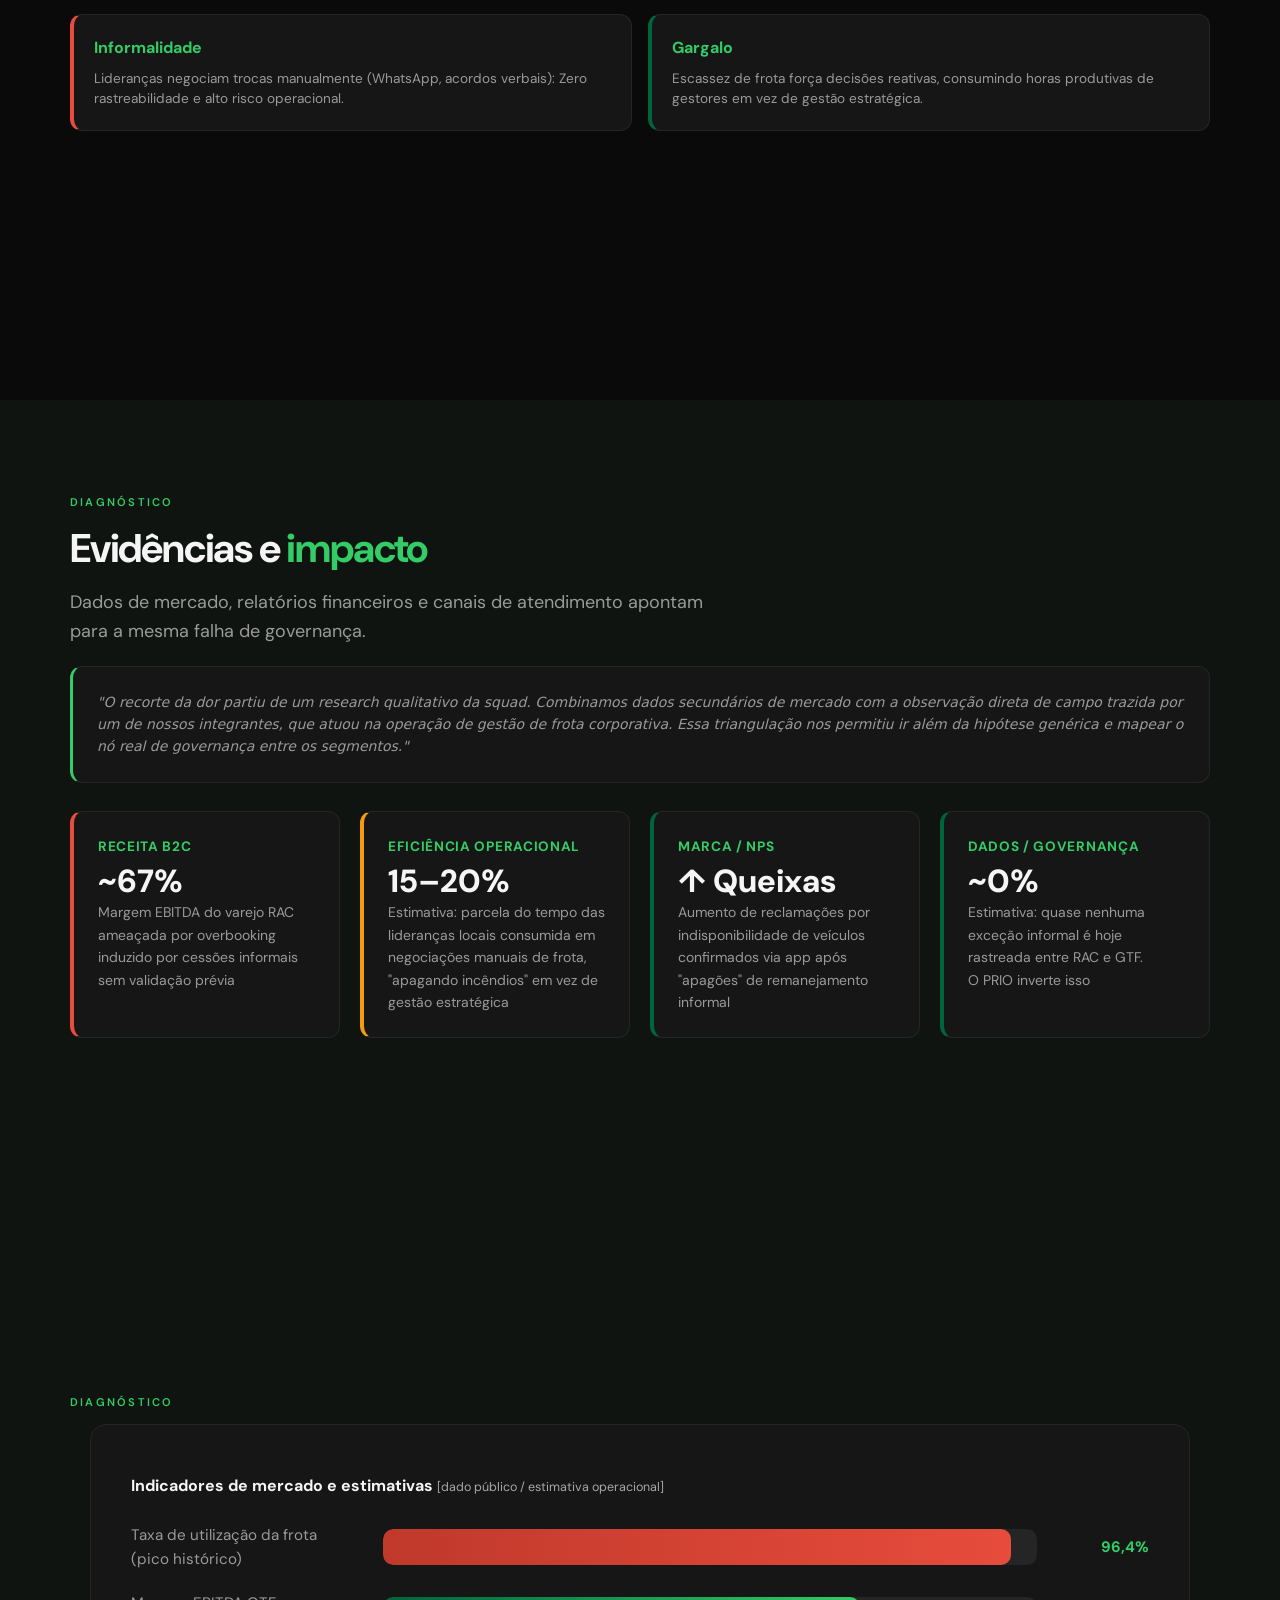
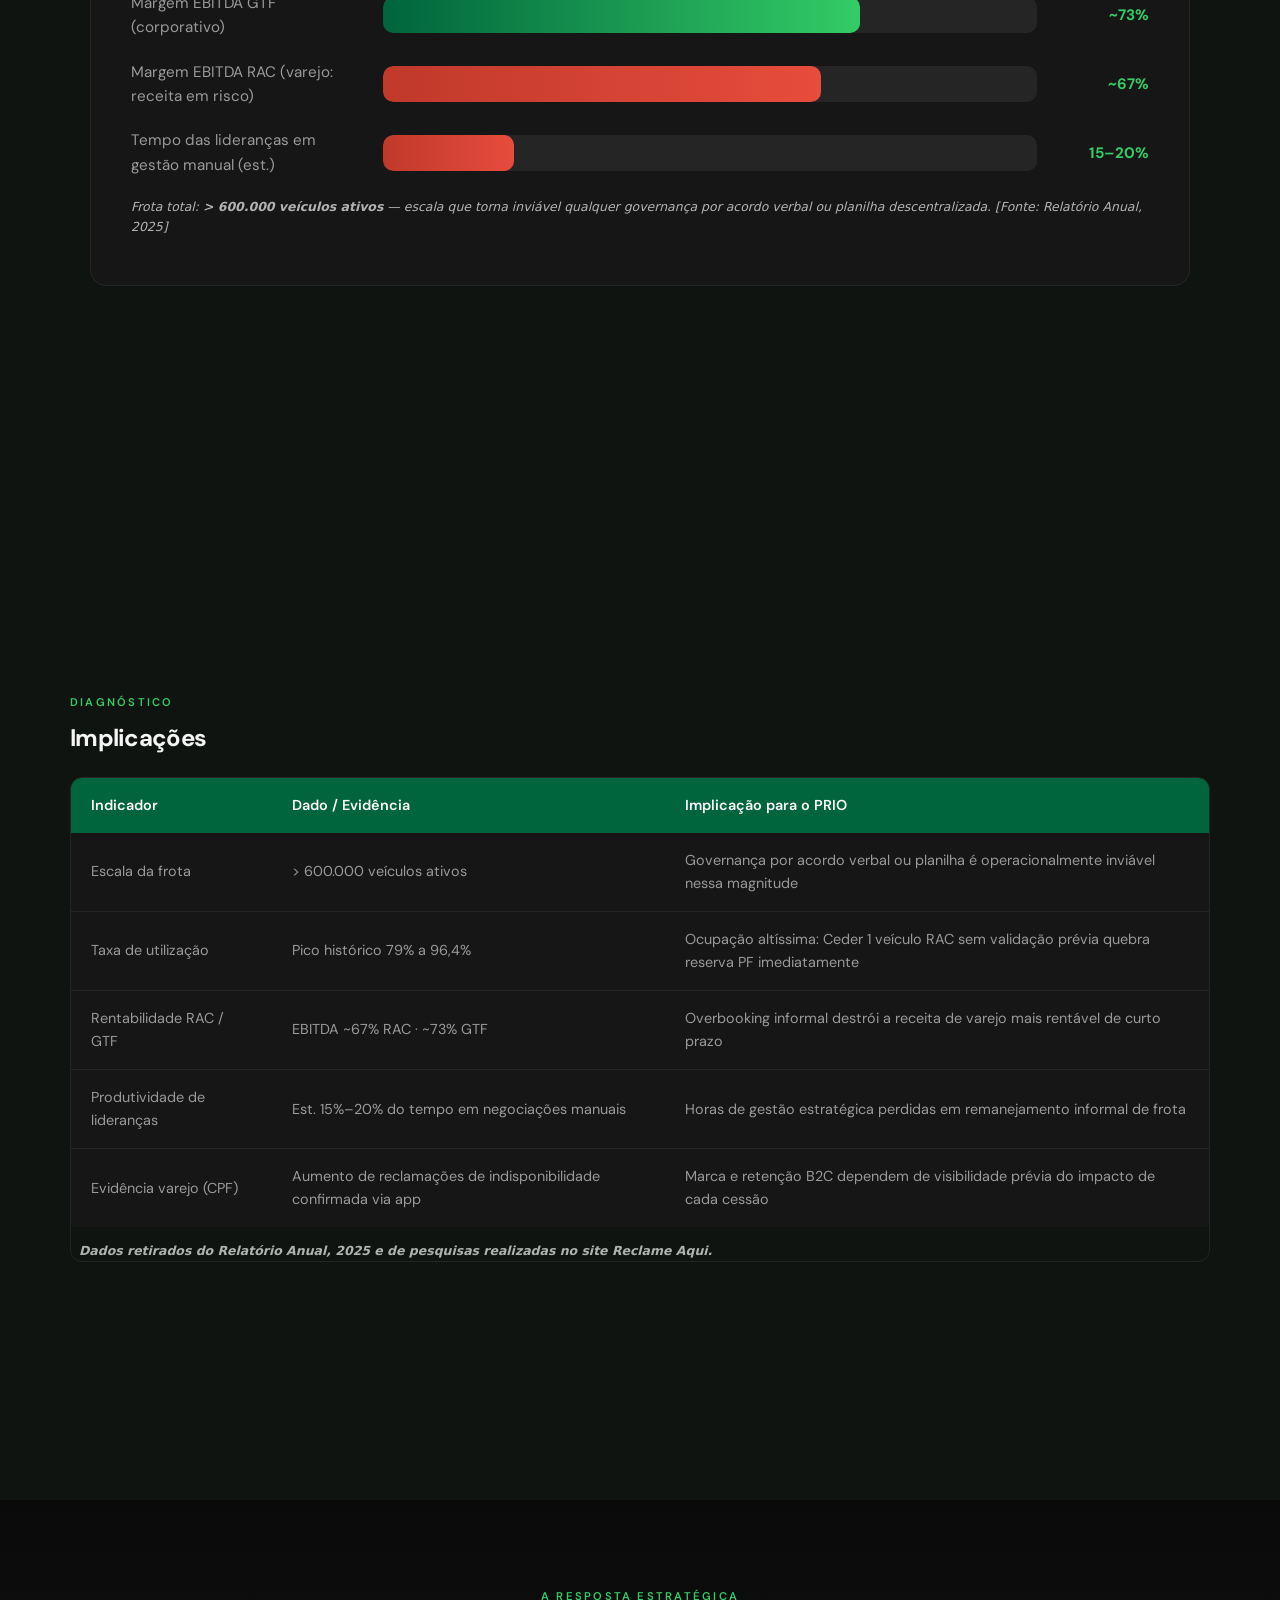
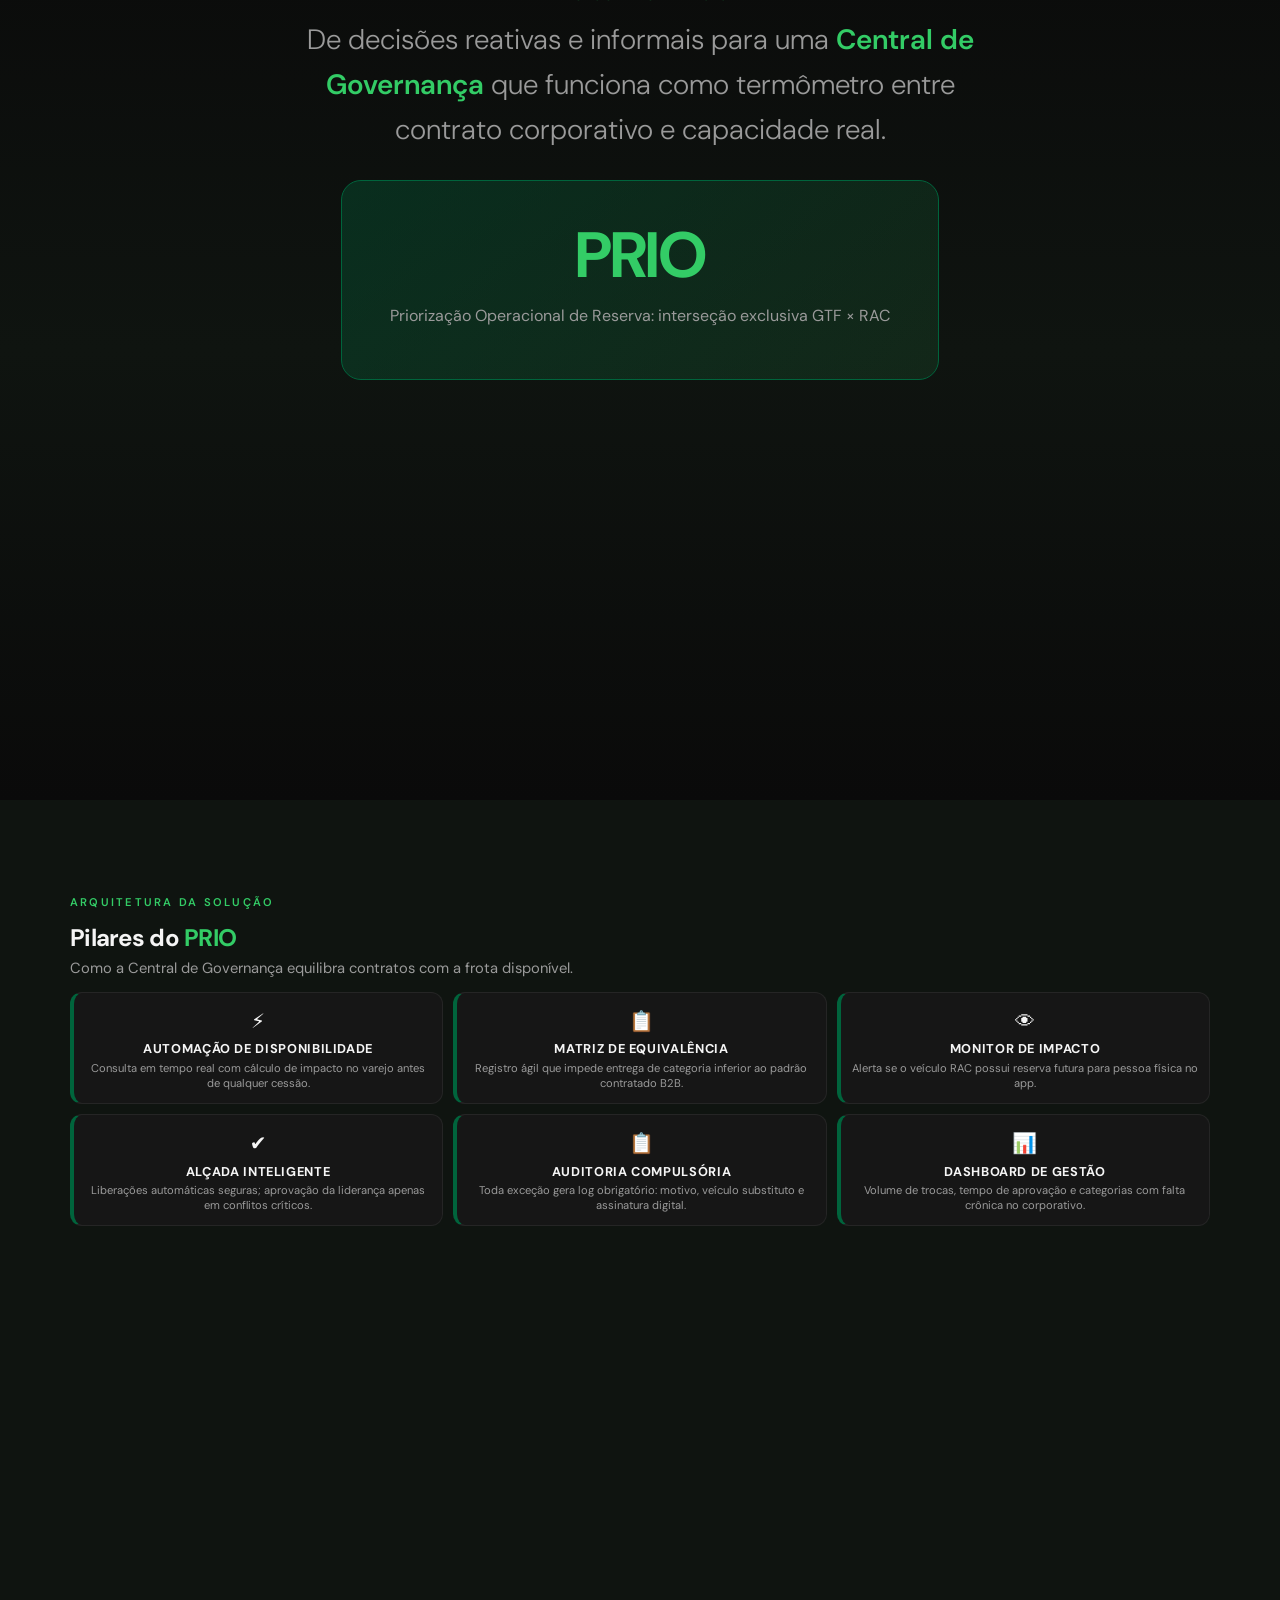
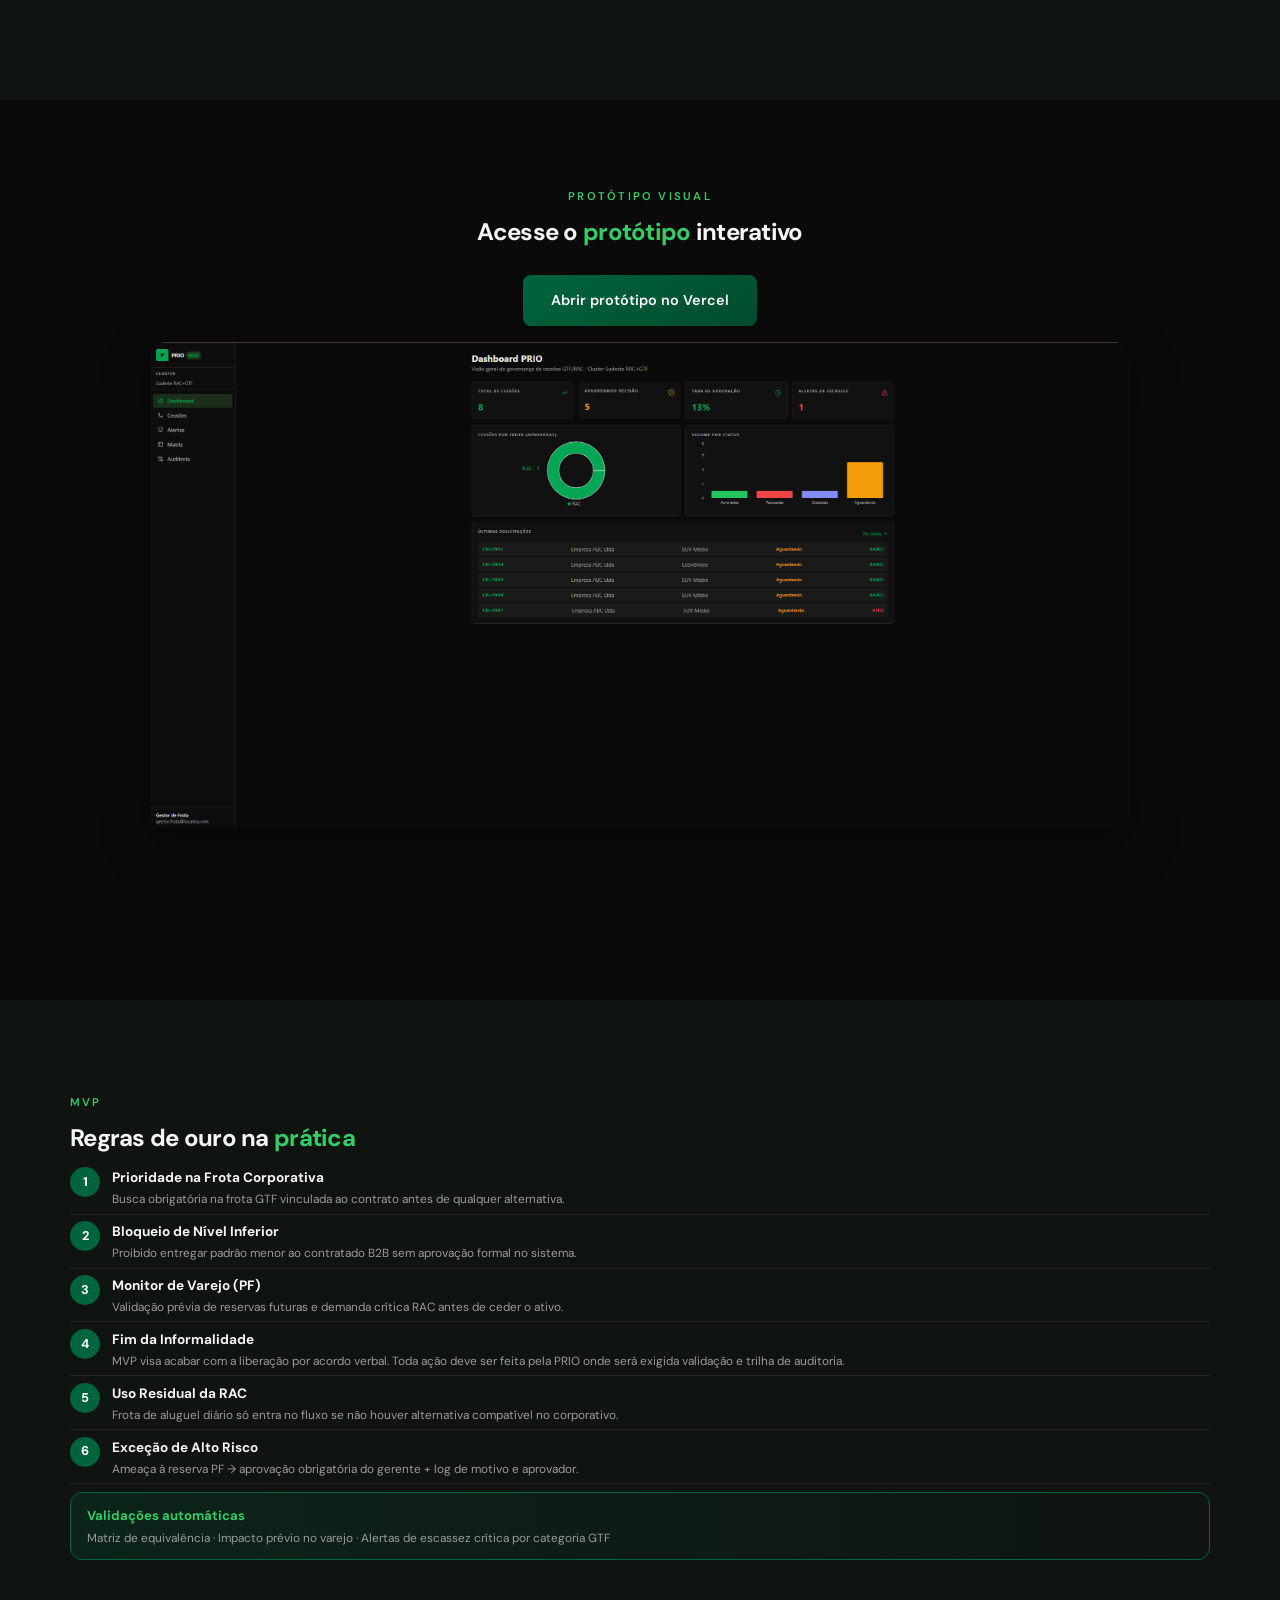
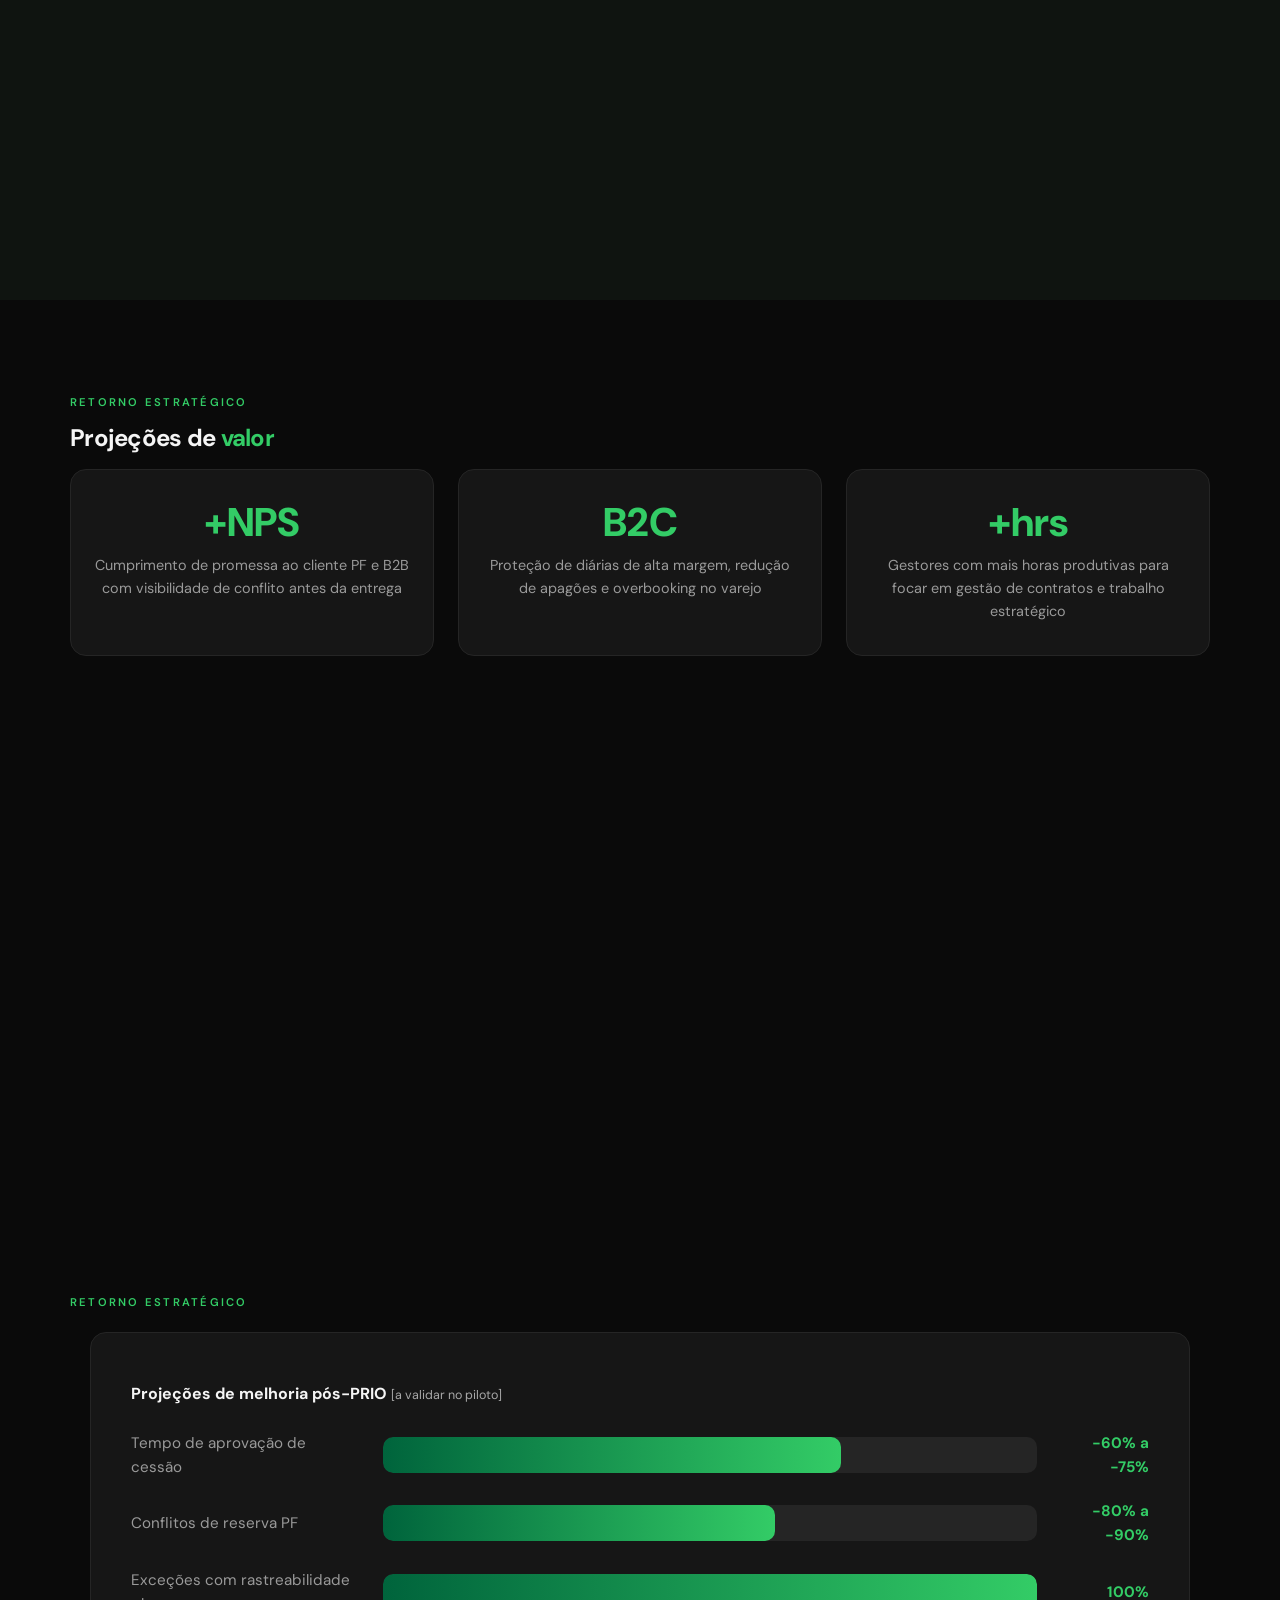
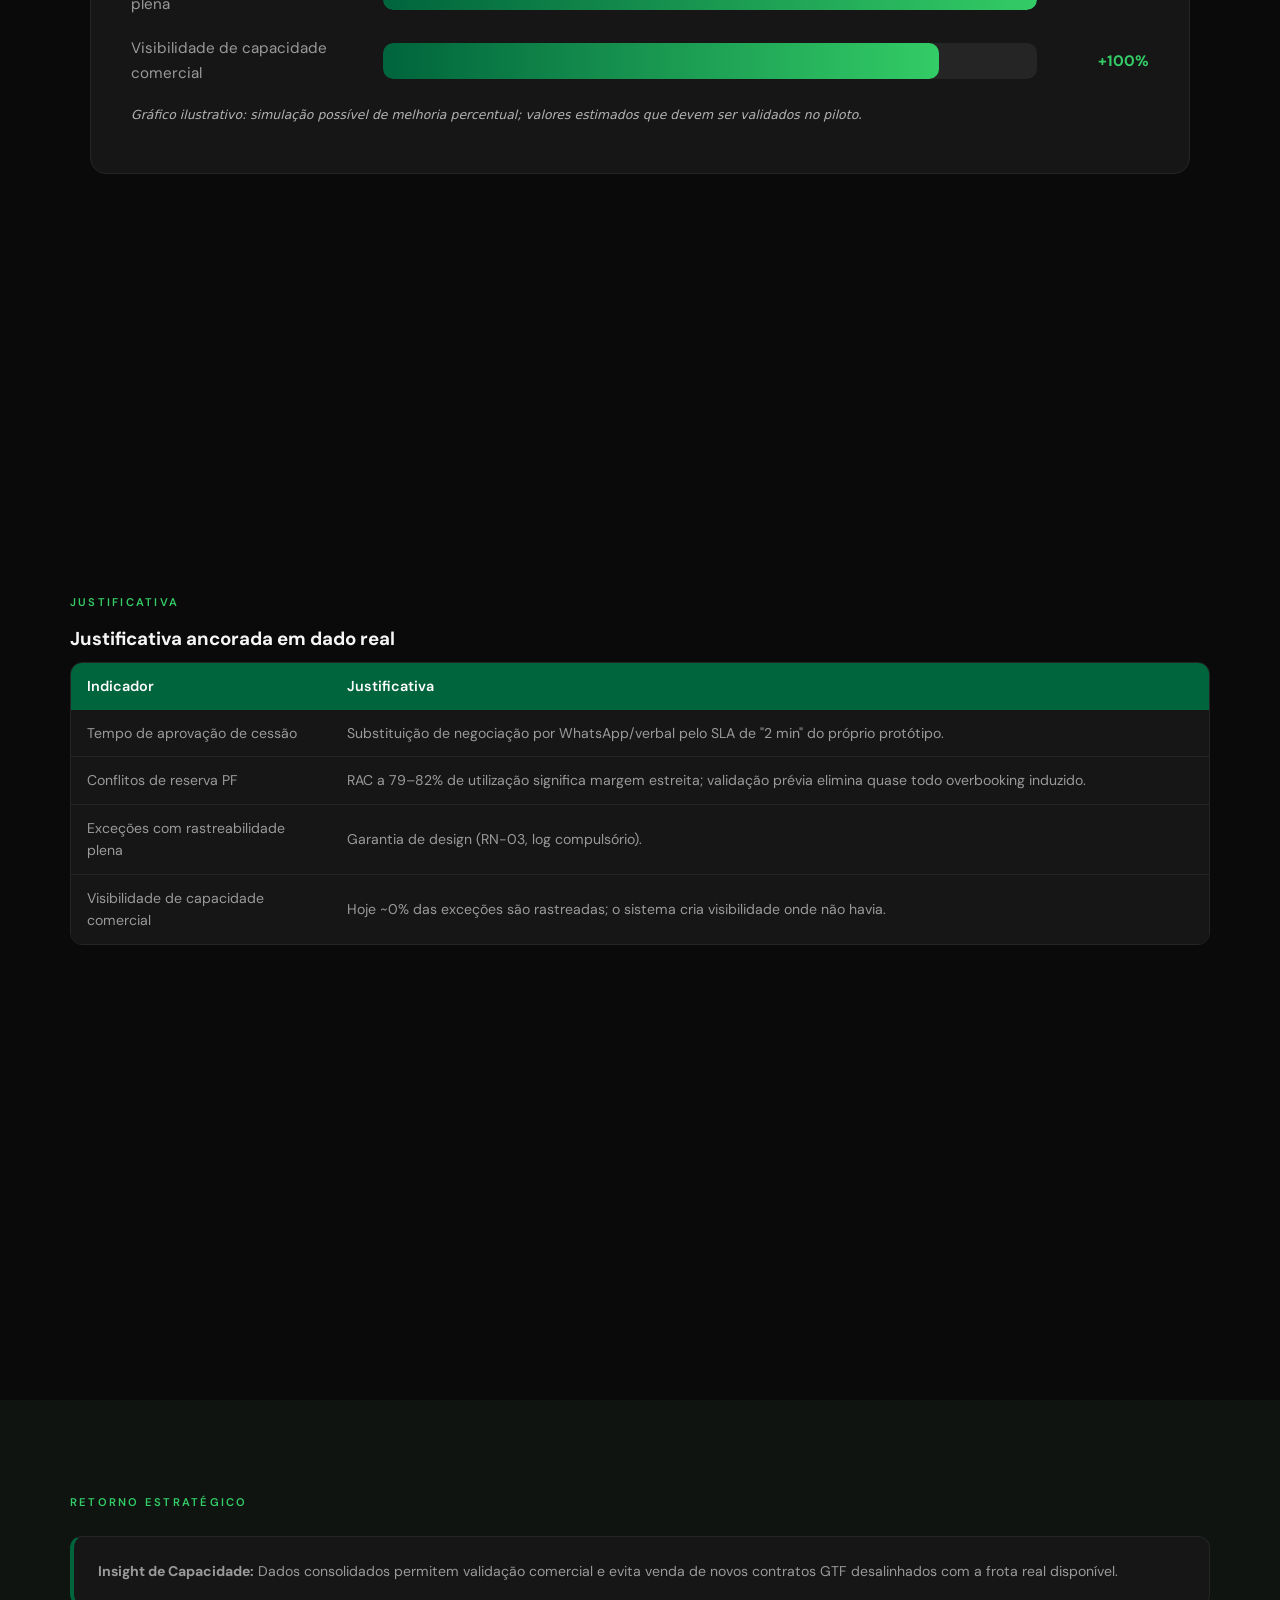
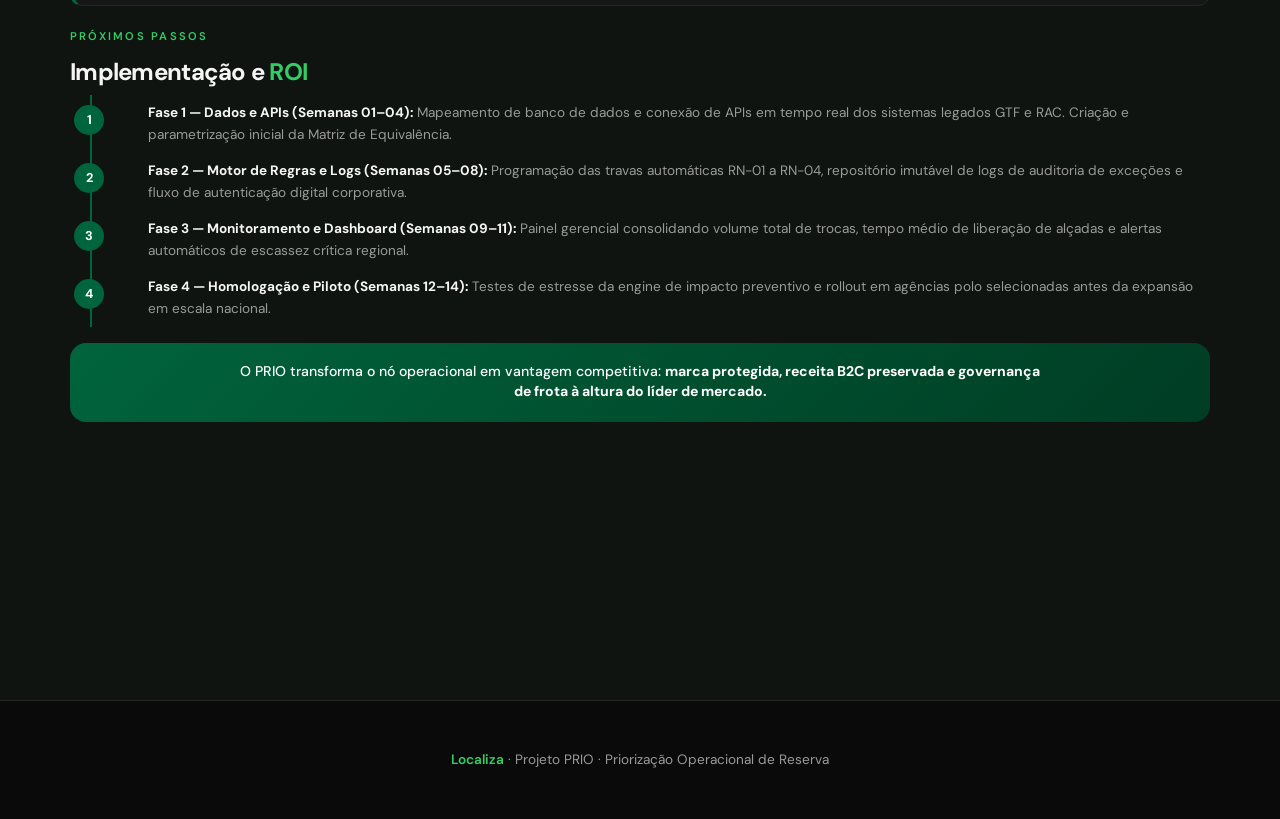
==== commit 04d9a4a7: "Ajuste final de texto" ====
--- a/index.html
+++ b/index.html
@@ -151,7 +151,7 @@
             <div class="card warning">
               <h4>Eficiência Operacional</h4>
               <div class="metric">15–20%</div>
-              <p>Estimativa: parcela do tempo das lideranças locais consumida em negociações manuais de frota — "apagando incêndios" em vez de gestão estratégica</p>
+              <p>Estimativa: parcela do tempo das lideranças locais consumida em negociações manuais de frota, "apagando incêndios" em vez de gestão estratégica</p>
             </div>
             <div class="card">
               <h4>Marca / NPS</h4>
@@ -183,7 +183,7 @@
               <span class="chart-value">~73%</span>
             </div>
             <div class="chart-row" data-width="67">
-              <span class="chart-label">Margem EBITDA RAC (varejo — receita em risco)</span>
+              <span class="chart-label">Margem EBITDA RAC (varejo: receita em risco)</span>
               <div class="chart-bar-wrap"><div class="chart-bar danger"></div></div>
               <span class="chart-value">~67%</span>
             </div>
